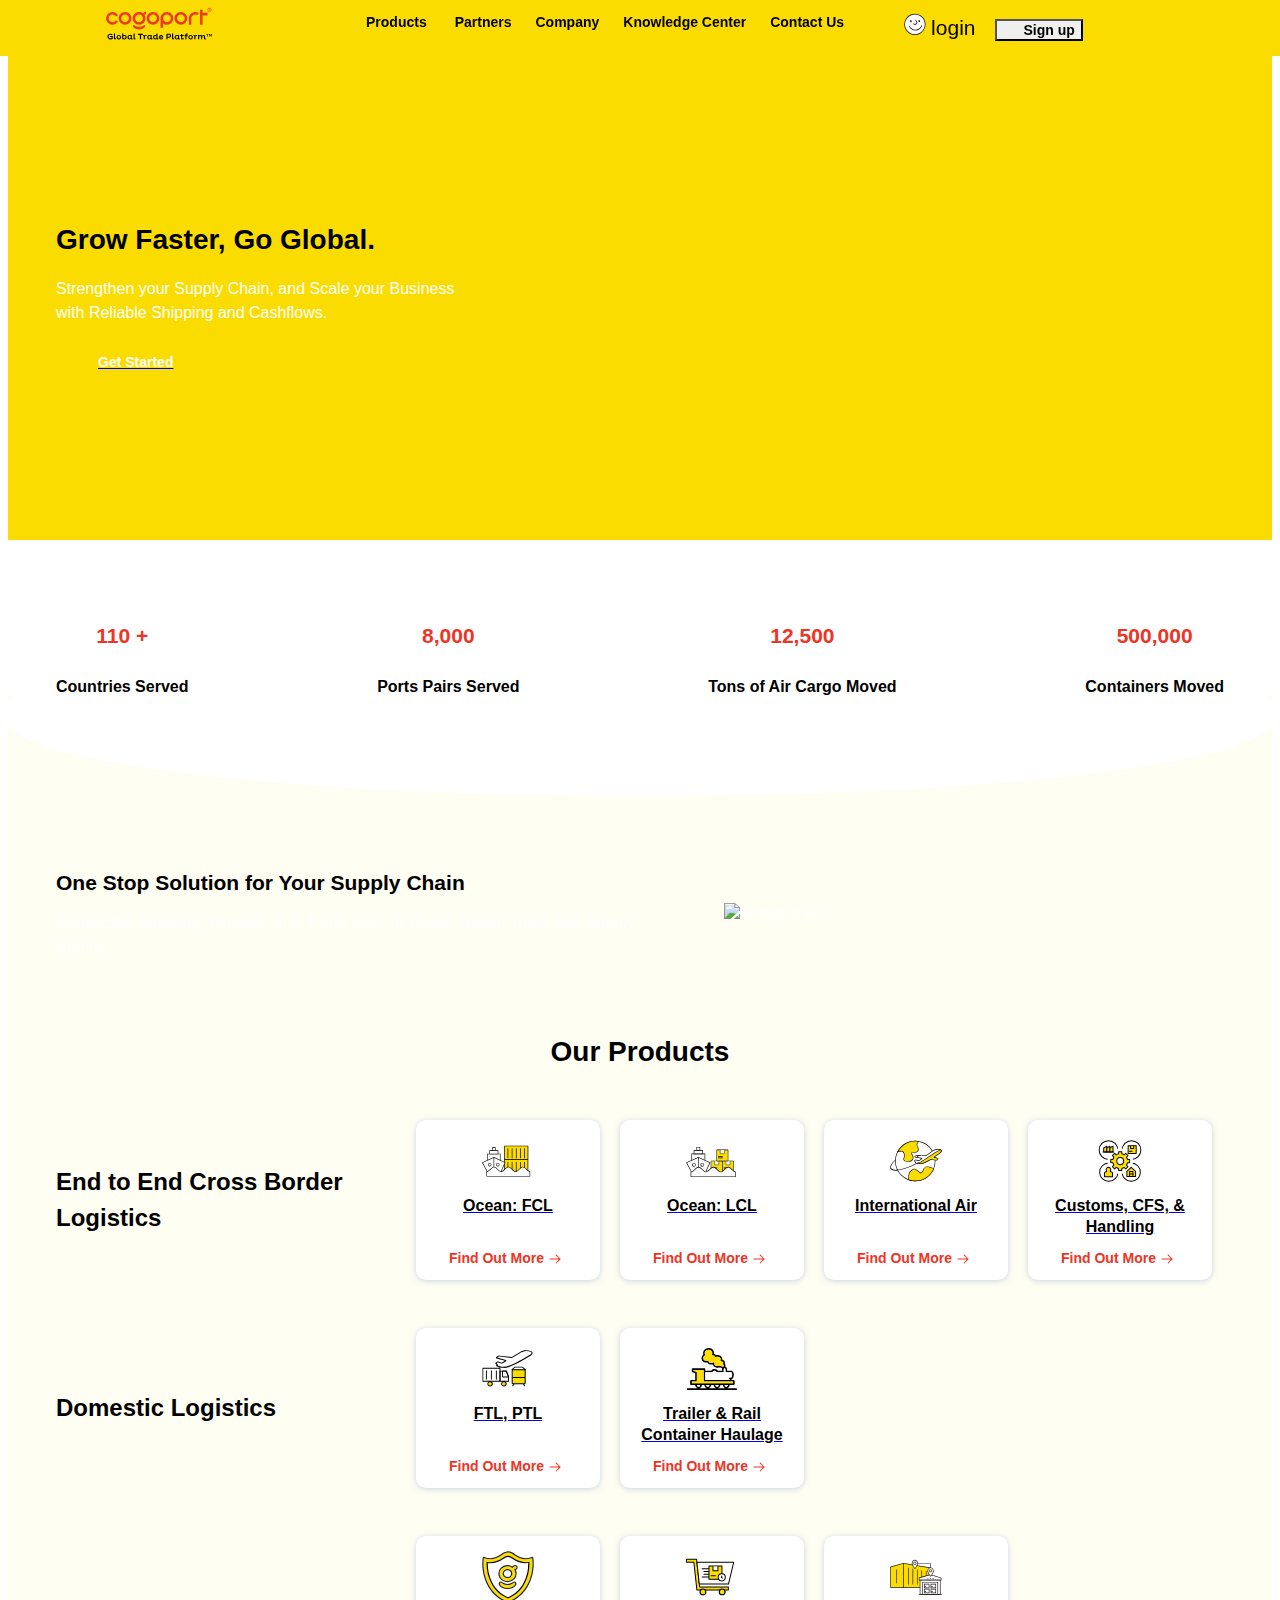
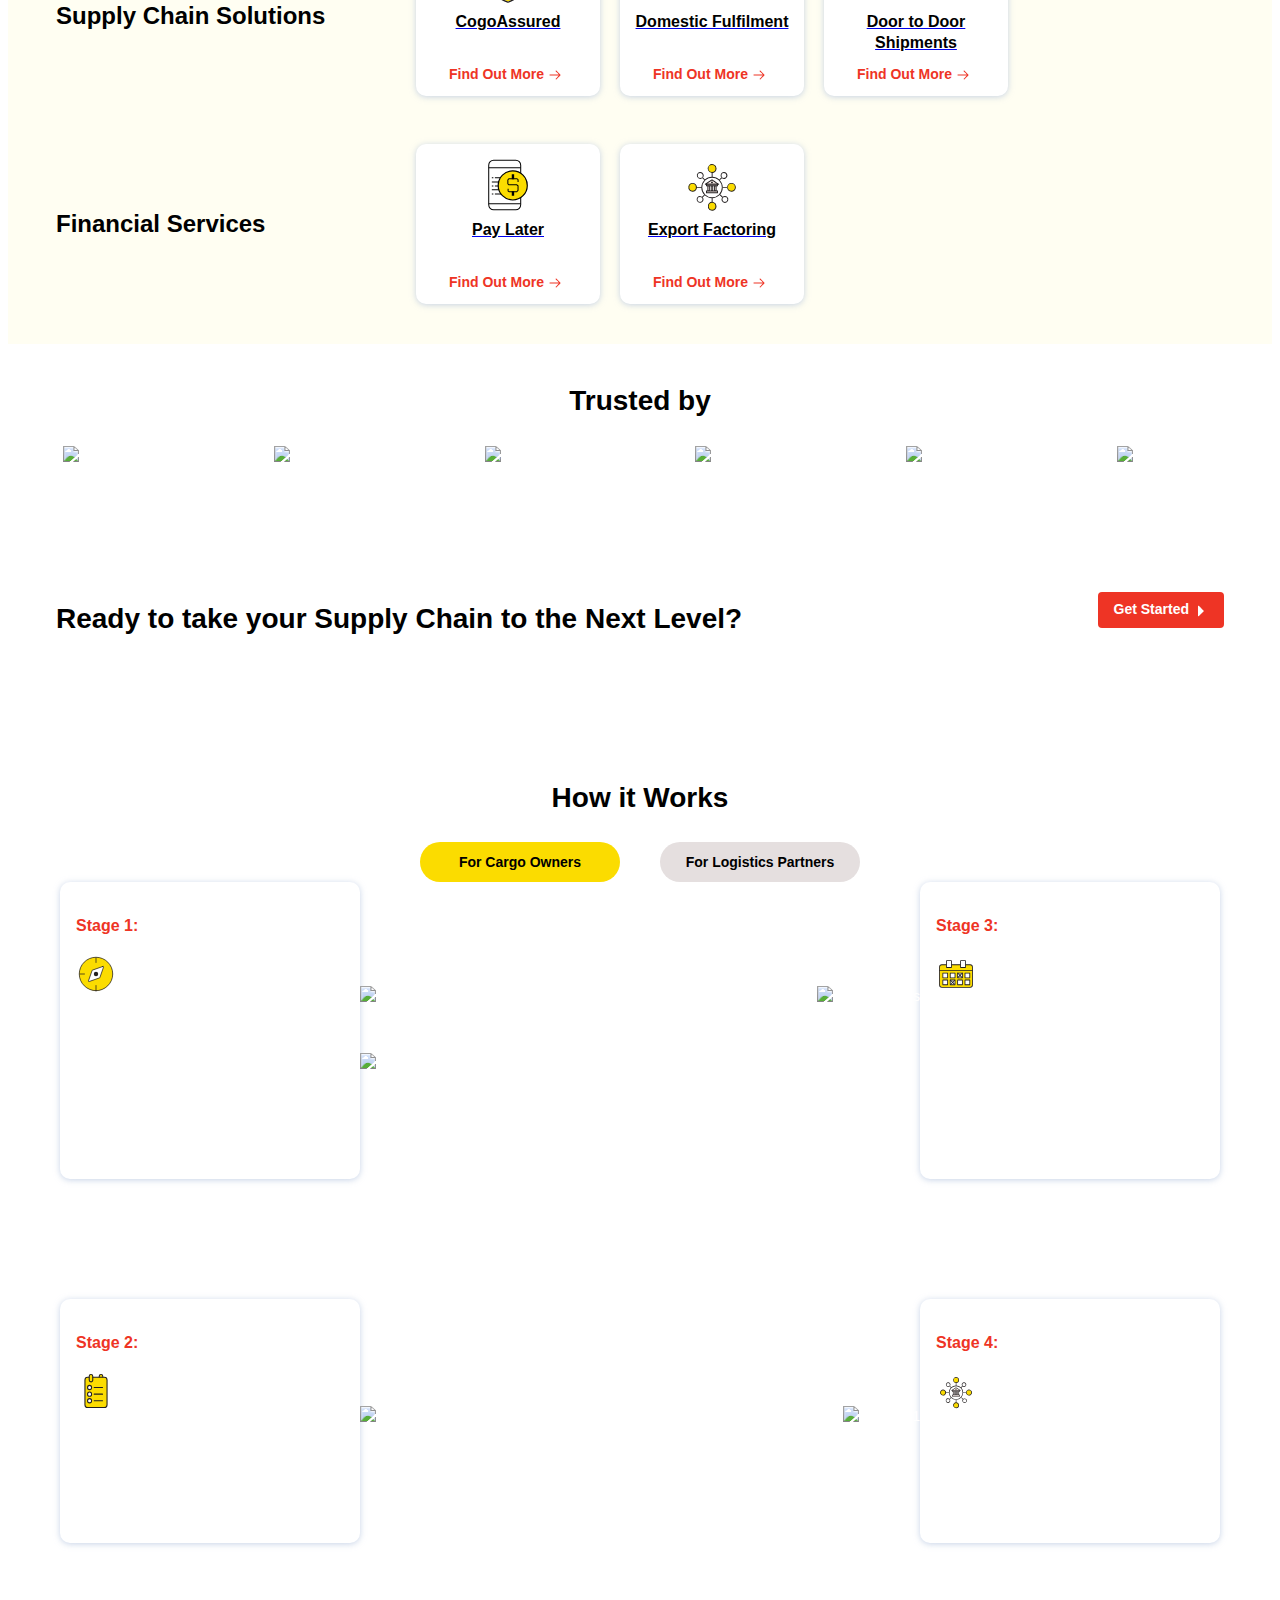
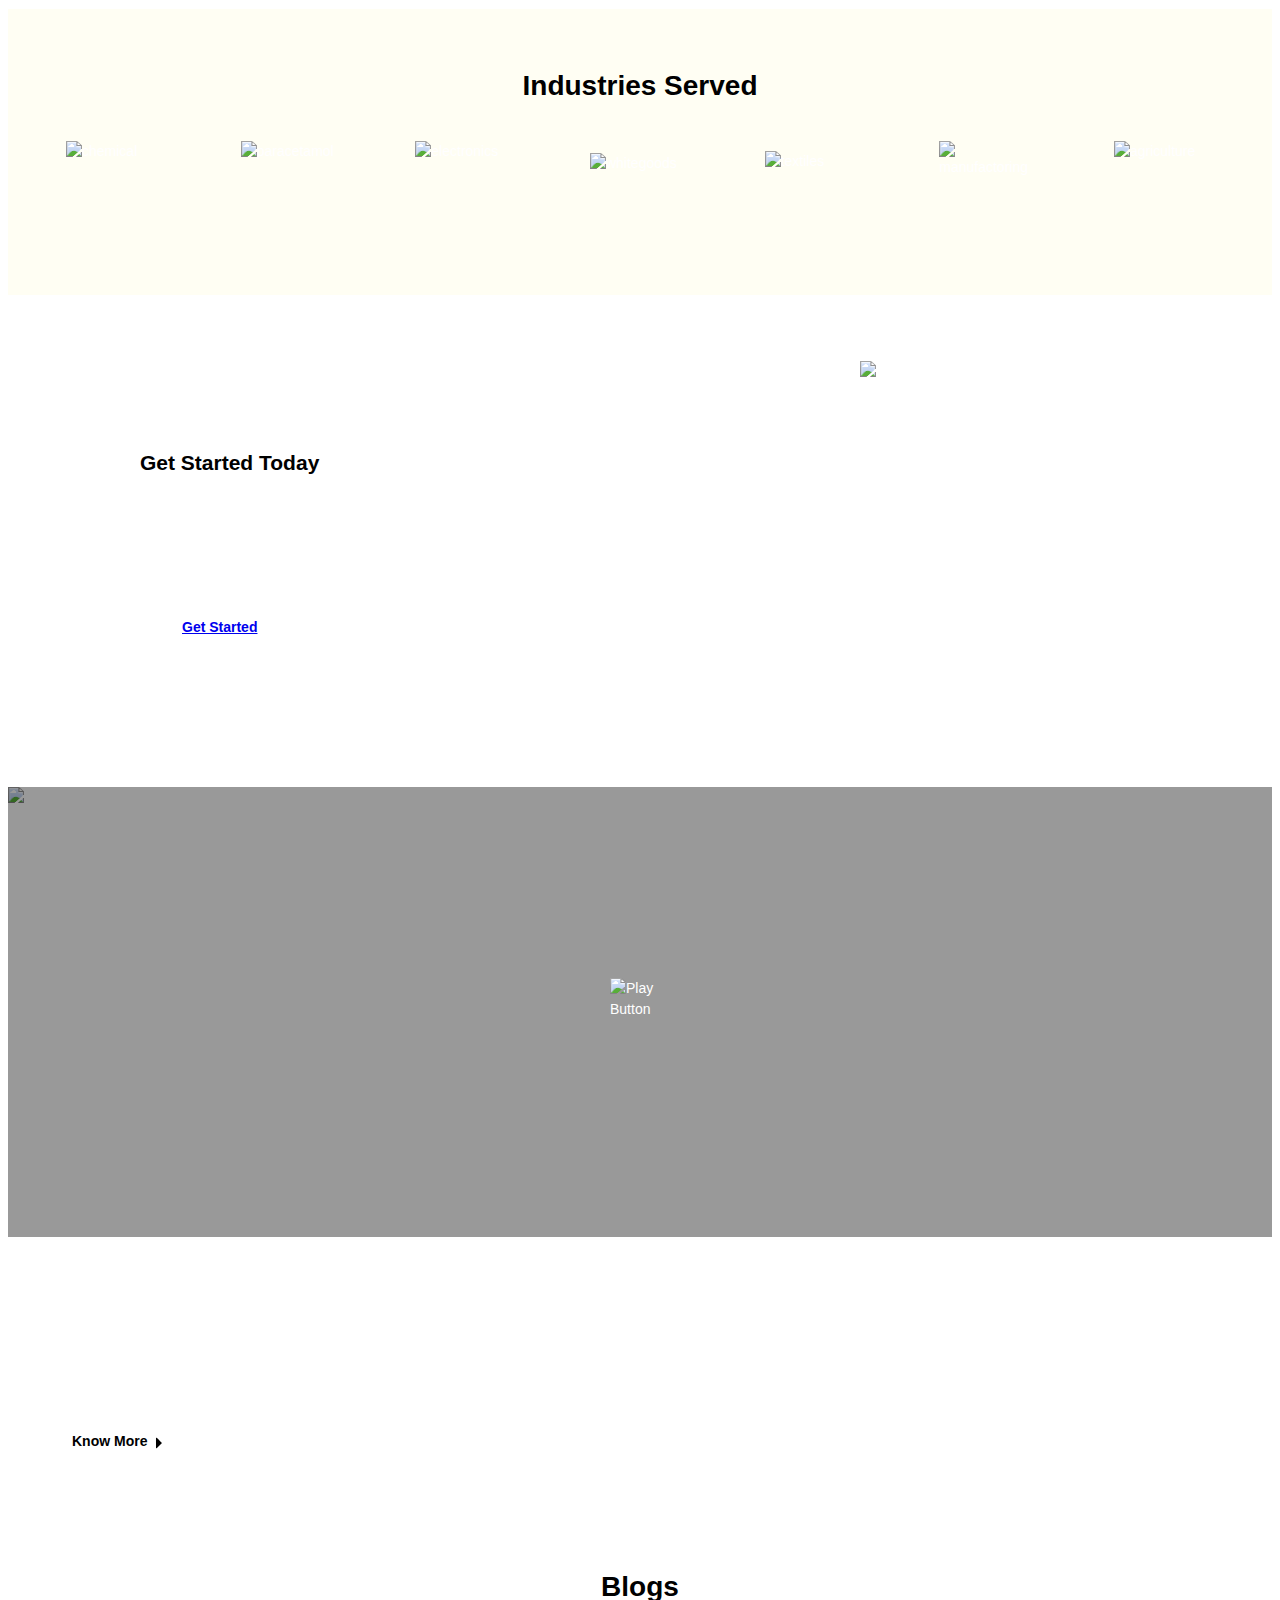
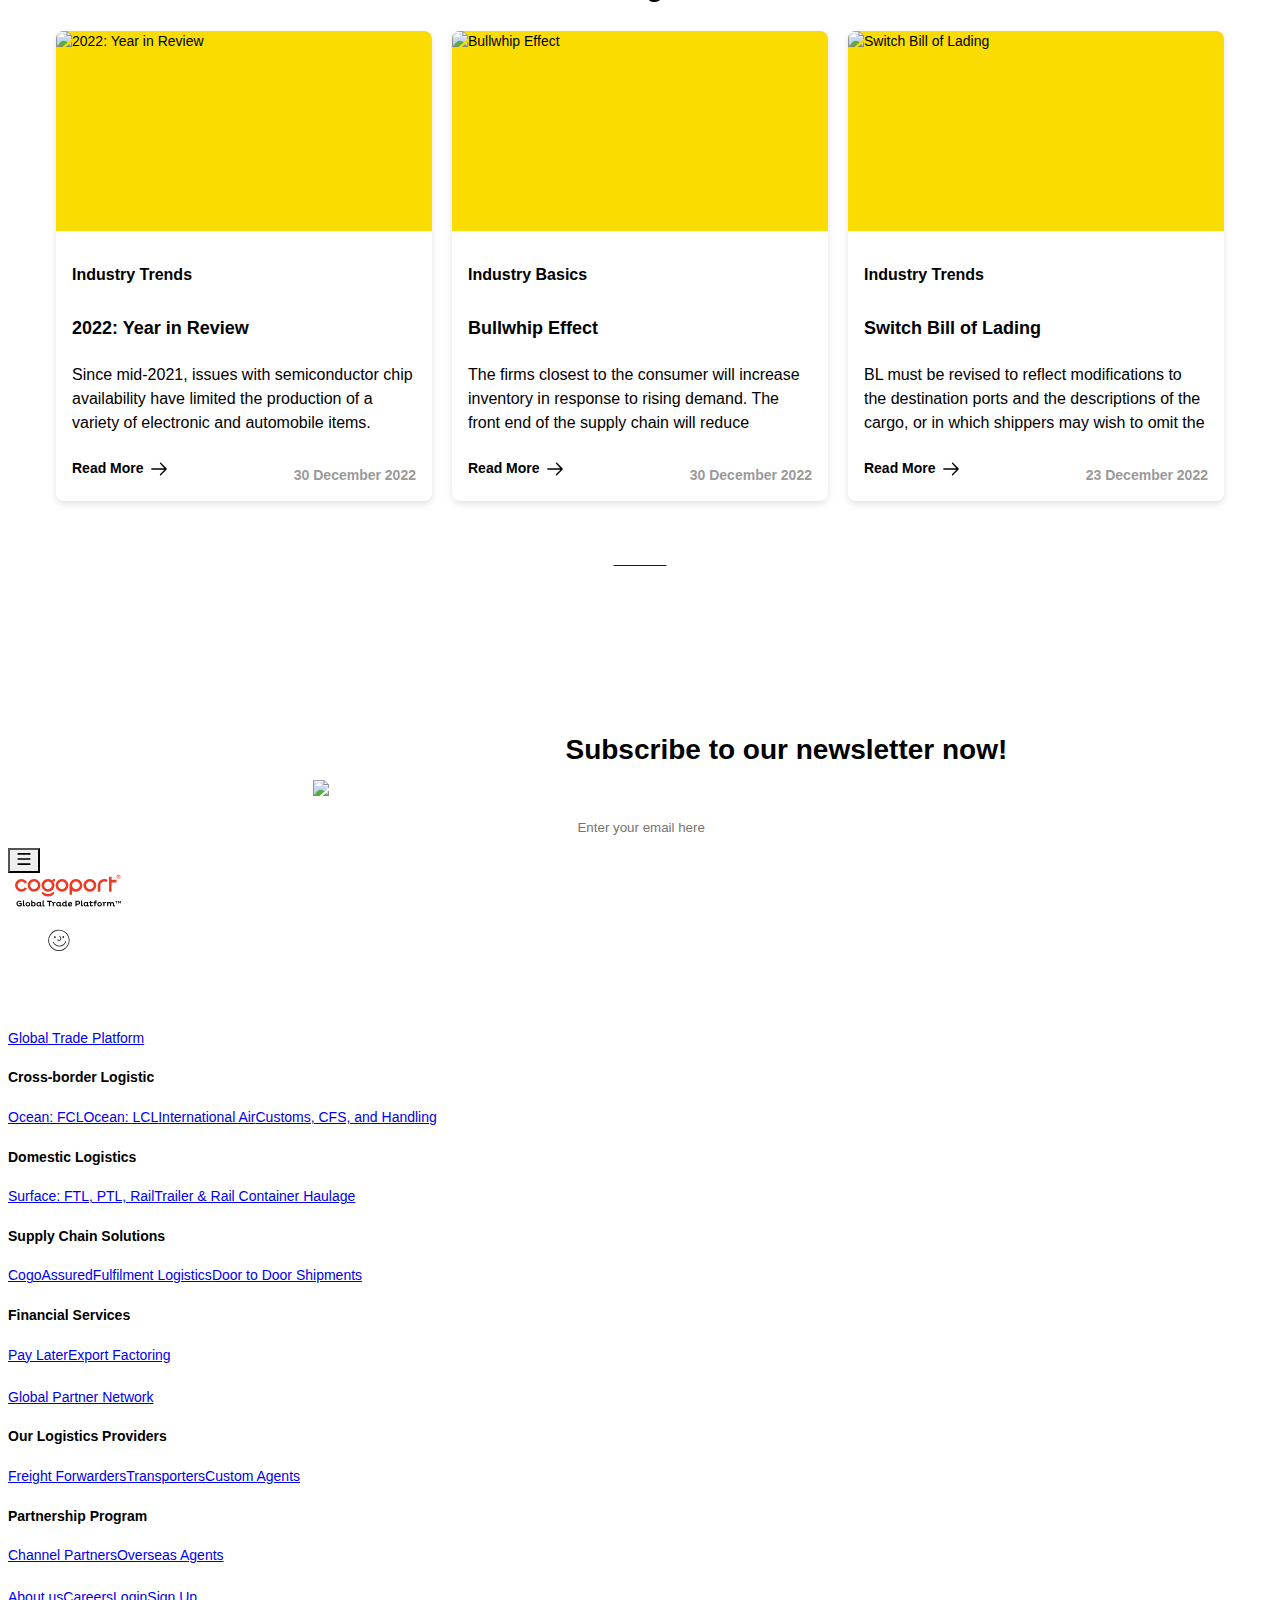
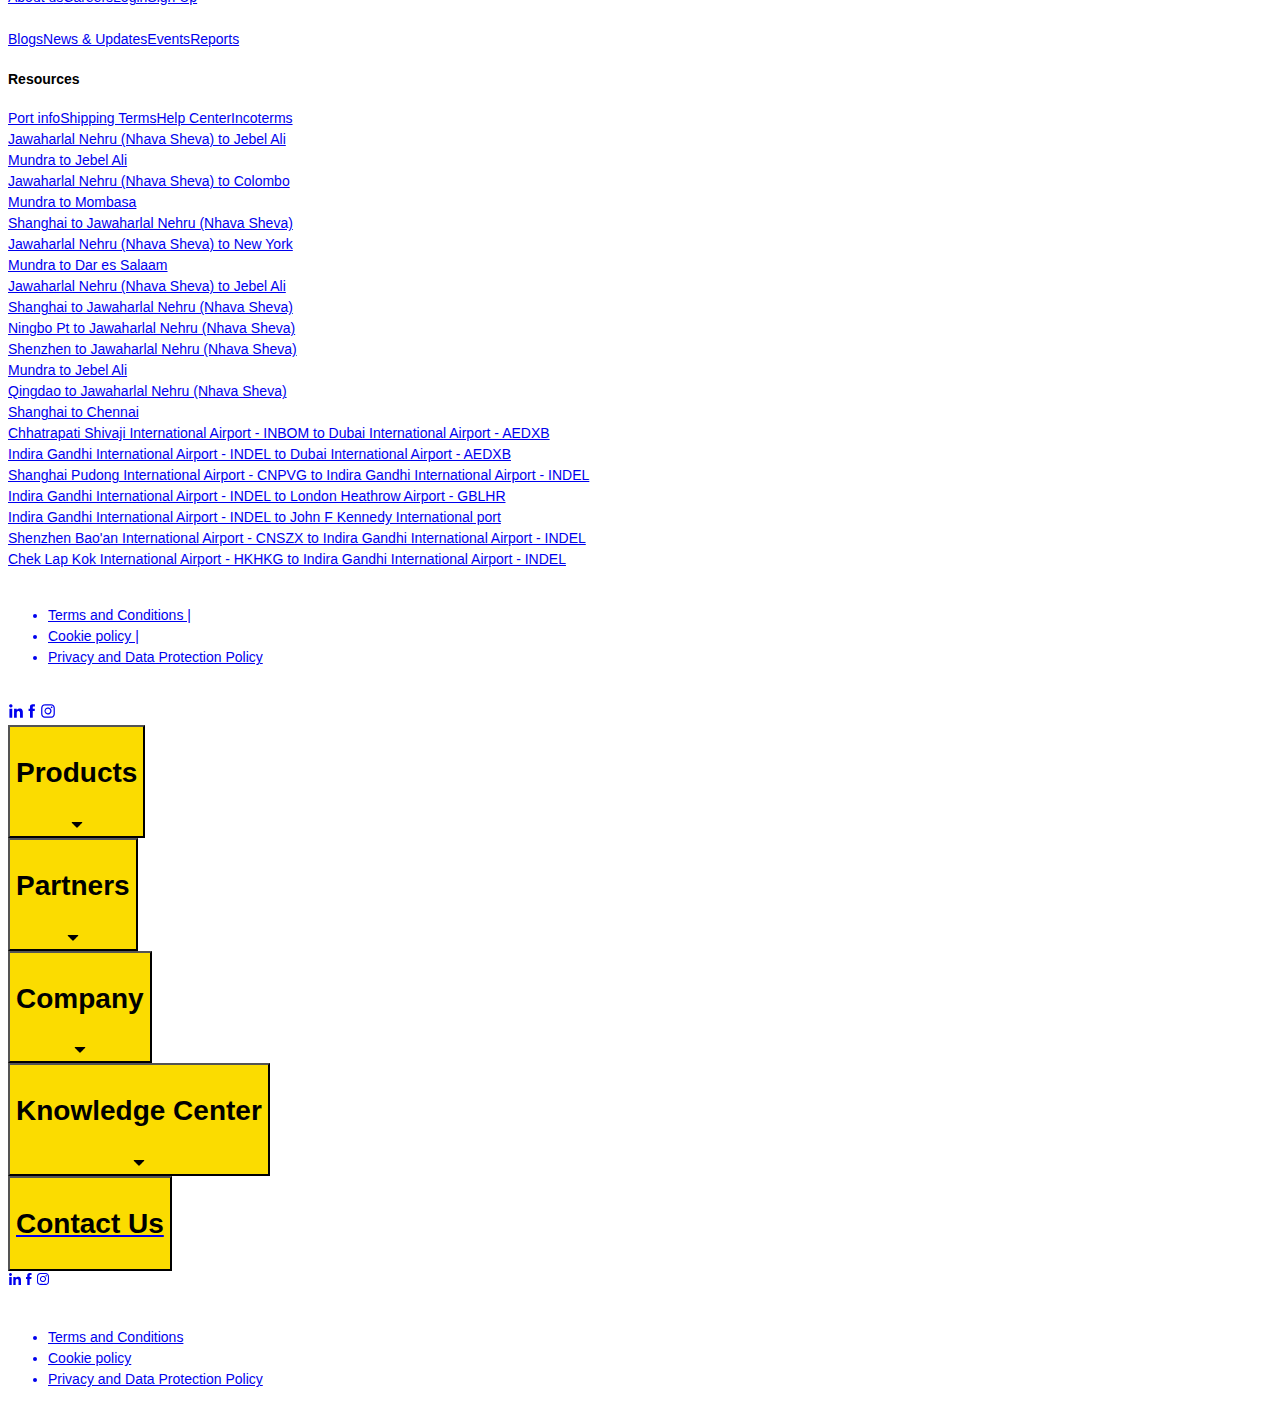
==== index.html @ db17647c "Add files via upload" ====
<!DOCTYPE html>
<html>
<head>
	<link rel="stylesheet" type="text/css" href="newstyle.css">
	<title>My Responsive Website</title>
</head>
<body>
    <header style="box-sizing: border-box;">
		<div tabindex="0" role="button" class="cogoportlogo"><a href="/en-IN"><svg width="120" height="36" viewBox="0 0 862 282" fill="none" xmlns="http://www.w3.org/2000/svg"><path d="M684.628 147.038h-19.812V96.475c0-27.65 22.482-50.133 50.133-50.133 10.078 0 19.726 2.93 27.995 8.528l-11.112 16.453a30.292 30.292 0 0 0-16.969-5.169c-16.711 0-30.321 13.61-30.321 30.321v50.563h.086ZM66.671 146.521c-27.65 0-50.132-22.482-50.132-50.132S39.02 46.256 66.67 46.256c18.261 0 35.059 9.906 43.845 25.928l-17.314 9.561c-5.34-9.647-15.505-15.677-26.53-15.677-16.712 0-30.322 13.61-30.322 30.32 0 16.712 13.61 30.322 30.321 30.322 10.767 0 20.501-5.513 26.014-14.816l17.055 10.164c-9.044 15.074-25.497 24.463-43.069 24.463ZM165.214 146.521c-27.651 0-50.133-22.482-50.133-50.132s22.482-50.133 50.133-50.133c27.65 0 50.132 22.483 50.132 50.133 0 27.65-22.482 50.132-50.132 50.132Zm0-80.453c-16.711 0-30.321 13.61-30.321 30.32 0 16.712 13.61 30.322 30.321 30.322 16.71 0 30.32-13.61 30.32-30.321 0-16.711-13.61-30.32-30.32-30.32ZM384.177 146.521c-27.65 0-50.132-22.482-50.132-50.132s22.482-50.133 50.132-50.133c27.651 0 50.133 22.483 50.133 50.133 0 27.65-22.482 50.132-50.133 50.132Zm0-80.453c-16.71 0-30.32 13.61-30.32 30.32 0 16.712 13.61 30.322 30.32 30.322 16.711 0 30.321-13.61 30.321-30.321 0-16.711-13.61-30.32-30.321-30.32ZM602.452 146.521c-27.65 0-50.132-22.482-50.132-50.132s22.482-50.133 50.132-50.133c27.651 0 50.133 22.483 50.133 50.133-.086 27.65-22.569 50.132-50.133 50.132Zm0-80.453c-16.711 0-30.321 13.61-30.321 30.32 0 16.712 13.61 30.322 30.321 30.322 16.711 0 30.321-13.61 30.321-30.321 0-16.711-13.61-30.32-30.321-30.32ZM493.142 46.256c-27.65 0-50.132 22.483-50.132 50.133v73.821h19.812v-33.939c8.441 6.46 18.95 10.25 30.32 10.25 27.651 0 50.133-22.482 50.133-50.132s-22.482-50.133-50.133-50.133Zm0 80.454c-16.71 0-30.32-13.61-30.32-30.321 0-16.711 13.61-30.32 30.32-30.32 16.711 0 30.321 13.609 30.321 30.32s-13.61 30.321-30.321 30.321ZM811.079 53.75h-38.676V29.287h-19.812v117.751h19.812V73.562h38.676V53.75ZM328.704 47.807c-4.22-4.221-10.853-2.326-14.557 1.378-1.981 1.981-3.962 5.944-5.685 9.992-9.562-8.614-22.31-13.61-36.178-13.007-27.651 1.292-49.099 24.894-47.807 52.63 1.292 27.651 24.894 49.1 52.63 47.808 27.651-1.293 49.099-24.894 47.807-52.631a49.988 49.988 0 0 0-8.441-25.583c4.393-1.809 8.7-3.876 10.853-6.03 3.618-3.704 5.599-10.336 1.378-14.557ZM276.16 126.71c-16.711.775-31.01-12.146-31.785-28.943-.775-16.71 12.145-31.01 28.942-31.785 16.711-.775 31.01 12.145 31.785 28.942.776 16.711-12.231 31.01-28.942 31.786ZM320.607 149.192c-1.981-2.412-5.082-1.12-7.149.517-2.757 2.153-5.513 4.22-8.442 6.029-5.857 3.618-12.318 6.461-19.209 7.667-6.546 1.119-15.677 1.119-22.223 0-6.891-1.206-13.352-3.963-19.209-7.667-2.929-1.809-5.685-3.876-8.442-6.029-2.067-1.637-5.168-2.843-7.149-.517-3.79 4.565-1.378 11.715 1.378 16.108 3.618 5.685 9.906 9.475 15.763 12.49.086.086.259.086.345.172 8.7 4.393 17.572 6.03 28.426 6.03 10.853 0 19.725-1.637 28.425-6.03.086-.086.259-.086.345-.172 5.857-3.015 12.145-6.805 15.763-12.49 2.843-4.393 5.168-11.543 1.378-16.108ZM821.158 20.07s4.823-.086 7.235 0c2.929.086 5.341 2.67 5.168 5.6-.086 2.239-1.292 3.962-3.531 4.91 1.033 2.411 3.187 7.32 3.187 7.32h-3.446l-2.842-6.89h-2.584v6.977h-3.101V20.07h-.086Zm3.101 7.839h4.134c1.206-.086 2.068-1.12 2.154-2.24 0-1.378-1.034-2.412-2.412-2.498h-3.79l-.086 4.738Z" fill="#EC3926"></path><path d="M842.089 29.2c0 8.529-6.891 15.42-15.419 15.42-8.527 0-15.418-6.891-15.418-15.42 0-8.527 6.891-15.418 15.418-15.418 8.528 0 15.419 6.805 15.419 15.419ZM826.67 16.97c-6.718 0-12.231 5.426-12.231 12.23 0 6.806 5.427 12.146 12.231 12.146 6.719 0 12.232-5.426 12.232-12.231s-5.513-12.146-12.232-12.146Z" fill="#EC3926"></path><path d="M69.083 235.244v20.587c-4.049 3.187-11.973 6.03-18.692 6.03-12.92 0-23.343-8.356-23.343-22.482 0-14.213 10.336-22.655 23.343-22.655 7.063 0 12.662 2.412 17.055 5.944l-4.22 6.891c-3.446-2.843-7.494-4.479-12.663-4.479-8.01 0-14.213 5.168-14.213 14.212 0 8.959 6.202 14.127 14.558 14.127 3.445 0 6.719-.861 9.13-2.326v-8.097H48.496v-7.838h20.587v.086ZM86.914 215.346v35.145c0 2.325.861 3.703 2.756 3.703 1.292 0 2.412-.43 3.618-1.033l.43 7.149c-1.55.603-4.479 1.465-7.58 1.465-4.996 0-8.269-2.412-8.269-9.131v-37.298h9.045ZM116.201 226.544c10.595 0 18.175 7.58 18.175 17.831 0 10.164-7.58 17.658-18.175 17.658-10.423 0-18.09-7.58-18.09-17.658 0-10.251 7.581-17.831 18.09-17.831Zm0 27.22c5.685 0 9.475-4.135 9.475-9.389 0-5.427-3.79-9.648-9.475-9.648-5.513 0-9.389 4.221-9.389 9.648 0 5.34 3.79 9.389 9.389 9.389ZM161.768 261.775c-4.565 0-7.839-1.379-10.164-3.704v3.015h-9.045v-45.74h9.045v14.902c2.325-2.067 5.771-3.446 10.164-3.446 9.475 0 15.849 7.236 15.849 17.4 0 10.251-6.374 17.573-15.849 17.573Zm-2.584-27.048c-3.015 0-5.858 1.378-7.58 3.187v12.921c1.55 1.551 4.479 3.101 7.58 3.101 5.513 0 9.13-3.876 9.13-9.647.087-5.772-3.531-9.562-9.13-9.562ZM218.705 250.749c0 1.895.517 3.445 2.326 3.445 1.292 0 2.326-.43 3.446-1.033l.344 7.149c-1.636.776-4.479 1.465-7.322 1.465-3.79 0-6.201-1.551-7.149-4.91a14.088 14.088 0 0 1-10.681 4.824c-9.389 0-15.763-7.236-15.763-17.314 0-10.251 6.374-17.573 15.763-17.573 4.393 0 7.838 1.206 10.078 3.446v-2.843h9.045v23.344h-.087Zm-8.958-13.007c-1.55-1.637-4.479-3.015-7.58-3.015-5.599 0-9.131 3.876-9.131 9.648 0 5.685 3.618 9.561 9.131 9.561 2.929 0 5.771-1.378 7.58-3.015v-13.179ZM240.671 215.346v35.145c0 2.325.861 3.703 2.756 3.703 1.292 0 2.412-.43 3.618-1.033l.431 7.149c-1.551.603-4.48 1.465-7.58 1.465-4.997 0-8.27-2.412-8.27-9.131v-37.298h9.045ZM290.373 226.372v34.8h-9.045v-34.8h-14.471v-9.045h37.384v9.045h-13.868ZM311.477 237.914c0-1.981-.431-3.445-2.326-3.445-1.378 0-2.929.603-3.446.947l-.344-7.063c.43-.431 3.79-1.464 7.321-1.464 3.877 0 6.375 1.55 7.322 5.082 1.637-3.187 4.049-5.082 8.442-5.082 3.187 0 5.599 1.119 6.029 1.895l-1.292 8.097c-.516-.689-3.101-1.723-6.202-1.723-4.306 0-6.029 3.704-6.546 7.666v18.348h-9.045v-23.258h.087ZM373.496 250.749c0 1.895.517 3.445 2.326 3.445 1.292 0 2.326-.43 3.445-1.033l.345 7.149c-1.637.776-4.479 1.465-7.322 1.465-3.79 0-6.202-1.551-7.149-4.91a14.088 14.088 0 0 1-10.681 4.824c-9.389 0-15.764-7.236-15.764-17.314 0-10.251 6.375-17.573 15.764-17.573 4.393 0 7.838 1.206 10.078 3.446v-2.843h9.044v23.344h-.086Zm-9.044-13.007c-1.551-1.637-4.48-3.015-7.58-3.015-5.599 0-9.131 3.876-9.131 9.648 0 5.685 3.618 9.561 9.131 9.561 2.928 0 5.771-1.378 7.58-3.015v-13.179ZM419.408 215.346v35.403c0 1.981.431 3.445 2.326 3.445 1.033 0 2.153-.43 3.359-1.033l.431 7.149c-1.637.776-4.566 1.465-7.408 1.465-3.532 0-6.03-1.292-7.063-4.307-2.154 2.67-5.772 4.307-10.768 4.307-9.389 0-15.763-7.322-15.763-17.573 0-10.164 6.46-17.4 15.763-17.4 4.307 0 7.753 1.379 10.165 3.446v-14.902h8.958Zm-16.539 38.59c3.015 0 6.03-1.464 7.581-3.015v-13.093c-1.723-1.723-4.566-3.101-7.581-3.101-5.512 0-9.216 3.79-9.216 9.562 0 5.771 3.617 9.647 9.216 9.647ZM462.908 257.468c-3.446 2.842-8.442 4.565-14.213 4.565-12.662 0-18.347-7.752-18.347-17.658 0-10.078 6.977-17.831 17.83-17.831 10.251 0 15.074 6.288 15.074 14.041 0 2.067-.344 5.254-.689 6.546H439.65c.862 4.738 3.877 7.322 9.39 7.322 4.22 0 8.183-1.723 10.508-3.446l3.36 6.461Zm-8.269-18.434c0-2.67-2.068-4.996-6.633-4.996-4.824 0-7.408 2.929-8.097 6.202h14.643c.087-.345.087-.861.087-1.206ZM489.008 217.327h20.931c8.614 0 15.936 4.996 15.936 16.022 0 9.906-7.322 15.763-15.936 15.763h-11.887v12.146h-9.044v-43.931Zm9.044 7.839v16.022h10.509c4.479 0 8.011-3.015 8.011-7.925 0-5.255-3.532-8.097-8.011-8.097h-10.509ZM541.983 215.346v35.145c0 2.325.861 3.703 2.756 3.703 1.293 0 2.412-.43 3.618-1.033l.431 7.149c-1.551.603-4.479 1.465-7.58 1.465-4.996 0-8.27-2.412-8.27-9.131v-37.298h9.045ZM588.239 250.749c0 1.895.517 3.445 2.326 3.445 1.292 0 2.326-.43 3.446-1.033l.344 7.149c-1.637.776-4.479 1.465-7.322 1.465-3.79 0-6.202-1.551-7.149-4.91a14.088 14.088 0 0 1-10.681 4.824c-9.389 0-15.764-7.236-15.764-17.314 0-10.251 6.375-17.573 15.764-17.573 4.393 0 7.838 1.206 10.078 3.446v-2.843h9.044v23.344h-.086Zm-8.958-13.007c-1.551-1.637-4.479-3.015-7.58-3.015-5.599 0-9.131 3.876-9.131 9.648 0 5.685 3.618 9.561 9.131 9.561 2.928 0 5.771-1.378 7.58-3.015v-13.179ZM612.617 218.878v8.614h12.317v7.063h-12.317v13.696c0 4.048 1.636 5.771 4.565 5.771 2.412 0 5.168-1.206 6.805-2.412l2.842 6.978c-3.187 1.981-7.494 3.359-12.49 3.359-6.632 0-10.767-4.049-10.767-11.801v-15.505h-6.03v-7.236h6.03l1.12-8.613h7.925v.086ZM630.792 229.042h6.202v-2.326c0-6.546 3.445-11.973 11.628-11.973 3.532 0 6.891 1.034 8.7 1.895l-1.981 7.839c-1.378-.862-3.532-1.809-5.685-1.809-2.584 0-3.618 1.55-3.618 4.134v2.24h10.164v7.063h-10.164v25.067h-9.044v-25.067h-6.202v-7.063ZM678.685 226.544c10.595 0 18.175 7.58 18.175 17.831 0 10.164-7.58 17.658-18.175 17.658-10.423 0-18.089-7.58-18.089-17.658 0-10.251 7.666-17.831 18.089-17.831Zm0 27.22c5.685 0 9.475-4.135 9.475-9.389 0-5.427-3.79-9.648-9.475-9.648-5.513 0-9.39 4.221-9.39 9.648 0 5.34 3.791 9.389 9.39 9.389ZM707.713 237.914c0-1.981-.43-3.445-2.325-3.445-1.379 0-2.929.603-3.446.947l-.345-7.063c.431-.431 3.791-1.464 7.322-1.464 3.876 0 6.374 1.55 7.322 5.082 1.637-3.187 4.048-5.082 8.441-5.082 3.188 0 5.599 1.119 6.03 1.895l-1.292 8.097c-.517-.689-3.101-1.723-6.202-1.723-4.307 0-6.03 3.704-6.546 7.666v18.348h-9.045v-23.258h.086ZM746.217 227.405v3.704c2.412-2.67 5.944-4.393 10.595-4.393 5.685 0 9.131 1.809 10.854 6.03 2.239-3.446 6.288-5.944 11.887-5.944 8.7 0 12.317 6.547 12.317 14.902v9.045c0 1.895.431 3.445 2.24 3.445 1.034 0 2.24-.43 3.446-1.033l.43 7.149c-1.636.776-4.651 1.465-7.408 1.465-4.996 0-7.752-2.584-7.752-8.873v-9.647c0-4.996-2.24-8.097-6.719-8.097-3.704 0-6.03 2.498-7.063 5.168v20.846h-9.045v-18.003c0-4.91-2.153-8.011-6.632-8.011-3.79 0-6.202 2.584-7.236 5.254v20.674h-9.045v-33.681h9.131ZM812.371 223.271v14.816h-4.909v-14.816h-6.03v-4.91h16.883v4.91h-5.944Zm28.34 2.842-5.944 7.236h-.861l-5.943-7.236v12.06h-4.91v-19.726h4.134l7.15 8.442 7.149-8.442h4.135v19.726h-4.91v-12.06Z" fill="#000"></path></svg></a></div>
		<nav class="toppagenav">
			<ul>
				<li aria-expanded="false">
						<div role="button" tabindex="0" class="navrefs"><a><b>Products<a></b></div>
				</li>
				<li aria-expanded="false">
					<div role="button" tabindex="0" class="navrefs"><a><b>Partners</b></a></div>
				</li>
				<li aria-expanded="false">
					<div role="button" tabindex="0" class="navrefs"><a><b>Company</b></a></div>
				</li>
				<li aria-expanded="false">
					<div role="button" tabindex="0" class="navrefs"><a><b>Knowledge Center</b></a></div>
				</li>
				<li aria-expanded="false">
					<div role="button" tabindex="0" class="navrefs"><a><b>Contact Us</b></a></div>
				</li>
			</ul>
		<ul class="loginsignup">
			<li class="styles_register_login__F_Jck"><svg width="22" height="22" viewBox="0 0 27 27" fill="none" xmlns="http://www.w3.org/2000/svg" style="margin-right: 5px;"><path d="M13.368 26.485c6.946 0 12.577-5.63 12.577-12.576 0-6.946-5.631-12.576-12.577-12.576C6.423 1.333.792 6.963.792 13.909c0 6.946 5.631 12.576 12.576 12.576Z" fill="#fff"></path><path d="M13.368.843a13.007 13.007 0 0 1 7.306 2.232 13.1 13.1 0 0 1 4.73 5.748 13.048 13.048 0 0 1-1.2 12.391 13.1 13.1 0 0 1-5.75 4.729 13.048 13.048 0 0 1-12.39-1.2 13.1 13.1 0 0 1-4.734-5.748A13.049 13.049 0 0 1 2.535 6.603 13.1 13.1 0 0 1 8.283 1.87 12.984 12.984 0 0 1 13.368.843Zm0 25.152a12.027 12.027 0 0 0 6.757-2.064 12.122 12.122 0 0 0 4.378-5.318 12.069 12.069 0 0 0-1.112-11.462 12.122 12.122 0 0 0-5.318-4.38A12.07 12.07 0 0 0 6.611 3.886a12.123 12.123 0 0 0-4.38 5.318 12.07 12.07 0 0 0 1.115 11.462 12.122 12.122 0 0 0 5.318 4.377 12.01 12.01 0 0 0 4.704.952Z" fill="#231F20"></path><path d="M21.738 15.464c-2.374 7.394-12.709 6.916-15.1.964l15.1-.964Z" fill="#fff"></path><path d="M14.02 21.442a9.571 9.571 0 0 1-2.182-.25 9 9 0 0 1-2.34-.901 7.364 7.364 0 0 1-3.315-3.681.49.49 0 1 1 .908-.365 6.4 6.4 0 0 0 2.883 3.192 8.005 8.005 0 0 0 2.086.8 8.6 8.6 0 0 0 2.267.22 7.826 7.826 0 0 0 4.172-1.333 6.963 6.963 0 0 0 1.638-1.577 7.627 7.627 0 0 0 1.134-2.233.488.488 0 1 1 .932.3 8.608 8.608 0 0 1-1.28 2.519 7.918 7.918 0 0 1-1.869 1.8 8.8 8.8 0 0 1-4.69 1.5c-.116.006-.23.009-.345.009ZM18.71 11.148c-.5 0-.889-.57-.889-1.3 0-.73.391-1.3.89-1.3.497 0 .888.57.888 1.3 0 .73-.39 1.3-.889 1.3Z" fill="#231F20"></path><path d="M18.71 10.87c.338 0 .612-.457.612-1.02s-.274-1.02-.612-1.02c-.338 0-.612.457-.612 1.02s.274 1.02.612 1.02ZM8.416 11.35c.491 0 .89-.58.89-1.297 0-.716-.399-1.297-.89-1.297-.49 0-.889.58-.889 1.297 0 .716.398 1.297.89 1.297Z" fill="#231F20"></path><path d="M7.805 10.053c0 .563.274 1.02.612 1.02.338 0 .612-.457.612-1.02s-.274-1.02-.612-1.02c-.338 0-.612.456-.612 1.02Z" fill="#231F20"></path><path d="M14.375 8.83c1.32 1.793 1.888 3.245.9 4.476-.988 1.231-3.655.036-3.655.036" fill="#fff"></path><path d="M13.851 14.354a4.813 4.813 0 0 1-.867-.085 7.61 7.61 0 0 1-1.568-.478.489.489 0 1 1 .4-.893c.438.185.894.322 1.36.411 1.058.19 1.516-.063 1.714-.308a1.719 1.719 0 0 0 .324-1.6 6.89 6.89 0 0 0-1.234-2.276.489.489 0 0 1 .788-.58 7.766 7.766 0 0 1 1.4 2.622c.11.415.127.849.051 1.27-.088.434-.281.84-.563 1.181-.326.39-.789.64-1.294.7-.169.025-.34.037-.51.036Z" fill="#231F20"></path></svg>login</li>
			<li class="su">
				<button class="Signup" type="button"><li class="si">Sign up</li></button>
			</li>
		</ul>
		</nav>
		</div>
	</header>
    <div id="__next">
        <div class="styles_container__TOMue">
            <div class="styles_inner_container__KPZSx">
                <main class="styles_children_container__vTOwd">
                    <div class="styles_header__raNgO">
                        <div class="styles_container__sICWi styles_container__YcS5m ui_fixed_container styles-module_container__EvXjS">
                            <div class="styles_content_container__Lq4ZE">
                                <h1>
                                    Grow Faster, Go Global.
                                </h1>
                                <p class="styles_paragraph__26egz">
                                    Strengthen your Supply Chain, and Scale your Business<br> with Reliable Shipping and Cashflows.
                                </p>
                                <a href="https://app.cogoport.com/signup">
                                    <button class="styles_button__qcu28 styles-module_container__nBRuU ui_button_container ui_ps_size_md ui_ps_themeType_primary" type="button">
                                        <span>Get Started</span>
                                    </button>
                                </a>
                            </div>
                            <img class="styles_image_container__0YN9V" src="https://cdn.cogoport.io/cms-prod/vault/original/home-banner-image1.webp" alt="" height="500">
                        </div>
                    </div>
                    <div class="styles_container__YcS5m ui_fixed_container styles-module_container__EvXjS">
                        <div class="styles_industries_container__Urxj1">
                            <div class="styles_item__Oiynq">
                                <h2 class="styles_count___mlOz">
                                <span>
                                    110
                                </span>
                                +
                                </h2>
                                <h4>
                                    Countries Served
                                </h4>
                            </div>
                            <div class="styles_item__Oiynq">
                                <h2 class="styles_count___mlOz">
                                    <span>
                                        8,000
                                    </span>
                                </h2>
                                <h4>
                                    Ports Pairs Served
                                </h4>
                            </div>
                            <div class="styles_item__Oiynq">
                                <h2 class="styles_count___mlOz">
                                    <span>
                                        12,500
                                    </span>
                                </h2>
                                <h4>
                                    Tons of Air Cargo Moved
                                </h4>
                            </div>
                            <div class="styles_item__Oiynq">
                                <h2 class="styles_count___mlOz">
                                    <span>
                                        500,000
                                    </span>
                                </h2>
                                <h4>
                                    Containers Moved
                                </h4>
                            </div>
                        </div>
                    </div>
                    <div class="styles_curveout__92do9">
                        <div class="styles_curve__Mp5Ha">

                        </div>
                    </div>
                    <div class="styles_main_container__ZSwzL">
                        <div style="margin-top: 40px;">
                            <div class="styles_product_container__SIrq4 styles_container__YcS5m ui_fixed_container styles-module_container__EvXjS">
                                <div class="styles_about_container__PGBzG">
                                    <h2>One Stop Solution for Your Supply Chain</h2>
                                    <p>
                                        Connected Shipping, Finance, and Trade-tech, to Power Global Trade and Supply Chains.

                                    </p>
                                </div>
                                <div class="styles_image_container___PdMF">
                                    <img src="https://cdn.cogoport.io/cms-prod/vault/original/map-supply-chain.png" alt="product check" class="styles_product_image__H5xch">
                                </div>
                            </div>
                        </div>
                        <div class="styles_container__YcS5m ui_fixed_container styles-module_container__EvXjS">
                            <h3 class="styles_heading_container__dfpW6">
                                Our Products
                            </h3>
                            <div class="styles_container_items__st9tE">
                                <div class="styles_card_container__1gBLK">
                                    <div class="styles_card_element__itU40">
                                        <h4 class="styles_card_heading__uay5G">
                                            End to End Cross Border Logistics
                                        </h4>
                                        <div class="styles_card_icon__Jt_3H">
                                            <a href="/en-IN/product/logistics/cross-border/ocean-fcl">
                                                <div class="styles_card__hpklv">
                                                    <svg xmlns="http://www.w3.org/2000/svg" fill="none" viewBox="0 0 15 14" width="60" height="60" role="img">
                                                        <path fill="#FBDC00" d="M12.485 6.675H6.618v3.394h5.867V6.675Z">

                                                        </path>
                                                        <path fill="#000" d="M12.485 10.153H6.618a.085.085 0 0 1-.084-.084V6.675a.085.085 0 0 1 .084-.085h5.867a.085.085 0 0 1 .084.085v3.394a.084.084 0 0 1-.084.084Zm-5.782-.169H12.4V6.76H6.703v3.225Z">

                                                        </path>
                                                        <path fill="#000" d="M11.62 9.735a.084.084 0 0 1-.085-.085V7.283a.084.084 0 1 1 .169 0V9.65a.085.085 0 0 1-.085.085Zm-1.035 0a.084.084 0 0 1-.084-.085V7.283a.084.084 0 1 1 .169 0V9.65a.085.085 0 0 1-.085.085Zm-1.034 0a.084.084 0 0 1-.084-.085V7.283a.085.085 0 0 1 .169 0V9.65a.084.084 0 0 1-.085.085Zm-1.034 0a.085.085 0 0 1-.084-.085V7.283a.085.085 0 0 1 .169 0V9.65a.085.085 0 0 1-.085.085Zm-1.034 0a.085.085 0 0 1-.085-.085V7.283a.085.085 0 1 1 .17 0V9.65a.085.085 0 0 1-.085.085Z">


                                                        </path>
                                                        <path fill="#FBDC00" d="M12.495 3.252H6.618v3.4h5.877v-3.4Z">

                                                        </path>
                                                        <path fill="#000" d="M12.495 6.737H6.618a.085.085 0 0 1-.084-.085v-3.4a.085.085 0 0 1 .084-.084h5.877a.085.085 0 0 1 .084.085v3.4a.085.085 0 0 1-.084.084Zm-5.792-.17h5.707v-3.23H6.703v3.23Z">

                                                        </path>
                                                        <path fill="#000" d="M11.628 6.317a.084.084 0 0 1-.084-.084V3.862a.085.085 0 1 1 .169 0v2.37a.085.085 0 0 1-.085.085Zm-1.036 0a.085.085 0 0 1-.084-.084V3.862a.085.085 0 1 1 .17 0v2.37a.085.085 0 0 1-.086.085Zm-1.035 0a.085.085 0 0 1-.085-.084V3.862a.085.085 0 1 1 .17 0v2.37a.085.085 0 0 1-.085.085Zm-1.037 0a.085.085 0 0 1-.084-.084V3.862a.085.085 0 0 1 .17 0v2.37a.085.085 0 0 1-.085.085Zm-1.035 0a.085.085 0 0 1-.085-.084V3.862a.085.085 0 1 1 .17 0v2.37a.085.085 0 0 1-.085.085Z">

                                                        </path>
                                                        <path fill="#fff" d="M5.555 6.83V5.263H2.358V6.83">

                                                        </path>
                                                        <path fill="#000" d="M5.63 6.83h-.15V5.338H2.432v1.494h-.15V5.186H5.63v1.645Z">

                                                        </path>
                                                        <path fill="#fff" d="m1.108 7.402 2.89-1.296 2.755 1.296L5.42 10.44H2.73L1.108 7.402Z">

                                                        </path>
                                                        <path fill="#000" d="M5.47 10.516H2.684l-1.682-3.15 2.995-1.343 2.854 1.342-1.383 3.15Zm-2.694-.151H5.37l1.284-2.926-2.658-1.25-2.785 1.249 1.564 2.927Z">

                                                        </path>
                                                        <path fill="#fff" d="M4.997 4.417H2.92v.845h2.078v-.845Z"></path><path fill="#000" d="M5.073 5.337H2.845v-.995h2.229v.995Zm-2.078-.15h1.927v-.694H2.995v.693Z">

                                                        </path>
                                                        <path fill="#fff" d="M4.334 3.662h-.756v.755h.756v-.755Z">

                                                        </path>
                                                        <path fill="#000" d="M4.41 4.493h-.906v-.907h.906v.907Zm-.756-.15h.605v-.606h-.605v.605Zm.396 1.801H3.9v4.24h.15v-4.24Z">

                                                        </path>
                                                        <path fill="#fff" d="M4.942 8.294a.37.37 0 1 0 0-.74.37.37 0 0 0 0 .74Z">

                                                        </path>
                                                        <path fill="#000" d="M4.942 8.369a.445.445 0 1 1 0-.89.445.445 0 0 1 0 .89Zm0-.74a.294.294 0 1 0 0 .589.294.294 0 0 0 0-.589Z">

                                                        </path>
                                                        <path fill="#fff" d="M2.919 8.294a.37.37 0 1 0 0-.74.37.37 0 0 0 0 .74Z">

                                                        </path>
                                                        <path fill="#000" d="M2.919 8.369a.445.445 0 1 1 0-.89.445.445 0 0 1 0 .89Zm0-.74a.294.294 0 1 0 0 .589.294.294 0 0 0 0-.589Z">

                                                        </path>
                                                        <path fill="#fff" d="M12.968 9.652v1.153H2.165V9.658c.637 0 1.239-1.169 1.814-1.169.63 0 1.23 1.169 1.813 1.169.617 0 1.215-1.169 1.814-1.169S8.804 9.658 9.42 9.658c.584 0 1.184-1.169 1.813-1.169.553 0 1.127 1.074 1.735 1.163Z"></path>
                                                        <path fill="#000" d="M13.044 10.88H2.09V9.582h.075c.297 0 .604-.297.901-.585.31-.3.603-.583.913-.583.351 0 .678.316.994.622.277.27.564.547.82.547.28 0 .578-.29.867-.57.304-.294.619-.6.947-.6.327 0 .642.305.946.6.289.28.588.57.867.57.256 0 .543-.278.82-.547.316-.306.643-.622.994-.622.311 0 .604.283.913.583.274.265.557.54.832.58l.064.01.001 1.293Zm-10.803-.151h10.652V9.714c-.299-.074-.579-.346-.85-.609-.275-.266-.559-.54-.808-.54-.291 0-.595.294-.89.58-.312.302-.608.588-.924.588-.341 0-.662-.31-.973-.612-.282-.274-.574-.556-.841-.556s-.559.283-.841.556c-.311.301-.632.612-.973.612-.317 0-.612-.286-.924-.589-.295-.285-.599-.58-.89-.58-.249 0-.533.275-.808.541-.296.287-.601.583-.93.623v1Z">

                                                        </path>
                                                    </svg>
                                                    <h4 class="styles_name__OTyeY">
                                                        Ocean: FCL
                                                    </h4>
                                                    <span role="presentation" class="styles_add_more__5vDZp">
                                                        <span class="styles_find__zT3eI">
                                                            Find Out More 
                                                        </span>
                                                        <svg xmlns="http://www.w3.org/2000/svg" fill="currentColor" viewBox="0 0 14 14" width="1em" height="1em" role="img" style="margin-right: 5px;">
                                                            <path d="M7.945 2.518c-.184.085-.362.325-.361.485.001.161.077.246 1.648 1.861.858.882 1.563 1.613 1.567 1.625.005.012-1.855.023-4.503.027l-4.511.006-.086.053c-.124.077-.186.22-.186.425s.062.348.186.425l.086.053 4.511.006c2.648.004 4.508.015 4.503.027-.004.012-.709.743-1.567 1.625-1.076 1.106-1.574 1.634-1.604 1.7a.495.495 0 0 0-.044.166c0 .226.305.525.536.525.115 0 .247-.083.427-.268l1.935-1.988c.972-1 1.798-1.835 1.836-1.858.093-.055.199-.275.199-.413 0-.138-.106-.358-.198-.413-.038-.022-.864-.858-1.836-1.857L8.547 2.741c-.256-.263-.402-.316-.602-.223" fill-rule="evenodd">

                                                            </path>
                                                        </svg>
                                                    </span>
                                                </div>
                                            </a>
                                            <a href="/en-IN/product/logistics/cross-border/ocean-lcl">
                                                <div class="styles_card__hpklv">
                                                    <svg xmlns="http://www.w3.org/2000/svg" fill="none" viewBox="0 0 15 14" width="60" height="60" role="img">
                                                        <path fill="#FBDC00" d="M10.012 7.091H7.31v2.677h2.7V7.091Z">

                                                        </path>
                                                        <path fill="#000" d="M10.012 9.899h-2.7a.13.13 0 0 1-.131-.13V7.09a.13.13 0 0 1 .08-.12.13.13 0 0 1 .05-.01h2.701a.13.13 0 0 1 .13.13v2.677a.13.13 0 0 1-.13.13Zm-2.7-.13h2.7V7.09h-2.7v2.677Z"></path>
                                                        <path fill="#fff" d="M9.174 7.092v.866H8.15v-.866">

                                                        </path>
                                                        <path fill="#000" d="M8.669 8.79H7.72a.154.154 0 0 1-.087-.03.083.083 0 0 1-.035-.065c0-.024.012-.048.035-.065a.154.154 0 0 1 .087-.03h.949a.154.154 0 0 1 .086.03c.023.017.036.04.036.065a.083.083 0 0 1-.036.065.154.154 0 0 1-.086.03Zm-.001.308H7.72a.154.154 0 0 1-.087-.03.083.083 0 0 1-.035-.065c0-.024.012-.048.035-.065a.154.154 0 0 1 .087-.03h.949a.154.154 0 0 1 .086.03c.023.017.036.04.036.065a.083.083 0 0 1-.036.065.154.154 0 0 1-.087.03Z"></path><path stroke="#000" stroke-width="0.103" d="M8.137 7.052v.905h1.04v-.905"></path><path fill="#FBDC00" d="M12.843 7.091h-2.701v2.677h2.701V7.091Z"></path><path fill="#000" d="M12.844 9.899h-2.701a.13.13 0 0 1-.13-.13V7.09a.13.13 0 0 1 .13-.13h2.7a.13.13 0 0 1 .131.13v2.677a.13.13 0 0 1-.13.13Zm-2.701-.13h2.7V7.09h-2.7v2.677Z"></path><path fill="#fff" d="M12.005 7.092v.866H10.98v-.866"></path><path fill="#000" d="M11.5 8.79h-.949a.154.154 0 0 1-.087-.03.083.083 0 0 1-.035-.065c0-.024.013-.048.035-.065a.154.154 0 0 1 .087-.03h.949a.154.154 0 0 1 .087.03.08.08 0 0 1 .035.065.083.083 0 0 1-.035.065.154.154 0 0 1-.087.03Zm0 .308h-.949a.154.154 0 0 1-.087-.03.083.083 0 0 1-.035-.065c0-.024.013-.048.035-.065a.154.154 0 0 1 .087-.03h.949a.154.154 0 0 1 .087.03.08.08 0 0 1 .035.065.084.084 0 0 1-.035.065.154.154 0 0 1-.087.03Z"></path><path stroke="#000" stroke-width="0.103" d="M10.968 7.052v.905h1.04v-.905"></path><path fill="#fff" d="M5.729 6.828V5.21H2.432v1.618"></path><path fill="#000" d="M5.806 6.828h-.155v-1.54H2.509v1.54h-.155V5.132h3.452v1.696Z"></path><path fill="#fff" d="m1.142 7.417 2.98-1.336 2.842 1.336L5.59 10.55H2.815L1.142 7.417Z"></path><path fill="#000" d="M5.64 10.628H2.77L1.034 7.38l3.088-1.385 2.943 1.384-1.426 3.249Zm-2.778-.156h2.676l1.325-3.017-2.742-1.29-2.87 1.288 1.611 3.02Z"></path><path fill="#fff" d="M5.153 4.339H3.01v.87h2.143v-.87Z"></path><path fill="#000" d="M5.231 5.288H2.933V4.26h2.299v1.027Zm-2.143-.156h1.988v-.715H3.088v.715Z"></path><path fill="#fff" d="M4.469 3.56h-.78v.779h.78v-.78Z"></path><path fill="#000" d="M4.547 4.417h-.934v-.935h.935v.935Zm-.78-.156h.625v-.624h-.624v.624Zm.409 1.859h-.155v4.372h.155V6.12Z"></path><path fill="#fff" d="M5.096 8.336a.382.382 0 1 0 0-.763.382.382 0 0 0 0 .763Z"></path><path fill="#000" d="M5.096 8.414a.46.46 0 1 1 0-.918.46.46 0 0 1 0 .918Zm0-.763a.304.304 0 1 0 0 .608.304.304 0 0 0 0-.608Z"></path><path fill="#fff" d="M3.01 8.336a.382.382 0 1 0 0-.763.382.382 0 0 0 0 .763Z"></path><path fill="#000" d="M3.01 8.414a.46.46 0 1 1 0-.918.46.46 0 0 1 0 .918Zm0-.763a.304.304 0 1 0 0 .607.304.304 0 0 0 0-.607Z"></path><path fill="#fff" d="M13.373 9.738v1.188H2.233V9.744c.657 0 1.277-1.205 1.87-1.205.65 0 1.268 1.205 1.87 1.205.636 0 1.253-1.205 1.87-1.205.618 0 1.236 1.205 1.871 1.205.602 0 1.221-1.205 1.87-1.205.57 0 1.163 1.106 1.79 1.199Z"></path><path fill="#000" d="M13.452 11.004H2.155V9.666h.078c.306 0 .623-.307.93-.604.319-.309.62-.601.94-.601.362 0 .7.325 1.025.641.286.278.582.564.846.564.288 0 .596-.299.894-.587.314-.304.638-.618.976-.618.338 0 .662.313.976.618.298.288.606.587.895.587.264 0 .56-.287.845-.564.326-.315.663-.641 1.025-.641.32 0 .622.292.941.601.283.274.575.556.858.598l.067.01v1.334ZM2.31 10.848h10.985V9.8c-.308-.076-.597-.356-.877-.627-.283-.275-.576-.558-.833-.558-.3 0-.614.304-.918.598-.322.312-.627.607-.953.607-.351 0-.682-.32-1.003-.63-.291-.283-.592-.575-.867-.575s-.577.292-.868.574c-.32.31-.652.631-1.003.631-.327 0-.631-.295-.953-.607-.304-.294-.617-.598-.917-.598-.257 0-.55.283-.833.558-.306.296-.621.6-.96.642v1.032Z"></path><path fill="#FBDC00" d="M11.443 4.284H8.742v2.677h2.701V4.284Z"></path><path fill="#000" d="M11.444 7.092H8.742a.13.13 0 0 1-.13-.13V4.283a.13.13 0 0 1 .08-.12.13.13 0 0 1 .05-.01h2.702a.13.13 0 0 1 .13.13V6.96a.132.132 0 0 1-.08.12.13.13 0 0 1-.05.01Zm-2.702-.13h2.702V4.283H8.742V6.96Z"></path><path fill="#fff" d="M10.605 4.285v.866H9.58v-.866"></path><path fill="#000" d="M10.1 5.983h-.95a.154.154 0 0 1-.087-.03.083.083 0 0 1-.035-.065c0-.024.013-.048.035-.065a.154.154 0 0 1 .087-.03h.949a.154.154 0 0 1 .087.03.08.08 0 0 1 .035.065.083.083 0 0 1-.035.065.154.154 0 0 1-.087.03Zm0 .307h-.95a.154.154 0 0 1-.087-.029.083.083 0 0 1-.035-.065c0-.024.013-.048.035-.065a.154.154 0 0 1 .087-.03h.949a.154.154 0 0 1 .087.03.08.08 0 0 1 .035.065.084.084 0 0 1-.035.065.154.154 0 0 1-.087.03Z"></path><path stroke="#000" stroke-width="0.103" d="M9.568 4.245v.905h1.04v-.905"></path>
                                                    </svg>
                                                    <h4 class="styles_name__OTyeY">
                                                        Ocean: LCL
                                                    </h4>
                                                    <span role="presentation" class="styles_add_more__5vDZp">
                                                        <span class="styles_find__zT3eI">
                                                            Find Out More 
                                                        </span>
                                                        <svg xmlns="http://www.w3.org/2000/svg" fill="currentColor" viewBox="0 0 14 14" width="1em" height="1em" role="img" style="margin-right: 5px;">
                                                            <path d="M7.945 2.518c-.184.085-.362.325-.361.485.001.161.077.246 1.648 1.861.858.882 1.563 1.613 1.567 1.625.005.012-1.855.023-4.503.027l-4.511.006-.086.053c-.124.077-.186.22-.186.425s.062.348.186.425l.086.053 4.511.006c2.648.004 4.508.015 4.503.027-.004.012-.709.743-1.567 1.625-1.076 1.106-1.574 1.634-1.604 1.7a.495.495 0 0 0-.044.166c0 .226.305.525.536.525.115 0 .247-.083.427-.268l1.935-1.988c.972-1 1.798-1.835 1.836-1.858.093-.055.199-.275.199-.413 0-.138-.106-.358-.198-.413-.038-.022-.864-.858-1.836-1.857L8.547 2.741c-.256-.263-.402-.316-.602-.223" fill-rule="evenodd">

                                                            </path>
                                                        </svg>
                                                    </span>
                                                </div>
                                            </a>
                                            <a href="/en-IN/product/logistics/cross-border/international-air">
                                                <div class="styles_card__hpklv">
                                                    <svg xmlns="http://www.w3.org/2000/svg" fill="none" viewBox="0 0 14 14" width="60" height="60" role="img"><path fill="#fff" d="M3.078 6.074C1.648 7.109.839 8.144 1.129 8.72c.418.832 2.96.398 5.678-.97"></path><path fill="#000" d="M2.239 9.212c-.613 0-1.02-.156-1.172-.46-.302-.6.434-1.622 1.97-2.735a.07.07 0 0 1 .082.113C1.688 7.167.93 8.171 1.192 8.69c.184.367.877.477 1.902.302 1.065-.182 2.373-.645 3.682-1.303a.07.07 0 0 1 .062.125c-1.32.664-2.642 1.132-3.72 1.316-.29.052-.584.08-.879.083Z"></path><path fill="#fff" d="M6.824 11.64a4.638 4.638 0 1 0 0-9.277 4.638 4.638 0 0 0 0 9.277Z"></path><path fill="#000" d="M6.824 11.71a4.708 4.708 0 1 1 0-9.416 4.708 4.708 0 0 1 0 9.416Zm0-9.277a4.568 4.568 0 1 0 0 9.136 4.568 4.568 0 0 0 0-9.136Z"></path><path fill="#FBDC00" d="M7.694 2.475c-.177.091-.8.483-.315 1.25.095.148.154.316.171.491.027.286-.06.597-.52.731-.224.066-1.48-.213-.966.53.646.938.078 1.629-.88 1.634-1.186.006-1.12-.546-.993-.852.083-.195.12-.408.105-.62-.096-1.212-1.138-.971-1.552-.787-.049.022-.004-.027.027-.07l.182-.3a3.86 3.86 0 0 1 .605-.766c.374-.375.805-.69 1.276-.932A4.509 4.509 0 0 1 7.69 2.44a.018.018 0 0 1 .004.034Z"></path><path fill="#000" d="M5.164 7.18c-.53 0-.875-.113-1.025-.336-.108-.16-.112-.372-.013-.612.08-.185.115-.387.1-.588-.03-.378-.158-.638-.38-.77-.31-.184-.772-.092-1.074.042a.08.08 0 0 1-.104-.017c-.038-.048-.002-.095.03-.137l.015-.02.179-.295c.172-.286.379-.548.617-.78a5.081 5.081 0 0 1 1.294-.947 4.602 4.602 0 0 1 2.902-.347.088.088 0 0 1 .02.164.853.853 0 0 0-.438.49c-.053.198-.002.42.15.66.101.158.164.337.182.523.037.406-.16.684-.57.805a1.29 1.29 0 0 1-.327.009c-.235-.009-.627-.023-.699.108-.034.06 0 .166.097.307.3.433.369.855.195 1.188-.18.344-.603.551-1.132.554h-.02ZM3.422 4.63a.96.96 0 0 1 .496.124c.263.157.414.453.448.879a1.42 1.42 0 0 1-.11.653c-.057.136-.103.329-.001.48.12.18.435.275.909.275h.019c.476-.003.854-.182 1.009-.48.148-.284.082-.655-.186-1.043-.133-.192-.167-.34-.105-.454.113-.207.51-.192.827-.18.094.008.189.007.283-.004.347-.102.5-.317.47-.658a1.045 1.045 0 0 0-.16-.46c-.175-.275-.231-.535-.168-.772a.926.926 0 0 1 .393-.509 4.52 4.52 0 0 0-2.683.366c-.464.239-.888.55-1.256.92a3.756 3.756 0 0 0-.594.752l-.123.203c.171-.058.35-.09.532-.092Z"></path><path fill="#FBDC00" d="M5.287 11.38s-.343-2.007 1.105-2.473c.492-.159 1.065.433 1.461.764 0 0 .52.489.845-.585.143-.472.586-.82 1.098-.739.025.004.938.304 1.324.406.139.037-.533 1.327-1.46 1.969a4.857 4.857 0 0 1-1.379.709c-1.83.522-2.994-.052-2.994-.052Z"></path><path fill="#000" d="M6.769 11.723c-.929 0-1.48-.264-1.513-.28l-.032-.016-.006-.035c-.003-.02-.335-2.072 1.153-2.551.462-.148.957.283 1.356.63.06.052.117.102.171.147l.004.003a.352.352 0 0 0 .298.083c.17-.047.319-.267.431-.637.163-.54.658-.871 1.176-.788.011.001.027.006.243.075.308.098.822.262 1.088.332a.095.095 0 0 1 .068.079c.042.236-.654 1.426-1.505 2.016a4.968 4.968 0 0 1-1.4.718 5.57 5.57 0 0 1-1.532.224ZM5.35 11.33c.2.085 1.298.493 2.911.033.487-.16.946-.396 1.359-.699.822-.57 1.419-1.631 1.446-1.854-.276-.075-.763-.23-1.06-.324-.11-.035-.207-.066-.225-.07a.93.93 0 0 0-1.017.69c-.13.426-.308.672-.53.732a.486.486 0 0 1-.428-.115 7.972 7.972 0 0 1-.172-.148c-.372-.324-.835-.727-1.222-.602-1.267.408-1.098 2.087-1.062 2.357ZM2.24 9.212c-.614 0-1.02-.156-1.173-.46a.07.07 0 0 1 .125-.063c.184.367.877.477 1.902.302 1.065-.182 2.373-.645 3.682-1.303.473-.237.93-.493 1.359-.76a.07.07 0 0 1 .074.12c-.433.268-.894.526-1.37.765-1.32.664-2.643 1.132-3.722 1.316-.29.052-.583.08-.878.083Z"></path><path fill="#fff" d="M11.598 4.339a1.74 1.74 0 0 0-.647.28c-.193.135-.384.274-.576.41l-.949.677a.169.169 0 0 1-.106.04c-.35-.012-1.909-.05-2.054-.062a.51.51 0 0 0-.387.123c-.054.049-.218.166-.215.198.003.034.033.041.061.048.118.028.782.156.976.192l.648.122c.017.011.04.021.047.036-.167.128-.523.403-.646.49a.097.097 0 0 1-.088.017c-.224-.054-.448-.106-.673-.159a.077.077 0 0 0-.066.004c-.09.063-.181.127-.27.192-.036.026-.037.055 0 .086.077.066.152.136.228.203a.06.06 0 0 1 .025.068l-.095.065c-.016.012-.031.023-.027.047.005.025.024.034.045.037.036.008.072.014.109.02.106.021.536.182.77.161.132-.01.263.003.395-.013.31-.042.611-.126.897-.252a9.88 9.88 0 0 0 1.153-.626c.083-.053.99-.61.975-.62.018-.012 1.498-1.084 1.558-1.13.682-.522-.197-.843-1.088-.654Z"></path><path fill="#000" d="M7.665 7.707a2.438 2.438 0 0 1-.608-.127 1.398 1.398 0 0 0-.132-.037 3.28 3.28 0 0 0-.109-.02.115.115 0 0 1-.1-.093.113.113 0 0 1 .054-.117l.052-.036a7.242 7.242 0 0 1-.083-.074 4.76 4.76 0 0 0-.132-.116.127.127 0 0 1-.051-.102.12.12 0 0 1 .056-.094c.075-.055.152-.11.227-.162l.044-.03a.141.141 0 0 1 .122-.016l.173.041a72.068 72.068 0 0 1 .517.12.029.029 0 0 0 .015-.007c.102-.073.365-.275.548-.415l-.128-.024-.442-.083c-.18-.034-.858-.164-.98-.194a.129.129 0 0 1-.114-.11c-.004-.054.039-.094.172-.201.027-.021.051-.041.065-.054a.582.582 0 0 1 .44-.141c.093.008.783.026 1.338.041l.713.02a.107.107 0 0 0 .063-.027c.269-.19.537-.382.806-.574l.144-.102.184-.132c.128-.092.26-.187.392-.279.202-.142.43-.241.673-.292.638-.135 1.262-.017 1.39.261.052.111.05.291-.245.518-.068.052-1.55 1.126-1.56 1.133l-.001-.001c-.063.055-.254.173-.833.532l-.144.09a10.61 10.61 0 0 1-.665.386 6.052 6.052 0 0 1-.498.245c-.291.128-.6.215-.916.257-.074.008-.148.01-.222.01-.06 0-.118 0-.175.004a.805.805 0 0 1-.05.002Zm-.768-.312.004.001.05.01c.031.005.08.02.146.04.195.07.4.11.606.119.063-.005.126-.005.187-.005a1.68 1.68 0 0 0 .205-.008 3.24 3.24 0 0 0 .878-.247c.178-.075.346-.163.487-.239.245-.132.46-.257.656-.382l.145-.09c.17-.106.569-.352.74-.464L11 6.129l.088-.062c.011-.008 1.492-1.08 1.556-1.13.1-.076.26-.224.203-.347-.088-.19-.634-.31-1.235-.183a1.668 1.668 0 0 0-.621.27c-.13.091-.262.186-.39.277l-.185.133-.144.102-.805.574a.24.24 0 0 1-.15.053l-.712-.02c-.585-.016-1.249-.034-1.344-.042a.436.436 0 0 0-.336.107l-.07.058-.088.072a58.282 58.282 0 0 0 1.39.269l.219.041.012.008a.117.117 0 0 0 .01.006.134.134 0 0 1 .063.062l.021.05-.12.092c-.184.141-.463.355-.57.432a.167.167 0 0 1-.146.028l-.5-.119-.172-.04a.404.404 0 0 0-.015-.004l-.039.027c-.069.048-.14.098-.208.149.04.035.081.07.121.107l.096.085a.128.128 0 0 1 .045.142l-.007.023-.05.034-.02.012Z"></path><path fill="#FFEF00" d="M7.135 6.13c.098-.082.2-.159.307-.23l.31-.205"></path><path fill="#000" d="m7.18 6.184-.09-.107c.1-.084.204-.163.313-.235l.31-.205.077.116-.31.206a3.45 3.45 0 0 0-.3.225Z"></path><path fill="#FBDC00" d="M12.9 4.537c-.024-.042-.088-.118-.142-.108a7.733 7.733 0 0 0-.923.424c-.219.121-.434.247-.643.383-.281.182-.558.372-.834.562-.33.225-2.26 1.516-2.446 1.592-.232.094-.297.006-.368-.004-.11-.016-.235.139-.35.162.166.046.334.08.504.104.135.01.27.004.402-.014a3.37 3.37 0 0 0 .914-.256c.171-.073.337-.158.501-.246.229-.123.454-.252.673-.392a.367.367 0 0 1 .272-.068c.126.021.253.03.38.042l.96.09a.094.094 0 0 0 .08-.032l.233-.271a.093.093 0 0 0-.006-.13.094.094 0 0 0-.04-.022 54.178 54.178 0 0 1-.886-.24c.018-.012 1.35-.954 1.412-1 .059-.05.12-.096.174-.15.05-.05.23-.26.134-.426Z"></path><path fill="#000" d="M7.823 7.727c-.045 0-.088-.002-.13-.005a2.652 2.652 0 0 1-.32-.058c-.235-.053-.245-.055-.248-.112a.07.07 0 0 1 .056-.073.439.439 0 0 0 .127-.07.366.366 0 0 1 .246-.092.28.28 0 0 1 .07.022.288.288 0 0 0 .26-.014c.176-.071 2.065-1.332 2.434-1.584l.088-.061c.244-.167.495-.34.748-.503.19-.123.396-.246.647-.384.304-.166.62-.31.943-.432.12-.024.213.135.217.142.128.222-.116.48-.144.509-.04.04-.082.077-.126.112l-.053.044-.004.003-1.294.916.744.2a.164.164 0 0 1 .082.265l-.234.27a.163.163 0 0 1-.139.057l-.96-.091a3.866 3.866 0 0 1-.384-.042.297.297 0 0 0-.224.058 9.976 9.976 0 0 1-1.184.644 3.43 3.43 0 0 1-.932.26c-.095.013-.19.019-.286.019Zm-.434-.203c.104.026.209.045.315.058.13.009.26.005.388-.013a3.3 3.3 0 0 0 .895-.252 6.09 6.09 0 0 0 .495-.243c.25-.134.469-.262.669-.389a.442.442 0 0 1 .322-.078c.091.016.188.025.28.033l.094.008.96.091c.004 0 .007 0 .011-.002a.024.024 0 0 0 .01-.006l.233-.271a.024.024 0 0 0 .005-.022.023.023 0 0 0-.017-.017c-.882-.233-.892-.239-.904-.246a.07.07 0 0 1-.027-.091.07.07 0 0 1 .023-.026l1.41-.998.052-.044c.04-.032.078-.066.115-.102.008-.008.2-.206.123-.34a.193.193 0 0 0-.071-.075c-.308.12-.609.26-.9.417a9.856 9.856 0 0 0-.639.38c-.25.162-.502.334-.744.5l-.089.06c-.24.165-2.255 1.516-2.459 1.6a.419.419 0 0 1-.368.013.187.187 0 0 0-.036-.013c-.036-.006-.094.033-.146.068Z"></path></svg><h4 class="styles_name__OTyeY">International Air</h4><span role="presentation" class="styles_add_more__5vDZp"><span class="styles_find__zT3eI">Find Out More </span><svg xmlns="http://www.w3.org/2000/svg" fill="currentColor" viewBox="0 0 14 14" width="1em" height="1em" role="img" style="margin-right: 5px;"><path d="M7.945 2.518c-.184.085-.362.325-.361.485.001.161.077.246 1.648 1.861.858.882 1.563 1.613 1.567 1.625.005.012-1.855.023-4.503.027l-4.511.006-.086.053c-.124.077-.186.22-.186.425s.062.348.186.425l.086.053 4.511.006c2.648.004 4.508.015 4.503.027-.004.012-.709.743-1.567 1.625-1.076 1.106-1.574 1.634-1.604 1.7a.495.495 0 0 0-.044.166c0 .226.305.525.536.525.115 0 .247-.083.427-.268l1.935-1.988c.972-1 1.798-1.835 1.836-1.858.093-.055.199-.275.199-.413 0-.138-.106-.358-.198-.413-.038-.022-.864-.858-1.836-1.857L8.547 2.741c-.256-.263-.402-.316-.602-.223" fill-rule="evenodd"></path></svg></span></div></a><a href="/en-IN/product/logistics/cross-border/managed-supply-chain"><div class="styles_card__hpklv"><svg xmlns="http://www.w3.org/2000/svg" fill="none" viewBox="0 0 14 14" width="60" height="60" role="img"><path fill="#fff" d="M9.619 11.736a2.129 2.129 0 1 0 0-4.259 2.129 2.129 0 0 0 0 4.258Z"></path><path fill="#000" d="M9.619 11.849a2.245 2.245 0 0 1-2.243-2.242A2.245 2.245 0 0 1 9.62 7.364a2.245 2.245 0 0 1 2.242 2.243 2.245 2.245 0 0 1-2.242 2.242Zm0-4.259a2.019 2.019 0 0 0-2.016 2.017 2.018 2.018 0 0 0 2.016 2.016 2.018 2.018 0 0 0 2.016-2.016A2.018 2.018 0 0 0 9.619 7.59Z"></path><path fill="#fff" d="M9.687 6.635a2.185 2.185 0 1 0 0-4.37 2.185 2.185 0 0 0 0 4.37Z"></path><path fill="#000" d="M9.688 6.748a2.3 2.3 0 1 1 0-4.6 2.3 2.3 0 0 1 0 4.6Zm0-4.37A2.074 2.074 0 0 0 7.614 4.45a2.074 2.074 0 0 0 2.072 2.072A2.074 2.074 0 0 0 11.76 4.45a2.074 2.074 0 0 0-2.072-2.073v.001Z"></path><path fill="#fff" d="M4.381 11.736a2.129 2.129 0 1 0 0-4.259 2.129 2.129 0 0 0 0 4.258Z"></path><path fill="#000" d="M4.381 11.849a2.245 2.245 0 0 1-2.243-2.242 2.245 2.245 0 0 1 2.243-2.243 2.245 2.245 0 0 1 2.242 2.243 2.245 2.245 0 0 1-2.242 2.242Zm0-4.259a2.018 2.018 0 0 0-2.016 2.017 2.018 2.018 0 0 0 2.016 2.016 2.018 2.018 0 0 0 2.016-2.016A2.018 2.018 0 0 0 4.381 7.59Z"></path><path fill="#fff" d="M4.312 6.635a2.185 2.185 0 1 0 0-4.37 2.185 2.185 0 0 0 0 4.37Z"></path><path fill="#000" d="M4.314 6.748a2.3 2.3 0 1 1 0-4.6 2.3 2.3 0 0 1 0 4.6Zm0-4.37A2.074 2.074 0 0 0 2.242 4.45a2.074 2.074 0 0 0 2.072 2.072A2.074 2.074 0 0 0 6.386 4.45a2.074 2.074 0 0 0-2.072-2.073v.001Z"></path><path fill="#fff" d="M7.05 10.026a2.97 2.97 0 1 0 0-5.941 2.97 2.97 0 0 0 0 5.941Z"></path><path fill="#FBDC00" d="M9.246 7.391v-.727l-.511-.037a1.726 1.726 0 0 0-.213-.513l.345-.386-.513-.514-.391.338a1.728 1.728 0 0 0-.516-.216l-.028-.512h-.727l-.037.506a1.73 1.73 0 0 0-.534.22l-.38-.339-.514.514.334.387a1.726 1.726 0 0 0-.215.515l-.502.028v.725l.5.037c.043.19.119.371.223.536l-.343.383.514.514.392-.339c.162.1.339.172.524.214l.028.507h.727l.037-.511a1.73 1.73 0 0 0 .514-.214l.391.35.514-.514-.343-.4c.1-.163.174-.34.217-.527l.507-.025Zm-2.197.48a.843.843 0 1 1-.001-1.685.843.843 0 0 1 .001 1.684Z"></path><path fill="#000" d="M7.407 9.345H6.68a.113.113 0 0 1-.112-.106l-.024-.424a1.847 1.847 0 0 1-.4-.165l-.331.286a.113.113 0 0 1-.154-.005l-.514-.514a.113.113 0 0 1-.004-.156l.287-.32a1.84 1.84 0 0 1-.173-.416l-.418-.03a.114.114 0 0 1-.105-.114v-.726a.114.114 0 0 1 .107-.114l.42-.022c.04-.138.094-.27.164-.395l-.28-.325a.113.113 0 0 1 .005-.154l.514-.514a.114.114 0 0 1 .156-.004l.318.285c.13-.074.27-.131.413-.171l.032-.425a.114.114 0 0 1 .113-.105h.726a.113.113 0 0 1 .114.107l.024.43c.137.04.27.095.394.165l.329-.284a.113.113 0 0 1 .154.006l.514.514a.114.114 0 0 1 .004.155l-.29.325c.07.124.124.255.163.392l.43.031a.113.113 0 0 1 .105.113v.727a.114.114 0 0 1-.107.113l-.425.024c-.04.14-.096.277-.168.405l.291.337a.114.114 0 0 1-.006.153l-.514.514a.113.113 0 0 1-.156.005l-.329-.295c-.124.07-.256.125-.393.164l-.032.43a.113.113 0 0 1-.115.103Zm-.619-.226h.514l.03-.406a.113.113 0 0 1 .087-.1c.17-.04.332-.108.48-.2a.113.113 0 0 1 .136.012l.311.278.364-.364-.275-.318a.113.113 0 0 1-.01-.134c.094-.151.162-.317.202-.491a.113.113 0 0 1 .105-.088l.4-.022V6.77l-.407-.03a.113.113 0 0 1-.1-.087 1.615 1.615 0 0 0-.2-.48.113.113 0 0 1 .012-.135l.274-.305-.364-.364-.31.268a.113.113 0 0 1-.135.01 1.619 1.619 0 0 0-.482-.2.113.113 0 0 1-.086-.104l-.023-.404h-.514l-.03.4a.113.113 0 0 1-.088.1c-.177.04-.346.11-.5.206a.114.114 0 0 1-.135-.011l-.3-.269-.364.364.265.307a.113.113 0 0 1 .01.134 1.63 1.63 0 0 0-.2.482.114.114 0 0 1-.104.087l-.395.022v.515l.395.029a.113.113 0 0 1 .1.087c.04.177.111.346.208.5a.113.113 0 0 1-.012.136l-.27.303.363.364.312-.27a.114.114 0 0 1 .134-.011c.15.093.316.16.489.2a.113.113 0 0 1 .088.104l.025.4Zm.261-1.135a.957.957 0 0 1 0-1.912.957.957 0 0 1 0 1.912Zm0-1.686a.73.73 0 0 0 0 1.458.73.73 0 0 0 0-1.458Z"></path><path fill="#FBDC00" d="m3.197 3.974.724-.453v1.386h-.724v-.933Z"></path><path fill="#000" d="M3.921 5.02h-.724a.113.113 0 0 1-.114-.113v-.934a.113.113 0 0 1 .053-.096l.724-.452a.114.114 0 0 1 .174.097v1.385a.114.114 0 0 1-.113.113Zm-.61-.226h.497V3.725l-.498.31v.758Z"></path><path fill="#FBDC00" d="m3.92 3.974.724-.453v1.386H3.92v-.933Z"></path><path fill="#000" d="M4.645 5.02h-.724a.113.113 0 0 1-.114-.113v-.934a.114.114 0 0 1 .054-.096l.724-.452a.113.113 0 0 1 .174.097v1.385a.114.114 0 0 1-.114.113Zm-.611-.226h.497V3.725l-.497.31v.758Z"></path><path fill="#FBDC00" d="m4.645 3.974.724-.453v1.386h-.724v-.933Z"></path><path fill="#000" d="M5.369 5.02h-.724a.113.113 0 0 1-.114-.113v-.934a.113.113 0 0 1 .054-.096l.724-.452a.114.114 0 0 1 .173.097v1.385a.114.114 0 0 1-.113.113Zm-.61-.226h.497V3.725l-.498.31v.758Z"></path><path fill="#000" d="M5.57 5.02H3.008a.114.114 0 0 1 0-.227h2.56a.114.114 0 0 1 0 .227Z"></path><path fill="#FBDC00" d="M10.774 3.447h-1.88v1.826h1.88V3.448Z"></path><path fill="#000" d="M10.774 5.386h-1.88a.114.114 0 0 1-.114-.114V3.447a.114.114 0 0 1 .114-.113h1.88a.113.113 0 0 1 .114.113v1.825a.114.114 0 0 1-.114.114ZM9.008 5.16h1.655v-1.6H9.007v1.6Z"></path><path fill="#FBDC00" d="M10.191 3.517v.59h-.713v-.59"></path><path fill="#000" d="M10.191 4.22h-.714a.114.114 0 0 1-.114-.113v-.59a.113.113 0 0 1 .228 0v.477h.487v-.478a.113.113 0 1 1 .227 0v.593a.113.113 0 0 1-.114.112Zm-.353.609h-.66a.113.113 0 0 1 0-.227h.66a.113.113 0 1 1 0 .227Z"></path><path fill="#FBDC00" d="m9.605 8.485-1.003.927v1.206h2.034V9.411l-1.03-.926Z"></path><path fill="#000" d="M10.635 10.732H8.601a.114.114 0 0 1-.113-.114V9.411a.113.113 0 0 1 .036-.082l1.004-.927a.113.113 0 0 1 .152 0l1.03.927a.113.113 0 0 1 .038.084v1.207a.113.113 0 0 1-.113.112Zm-1.92-.227h1.808V9.462l-.917-.824-.891.823v1.044Z"></path><path fill="#FBDC00" d="M10.017 9.473H9.22v1.145h.796V9.473Z"></path><path fill="#000" d="M10.017 10.732H9.22a.114.114 0 0 1-.114-.114V9.472a.113.113 0 0 1 .114-.114h.796a.114.114 0 0 1 .113.114v1.146a.113.113 0 0 1-.113.114Zm-.683-.227h.57v-.92h-.57v.92Z"></path><path fill="#000" d="M10.017 10.159H9.22a.114.114 0 1 1 0-.228h.796a.114.114 0 0 1 .113.114.114.114 0 0 1-.113.114Z"></path><path fill="#FBDC00" d="M4.857 9.495a.114.114 0 0 1-.094-.178.54.54 0 0 0 .09-.28.55.55 0 0 0-.532-.559.541.541 0 0 0-.46.841.113.113 0 0 1-.094.176c-.174 0-.395.142-.395.315v.856h1.88V9.81c0-.175-.222-.315-.395-.315Z"></path><path fill="#000" d="M5.251 10.778h-1.88a.114.114 0 0 1-.113-.114V9.81a.5.5 0 0 1 .508-.428.65.65 0 0 1 .086-.83.63.63 0 0 1 .47-.188.65.65 0 0 1 .461.206.657.657 0 0 1 .183.471.65.65 0 0 1-.108.339.5.5 0 0 1 .508.428v.855a.114.114 0 0 1-.115.116Zm-1.766-.226h1.652v-.743c0-.1-.164-.2-.281-.2a.225.225 0 0 1-.227-.238.229.229 0 0 1 .038-.116.426.426 0 0 0 .042-.386.43.43 0 0 0-.091-.142.422.422 0 0 0-.608-.012.424.424 0 0 0-.056.542.226.226 0 0 1-.189.353c-.118 0-.282.1-.282.2l.002.742Z"></path></svg><h4 class="styles_name__OTyeY">Customs, CFS, &amp; Handling</h4><span role="presentation" class="styles_add_more__5vDZp"><span class="styles_find__zT3eI">Find Out More </span><svg xmlns="http://www.w3.org/2000/svg" fill="currentColor" viewBox="0 0 14 14" width="1em" height="1em" role="img" style="margin-right: 5px;"><path d="M7.945 2.518c-.184.085-.362.325-.361.485.001.161.077.246 1.648 1.861.858.882 1.563 1.613 1.567 1.625.005.012-1.855.023-4.503.027l-4.511.006-.086.053c-.124.077-.186.22-.186.425s.062.348.186.425l.086.053 4.511.006c2.648.004 4.508.015 4.503.027-.004.012-.709.743-1.567 1.625-1.076 1.106-1.574 1.634-1.604 1.7a.495.495 0 0 0-.044.166c0 .226.305.525.536.525.115 0 .247-.083.427-.268l1.935-1.988c.972-1 1.798-1.835 1.836-1.858.093-.055.199-.275.199-.413 0-.138-.106-.358-.198-.413-.038-.022-.864-.858-1.836-1.857L8.547 2.741c-.256-.263-.402-.316-.602-.223" fill-rule="evenodd"></path></svg></span></div></a></div></div><div class="styles_card_element__itU40"><h4 class="styles_card_heading__uay5G">Domestic Logistics</h4><div class="styles_card_icon__Jt_3H"><a href="/en-IN/product/logistics/domestic/surface"><div class="styles_card__hpklv"><svg xmlns="http://www.w3.org/2000/svg" fill="none" viewBox="0 0 14 14" width="60" height="60" role="img"><g clip-path="url(#ic-a-surface_ftt_rail_svg__a)"><path d="M2.82 10.99a.523.523 0 1 0 0-1.046.523.523 0 0 0 0 1.045Zm3.223 0a.523.523 0 1 0 0-1.046.523.523 0 0 0 0 1.045Z" fill="#FBDC00"></path><path fill="#fff" d="M7.12 8.855H5.865s-.087-.022-.12-.044a.164.164 0 0 1-.043-.12V7.469h.862s.021 0 .032.011c0 0 .022.022.022.033l.502 1.32v.022Z"></path><path fill="#000" d="M7.12 8.975H5.876a.314.314 0 0 1-.196-.077.263.263 0 0 1-.076-.196V7.48s.01-.055.032-.076a.118.118 0 0 1 .077-.033h.862s.065.01.098.033a.147.147 0 0 1 .065.076L7.24 8.8v.065c0 .022 0 .044-.022.055-.01.022-.033.033-.043.044-.022 0-.044.01-.066.01h.011ZM5.822 7.6v1.124c.01.01.022.01.033.01h1.101L6.52 7.59h-.71l.012.011Z"></path><path fill="#FBDC00" d="M10.786 10.47H8.189a.215.215 0 0 1-.153-.066.215.215 0 0 1-.065-.153V7.207s0-.032.01-.043c0 0 .023-.011.044-.011h2.913s.033 0 .044.01c0 0 .01.022.01.044v3.044a.214.214 0 0 1-.065.153.215.215 0 0 1-.152.065h.01Z"></path><path fill="#000" d="M10.786 10.578H8.189s-.087 0-.12-.022a.393.393 0 0 1-.185-.185c-.022-.044-.022-.087-.022-.12V7.207s.022-.087.054-.12a.175.175 0 0 1 .12-.054h2.913a.338.338 0 0 0 .12.054.175.175 0 0 1 .055.12v3.044s0 .087-.022.13a.391.391 0 0 1-.077.11.227.227 0 0 1-.109.065.536.536 0 0 1-.13.022ZM8.09 7.262v2.989s0 .055.033.065c.021.022.043.033.065.033h2.597s.054 0 .065-.033c.022-.022.033-.043.033-.065V7.26H8.09Z"></path><path fill="#fff" d="M8.615 6.564h1.712l.666.545s0 .076-.066.076H7.982c-.011 0-.022-.021-.022-.032v-.044c0-.01.01-.022.022-.033l.622-.501.01-.011Z"></path><g fill="#000"><path d="M10.938 7.295H8.036s-.076-.011-.109-.033a.17.17 0 0 1-.065-.087.185.185 0 0 1 0-.11.17.17 0 0 1 .065-.087l.655-.523h1.8l.698.567s.044.043.054.076v.098a.194.194 0 0 1-.076.088c-.033.021-.076.032-.109.021l-.01-.01Zm-2.76-.23h2.596l-.48-.392H8.659l-.48.392Zm2.771 1.811H7.971v.23h2.978v-.23Zm-.316 1.528v.163h-.175l.404.502.174-.142-.403-.523Zm-2.291.043-.393.47.175.141.447-.502h-.23v-.109Zm-2.367-3.72c-.088 0-.164 0-.251-.01-.077 0-.153-.012-.23-.012a2.613 2.613 0 0 1-.85-.24L4.48 6.4l-.142-.044s-.065-.021-.087-.054a.162.162 0 0 1-.044-.098c0-.033 0-.066.022-.099a.147.147 0 0 1 .076-.065l.044-.022-.087-.087-.153-.164c-.022-.022-.044-.043-.054-.076 0-.033-.011-.055-.011-.087 0-.033.01-.055.032-.077a.112.112 0 0 1 .066-.054l.316-.186.055-.032s.054-.022.087-.022c.033 0 .065 0 .087.022l.218.076.633.207.742-.458-.676-.185-1.255-.36c-.044 0-.076-.033-.109-.066a.164.164 0 0 1-.044-.12c0-.087.077-.142.262-.262a.604.604 0 0 0 .087-.065.742.742 0 0 1 .6-.131c.12.022 1.015.12 1.735.207l.938.11c.022 0 .033 0 .066-.023l1.069-.632.502-.295.545-.316c.28-.166.593-.27.916-.306.862-.109 1.67.12 1.811.513.055.164.033.404-.382.676l-2.16 1.299c-.098.076-.37.207-1.134.6l-.207.109-.917.425-.676.262a4.25 4.25 0 0 1-1.233.23h-.043v-.023Zm-1.44-.556h.01l.186.076c.242.11.5.184.764.218l.25.011.262.011a4.789 4.789 0 0 0 1.168-.218c.24-.076.469-.174.654-.25l.895-.426.207-.11.97-.501.154-.087 2.149-1.299c.13-.087.349-.25.294-.403-.087-.251-.774-.458-1.56-.36a2.03 2.03 0 0 0-.829.283l-.534.317-.502.294-1.07.633a.314.314 0 0 1-.218.055l-.927-.11-1.745-.207a.807.807 0 0 0-.23 0 .518.518 0 0 0-.207.098c-.021.011-.054.044-.098.066-.022.01-.054.033-.087.054l1.167.339.851.24.033.021s.065.055.087.099l.033.087-.197.12-.774.49a.176.176 0 0 1-.098.033c-.033 0-.077 0-.11-.01l-.632-.208-.218-.076-.044.022-.262.152.12.131c.044.044.077.088.12.12a.13.13 0 0 1 .055.099v.152l-.066.033-.021.01Zm.6 3.796H1.109s-.054-.01-.076-.032A.118.118 0 0 1 1 9.858V6.825s.01-.054.033-.076a.118.118 0 0 1 .076-.033h4.026s.054.011.076.033a.118.118 0 0 1 .033.076v3.033s-.011.055-.033.077a.118.118 0 0 1-.076.032Zm-3.906-.229h3.786V6.935H1.229v2.803Zm3.044-.24h-.044c-.01 0-.022-.01-.033-.022 0 0-.021-.021-.021-.032v-2.04c0-.011.01-.033.021-.044 0-.01.022-.022.044-.022h.087c.011 0 .033.011.044.022 0 .01.022.022.022.044V9.4s-.011.055-.033.076a.118.118 0 0 1-.076.033l-.011-.01Zm-1.151 0s-.055-.01-.077-.033a.118.118 0 0 1-.032-.076V7.393c0-.011.01-.033.022-.044 0-.01.021-.022.043-.022h.087c.011 0 .033.011.044.022 0 .011.022.022.022.044v2.04c0 .01-.011.022-.022.032 0 0-.022.022-.033.022h-.043l-.011.011Zm-1.162 0s-.055-.01-.076-.033a.118.118 0 0 1-.033-.076V7.436s.01-.054.033-.076a.118.118 0 0 1 .076-.033c.022 0 .055.011.076.033a.118.118 0 0 1 .033.076v1.997c0 .01-.01.022-.022.032 0 0-.022.022-.032.022H1.97l-.011.011Z"></path><path d="M7.142 9.967H5.135s-.055-.01-.077-.032a.118.118 0 0 1-.033-.077V7.436c0-.01.011-.021.022-.032 0 0 .022-.022.033-.022h1.527s.044 0 .066.022c.022.01.032.032.043.054l.524 1.375v1.091c0 .01-.01.021-.022.032 0 0-.022.022-.033.022h-.043v-.01Zm-1.898-.229h1.778v-.862L6.53 7.59H5.244v2.15Z"></path><path d="M6.03 11.09a.578.578 0 0 1-.35-.108.534.534 0 0 1-.23-.284.614.614 0 0 1-.032-.37.64.64 0 0 1 .502-.503.71.71 0 0 1 .37.033c.12.044.22.131.285.23a.66.66 0 0 1 .109.348.636.636 0 0 1-.633.633l-.022.022Zm0-1.035a.458.458 0 0 0-.23.065.426.426 0 0 0-.153.186.335.335 0 0 0-.022.229.385.385 0 0 0 .11.207c.054.054.13.098.207.109.076.01.163 0 .229-.022a.404.404 0 0 0 .25-.382c0-.054 0-.109-.032-.152a.393.393 0 0 0-.218-.219.385.385 0 0 0-.153-.032l.011.01ZM2.81 11.09a.578.578 0 0 1-.348-.11.534.534 0 0 1-.23-.283.614.614 0 0 1-.032-.37.64.64 0 0 1 .502-.503.72.72 0 0 1 .37.033.59.59 0 0 1 .284.23.68.68 0 0 1 .11.348.636.636 0 0 1-.633.633l-.022.022Zm0-1.036a.458.458 0 0 0-.228.065.426.426 0 0 0-.153.186.335.335 0 0 0-.022.229.385.385 0 0 0 .11.207c.054.054.13.098.207.109.076.01.163 0 .229-.022a.404.404 0 0 0 .25-.382c0-.054 0-.109-.032-.152a.393.393 0 0 0-.218-.219.385.385 0 0 0-.153-.032l.01.01Z"></path></g></g><defs><clipPath id="ic-a-surface_ftt_rail_svg__a"><path fill="#fff" d="M0 0h12v9.818H0z" transform="translate(1 2.09)"></path></clipPath></defs></svg><h4 class="styles_name__OTyeY">FTL, PTL</h4><span role="presentation" class="styles_add_more__5vDZp"><span class="styles_find__zT3eI">Find Out More </span><svg xmlns="http://www.w3.org/2000/svg" fill="currentColor" viewBox="0 0 14 14" width="1em" height="1em" role="img" style="margin-right: 5px;"><path d="M7.945 2.518c-.184.085-.362.325-.361.485.001.161.077.246 1.648 1.861.858.882 1.563 1.613 1.567 1.625.005.012-1.855.023-4.503.027l-4.511.006-.086.053c-.124.077-.186.22-.186.425s.062.348.186.425l.086.053 4.511.006c2.648.004 4.508.015 4.503.027-.004.012-.709.743-1.567 1.625-1.076 1.106-1.574 1.634-1.604 1.7a.495.495 0 0 0-.044.166c0 .226.305.525.536.525.115 0 .247-.083.427-.268l1.935-1.988c.972-1 1.798-1.835 1.836-1.858.093-.055.199-.275.199-.413 0-.138-.106-.358-.198-.413-.038-.022-.864-.858-1.836-1.857L8.547 2.741c-.256-.263-.402-.316-.602-.223" fill-rule="evenodd"></path></svg></span></div></a><a href="/en-IN/product/logistics/domestic/multi-haulage"><div class="styles_card__hpklv"><svg xmlns="http://www.w3.org/2000/svg" fill="none" viewBox="0 0 15 15" width="60" height="60" role="img"><path fill="#000" d="M1.2 12.476c.073-.117.182-.145.314-.145.76.004 1.518.002 2.277.002h.108c-.13-.1-.301-.19-.41-.328-.108-.138-.154-.325-.237-.512h-.91c-.236 0-.303-.065-.303-.297v-.664c0-.227.068-.296.291-.297h.837c.04 0 .08-.003.124-.005.003-.04.007-.072.007-.104 0-.504-.001-1.009.002-1.513 0-.08-.022-.115-.104-.132-.168-.034-.334-.08-.5-.123-.19-.048-.237-.108-.238-.3V7.59c0-.225.07-.296.293-.297h2.768c.234 0 .303.069.303.299v.324c.047.003.082.007.118.007.43 0 .862.001 1.292-.002.043 0 .105-.012.126-.042.236-.333.57-.406.945-.358.25.032.46.14.6.362.014.02.046.038.069.038.344.003.687.002 1.052.002v-.59c-.148-.069-.301-.143-.458-.209-.037-.016-.087-.008-.13 0-.315.052-.63.055-.94-.024-.39-.1-.704-.293-.8-.705-.22 0-.434.026-.639-.006a.987.987 0 0 1-.694-.444c-.042-.065-.085-.08-.16-.073-.47.043-.871-.094-1.142-.499-.29-.43-.216-1.01.167-1.384.085-.083.114-.151.084-.273-.12-.478.092-.935.548-1.223.585-.369 1.333-.314 1.783.138.25.25.368.557.355.912l-.004.11c0 .013.003.025.005.05a.584.584 0 0 1 .492.352c.393-.112.762-.074 1.1.15.344.23.508.557.494.974.066.02.13.033.19.056.341.132.513.461.442.836-.009.046-.015.103.005.14.182.347.184.346.147.703.463.187.425.595.412 1.004.047.002.086.005.125.005.262 0 .525.012.787-.003.321-.018.528.131.641.413.186.46.183.92-.043 1.368-.093.183-.24.308-.459.324.061.188.09.21.275.21.11 0 .222-.003.332 0 .146.005.227.077.23.218.005.274.005.55 0 .824-.003.145-.087.214-.243.215-.291.002-.582 0-.874 0h-.135c-.035.423-.248.694-.638.84h.127l2.08.001a.61.61 0 0 1 .181.021c.092.03.138.106.133.2-.007.1-.062.17-.163.19-.047.01-.098.008-.147.008-3.99 0-7.982 0-11.972.002-.136 0-.255-.014-.316-.156v-.123H1.2Zm4.63-2.252h6.1c-.064-.098-.122-.183-.175-.27-.11-.177-.025-.341.184-.35a3.57 3.57 0 0 1 .32 0c.074.003.124-.022.157-.09.172-.36.172-.718.001-1.077-.034-.072-.087-.097-.167-.096-.357.004-.713.002-1.07.002-.262 0-.317-.056-.318-.317 0-.156.002-.312 0-.468-.003-.168-.08-.26-.213-.26-.131.002-.203.094-.207.265v.123c0 .144.003.288-.003.431-.005.142-.077.222-.21.223-.488.004-.976.003-1.464 0-.106 0-.184-.055-.202-.161-.019-.115-.09-.17-.187-.206a.628.628 0 0 0-.512.013.316.316 0 0 0-.147.15c-.071.179-.098.206-.296.207H5.83v1.881Zm2.002-6.092-.049.003c-.235.013-.322-.1-.252-.328.152-.495-.067-.949-.54-1.085a1.221 1.221 0 0 0-.425-.038c-.508.04-1.11.52-.773 1.15.058.107.019.204-.075.282-.082.068-.167.135-.235.215-.36.423-.152 1.017.395 1.11.152.026.316-.002.473-.023.176-.023.245.02.313.176a.65.65 0 0 0 .2.266c.29.202.598.194.902.02.086-.05.174-.08.266-.02.092.06.1.148.088.249-.036.297.073.458.375.556.317.102.64.1.959.024a.364.364 0 0 1 .351.08.633.633 0 0 0 .473.132c.146-.012.222-.11.186-.252a.434.434 0 0 0-.119-.206c-.105-.096-.132-.192-.081-.327.126-.338-.008-.532-.362-.503-.243.02-.35-.142-.272-.353.086-.233.011-.443-.165-.616-.25-.244-.626-.292-.981-.126-.191.09-.315.032-.355-.165-.046-.222-.06-.232-.298-.22h.001ZM2.885 7.971l.583.147c.217.054.25.096.25.324v1.809c0 .38-.022.404-.402.404h-.85v.41h10.277v-.41H5.712c-.25 0-.31-.06-.31-.312V7.725H2.886v.246Zm3.355 4.356c-.39-.142-.6-.42-.634-.828h-.622c-.03.412-.246.684-.628.828H6.24Zm4.624 0c-.392-.14-.603-.418-.638-.825h-.623c-.033.419-.251.685-.637.825h1.898Zm-2.312.001c-.18-.073-.348-.16-.446-.321-.093-.153-.152-.327-.232-.505h-.533c-.086.186-.134.37-.243.508-.108.136-.276.223-.4.319h1.854Zm.614-.829H8.35c.007.25.193.423.437.412a.393.393 0 0 0 .379-.412Zm1.494 0a.408.408 0 0 0 .426.413c.23-.001.427-.23.392-.413h-.818Zm-4.619 0c.01.253.19.421.43.412a.394.394 0 0 0 .385-.411h-.815Zm-2.307.002a.4.4 0 0 0 .415.411.394.394 0 0 0 .396-.411h-.81Z"></path><path fill="#fff" d="M5.83 10.224V8.343h1.59c.197 0 .224-.028.295-.207a.316.316 0 0 1 .147-.15.628.628 0 0 1 .513-.013c.096.036.168.092.186.206.018.107.097.162.203.162.488.002.976.003 1.463 0 .133-.001.205-.082.21-.224.007-.143.003-.287.003-.43v-.123c.004-.171.076-.263.208-.265.132-.001.21.09.212.26.003.155 0 .311 0 .467.001.261.057.317.318.317.357 0 .714.002 1.07-.002.08 0 .134.024.168.096.17.36.17.718-.002 1.077-.033.069-.082.093-.157.09a3.457 3.457 0 0 0-.32 0c-.209.01-.294.173-.184.35.054.087.111.172.176.27h-6.1Z"></path><path fill="#FEDE00" d="M7.832 4.132c.238-.012.252-.002.297.22.04.197.165.254.355.165.356-.166.732-.118.982.126.176.173.25.383.165.616-.078.21.028.372.272.353.353-.029.487.165.361.503-.05.135-.024.231.082.328.056.051.1.13.119.205.036.142-.04.24-.187.252a.626.626 0 0 1-.472-.133.364.364 0 0 0-.352-.079c-.32.076-.641.079-.958-.024-.302-.098-.412-.258-.375-.556.013-.101.003-.19-.089-.249-.091-.059-.179-.029-.265.02-.305.174-.612.182-.902-.02a.644.644 0 0 1-.2-.266c-.069-.156-.138-.2-.314-.176-.156.021-.32.05-.473.024-.546-.093-.753-.687-.394-1.11.068-.08.153-.148.235-.216.094-.078.133-.175.075-.283-.338-.628.265-1.109.773-1.149.14-.01.29 0 .424.038.473.136.693.59.54 1.085-.07.228.017.341.253.328l.049-.003v.001ZM2.885 7.97v-.245h2.517v2.618c0 .253.06.312.31.312h7.03v.41H2.468v-.41h.849c.38 0 .403-.023.403-.404V8.44c0-.227-.034-.269-.25-.323-.195-.048-.39-.098-.584-.147Z"></path><path fill="#fff" d="M9.166 11.5a.393.393 0 0 1-.379.411.406.406 0 0 1-.437-.411h.816Zm1.494 0h.818c.035.182-.162.41-.392.412a.408.408 0 0 1-.426-.413Zm-4.619 0h.815a.394.394 0 0 1-.385.412c-.24.008-.42-.16-.43-.412Zm-2.307 0h.811a.394.394 0 0 1-.396.412.399.399 0 0 1-.415-.411Z"></path></svg><h4 class="styles_name__OTyeY">Trailer &amp; Rail Container Haulage</h4><span role="presentation" class="styles_add_more__5vDZp"><span class="styles_find__zT3eI">Find Out More </span><svg xmlns="http://www.w3.org/2000/svg" fill="currentColor" viewBox="0 0 14 14" width="1em" height="1em" role="img" style="margin-right: 5px;"><path d="M7.945 2.518c-.184.085-.362.325-.361.485.001.161.077.246 1.648 1.861.858.882 1.563 1.613 1.567 1.625.005.012-1.855.023-4.503.027l-4.511.006-.086.053c-.124.077-.186.22-.186.425s.062.348.186.425l.086.053 4.511.006c2.648.004 4.508.015 4.503.027-.004.012-.709.743-1.567 1.625-1.076 1.106-1.574 1.634-1.604 1.7a.495.495 0 0 0-.044.166c0 .226.305.525.536.525.115 0 .247-.083.427-.268l1.935-1.988c.972-1 1.798-1.835 1.836-1.858.093-.055.199-.275.199-.413 0-.138-.106-.358-.198-.413-.038-.022-.864-.858-1.836-1.857L8.547 2.741c-.256-.263-.402-.316-.602-.223" fill-rule="evenodd"></path></svg></span></div></a></div></div><div class="styles_card_element__itU40"><h4 class="styles_card_heading__uay5G">Supply Chain Solutions</h4><div class="styles_card_icon__Jt_3H"><a href="/en-IN/product/supply-chain/cogo-assured"><div class="styles_card__hpklv"><svg xmlns="http://www.w3.org/2000/svg" fill="none" viewBox="0 0 14 14" width="60" height="60" role="img"><path fill="#FBDC00" d="M12.631 2.542c-2.866 1.19-4.335-1.35-5.628-1.28h-.006c-1.293-.07-2.762 2.471-5.628 1.28C.817 6.663 2.756 11.279 7 12.739c4.244-1.462 6.183-6.076 5.631-10.197Z"></path><path fill="#231F20" d="M7.056 1.26c1.033 0 2.188 1.6 4.082 1.6a3.862 3.862 0 0 0 1.493-.318c.552 4.121-1.387 8.737-5.631 10.197C2.756 11.28.817 6.663 1.369 2.543c.468.203.976.312 1.493.318 1.893 0 3.05-1.6 4.082-1.6h.111m0-.26h-.111a3.204 3.204 0 0 0-1.586.665 4.673 4.673 0 0 1-2.496.934 3.552 3.552 0 0 1-1.38-.295.295.295 0 0 0-.345.093.25.25 0 0 0-.045.113c-.54 4.025 1.284 8.916 5.811 10.474a.297.297 0 0 0 .194 0c4.527-1.559 6.35-6.45 5.811-10.474a.25.25 0 0 0-.045-.113.273.273 0 0 0-.095-.082.294.294 0 0 0-.25-.01 3.555 3.555 0 0 1-1.38.294 4.674 4.674 0 0 1-2.496-.934c-.45-.359-1-.59-1.586-.665Z"></path><path fill="#fff" d="M7 11.868c-1.704-.714-3.066-1.988-3.83-3.579a9.629 9.629 0 0 1-1.02-4.677c.234.04.472.061.71.062 1.54 0 2.662-.835 3.431-1.3a1.498 1.498 0 0 1 1.414 0c.77.464 1.891 1.3 3.432 1.3a4.38 4.38 0 0 0 .71-.062 9.63 9.63 0 0 1-1.02 4.677C10.067 9.88 8.704 11.154 7 11.868Z"></path><path fill="#000" d="m7 12.009-.055-.022c-1.734-.727-3.122-2.023-3.9-3.642a9.714 9.714 0 0 1-1.034-4.737l.006-.15.159.026c.227.037.456.056.687.057A5.683 5.683 0 0 0 5.92 2.447l.298-.186a1.634 1.634 0 0 1 1.565 0c.093.056.193.119.297.186a5.683 5.683 0 0 0 3.058 1.094c.23 0 .46-.02.687-.057l.16-.026.005.15a9.71 9.71 0 0 1-1.034 4.737c-.778 1.62-2.166 2.915-3.9 3.642L7 12.01ZM2.286 3.764a9.45 9.45 0 0 0 1.011 4.47c.741 1.542 2.057 2.782 3.703 3.49 1.646-.708 2.962-1.948 3.703-3.492a9.45 9.45 0 0 0 1.011-4.47c-.19.026-.383.038-.576.038a5.926 5.926 0 0 1-3.213-1.138c-.103-.062-.199-.124-.293-.181a1.359 1.359 0 0 0-1.26 0 16.67 16.67 0 0 0-.294.182 5.928 5.928 0 0 1-3.213 1.138c-.194 0-.387-.013-.579-.037v-.001Z"></path><path fill="#FBDC00" d="M8.884 4.532a.407.407 0 0 0-.537.046c-.091.103-.163.22-.211.346a1.887 1.887 0 0 0-.621-.348 1.98 1.98 0 0 0-.717-.1 1.92 1.92 0 0 0-1.288.567 1.67 1.67 0 0 0-.482 1.25c.025.46.243.891.608 1.2.366.31.847.472 1.34.45a1.92 1.92 0 0 0 1.287-.567c.332-.34.505-.79.482-1.25a1.65 1.65 0 0 0-.313-.883c.146-.047.282-.118.403-.21a.346.346 0 0 0 .05-.502ZM6.941 7.258a1.177 1.177 0 0 1-.81-.272 1.025 1.025 0 0 1-.368-.726 1.01 1.01 0 0 1 .292-.756c.2-.206.48-.329.778-.343.298-.013.589.085.81.272.22.187.353.448.367.726a1.01 1.01 0 0 1-.292.753c-.2.205-.48.328-.776.342l-.001.004Z"></path><path fill="#231F20" d="M8.665 4.448a.32.32 0 0 1 .219.083.346.346 0 0 1-.05.501c-.12.091-.257.162-.403.21.19.262.298.568.314.883.023.46-.15.91-.482 1.25a1.92 1.92 0 0 1-1.288.567h-.09c-.477 0-.936-.173-1.282-.48a1.69 1.69 0 0 1-.575-1.172c-.023-.46.15-.91.482-1.25a1.92 1.92 0 0 1 1.288-.568h.09c.461 0 .906.161 1.248.45.049-.125.12-.242.21-.345a.487.487 0 0 1 .319-.13Zm-1.78 2.81h.056c.298-.015.577-.138.778-.344.2-.206.305-.478.291-.755a1.023 1.023 0 0 0-.348-.71 1.172 1.172 0 0 0-.775-.29h-.054a1.162 1.162 0 0 0-.779.343 1.01 1.01 0 0 0-.292.756c.015.27.14.523.349.709.209.186.486.29.775.29Zm1.78-3.071a.777.777 0 0 0-.516.205.786.786 0 0 0-.111.133 2.243 2.243 0 0 0-1.15-.314h-.104a2.207 2.207 0 0 0-1.48.652A1.92 1.92 0 0 0 4.75 6.3c.025.513.262.996.66 1.35a2.22 2.22 0 0 0 1.476.551h.103a2.207 2.207 0 0 0 1.48-.652 1.92 1.92 0 0 0 .555-1.438 1.882 1.882 0 0 0-.2-.754.953.953 0 0 0 .21-.141.698.698 0 0 0 .212-.388.512.512 0 0 0-.017-.26.542.542 0 0 0-.145-.222.622.622 0 0 0-.416-.159h-.003Zm-1.78 2.81a.878.878 0 0 1-.583-.218.766.766 0 0 1-.26-.534.736.736 0 0 1 .048-.304.776.776 0 0 1 .17-.264.839.839 0 0 1 .266-.184.89.89 0 0 1 .32-.074h.041c.217 0 .426.078.583.218.158.14.251.33.261.533a.76.76 0 0 1-.219.568.873.873 0 0 1-.585.258h-.041Z"></path><path fill="#FBDC00" d="M8.588 8.35c-.073-.083-.188-.039-.265.017-.1.074-.205.144-.313.208-.217.13-.458.22-.711.265a2.963 2.963 0 0 1-.824 0 2.073 2.073 0 0 1-.71-.265 3.66 3.66 0 0 1-.314-.208c-.076-.055-.192-.1-.265-.018a.475.475 0 0 0 .052.557c.151.19.352.338.583.433l.013.007c.328.147.689.219 1.052.207.364.011.725-.06 1.052-.207l.013-.007a1.45 1.45 0 0 0 .583-.433.475.475 0 0 0 .054-.557Z"></path><path fill="#231F20" d="M8.485 8.304a.127.127 0 0 1 .103.046.475.475 0 0 1-.053.556 1.451 1.451 0 0 1-.584.433l-.012.007a2.379 2.379 0 0 1-1.053.207 2.378 2.378 0 0 1-1.052-.207l-.013-.007a1.451 1.451 0 0 1-.583-.433.475.475 0 0 1-.052-.557.127.127 0 0 1 .045-.034.135.135 0 0 1 .057-.011c.06.004.116.026.162.062.1.074.205.144.314.208a2.063 2.063 0 0 0 1.122.294c.138 0 .275-.01.412-.03a2.07 2.07 0 0 0 .71-.264 3.86 3.86 0 0 0 .313-.208.297.297 0 0 1 .162-.062m0-.26a.579.579 0 0 0-.331.117 3.56 3.56 0 0 1-.29.193 1.763 1.763 0 0 1-.975.253 2.349 2.349 0 0 1-.365-.025 1.785 1.785 0 0 1-.61-.228c-.1-.06-.196-.124-.289-.193a.579.579 0 0 0-.331-.118.43.43 0 0 0-.176.037.403.403 0 0 0-.141.103.71.71 0 0 0 .03.866c.178.229.416.409.692.523l.01.005c.368.168.774.25 1.183.238.407.012.81-.07 1.177-.235l.016-.008a1.69 1.69 0 0 0 .691-.523.71.71 0 0 0 .032-.866.431.431 0 0 0-.318-.14h-.005Z"></path></svg><h4 class="styles_name__OTyeY">CogoAssured</h4><span role="presentation" class="styles_add_more__5vDZp"><span class="styles_find__zT3eI">Find Out More </span><svg xmlns="http://www.w3.org/2000/svg" fill="currentColor" viewBox="0 0 14 14" width="1em" height="1em" role="img" style="margin-right: 5px;"><path d="M7.945 2.518c-.184.085-.362.325-.361.485.001.161.077.246 1.648 1.861.858.882 1.563 1.613 1.567 1.625.005.012-1.855.023-4.503.027l-4.511.006-.086.053c-.124.077-.186.22-.186.425s.062.348.186.425l.086.053 4.511.006c2.648.004 4.508.015 4.503.027-.004.012-.709.743-1.567 1.625-1.076 1.106-1.574 1.634-1.604 1.7a.495.495 0 0 0-.044.166c0 .226.305.525.536.525.115 0 .247-.083.427-.268l1.935-1.988c.972-1 1.798-1.835 1.836-1.858.093-.055.199-.275.199-.413 0-.138-.106-.358-.198-.413-.038-.022-.864-.858-1.836-1.857L8.547 2.741c-.256-.263-.402-.316-.602-.223" fill-rule="evenodd"></path></svg></span></div></a><a href="/en-IN/product/supply-chain/fulfilment-logistics"><div class="styles_card__hpklv"><svg xmlns="http://www.w3.org/2000/svg" fill="none" viewBox="0 0 15 14" width="60" height="60" role="img"><path fill="#FBDC00" d="M11.587 10.24h-7.86l-.762-6.936H1.123V2.54H3.64l.761 6.937h7.185v.765Z"></path><path fill="#000" d="M11.587 10.363h-7.86a.123.123 0 0 1-.123-.11l-.749-6.827H1.122A.122.122 0 0 1 1 3.304v-.765a.122.122 0 0 1 .122-.122h2.519a.122.122 0 0 1 .121.109l.75 6.828h7.075a.122.122 0 0 1 .122.122v.765a.122.122 0 0 1-.122.122Zm-7.75-.245h7.628v-.52H4.402a.123.123 0 0 1-.121-.109l-.75-6.828H1.245v.521h1.72a.122.122 0 0 1 .122.11l.75 6.826Z"></path><path fill="#FBDC00" d="M5.235 11.461a.738.738 0 1 0 0-1.475.738.738 0 0 0 0 1.475Z"></path><path fill="#000" d="M5.235 11.583a.861.861 0 1 1 0-1.722.861.861 0 0 1 0 1.722Zm0-1.475a.616.616 0 0 0 0 1.23.616.616 0 0 0 0-1.23Z"></path><path fill="#FBDC00" d="M10.04 11.461a.738.738 0 1 0 0-1.475.738.738 0 0 0 0 1.475Z"></path><path fill="#000" d="M10.04 11.583a.861.861 0 1 1 0-1.722.861.861 0 0 1 0 1.722Zm0-1.475a.616.616 0 0 0 0 1.23.616.616 0 0 0 0-1.23Z"></path><path fill="#fff" d="M3.725 3.304h9.206l-1.309 5.453H4.323l-.598-5.453Z"></path><path fill="#000" d="M11.623 8.881H4.324a.123.123 0 0 1-.121-.109l-.599-5.453a.123.123 0 0 1 .122-.136h9.206a.122.122 0 0 1 .12.096.121.121 0 0 1 0 .055l-1.31 5.454a.122.122 0 0 1-.12.093Zm-7.19-.244h7.094l1.25-5.21H3.862l.572 5.21Z"></path><path fill="#FBDC00" d="M9.99 4.248H6.736v3.314H9.99V4.248Z"></path><path fill="#000" d="M9.99 7.684H6.736a.122.122 0 0 1-.123-.122V4.248a.122.122 0 0 1 .123-.122H9.99a.123.123 0 0 1 .122.122v3.314a.122.122 0 0 1-.122.122Zm-3.133-.245h3.011V4.371h-3.01v3.068Z"></path><path fill="#fff" d="M8.98 4.374v1.072H7.746V4.374"></path><path fill="#000" d="M8.98 5.569H7.746a.122.122 0 0 1-.122-.123V4.374a.122.122 0 1 1 .244 0v.95h.991v-.95a.122.122 0 1 1 .245 0v1.072a.122.122 0 0 1-.122.123Zm-.609 1.229H7.228a.122.122 0 1 1 0-.245h1.143a.123.123 0 0 1 0 .245ZM6.686 5.039H5.022a.122.122 0 1 1 0-.245h1.664a.122.122 0 0 1 0 .245Zm.001.688h-1.22a.122.122 0 1 1 0-.244h1.22a.123.123 0 0 1 .086.208.123.123 0 0 1-.086.036Zm0 .688h-1.22a.122.122 0 1 1 0-.244h1.22a.122.122 0 0 1 0 .244Zm-.001.689H5.022a.122.122 0 1 1 0-.244h1.664a.122.122 0 1 1 0 .244Z"></path><path fill="#fff" d="M9.933 8.008c.492 0 .89-.41.89-.915a.903.903 0 0 0-.89-.914.903.903 0 0 0-.891.914c0 .505.399.915.89.915Z"></path><path fill="#000" d="M9.933 8.13A1.027 1.027 0 0 1 8.92 7.093a1.027 1.027 0 0 1 1.013-1.037 1.027 1.027 0 0 1 1.013 1.037A1.027 1.027 0 0 1 9.933 8.13Zm0-1.83a.782.782 0 0 0-.769.793.782.782 0 0 0 .769.793.781.781 0 0 0 .768-.793.781.781 0 0 0-.768-.792Z"></path><path fill="#fff" d="M9.904 6.741v.44l.242.093"></path><path fill="#000" d="M10.146 7.395a.12.12 0 0 1-.044-.008l-.24-.092a.123.123 0 0 1-.08-.115v-.44a.122.122 0 0 1 .245 0v.356l.163.062a.122.122 0 0 1-.044.237Z"></path></svg><h4 class="styles_name__OTyeY">Domestic Fulfilment</h4><span role="presentation" class="styles_add_more__5vDZp"><span class="styles_find__zT3eI">Find Out More </span><svg xmlns="http://www.w3.org/2000/svg" fill="currentColor" viewBox="0 0 14 14" width="1em" height="1em" role="img" style="margin-right: 5px;"><path d="M7.945 2.518c-.184.085-.362.325-.361.485.001.161.077.246 1.648 1.861.858.882 1.563 1.613 1.567 1.625.005.012-1.855.023-4.503.027l-4.511.006-.086.053c-.124.077-.186.22-.186.425s.062.348.186.425l.086.053 4.511.006c2.648.004 4.508.015 4.503.027-.004.012-.709.743-1.567 1.625-1.076 1.106-1.574 1.634-1.604 1.7a.495.495 0 0 0-.044.166c0 .226.305.525.536.525.115 0 .247-.083.427-.268l1.935-1.988c.972-1 1.798-1.835 1.836-1.858.093-.055.199-.275.199-.413 0-.138-.106-.358-.198-.413-.038-.022-.864-.858-1.836-1.857L8.547 2.741c-.256-.263-.402-.316-.602-.223" fill-rule="evenodd"></path></svg></span></div></a><a href="/en-IN/product/supply-chain/door-to-door"><div class="styles_card__hpklv"><svg xmlns="http://www.w3.org/2000/svg" fill="none" viewBox="0 0 14 14" width="60" height="60" role="img"><path fill="#231F20" d="M10.4 5.025a.077.077 0 0 1-.077-.077v-.882a.194.194 0 0 0-.193-.193H7.096a.077.077 0 1 1 0-.154h3.034a.347.347 0 0 1 .347.347v.882a.077.077 0 0 1-.077.077Z"></path><path fill="#FBDC00" d="m4.091 3.797 6.345 1.08v4.589H4.09v-5.67Z"></path><path fill="#231F20" d="M10.436 9.543H4.09a.077.077 0 0 1-.076-.077v-5.67a.077.077 0 0 1 .09-.075l6.344 1.08a.077.077 0 0 1 .064.075v4.59a.077.077 0 0 1-.077.077Zm-6.268-.154h6.19V4.94l-6.19-1.053v5.5Z"></path><path fill="#FBDC00" d="m1.077 4.651 3.015-.855v5.67H1.077V4.65Z"></path><path fill="#231F20" d="M4.091 9.542H1.077A.077.077 0 0 1 1 9.466V4.65a.077.077 0 0 1 .056-.074l3.014-.855a.077.077 0 0 1 .098.074v5.67a.077.077 0 0 1-.077.076ZM1.154 9.39h2.861V3.9l-2.861.81v4.68Zm8.216-.644a.077.077 0 0 1-.077-.077V5.643a.077.077 0 0 1 .153 0V8.67a.077.077 0 0 1-.076.077Zm-1.034 0a.077.077 0 0 1-.077-.077V5.491a.077.077 0 1 1 .154 0V8.67a.077.077 0 0 1-.077.077Zm-1.034 0a.077.077 0 0 1-.077-.077v-3.38a.077.077 0 1 1 .154 0v3.38a.077.077 0 0 1-.077.077Zm-1.033 0a.077.077 0 0 1-.077-.077V5.112a.077.077 0 1 1 .154 0V8.67a.077.077 0 0 1-.077.077Zm-1.034 0a.077.077 0 0 1-.077-.077V4.91a.077.077 0 0 1 .154 0v3.76a.077.077 0 0 1-.077.076Z"></path><path fill="#231F20" d="M2.499 8.494a.077.077 0 0 1-.077-.077V5.282a.077.077 0 1 1 .153 0v3.135a.077.077 0 0 1-.076.077Z"></path><path fill="#fff" d="M7.742 7.73v-.515l2.641-.761 2.485.805v.47H7.741Z"></path><path fill="#231F20" d="M12.867 7.806H7.742a.077.077 0 0 1-.077-.077v-.514a.077.077 0 0 1 .056-.074l2.64-.761a.077.077 0 0 1 .046 0l2.484.806a.076.076 0 0 1 .053.073v.47a.077.077 0 0 1-.077.077ZM7.82 7.653h4.972v-.338l-2.41-.781-2.562.738v.38Z"></path><path fill="#fff" d="M12.662 7.73H7.947v3.372h4.715V7.729Z"></path><path fill="#231F20" d="M12.662 11.178H7.947a.077.077 0 0 1-.077-.076V7.729a.077.077 0 0 1 .077-.076h4.715a.077.077 0 0 1 .077.076v3.373a.077.077 0 0 1-.077.076Zm-4.638-.153h4.561V7.806H8.024v3.219Z"></path><path fill="#fff" d="M12.078 8.223H8.531v2.879h3.547v-2.88Z"></path><path fill="#231F20" d="M12.156 11.18H8.454V8.144h3.704v3.036Zm-3.547-.156h3.39V8.3H8.61v2.723Z"></path><path fill="#231F20" d="M12.923 11.178H7.686a.077.077 0 0 1 0-.153h5.237a.077.077 0 1 1 0 .153ZM9.924 7.205h-.37v.153h.37v-.153Zm.623 0h-.369v.153h.37v-.153Zm.623 0h-.368v.153h.369v-.153Z"></path><path fill="#fff" d="M6.091 3.817c0 .478.65 1.246.65 1.246s.65-.717.65-1.246c0-.384-.266-.74-.65-.74s-.65.356-.65.74Z"></path><path fill="#231F20" d="M6.742 5.14H6.74a.077.077 0 0 1-.058-.027c-.027-.032-.668-.796-.668-1.296 0-.45.326-.817.728-.817.401 0 .727.366.727.817 0 .553-.643 1.268-.67 1.298a.077.077 0 0 1-.058.025Zm0-1.986c-.354 0-.574.344-.574.663 0 .364.42.93.576 1.126.156-.188.571-.724.571-1.126 0-.32-.22-.663-.573-.663Z"></path><path fill="#fff" d="M6.742 4.058a.287.287 0 1 0 0-.573.287.287 0 0 0 0 .573Z"></path><path fill="#231F20" d="M6.742 4.135a.363.363 0 1 1 0-.727.363.363 0 0 1 0 .727Zm0-.573a.21.21 0 1 0 0 .42.21.21 0 0 0 0-.42Z"></path><path fill="#fff" d="M9.75 5.584c0 .478.65 1.247.65 1.247s.65-.718.65-1.247c0-.384-.266-.74-.65-.74-.383 0-.65.356-.65.74Z"></path><path fill="#231F20" d="M10.4 6.907a.077.077 0 0 1-.058-.027c-.028-.032-.668-.795-.668-1.296 0-.45.326-.817.727-.817.4 0 .727.367.727.817 0 .553-.643 1.268-.67 1.298a.076.076 0 0 1-.058.025Zm0-1.986c-.354 0-.573.344-.573.663 0 .365.42.93.575 1.127.157-.188.572-.724.572-1.127 0-.319-.22-.663-.574-.663Z"></path><path fill="#fff" d="M10.4 5.826a.287.287 0 1 0 0-.573.287.287 0 0 0 0 .573Z"></path><path fill="#231F20" d="M10.4 5.903a.364.364 0 1 1 0-.728.364.364 0 0 1 0 .728Zm0-.574a.21.21 0 1 0 0 .42.21.21 0 0 0 0-.42Z"></path><path fill="#fff" d="M10.058 9.83H8.936v.857h1.122V9.83Z"></path><path fill="#231F20" d="M10.135 10.764H8.86v-1.01h1.276v1.01Zm-1.122-.154h.968v-.703h-.968v.703Z"></path><path fill="#fff" d="M11.605 9.83h-1.122v.857h1.122V9.83Z"></path><path fill="#231F20" d="M11.682 10.764h-1.276v-1.01h1.276v1.01Zm-1.121-.154h.968v-.703h-.968v.703Z"></path><path fill="#fff" d="M10.058 8.666H8.936v.856h1.122v-.856Z"></path><path fill="#231F20" d="M10.135 9.599H8.859v-1.01h1.276v1.01Zm-1.122-.154h.968v-.702h-.968v.702Z"></path><path fill="#fff" d="M11.605 8.666h-1.122v.856h1.122v-.856Z"></path><path fill="#231F20" d="M11.682 9.599h-1.276v-1.01h1.276v1.01Zm-1.121-.154h.968v-.702h-.968v.702Z"></path><path fill="#231F20" d="M10.942 9.185h-.395v.153h.395v-.153Zm-1.572 0h-.395v.153h.395v-.153Zm1.572 1.153h-.395v.154h.395v-.154Zm-1.572 0h-.395v.154h.395v-.154Z"></path></svg><h4 class="styles_name__OTyeY">Door to Door Shipments</h4><span role="presentation" class="styles_add_more__5vDZp"><span class="styles_find__zT3eI">Find Out More </span><svg xmlns="http://www.w3.org/2000/svg" fill="currentColor" viewBox="0 0 14 14" width="1em" height="1em" role="img" style="margin-right: 5px;"><path d="M7.945 2.518c-.184.085-.362.325-.361.485.001.161.077.246 1.648 1.861.858.882 1.563 1.613 1.567 1.625.005.012-1.855.023-4.503.027l-4.511.006-.086.053c-.124.077-.186.22-.186.425s.062.348.186.425l.086.053 4.511.006c2.648.004 4.508.015 4.503.027-.004.012-.709.743-1.567 1.625-1.076 1.106-1.574 1.634-1.604 1.7a.495.495 0 0 0-.044.166c0 .226.305.525.536.525.115 0 .247-.083.427-.268l1.935-1.988c.972-1 1.798-1.835 1.836-1.858.093-.055.199-.275.199-.413 0-.138-.106-.358-.198-.413-.038-.022-.864-.858-1.836-1.857L8.547 2.741c-.256-.263-.402-.316-.602-.223" fill-rule="evenodd"></path></svg></span></div></a></div></div><div class="styles_card_element__itU40"><h4 class="styles_card_heading__uay5G">Financial Services</h4><div class="styles_card_icon__Jt_3H"><a href="/en-IN/product/finance/pay-later"><div class="styles_card__hpklv"><svg xmlns="http://www.w3.org/2000/svg" fill="none" viewBox="0 0 14 14" width="60" height="60" role="img" src="/iccpaylater.svg"><path fill="#fff" stroke="#060606" stroke-miterlimit="10" stroke-width="0.24" d="M8.812 1.214h-5.16c-.636 0-1.152.516-1.152 1.152v9.268c0 .636.516 1.152 1.152 1.152h5.16c.636 0 1.152-.516 1.152-1.152V2.366c0-.636-.516-1.152-1.152-1.152Z"></path><path stroke="#060606" stroke-miterlimit="10" stroke-width="0.24" d="M2.5 2.954h7.464M2.5 11.383h7.464"></path><path fill="#FBDC00" stroke="#000" stroke-miterlimit="10" stroke-width="0.269" d="M8.103 10.492a3.397 3.397 0 1 0 0-6.795 3.397 3.397 0 0 0 0 6.795Z"></path><path stroke="#060606" stroke-miterlimit="10" stroke-width="0.24" d="M5.215 5.31H3.941m-.358 0h-.354m.354 1.925h-.354m.354 1.847h-.354m1.647-2.798H3.23m1.588.951h-.877m1.437 1.847H3.94m.833-.948H3.229"></path><path fill="#000" d="M8.434 4.49H7.88v1.175h.554V4.49Zm0 3.942H7.88V9.51h.554V8.432Z"></path><path stroke="#000" stroke-miterlimit="10" stroke-width="0.24" d="M9.348 6.297V5.75l-.262-.226H7.204l-.238.285v.934l.214.217h1.863l.298.222v1.08l-.286.324h-1.78l-.25-.166v-.546"></path></svg><h4 class="styles_name__OTyeY">Pay Later</h4><span role="presentation" class="styles_add_more__5vDZp"><span class="styles_find__zT3eI">Find Out More </span><svg xmlns="http://www.w3.org/2000/svg" fill="currentColor" viewBox="0 0 14 14" width="1em" height="1em" role="img" style="margin-right: 5px;"><path d="M7.945 2.518c-.184.085-.362.325-.361.485.001.161.077.246 1.648 1.861.858.882 1.563 1.613 1.567 1.625.005.012-1.855.023-4.503.027l-4.511.006-.086.053c-.124.077-.186.22-.186.425s.062.348.186.425l.086.053 4.511.006c2.648.004 4.508.015 4.503.027-.004.012-.709.743-1.567 1.625-1.076 1.106-1.574 1.634-1.604 1.7a.495.495 0 0 0-.044.166c0 .226.305.525.536.525.115 0 .247-.083.427-.268l1.935-1.988c.972-1 1.798-1.835 1.836-1.858.093-.055.199-.275.199-.413 0-.138-.106-.358-.198-.413-.038-.022-.864-.858-1.836-1.857L8.547 2.741c-.256-.263-.402-.316-.602-.223" fill-rule="evenodd"></path></svg></span></div></a><a href="/en-IN/product/finance/export-factoring"><div class="styles_card__hpklv"><svg xmlns="http://www.w3.org/2000/svg" fill="none" viewBox="0 0 14 14" width="60" height="60" role="img" src="/icctrade.svg"><path d="M9.545 10.056a.107.107 0 0 1-.076-.031l-.636-.636a.107.107 0 0 1 0-.15.107.107 0 0 1 .15 0l.636.636a.107.107 0 0 1 0 .15.107.107 0 0 1-.074.031Zm.932-2.403h-.92a.108.108 0 1 1 0-.215h.92a.108.108 0 0 1 0 .215ZM8.738 5.947a.107.107 0 0 1-.075-.032.107.107 0 0 1 0-.15l.488-.487a.107.107 0 0 1 .15 0 .108.108 0 0 1 0 .15l-.489.487a.108.108 0 0 1-.074.032ZM7.032 5.28a.108.108 0 0 1-.107-.107v-1.36a.107.107 0 1 1 .215 0v1.359a.107.107 0 0 1-.107.108Zm-1.647.725a.107.107 0 0 1-.076-.031l-.546-.546a.108.108 0 0 1 0-.15.108.108 0 0 1 .15 0l.546.546a.107.107 0 0 1 0 .15.107.107 0 0 1-.074.031Zm-.767 1.648h-1.45a.108.108 0 1 1 0-.215h1.45a.107.107 0 0 1 0 .215Zm.076 2.337a.108.108 0 0 1-.075-.031.108.108 0 0 1 0-.15l.556-.557a.107.107 0 0 1 .15 0 .107.107 0 0 1 0 .15l-.557.557a.108.108 0 0 1-.074.032Zm2.338 1.108a.108.108 0 0 1-.107-.108v-.918a.107.107 0 0 1 .107-.108.108.108 0 0 1 .108.107v.921a.107.107 0 0 1-.107.105Z" fill="#231F20"></path><path fill="#FBDC00" d="M7.032 4.074a.92.92 0 1 0 0-1.84.92.92 0 0 0 0 1.84Z"></path><path fill="#231F20" d="M7.033 4.183a1.03 1.03 0 0 1-.727-1.755 1.029 1.029 0 0 1 1.755.727 1.03 1.03 0 0 1-1.028 1.028Zm0-1.841a.814.814 0 1 0 0 1.627.814.814 0 0 0 0-1.627Z"></path><path fill="#FBDC00" d="M7.025 12.892a.92.92 0 1 0 0-1.841.92.92 0 0 0 0 1.841Z"></path><path fill="#231F20" d="M7.025 13a1.03 1.03 0 0 1-.727-1.755 1.03 1.03 0 0 1 1.755.727A1.03 1.03 0 0 1 7.025 13Zm0-1.841a.814.814 0 0 0 0 1.626.814.814 0 0 0 0-1.626Z"></path><path fill="#FBDC00" d="M11.535 8.466a.92.92 0 1 0 0-1.841.92.92 0 0 0 0 1.84Z"></path><path fill="#231F20" d="M11.535 8.573a1.03 1.03 0 0 1-.726-1.754 1.03 1.03 0 0 1 1.453 0 1.03 1.03 0 0 1 0 1.453 1.03 1.03 0 0 1-.727.301Zm0-1.84a.813.813 0 1 0 .001 1.626.813.813 0 0 0-.001-1.627Z"></path><path fill="#FBDC00" d="M2.465 8.466a.92.92 0 1 0 0-1.842.92.92 0 0 0 0 1.842Z"></path><path fill="#231F20" d="M2.465 8.573a1.03 1.03 0 0 1-.726-1.754 1.03 1.03 0 0 1 1.452 0 1.03 1.03 0 0 1 0 1.453 1.03 1.03 0 0 1-.726.301Zm0-1.84a.814.814 0 0 0 0 1.625.814.814 0 0 0 0-1.626Z"></path><path fill="#fff" d="M4.264 5.466a.69.69 0 1 0 0-1.38.69.69 0 0 0 0 1.38Z"></path><path fill="#231F20" d="M4.263 5.574A.796.796 0 0 1 3.7 4.212a.793.793 0 0 1 .87-.174.792.792 0 0 1 .432.433.792.792 0 0 1 0 .61.793.793 0 0 1-.738.493Zm0-1.38a.58.58 0 0 0-.582.582.584.584 0 1 0 .582-.582Z"></path><path fill="#fff" d="M10.017 11.082a.69.69 0 1 0 0-1.381.69.69 0 0 0 0 1.381Z"></path><path fill="#231F20" d="M10.017 11.187a.792.792 0 0 1-.738-.493.792.792 0 0 1 0-.61.793.793 0 0 1 .738-.492.8.8 0 0 1 .564.232.8.8 0 0 1-.564 1.363Zm0-1.38a.581.581 0 1 0 0 1.165.58.58 0 1 0 0-1.163v-.002Z"></path><path fill="#fff" d="M9.802 5.466a.69.69 0 1 0 0-1.38.69.69 0 0 0 0 1.38Z"></path><path fill="#231F20" d="M9.802 5.574a.796.796 0 0 1-.738-1.103.793.793 0 0 1 .432-.433.792.792 0 0 1 .611 0 .791.791 0 0 1 .432.433.792.792 0 0 1 0 .61.793.793 0 0 1-.432.433c-.097.04-.2.06-.305.06Zm0-1.38a.58.58 0 0 0-.583.582.58.58 0 0 0 .583.583.583.583 0 0 0 0-1.165Z"></path><path fill="#fff" d="M4.217 11.052a.69.69 0 1 0 0-1.382.69.69 0 0 0 0 1.382Z"></path><path fill="#231F20" d="M4.217 11.159a.79.79 0 0 1-.564-.234.793.793 0 0 1-.174-.87.8.8 0 0 1 1.476.611.793.793 0 0 1-.432.433.802.802 0 0 1-.306.06Zm0-1.38a.582.582 0 1 0-.001 1.163.582.582 0 0 0 .001-1.164Z"></path><path fill="#fff" d="M7.01 9.978a2.393 2.393 0 1 0 0-4.786 2.393 2.393 0 0 0 0 4.786Z"></path><path fill="#231F20" d="M7.01 10.084a2.503 2.503 0 0 1-2.5-2.5 2.503 2.503 0 0 1 2.5-2.5 2.504 2.504 0 0 1 2.5 2.5 2.503 2.503 0 0 1-2.5 2.5Zm0-4.786a2.288 2.288 0 0 0-2.285 2.285A2.288 2.288 0 0 0 7.011 9.87a2.288 2.288 0 0 0 2.285-2.285A2.288 2.288 0 0 0 7.011 5.3v-.002Z"></path><path fill="#FFF2EE" d="M7.96 7.155h-.357v1.256h.357V7.156Z"></path><path fill="#231F20" d="M8.068 8.519h-.573V7.048h.573v1.471Zm-.357-.216h.141v-1.04h-.141v1.04Z"></path><path fill="#FFF2EE" d="M7.172 7.155h-.357v1.256h.357V7.156Z"></path><path fill="#231F20" d="M7.28 8.519h-.57V7.048h.572L7.28 8.519Zm-.357-.216h.141v-1.04h-.141v1.04Z"></path><path fill="#FFF2EE" d="M6.385 7.155h-.357v1.256h.357V7.156Z"></path><path fill="#231F20" d="M6.492 8.519H5.92V7.048h.572v1.471Zm-.357-.216h.142v-1.04h-.142v1.04Z"></path><path fill="#FFF2EE" d="M6.968 5.829a.05.05 0 0 1 .05 0c.205.131 1.564 1.005 1.527.994-.036-.012-2.837 0-3.087 0-.001 0-.002 0-.003-.002a.006.006 0 0 1-.002-.006l.002-.003 1.513-.983Z"></path><path fill="#231F20" d="m8.605 6.953-.08-.025c-.144-.006-1.63-.004-3.066 0h-.08l-.05-.157.069-.05 1.514-.984a.155.155 0 0 1 .168 0c.1.066.484.311.842.542.37.24.562.365.657.439h.002c.1.078.088.1.066.147l-.042.088ZM6.995 5.94l-1.188.773a337.38 337.38 0 0 1 2.379-.003c-.257-.168-.67-.434-1.191-.77Z"></path><path fill="#020202" d="M6.994 6.588a.203.203 0 1 0 0-.407.203.203 0 0 0 0 .407Z"></path><path fill="#FFF2EE" d="M8.283 6.822H5.706v.333h2.577v-.333Z"></path><path fill="#231F20" d="M8.39 7.263H5.599v-.55h2.793v.55Zm-2.576-.215h2.361v-.119H5.814v.119Z"></path><path fill="#FFF2EE" d="M8.283 8.411H5.706v.407h2.577V8.41Z"></path><path fill="#231F20" d="M8.39 8.925H5.599v-.622h2.793v.622Zm-2.576-.216h2.361v-.19H5.814v.19Z"></path></svg><h4 class="styles_name__OTyeY">Export Factoring</h4><span role="presentation" class="styles_add_more__5vDZp"><span class="styles_find__zT3eI">Find Out More </span><svg xmlns="http://www.w3.org/2000/svg" fill="currentColor" viewBox="0 0 14 14" width="1em" height="1em" role="img" style="margin-right: 5px;"><path d="M7.945 2.518c-.184.085-.362.325-.361.485.001.161.077.246 1.648 1.861.858.882 1.563 1.613 1.567 1.625.005.012-1.855.023-4.503.027l-4.511.006-.086.053c-.124.077-.186.22-.186.425s.062.348.186.425l.086.053 4.511.006c2.648.004 4.508.015 4.503.027-.004.012-.709.743-1.567 1.625-1.076 1.106-1.574 1.634-1.604 1.7a.495.495 0 0 0-.044.166c0 .226.305.525.536.525.115 0 .247-.083.427-.268l1.935-1.988c.972-1 1.798-1.835 1.836-1.858.093-.055.199-.275.199-.413 0-.138-.106-.358-.198-.413-.038-.022-.864-.858-1.836-1.857L8.547 2.741c-.256-.263-.402-.316-.602-.223" fill-rule="evenodd"></path>
                                                        </svg>
                                                    </span></div></a></div></div></div></div></div></div><div class="styles_container__dzpK7"><h3 class="styles_heading__aCfhQ">Trusted by</h3><div class="styles_marquee__9MLPj"><div class="styles_marquee_group__zk6g6"><img src="https://cdn.cogoport.io/cms-prod/vault/original/ais-logo-1.webp" alt="chemical">
                                                            <img src="https://cdn.cogoport.io/cms-prod/vault/original/jsw-logo-new.webp" alt="paracetamol">
                                                            <img src="https://cdn.cogoport.io/cms-prod/vault/original/bombay-dyeing-logo-1.webp" alt="electronics">
                                                            <img src="https://cdn.cogoport.io/cms-prod/vault/original/air-asia-logo-1.webp" alt="whitegoods">
                                                            <img src="https://cdn.cogoport.io/cms-prod/vault/original/tvs-logo-1.webp" alt="textiles">
                                                            <img src="https://cdn.cogoport.io/cms-prod/vault/original/voltas-logo-1.webp" alt="manufactoring">
                                                        </div>
                                                        <div aria-hidden="true" class="styles_marquee_group__zk6g6">
                                                            <img src="https://cdn.cogoport.io/cms-prod/vault/original/ais-logo-1.webp" alt="chemical">
                                                                <img src="https://cdn.cogoport.io/cms-prod/vault/original/jsw-logo-new.webp" alt="paracetamol">
                                                                <img src="https://cdn.cogoport.io/cms-prod/vault/original/bombay-dyeing-logo-1.webp" alt="electronics">
                                                                <img src="https://cdn.cogoport.io/cms-prod/vault/original/air-asia-logo-1.webp" alt="whitegoods">
                                                                <img src="https://cdn.cogoport.io/cms-prod/vault/original/tvs-logo-1.webp" alt="textiles">
                                                                <img src="https://cdn.cogoport.io/cms-prod/vault/original/voltas-logo-1.webp" alt="manufactoring">
                                                        </div>
                                                    </div>
                                                </div>
                                                <div class="styles_video_container__1SZHe"><div class="styles_container__S98lD styles_container__YcS5m ui_fixed_container styles-module_container__EvXjS"><div class="styles_header__sJd0q"><h3>Ready to take your Supply Chain to the Next Level?</h3></div><a target="_blank" href="https://app.cogoport.com/signup" style="text-decoration: none;"><button class="styles_know_more__CRhau styles-module_container__nBRuU ui_button_container ui_ps_size_md ui_ps_themeType_primary" type="button"><div class="styles_button_container__Q861a">Get Started<svg xmlns="http://www.w3.org/2000/svg" fill="currentColor" viewBox="0 0 14 14" width="1em" height="1em" role="img" style="margin-left: 5px; margin-top: 2px;"><path d="M4.375 1.724a.64.64 0 0 0-.12.045.639.639 0 0 0-.239.319c-.019.073-.026 1.483-.026 4.918 0 4.214.004 4.83.035 4.933a.532.532 0 0 0 .476.358c.199 0 .109.084 2.716-2.518 1.492-1.488 2.489-2.501 2.519-2.557a.533.533 0 0 0 .008-.432c-.054-.106-4.9-4.96-5.008-5.016a.612.612 0 0 0-.361-.05" fill-rule="evenodd"></path></svg></div></button></a></div></div><div class="styles_container__YcS5m ui_fixed_container styles-module_container__EvXjS"><div class="styles_main_container__ieOx_"><h3 class="styles_heading__j_j_U">How it Works</h3><div class="styles_gtp_container_button__dy2Cq"><button class="styles_active__FEswy styles-module_container__nBRuU ui_button_container ui_ps_size_md ui_ps_themeType_primary" type="button"><span>For Cargo Owners</span></button><button class="styles_inactive__Rq_Bh styles-module_container__nBRuU ui_button_container ui_ps_size_md ui_ps_themeType_primary" type="button"><span>For Logistics Partners</span></button></div><div><div></div><div class="styles_container__7cFsf"><div class="styles_imagecontainermobile__57eRt"><img src="https://cdn.cogoport.io/cms-prod/vault/original/homepagem1.png" alt="cargo.alt1" class="styles_image__cFHAa"></div><div><div class="styles_main__9QKz8 styles_stage1__RwgVC"><p class="styles_redtext__qNc_O">Stage 1:</p><div class="styles_heading__GyQVu"><svg xmlns="http://www.w3.org/2000/svg" fill="none" viewBox="0 0 14 14" width="40" height="40" role="img"><path stroke="#221F1F" stroke-linecap="round" stroke-linejoin="round" stroke-width="0.264" d="M12.613 7h-1.576"></path><path fill="#FBDC00" stroke="#221F1F" stroke-linecap="round" stroke-linejoin="round" stroke-width="0.264" d="M7 12.85a5.85 5.85 0 1 0 0-11.7 5.85 5.85 0 0 0 0 11.7Z"></path><path fill="#fff" stroke="#221F1F" stroke-linecap="round" stroke-linejoin="round" stroke-width="0.264" d="M9.383 4.371 5.72 5.652a.11.11 0 0 0-.068.068L4.37 9.383a.21.21 0 0 0 .246.246L8.28 8.348a.109.109 0 0 0 .068-.068l1.28-3.663a.21.21 0 0 0-.245-.246Z"></path><path fill="#221F1F" d="M7 7.762a.762.762 0 1 0 0-1.524.762.762 0 0 0 0 1.524Z"></path><path stroke="#221F1F" stroke-linecap="round" stroke-linejoin="round" stroke-width="0.264" d="M7 1.387v1.576m0 9.65v-1.576M1.387 7h1.576"></path></svg><div>Discover</div></div><span><div>•</div><p class="styles_para__7I1R1">Spot and Contract Rates for Logistics</p></span><span><div>•</div><p class="styles_para__7I1R1">Service details, Trade Compliance/ Regulatory Requirements</p></span><span><div>•</div><p class="styles_para__7I1R1">Knowledge and Insights on Trade, Logistics, Finance, Supply Chains</p></span></div><div class="styles_arrow1__hJg7v"><img src="https://cdn.cogoport.io/cms-prod/vault/original/linearrow1.png" alt="line for stages" class="styles_arrowimage__50gz2"></div><div class="styles_main__9QKz8 styles_stage2__0Bmta"><p class="styles_redtext__qNc_O">Stage 2:</p><div class="styles_heading__GyQVu"><svg xmlns="http://www.w3.org/2000/svg" fill="none" viewBox="0 0 14 14" width="40" height="40" role="img"><path fill="#FBDC00" stroke="#221F1F" stroke-linecap="round" stroke-linejoin="round" stroke-width="0.374" d="M9.37 1.851c0-.36-.276-.651-.617-.651-.34 0-.617.291-.617.651v1.307c0 .36.276.65.617.65.341.001.618-.29.618-.65V1.851Z"></path><g stroke="#221F1F" stroke-linecap="round" stroke-linejoin="round" stroke-width="0.374"><path fill="#FBDC00" d="M9.935 2.2h-5.87c-.515 0-.932.44-.932.981v8.638c0 .542.417.981.932.981h5.87c.515 0 .932-.44.932-.981V3.18c0-.542-.417-.981-.932-.981Z"></path><path fill="#FBDC00" d="M5.864 1.851c0-.36-.276-.651-.617-.651-.341 0-.618.291-.618.651v1.307c0 .36.277.65.618.65.34.001.617-.29.617-.65V1.851Z"></path><path d="M6.366 5.78h2.908M6.366 8.095h2.908M6.366 10.41h2.908"></path><path fill="#fff" d="M4.749 6.525c.39 0 .707-.334.707-.745s-.317-.745-.707-.745c-.39 0-.707.334-.707.745s.317.745.707.745Zm0 2.315c.39 0 .707-.334.707-.745s-.317-.745-.707-.745c-.39 0-.707.334-.707.745s.317.745.707.745Zm0 2.314c.39 0 .707-.333.707-.745 0-.411-.317-.744-.707-.744-.39 0-.707.333-.707.744 0 .412.317.745.707.745Z"></path></g></svg><div>Plan &amp; Book</div></div><span><div>•</div><p class="styles_para__7I1R1">Route, Service Schedules, Inventory, and Cashflow planning</p></span><span><div>•</div><p class="styles_para__7I1R1">Book with upfront visibility of service terms and inclusions</p></span></div><div class="styles_arrow2__JOZhk"><img src="https://cdn.cogoport.io/cms-prod/vault/original/linearrow2.png" alt="line for stages" class="styles_arrowimage__50gz2"></div></div><div class="styles_imagecontainer__7Ps6C"><img src="https://cdn.cogoport.io/cms-prod/vault/original/homepagem1.png" alt="cogoport platform with rate search" class="styles_image__cFHAa"></div><div><div class="styles_arrow3__XQhnr"><img src="https://cdn.cogoport.io/cms-prod/vault/original/linearrow.png" alt="line for stages" class="styles_arrowimage__50gz2"></div><div class="styles_main__9QKz8 styles_stage3__anVPg"><p class="styles_redtext__qNc_O">Stage 3:</p><div class="styles_heading__GyQVu"><svg xmlns="http://www.w3.org/2000/svg" fill="none" viewBox="0 0 14 14" width="40" height="40" role="img"><path fill="#FBDC00" d="M12.749 10.698V4.715a.967.967 0 0 0-.967-.967H2.219a.967.967 0 0 0-.968.967v5.983c0 .534.433.968.968.968h9.563a.967.967 0 0 0 .967-.968Z"></path><path fill="#231F20" d="M12.895 4.529v6.355a.927.927 0 0 1-.927.927H2.032a.927.927 0 0 1-.927-.927V4.53a.927.927 0 0 1 .927-.927h9.936a.927.927 0 0 1 .927.927ZM1.397 10.884a.636.636 0 0 0 .635.635h9.936a.635.635 0 0 0 .635-.634V4.529a.636.636 0 0 0-.635-.635H2.032a.636.636 0 0 0-.635.635v6.355Z"></path><path fill="#231F20" d="M12.749 5.85h-11.5a.145.145 0 0 1-.144-.147.144.144 0 0 1 .145-.145h11.498a.145.145 0 0 1 .144.145.144.144 0 0 1-.143.147Z"></path><path fill="#fff" d="M5.396 2.335H3.682v2.388h1.714V2.335Z"></path><path fill="#231F20" d="M3.68 2.189h1.715a.144.144 0 0 1 .145.144v2.39a.144.144 0 0 1-.145.144H3.68a.144.144 0 0 1-.144-.145V2.333a.144.144 0 0 1 .144-.144Zm1.57.291H3.827v2.097H5.25V2.48Z"></path><path fill="#fff" d="M10.318 2.335H8.604v2.388h1.714V2.335Z"></path><path fill="#231F20" d="M8.603 2.189h1.715a.145.145 0 0 1 .145.144v2.39a.144.144 0 0 1-.145.144H8.603a.144.144 0 0 1-.144-.145V2.333a.144.144 0 0 1 .144-.144Zm1.57.291H8.75v2.097h1.423V2.48Z"></path><path fill="#fff" d="M4.07 6.675H2.397v1.673h1.674V6.675Z"></path><path fill="#231F20" d="M2.396 6.53H4.07a.144.144 0 0 1 .145.144v1.674a.144.144 0 0 1-.145.145H2.396a.144.144 0 0 1-.145-.145V6.674a.144.144 0 0 1 .145-.145Zm1.527.29h-1.38v1.383h1.382L3.923 6.82Z"></path><path fill="#fff" d="M6.655 6.675H4.982v1.673h1.673V6.675Z"></path><path fill="#231F20" d="M4.981 6.53h1.675a.144.144 0 0 1 .144.144v1.674a.144.144 0 0 1-.144.145H4.98a.144.144 0 0 1-.144-.145V6.674a.144.144 0 0 1 .144-.145Zm1.528.29h-1.38v1.383h1.38V6.82Z"></path><path fill="#fff" d="M9.24 6.675H7.568v1.673h1.674V6.675Z"></path><path fill="#231F20" d="M7.566 6.53h1.675a.144.144 0 0 1 .144.144v1.674a.144.144 0 0 1-.144.145H7.566a.144.144 0 0 1-.144-.145V6.674a.144.144 0 0 1 .144-.145Zm1.528.29h-1.38v1.383h1.38V6.82Z"></path><path fill="#fff" d="M11.825 6.675h-1.673v1.673h1.673V6.675Z"></path><path fill="#231F20" d="M10.151 6.53h1.675a.144.144 0 0 1 .144.144v1.674a.146.146 0 0 1-.089.134.144.144 0 0 1-.055.01H10.15a.144.144 0 0 1-.144-.144V6.674a.144.144 0 0 1 .144-.145Zm1.528.29h-1.38v1.383h1.381l-.001-1.382Z"></path><path fill="#fff" d="M4.07 9.098H2.397v1.673h1.674V9.098Z"></path><path fill="#231F20" d="M2.396 8.953H4.07a.144.144 0 0 1 .145.144v1.675a.144.144 0 0 1-.145.144H2.396a.144.144 0 0 1-.145-.145V9.098a.144.144 0 0 1 .145-.144Zm1.527.291h-1.38v1.382h1.382l-.002-1.382Z"></path><path fill="#fff" d="M6.655 9.098H4.982v1.673h1.673V9.098Z"></path><path fill="#231F20" d="M4.981 8.953h1.675a.144.144 0 0 1 .144.144v1.675a.144.144 0 0 1-.144.144H4.98a.144.144 0 0 1-.144-.145V9.098a.144.144 0 0 1 .144-.144Zm1.528.291h-1.38v1.382h1.38V9.244Z"></path><path fill="#fff" d="M9.24 9.098H7.568v1.673h1.674V9.098Z"></path><path fill="#231F20" d="M7.566 8.953h1.675a.144.144 0 0 1 .144.144v1.675a.144.144 0 0 1-.144.144H7.566a.144.144 0 0 1-.144-.145V9.098a.144.144 0 0 1 .144-.144Zm1.528.291h-1.38v1.382h1.38V9.244Z"></path><path fill="#fff" d="M11.825 9.098h-1.673v1.673h1.673V9.098Z"></path><path fill="#231F20" d="M10.151 8.953h1.675a.144.144 0 0 1 .144.144v1.675a.145.145 0 0 1-.144.144H10.15a.144.144 0 0 1-.133-.09.145.145 0 0 1-.011-.055V9.098a.144.144 0 0 1 .144-.144Zm1.528.291h-1.38v1.382h1.381l-.001-1.382Zm-3.948-.915a.145.145 0 0 1-.135-.09.144.144 0 0 1 .032-.159l1.51-1.508a.145.145 0 0 1 .205 0 .144.144 0 0 1 0 .206L7.835 8.286a.144.144 0 0 1-.104.043Z"></path><path fill="#231F20" d="M9.155 8.407a.144.144 0 0 1-.103-.042L7.464 6.778a.144.144 0 0 1 0-.206.144.144 0 0 1 .206 0L9.257 8.16a.144.144 0 0 1-.102.248ZM5.16 10.739a.144.144 0 0 1-.103-.043.144.144 0 0 1 0-.206l1.496-1.495a.144.144 0 0 1 .206 0 .144.144 0 0 1 0 .206l-1.495 1.495a.145.145 0 0 1-.104.043Z"></path><path fill="#231F20" d="M6.348 10.61a.142.142 0 0 1-.103-.043L4.879 9.201a.144.144 0 0 1 0-.206.144.144 0 0 1 .207 0l1.365 1.366a.144.144 0 0 1-.103.249Z"></path></svg><div>Execute</div></div><span><div>•</div><p class="styles_para__7I1R1">Ocean and Air Cargo Tracking</p></span><span><div>•</div><p class="styles_para__7I1R1">Documentation and Filings, Handled</p></span><span><div>•</div><p class="styles_para__7I1R1">Multi-modal: Smooth coordination and handovers between various service providers and stakeholders</p></span></div><div class="styles_arrow4__W5PwF"><img src="https://cdn.cogoport.io/cms-prod/vault/original/linearrow4.png" alt="cargo.alt1" class="styles_arrowimage__50gz2"></div><div class="styles_main__9QKz8"><p class="styles_redtext__qNc_O">Stage 4:</p><div class="styles_heading__GyQVu"><svg xmlns="http://www.w3.org/2000/svg" fill="none" viewBox="0 0 14 14" width="40" height="40" role="img"><path d="M9.545 10.056a.107.107 0 0 1-.076-.031l-.636-.636a.107.107 0 0 1 0-.15.107.107 0 0 1 .15 0l.636.636a.107.107 0 0 1 0 .15.107.107 0 0 1-.074.031Zm.932-2.403h-.92a.108.108 0 1 1 0-.215h.92a.108.108 0 0 1 0 .215ZM8.738 5.947a.107.107 0 0 1-.075-.032.107.107 0 0 1 0-.15l.488-.487a.107.107 0 0 1 .15 0 .108.108 0 0 1 0 .15l-.489.487a.108.108 0 0 1-.074.032ZM7.032 5.28a.108.108 0 0 1-.107-.107v-1.36a.107.107 0 1 1 .215 0v1.359a.107.107 0 0 1-.107.108Zm-1.647.725a.107.107 0 0 1-.076-.031l-.546-.546a.108.108 0 0 1 0-.15.108.108 0 0 1 .15 0l.546.546a.107.107 0 0 1 0 .15.107.107 0 0 1-.074.031Zm-.767 1.648h-1.45a.108.108 0 1 1 0-.215h1.45a.107.107 0 0 1 0 .215Zm.076 2.337a.108.108 0 0 1-.075-.031.108.108 0 0 1 0-.15l.556-.557a.107.107 0 0 1 .15 0 .107.107 0 0 1 0 .15l-.557.557a.108.108 0 0 1-.074.032Zm2.338 1.108a.108.108 0 0 1-.107-.108v-.918a.107.107 0 0 1 .107-.108.108.108 0 0 1 .108.107v.921a.107.107 0 0 1-.107.105Z" fill="#231F20"></path><path fill="#FBDC00" d="M7.032 4.074a.92.92 0 1 0 0-1.84.92.92 0 0 0 0 1.84Z"></path><path fill="#231F20" d="M7.033 4.183a1.03 1.03 0 0 1-.727-1.755 1.029 1.029 0 0 1 1.755.727 1.03 1.03 0 0 1-1.028 1.028Zm0-1.841a.814.814 0 1 0 0 1.627.814.814 0 0 0 0-1.627Z"></path><path fill="#FBDC00" d="M7.025 12.892a.92.92 0 1 0 0-1.841.92.92 0 0 0 0 1.841Z"></path><path fill="#231F20" d="M7.025 13a1.03 1.03 0 0 1-.727-1.755 1.03 1.03 0 0 1 1.755.727A1.03 1.03 0 0 1 7.025 13Zm0-1.841a.814.814 0 0 0 0 1.626.814.814 0 0 0 0-1.626Z"></path><path fill="#FBDC00" d="M11.535 8.466a.92.92 0 1 0 0-1.841.92.92 0 0 0 0 1.84Z"></path><path fill="#231F20" d="M11.535 8.573a1.03 1.03 0 0 1-.726-1.754 1.03 1.03 0 0 1 1.453 0 1.03 1.03 0 0 1 0 1.453 1.03 1.03 0 0 1-.727.301Zm0-1.84a.813.813 0 1 0 .001 1.626.813.813 0 0 0-.001-1.627Z"></path><path fill="#FBDC00" d="M2.465 8.466a.92.92 0 1 0 0-1.842.92.92 0 0 0 0 1.842Z"></path><path fill="#231F20" d="M2.465 8.573a1.03 1.03 0 0 1-.726-1.754 1.03 1.03 0 0 1 1.452 0 1.03 1.03 0 0 1 0 1.453 1.03 1.03 0 0 1-.726.301Zm0-1.84a.814.814 0 0 0 0 1.625.814.814 0 0 0 0-1.626Z"></path><path fill="#fff" d="M4.264 5.466a.69.69 0 1 0 0-1.38.69.69 0 0 0 0 1.38Z"></path><path fill="#231F20" d="M4.263 5.574A.796.796 0 0 1 3.7 4.212a.793.793 0 0 1 .87-.174.792.792 0 0 1 .432.433.792.792 0 0 1 0 .61.793.793 0 0 1-.738.493Zm0-1.38a.58.58 0 0 0-.582.582.584.584 0 1 0 .582-.582Z"></path><path fill="#fff" d="M10.017 11.082a.69.69 0 1 0 0-1.381.69.69 0 0 0 0 1.381Z"></path><path fill="#231F20" d="M10.017 11.187a.792.792 0 0 1-.738-.493.792.792 0 0 1 0-.61.793.793 0 0 1 .738-.492.8.8 0 0 1 .564.232.8.8 0 0 1-.564 1.363Zm0-1.38a.581.581 0 1 0 0 1.165.58.58 0 1 0 0-1.163v-.002Z"></path><path fill="#fff" d="M9.802 5.466a.69.69 0 1 0 0-1.38.69.69 0 0 0 0 1.38Z"></path><path fill="#231F20" d="M9.802 5.574a.796.796 0 0 1-.738-1.103.793.793 0 0 1 .432-.433.792.792 0 0 1 .611 0 .791.791 0 0 1 .432.433.792.792 0 0 1 0 .61.793.793 0 0 1-.432.433c-.097.04-.2.06-.305.06Zm0-1.38a.58.58 0 0 0-.583.582.58.58 0 0 0 .583.583.583.583 0 0 0 0-1.165Z"></path><path fill="#fff" d="M4.217 11.052a.69.69 0 1 0 0-1.382.69.69 0 0 0 0 1.382Z"></path><path fill="#231F20" d="M4.217 11.159a.79.79 0 0 1-.564-.234.793.793 0 0 1-.174-.87.8.8 0 0 1 1.476.611.793.793 0 0 1-.432.433.802.802 0 0 1-.306.06Zm0-1.38a.582.582 0 1 0-.001 1.163.582.582 0 0 0 .001-1.164Z"></path><path fill="#fff" d="M7.01 9.978a2.393 2.393 0 1 0 0-4.786 2.393 2.393 0 0 0 0 4.786Z"></path><path fill="#231F20" d="M7.01 10.084a2.503 2.503 0 0 1-2.5-2.5 2.503 2.503 0 0 1 2.5-2.5 2.504 2.504 0 0 1 2.5 2.5 2.503 2.503 0 0 1-2.5 2.5Zm0-4.786a2.288 2.288 0 0 0-2.285 2.285A2.288 2.288 0 0 0 7.011 9.87a2.288 2.288 0 0 0 2.285-2.285A2.288 2.288 0 0 0 7.011 5.3v-.002Z"></path><path fill="#FFF2EE" d="M7.96 7.155h-.357v1.256h.357V7.156Z"></path><path fill="#231F20" d="M8.068 8.519h-.573V7.048h.573v1.471Zm-.357-.216h.141v-1.04h-.141v1.04Z"></path><path fill="#FFF2EE" d="M7.172 7.155h-.357v1.256h.357V7.156Z"></path><path fill="#231F20" d="M7.28 8.519h-.57V7.048h.572L7.28 8.519Zm-.357-.216h.141v-1.04h-.141v1.04Z"></path><path fill="#FFF2EE" d="M6.385 7.155h-.357v1.256h.357V7.156Z"></path><path fill="#231F20" d="M6.492 8.519H5.92V7.048h.572v1.471Zm-.357-.216h.142v-1.04h-.142v1.04Z"></path><path fill="#FFF2EE" d="M6.968 5.829a.05.05 0 0 1 .05 0c.205.131 1.564 1.005 1.527.994-.036-.012-2.837 0-3.087 0-.001 0-.002 0-.003-.002a.006.006 0 0 1-.002-.006l.002-.003 1.513-.983Z"></path><path fill="#231F20" d="m8.605 6.953-.08-.025c-.144-.006-1.63-.004-3.066 0h-.08l-.05-.157.069-.05 1.514-.984a.155.155 0 0 1 .168 0c.1.066.484.311.842.542.37.24.562.365.657.439h.002c.1.078.088.1.066.147l-.042.088ZM6.995 5.94l-1.188.773a337.38 337.38 0 0 1 2.379-.003c-.257-.168-.67-.434-1.191-.77Z"></path><path fill="#020202" d="M6.994 6.588a.203.203 0 1 0 0-.407.203.203 0 0 0 0 .407Z"></path><path fill="#FFF2EE" d="M8.283 6.822H5.706v.333h2.577v-.333Z"></path><path fill="#231F20" d="M8.39 7.263H5.599v-.55h2.793v.55Zm-2.576-.215h2.361v-.119H5.814v.119Z"></path><path fill="#FFF2EE" d="M8.283 8.411H5.706v.407h2.577V8.41Z"></path><path fill="#231F20" d="M8.39 8.925H5.599v-.622h2.793v.622Zm-2.576-.216h2.361v-.19H5.814v.19Z"></path></svg><div>Finance</div></div><span><div>•</div><p class="styles_para__7I1R1">Deferred payment on Logistics with PayLater</p></span><span><div>•</div><p class="styles_para__7I1R1">Trade Finance for your Cargo with Export Factoring</p></span></div></div></div></div></div></div><div class="styles_section_industries_served__N4mr6"><div class="styles_container__YcS5m ui_fixed_container styles-module_container__EvXjS"><h3 class="styles_heading__cmDRT">Industries Served</h3><div class="styles_industries_container__uEfE4"><div class="styles_item__pnuJm"><img src="/images/chemical.svg" alt="chemical"></div><div class="styles_item__pnuJm"><img src="/images/paracetamol.svg" alt="paracetamol"></div><div class="styles_item__pnuJm"><img src="/images/electronics.svg" alt="electronics"></div><div class="styles_item__pnuJm" style="margin-top: 22px;"><img src="/images/whitegoods.svg" alt="whitegoods"></div><div class="styles_item__pnuJm" style="margin-top: 20px;"><img src="/images/textiles.svg" alt="textiles"></div><div class="styles_item__pnuJm"><img src="/images/manufactoring.svg" alt="manufactoring"></div><div class="styles_item__pnuJm"><img src="/images/agriculture.svg" alt="agriculture"></div></div></div></div><div class="styles_section_container_trade__6YPj0"><div class="styles_main_container__TX3Ac styles_container__YcS5m ui_fixed_container styles-module_container__EvXjS"><div class="styles_about_container__PGBzG"><h2>Get Started Today</h2><p><p>Plan, Book and Finance your shipment in one place.</p>Experience how Cogoport’s Global Trade Platform can Turbocharge your Business.</p><a target="_blank" class="styles_cta__aMGlp" href="https://app.cogoport.com/signup">Get Started</a></div><div class="styles_image_container___PdMF"><img src="https://cdn.cogoport.io/cms-prod/vault/original/trade-tech-home-1.webp" alt="product check" class="styles_about_image__p8EBE"></div></div></div><div class="styles_container_div__IIFJX"><div class="styles_video_thumbnail_container__xBHGN"><img class="styles_video_thumbnail__pOb6D" src="https://cdn.cogoport.io/cms-prod/vault/original/homepage_thumbnail.png" alt="About Us - Cogoport"><div class="styles_video_overlay__U9zLv" role="presentation"><img class="styles_play_button__EeLAz" src="https://cdn.cogoport.io/cms-prod/vault/original/play-button-white.png" alt="Play Button"></div></div><div class="styles_video_container__pHUFS"><div class="styles_container__RyMJG styles_container__YcS5m ui_fixed_container styles-module_container__EvXjS"><div class="styles_header__knvrv"><h3>Grow Faster with Cogoport</h3><p>Know more about Cogoport’s Global Trade Platform<sup>TM</sup></p></div><a href="/en-IN/product/logistics/global-trade-platform" style="text-decoration: none;"><button class="styles_know_more__jTOOf styles-module_container__nBRuU ui_button_container ui_ps_size_md ui_ps_themeType_primary" type="button"><div class="styles_button_container__JiLtH">Know More<svg xmlns="http://www.w3.org/2000/svg" fill="currentColor" viewBox="0 0 14 14" width="1em" height="1em" role="img" style="margin-left: 5px; margin-top: 2px;"><path d="M4.375 1.724a.64.64 0 0 0-.12.045.639.639 0 0 0-.239.319c-.019.073-.026 1.483-.026 4.918 0 4.214.004 4.83.035 4.933a.532.532 0 0 0 .476.358c.199 0 .109.084 2.716-2.518 1.492-1.488 2.489-2.501 2.519-2.557a.533.533 0 0 0 .008-.432c-.054-.106-4.9-4.96-5.008-5.016a.612.612 0 0 0-.361-.05" fill-rule="evenodd"></path></svg></div></button></a></div></div></div><div class="styles_container__YcS5m ui_fixed_container styles-module_container__EvXjS"><div class="styles_blog_container__3X_0M"><h3 class="styles_heading__n9MVL">Blogs</h3><div class="styles_cards_container__1tjAy"><div role="presentation" class="styles_card__qp3LP"><a href="/en-IN/blogs/2022-year-in-review"><img class="styles_card_thumbnail__zF8QZ" src="https://uploads-ssl.webflow.com/5e57ba59552cf400c593fd16/63aeb89bb337a60f4bf5d90b_2022-23.jpg" alt="2022: Year in Review"><div class="styles_blog_card_content__eDCmr"><h4 class="styles_card_title__D5epU">Industry Trends</h4><h4 class="styles_card_name__aq9WH">2022: Year in Review</h4><p class="styles_overview__Cb6CL">Since mid-2021, issues with semiconductor chip availability have limited the production of a variety of electronic and automobile items.</p><div class="styles_read_container__C9N_V"><span role="presentation" class="styles_read_more__6_oMk">Read More<svg xmlns="http://www.w3.org/2000/svg" fill="currentColor" viewBox="0 0 14 14" width="20" height="20" role="img" style="margin-left: 5px;"><path d="M7.945 2.518c-.184.085-.362.325-.361.485.001.161.077.246 1.648 1.861.858.882 1.563 1.613 1.567 1.625.005.012-1.855.023-4.503.027l-4.511.006-.086.053c-.124.077-.186.22-.186.425s.062.348.186.425l.086.053 4.511.006c2.648.004 4.508.015 4.503.027-.004.012-.709.743-1.567 1.625-1.076 1.106-1.574 1.634-1.604 1.7a.495.495 0 0 0-.044.166c0 .226.305.525.536.525.115 0 .247-.083.427-.268l1.935-1.988c.972-1 1.798-1.835 1.836-1.858.093-.055.199-.275.199-.413 0-.138-.106-.358-.198-.413-.038-.022-.864-.858-1.836-1.857L8.547 2.741c-.256-.263-.402-.316-.602-.223" fill-rule="evenodd"></path></svg></span><h4 class="styles_card_title1__MR1j6">30 December 2022</h4></div></div></a></div><div role="presentation" class="styles_card__qp3LP"><a href="/en-IN/blogs/bullwhip-effect"><img class="styles_card_thumbnail__zF8QZ" src="https://uploads-ssl.webflow.com/5e57ba59552cf400c593fd16/63ac3bf741b0cab64ff2c6c7_Bullwhip%20Blog.jpg" alt="Bullwhip Effect"><div class="styles_blog_card_content__eDCmr"><h4 class="styles_card_title__D5epU">Industry Basics</h4><h4 class="styles_card_name__aq9WH">Bullwhip Effect</h4><p class="styles_overview__Cb6CL">The firms closest to the consumer will increase inventory in response to rising demand. The front end of the supply chain will reduce inventory when demand declines, compounding the extra inventory on each company further up the supply chain.</p><div class="styles_read_container__C9N_V"><span role="presentation" class="styles_read_more__6_oMk">Read More<svg xmlns="http://www.w3.org/2000/svg" fill="currentColor" viewBox="0 0 14 14" width="20" height="20" role="img" style="margin-left: 5px;"><path d="M7.945 2.518c-.184.085-.362.325-.361.485.001.161.077.246 1.648 1.861.858.882 1.563 1.613 1.567 1.625.005.012-1.855.023-4.503.027l-4.511.006-.086.053c-.124.077-.186.22-.186.425s.062.348.186.425l.086.053 4.511.006c2.648.004 4.508.015 4.503.027-.004.012-.709.743-1.567 1.625-1.076 1.106-1.574 1.634-1.604 1.7a.495.495 0 0 0-.044.166c0 .226.305.525.536.525.115 0 .247-.083.427-.268l1.935-1.988c.972-1 1.798-1.835 1.836-1.858.093-.055.199-.275.199-.413 0-.138-.106-.358-.198-.413-.038-.022-.864-.858-1.836-1.857L8.547 2.741c-.256-.263-.402-.316-.602-.223" fill-rule="evenodd"></path></svg></span><h4 class="styles_card_title1__MR1j6">30 December 2022</h4></div></div></a></div><div role="presentation" class="styles_card__qp3LP"><a href="/en-IN/blogs/switch-bl"><img class="styles_card_thumbnail__zF8QZ" src="https://uploads-ssl.webflow.com/5e57ba59552cf400c593fd16/63a548a7853f9043ed4eee4d_v5switch-bill-of-Lading.jpg" alt="Switch Bill of Lading"><div class="styles_blog_card_content__eDCmr"><h4 class="styles_card_title__D5epU">Industry Trends</h4><h4 class="styles_card_name__aq9WH">Switch Bill of Lading</h4><p class="styles_overview__Cb6CL">BL must be revised to reflect modifications to the destination ports and the descriptions of the cargo, or in which shippers may wish to omit the supplier's name from the bill.</p><div class="styles_read_container__C9N_V"><span role="presentation" class="styles_read_more__6_oMk">Read More<svg xmlns="http://www.w3.org/2000/svg" fill="currentColor" viewBox="0 0 14 14" width="20" height="20" role="img" style="margin-left: 5px;"><path d="M7.945 2.518c-.184.085-.362.325-.361.485.001.161.077.246 1.648 1.861.858.882 1.563 1.613 1.567 1.625.005.012-1.855.023-4.503.027l-4.511.006-.086.053c-.124.077-.186.22-.186.425s.062.348.186.425l.086.053 4.511.006c2.648.004 4.508.015 4.503.027-.004.012-.709.743-1.567 1.625-1.076 1.106-1.574 1.634-1.604 1.7a.495.495 0 0 0-.044.166c0 .226.305.525.536.525.115 0 .247-.083.427-.268l1.935-1.988c.972-1 1.798-1.835 1.836-1.858.093-.055.199-.275.199-.413 0-.138-.106-.358-.198-.413-.038-.022-.864-.858-1.836-1.857L8.547 2.741c-.256-.263-.402-.316-.602-.223" fill-rule="evenodd"></path></svg></span><h4 class="styles_card_title1__MR1j6">23 December 2022</h4></div></div></a></div></div><div class="styles_button_container__NubT0"><a href="/en-IN/blogs"><button class="styles_buttons__20Vvz styles-module_container__nBRuU ui_button_container ui_ps_size_md ui_ps_themeType_primary" type="button"><span>View All</span></button></a></div></div></div><div class="styles_main_container__pPP4G"><div class="styles_about_container__yaghD"><img src="https://cdn.cogoport.io/cms-prod/vault/original/cogoport-subscribe.png" alt="subscribe-letter"></div><div class="styles_subscribe_container__yNwAU"><h3 class="styles_heading__IlKbp">Subscribe to our newsletter now!</h3><span class="styles_subheading__je0ZQ">Don’t miss out on the latest happenings at Cogoport.</span><div class="styles_input_container__LNJZN"><form class="styles_border__7yY6A"><div><input type="email" placeholder="Enter your email here" required="" value=""></div><div><button class="styles_button__wYa0P styles-module_container__nBRuU ui_button_container ui_ps_size_md ui_ps_themeType_primary" type="submit">Subscribe<svg xmlns="http://www.w3.org/2000/svg" fill="currentColor" viewBox="0 0 14 14" width="30" height="18" role="img"><path d="M7.945 2.518c-.184.085-.362.325-.361.485.001.161.077.246 1.648 1.861.858.882 1.563 1.613 1.567 1.625.005.012-1.855.023-4.503.027l-4.511.006-.086.053c-.124.077-.186.22-.186.425s.062.348.186.425l.086.053 4.511.006c2.648.004 4.508.015 4.503.027-.004.012-.709.743-1.567 1.625-1.076 1.106-1.574 1.634-1.604 1.7a.495.495 0 0 0-.044.166c0 .226.305.525.536.525.115 0 .247-.083.427-.268l1.935-1.988c.972-1 1.798-1.835 1.836-1.858.093-.055.199-.275.199-.413 0-.138-.106-.358-.198-.413-.038-.022-.864-.858-1.836-1.857L8.547 2.741c-.256-.263-.402-.316-.602-.223" fill-rule="evenodd"></path></svg></button></div></form></div></div></div></main></div><div class="styles_container__T_Plg"><div role="presentation"><button type="button" class="styles_nav_button__KLyTe"><svg xmlns="http://www.w3.org/2000/svg" fill="currentColor" viewBox="0 0 14 14" width="16" height="16" role="img"><path d="M1.781 1.793c-.355.123-.539.395-.516.761a.731.731 0 0 0 .477.642c.126.047.155.047 5.258.047s5.132 0 5.258-.047a.752.752 0 0 0 .306-1.184.807.807 0 0 0-.239-.174l-.156-.076-5.134-.006c-4.887-.004-5.139-.003-5.254.037m-.023 4.503c-.62.215-.672 1.084-.083 1.374l.133.065h10.384l.133-.065c.55-.27.55-1.07 0-1.34l-.133-.065-5.157-.005c-4.903-.005-5.163-.003-5.277.036m-.023 4.509a.724.724 0 0 0-.469.652.691.691 0 0 0 .409.705l.156.076h10.338l.156-.076a.694.694 0 0 0 .41-.706.602.602 0 0 0-.078-.3.786.786 0 0 0-.399-.352c-.126-.047-.154-.047-5.265-.046-5.061.001-5.14.002-5.258.047" fill-rule="evenodd"></path></svg></button></div><div tabindex="0" role="button" class="styles_logo_container__qF5z7"><a href="/en-IN"><svg width="120" height="36" viewBox="0 0 862 282" fill="none" xmlns="http://www.w3.org/2000/svg"><path d="M684.628 147.038h-19.812V96.475c0-27.65 22.482-50.133 50.133-50.133 10.078 0 19.726 2.93 27.995 8.528l-11.112 16.453a30.292 30.292 0 0 0-16.969-5.169c-16.711 0-30.321 13.61-30.321 30.321v50.563h.086ZM66.671 146.521c-27.65 0-50.132-22.482-50.132-50.132S39.02 46.256 66.67 46.256c18.261 0 35.059 9.906 43.845 25.928l-17.314 9.561c-5.34-9.647-15.505-15.677-26.53-15.677-16.712 0-30.322 13.61-30.322 30.32 0 16.712 13.61 30.322 30.321 30.322 10.767 0 20.501-5.513 26.014-14.816l17.055 10.164c-9.044 15.074-25.497 24.463-43.069 24.463ZM165.214 146.521c-27.651 0-50.133-22.482-50.133-50.132s22.482-50.133 50.133-50.133c27.65 0 50.132 22.483 50.132 50.133 0 27.65-22.482 50.132-50.132 50.132Zm0-80.453c-16.711 0-30.321 13.61-30.321 30.32 0 16.712 13.61 30.322 30.321 30.322 16.71 0 30.32-13.61 30.32-30.321 0-16.711-13.61-30.32-30.32-30.32ZM384.177 146.521c-27.65 0-50.132-22.482-50.132-50.132s22.482-50.133 50.132-50.133c27.651 0 50.133 22.483 50.133 50.133 0 27.65-22.482 50.132-50.133 50.132Zm0-80.453c-16.71 0-30.32 13.61-30.32 30.32 0 16.712 13.61 30.322 30.32 30.322 16.711 0 30.321-13.61 30.321-30.321 0-16.711-13.61-30.32-30.321-30.32ZM602.452 146.521c-27.65 0-50.132-22.482-50.132-50.132s22.482-50.133 50.132-50.133c27.651 0 50.133 22.483 50.133 50.133-.086 27.65-22.569 50.132-50.133 50.132Zm0-80.453c-16.711 0-30.321 13.61-30.321 30.32 0 16.712 13.61 30.322 30.321 30.322 16.711 0 30.321-13.61 30.321-30.321 0-16.711-13.61-30.32-30.321-30.32ZM493.142 46.256c-27.65 0-50.132 22.483-50.132 50.133v73.821h19.812v-33.939c8.441 6.46 18.95 10.25 30.32 10.25 27.651 0 50.133-22.482 50.133-50.132s-22.482-50.133-50.133-50.133Zm0 80.454c-16.71 0-30.32-13.61-30.32-30.321 0-16.711 13.61-30.32 30.32-30.32 16.711 0 30.321 13.609 30.321 30.32s-13.61 30.321-30.321 30.321ZM811.079 53.75h-38.676V29.287h-19.812v117.751h19.812V73.562h38.676V53.75ZM328.704 47.807c-4.22-4.221-10.853-2.326-14.557 1.378-1.981 1.981-3.962 5.944-5.685 9.992-9.562-8.614-22.31-13.61-36.178-13.007-27.651 1.292-49.099 24.894-47.807 52.63 1.292 27.651 24.894 49.1 52.63 47.808 27.651-1.293 49.099-24.894 47.807-52.631a49.988 49.988 0 0 0-8.441-25.583c4.393-1.809 8.7-3.876 10.853-6.03 3.618-3.704 5.599-10.336 1.378-14.557ZM276.16 126.71c-16.711.775-31.01-12.146-31.785-28.943-.775-16.71 12.145-31.01 28.942-31.785 16.711-.775 31.01 12.145 31.785 28.942.776 16.711-12.231 31.01-28.942 31.786ZM320.607 149.192c-1.981-2.412-5.082-1.12-7.149.517-2.757 2.153-5.513 4.22-8.442 6.029-5.857 3.618-12.318 6.461-19.209 7.667-6.546 1.119-15.677 1.119-22.223 0-6.891-1.206-13.352-3.963-19.209-7.667-2.929-1.809-5.685-3.876-8.442-6.029-2.067-1.637-5.168-2.843-7.149-.517-3.79 4.565-1.378 11.715 1.378 16.108 3.618 5.685 9.906 9.475 15.763 12.49.086.086.259.086.345.172 8.7 4.393 17.572 6.03 28.426 6.03 10.853 0 19.725-1.637 28.425-6.03.086-.086.259-.086.345-.172 5.857-3.015 12.145-6.805 15.763-12.49 2.843-4.393 5.168-11.543 1.378-16.108ZM821.158 20.07s4.823-.086 7.235 0c2.929.086 5.341 2.67 5.168 5.6-.086 2.239-1.292 3.962-3.531 4.91 1.033 2.411 3.187 7.32 3.187 7.32h-3.446l-2.842-6.89h-2.584v6.977h-3.101V20.07h-.086Zm3.101 7.839h4.134c1.206-.086 2.068-1.12 2.154-2.24 0-1.378-1.034-2.412-2.412-2.498h-3.79l-.086 4.738Z" fill="#EC3926"></path><path d="M842.089 29.2c0 8.529-6.891 15.42-15.419 15.42-8.527 0-15.418-6.891-15.418-15.42 0-8.527 6.891-15.418 15.418-15.418 8.528 0 15.419 6.805 15.419 15.419ZM826.67 16.97c-6.718 0-12.231 5.426-12.231 12.23 0 6.806 5.427 12.146 12.231 12.146 6.719 0 12.232-5.426 12.232-12.231s-5.513-12.146-12.232-12.146Z" fill="#EC3926"></path><path d="M69.083 235.244v20.587c-4.049 3.187-11.973 6.03-18.692 6.03-12.92 0-23.343-8.356-23.343-22.482 0-14.213 10.336-22.655 23.343-22.655 7.063 0 12.662 2.412 17.055 5.944l-4.22 6.891c-3.446-2.843-7.494-4.479-12.663-4.479-8.01 0-14.213 5.168-14.213 14.212 0 8.959 6.202 14.127 14.558 14.127 3.445 0 6.719-.861 9.13-2.326v-8.097H48.496v-7.838h20.587v.086ZM86.914 215.346v35.145c0 2.325.861 3.703 2.756 3.703 1.292 0 2.412-.43 3.618-1.033l.43 7.149c-1.55.603-4.479 1.465-7.58 1.465-4.996 0-8.269-2.412-8.269-9.131v-37.298h9.045ZM116.201 226.544c10.595 0 18.175 7.58 18.175 17.831 0 10.164-7.58 17.658-18.175 17.658-10.423 0-18.09-7.58-18.09-17.658 0-10.251 7.581-17.831 18.09-17.831Zm0 27.22c5.685 0 9.475-4.135 9.475-9.389 0-5.427-3.79-9.648-9.475-9.648-5.513 0-9.389 4.221-9.389 9.648 0 5.34 3.79 9.389 9.389 9.389ZM161.768 261.775c-4.565 0-7.839-1.379-10.164-3.704v3.015h-9.045v-45.74h9.045v14.902c2.325-2.067 5.771-3.446 10.164-3.446 9.475 0 15.849 7.236 15.849 17.4 0 10.251-6.374 17.573-15.849 17.573Zm-2.584-27.048c-3.015 0-5.858 1.378-7.58 3.187v12.921c1.55 1.551 4.479 3.101 7.58 3.101 5.513 0 9.13-3.876 9.13-9.647.087-5.772-3.531-9.562-9.13-9.562ZM218.705 250.749c0 1.895.517 3.445 2.326 3.445 1.292 0 2.326-.43 3.446-1.033l.344 7.149c-1.636.776-4.479 1.465-7.322 1.465-3.79 0-6.201-1.551-7.149-4.91a14.088 14.088 0 0 1-10.681 4.824c-9.389 0-15.763-7.236-15.763-17.314 0-10.251 6.374-17.573 15.763-17.573 4.393 0 7.838 1.206 10.078 3.446v-2.843h9.045v23.344h-.087Zm-8.958-13.007c-1.55-1.637-4.479-3.015-7.58-3.015-5.599 0-9.131 3.876-9.131 9.648 0 5.685 3.618 9.561 9.131 9.561 2.929 0 5.771-1.378 7.58-3.015v-13.179ZM240.671 215.346v35.145c0 2.325.861 3.703 2.756 3.703 1.292 0 2.412-.43 3.618-1.033l.431 7.149c-1.551.603-4.48 1.465-7.58 1.465-4.997 0-8.27-2.412-8.27-9.131v-37.298h9.045ZM290.373 226.372v34.8h-9.045v-34.8h-14.471v-9.045h37.384v9.045h-13.868ZM311.477 237.914c0-1.981-.431-3.445-2.326-3.445-1.378 0-2.929.603-3.446.947l-.344-7.063c.43-.431 3.79-1.464 7.321-1.464 3.877 0 6.375 1.55 7.322 5.082 1.637-3.187 4.049-5.082 8.442-5.082 3.187 0 5.599 1.119 6.029 1.895l-1.292 8.097c-.516-.689-3.101-1.723-6.202-1.723-4.306 0-6.029 3.704-6.546 7.666v18.348h-9.045v-23.258h.087ZM373.496 250.749c0 1.895.517 3.445 2.326 3.445 1.292 0 2.326-.43 3.445-1.033l.345 7.149c-1.637.776-4.479 1.465-7.322 1.465-3.79 0-6.202-1.551-7.149-4.91a14.088 14.088 0 0 1-10.681 4.824c-9.389 0-15.764-7.236-15.764-17.314 0-10.251 6.375-17.573 15.764-17.573 4.393 0 7.838 1.206 10.078 3.446v-2.843h9.044v23.344h-.086Zm-9.044-13.007c-1.551-1.637-4.48-3.015-7.58-3.015-5.599 0-9.131 3.876-9.131 9.648 0 5.685 3.618 9.561 9.131 9.561 2.928 0 5.771-1.378 7.58-3.015v-13.179ZM419.408 215.346v35.403c0 1.981.431 3.445 2.326 3.445 1.033 0 2.153-.43 3.359-1.033l.431 7.149c-1.637.776-4.566 1.465-7.408 1.465-3.532 0-6.03-1.292-7.063-4.307-2.154 2.67-5.772 4.307-10.768 4.307-9.389 0-15.763-7.322-15.763-17.573 0-10.164 6.46-17.4 15.763-17.4 4.307 0 7.753 1.379 10.165 3.446v-14.902h8.958Zm-16.539 38.59c3.015 0 6.03-1.464 7.581-3.015v-13.093c-1.723-1.723-4.566-3.101-7.581-3.101-5.512 0-9.216 3.79-9.216 9.562 0 5.771 3.617 9.647 9.216 9.647ZM462.908 257.468c-3.446 2.842-8.442 4.565-14.213 4.565-12.662 0-18.347-7.752-18.347-17.658 0-10.078 6.977-17.831 17.83-17.831 10.251 0 15.074 6.288 15.074 14.041 0 2.067-.344 5.254-.689 6.546H439.65c.862 4.738 3.877 7.322 9.39 7.322 4.22 0 8.183-1.723 10.508-3.446l3.36 6.461Zm-8.269-18.434c0-2.67-2.068-4.996-6.633-4.996-4.824 0-7.408 2.929-8.097 6.202h14.643c.087-.345.087-.861.087-1.206ZM489.008 217.327h20.931c8.614 0 15.936 4.996 15.936 16.022 0 9.906-7.322 15.763-15.936 15.763h-11.887v12.146h-9.044v-43.931Zm9.044 7.839v16.022h10.509c4.479 0 8.011-3.015 8.011-7.925 0-5.255-3.532-8.097-8.011-8.097h-10.509ZM541.983 215.346v35.145c0 2.325.861 3.703 2.756 3.703 1.293 0 2.412-.43 3.618-1.033l.431 7.149c-1.551.603-4.479 1.465-7.58 1.465-4.996 0-8.27-2.412-8.27-9.131v-37.298h9.045ZM588.239 250.749c0 1.895.517 3.445 2.326 3.445 1.292 0 2.326-.43 3.446-1.033l.344 7.149c-1.637.776-4.479 1.465-7.322 1.465-3.79 0-6.202-1.551-7.149-4.91a14.088 14.088 0 0 1-10.681 4.824c-9.389 0-15.764-7.236-15.764-17.314 0-10.251 6.375-17.573 15.764-17.573 4.393 0 7.838 1.206 10.078 3.446v-2.843h9.044v23.344h-.086Zm-8.958-13.007c-1.551-1.637-4.479-3.015-7.58-3.015-5.599 0-9.131 3.876-9.131 9.648 0 5.685 3.618 9.561 9.131 9.561 2.928 0 5.771-1.378 7.58-3.015v-13.179ZM612.617 218.878v8.614h12.317v7.063h-12.317v13.696c0 4.048 1.636 5.771 4.565 5.771 2.412 0 5.168-1.206 6.805-2.412l2.842 6.978c-3.187 1.981-7.494 3.359-12.49 3.359-6.632 0-10.767-4.049-10.767-11.801v-15.505h-6.03v-7.236h6.03l1.12-8.613h7.925v.086ZM630.792 229.042h6.202v-2.326c0-6.546 3.445-11.973 11.628-11.973 3.532 0 6.891 1.034 8.7 1.895l-1.981 7.839c-1.378-.862-3.532-1.809-5.685-1.809-2.584 0-3.618 1.55-3.618 4.134v2.24h10.164v7.063h-10.164v25.067h-9.044v-25.067h-6.202v-7.063ZM678.685 226.544c10.595 0 18.175 7.58 18.175 17.831 0 10.164-7.58 17.658-18.175 17.658-10.423 0-18.089-7.58-18.089-17.658 0-10.251 7.666-17.831 18.089-17.831Zm0 27.22c5.685 0 9.475-4.135 9.475-9.389 0-5.427-3.79-9.648-9.475-9.648-5.513 0-9.39 4.221-9.39 9.648 0 5.34 3.791 9.389 9.39 9.389ZM707.713 237.914c0-1.981-.43-3.445-2.325-3.445-1.379 0-2.929.603-3.446.947l-.345-7.063c.431-.431 3.791-1.464 7.322-1.464 3.876 0 6.374 1.55 7.322 5.082 1.637-3.187 4.048-5.082 8.441-5.082 3.188 0 5.599 1.119 6.03 1.895l-1.292 8.097c-.517-.689-3.101-1.723-6.202-1.723-4.307 0-6.03 3.704-6.546 7.666v18.348h-9.045v-23.258h.086ZM746.217 227.405v3.704c2.412-2.67 5.944-4.393 10.595-4.393 5.685 0 9.131 1.809 10.854 6.03 2.239-3.446 6.288-5.944 11.887-5.944 8.7 0 12.317 6.547 12.317 14.902v9.045c0 1.895.431 3.445 2.24 3.445 1.034 0 2.24-.43 3.446-1.033l.43 7.149c-1.636.776-4.651 1.465-7.408 1.465-4.996 0-7.752-2.584-7.752-8.873v-9.647c0-4.996-2.24-8.097-6.719-8.097-3.704 0-6.03 2.498-7.063 5.168v20.846h-9.045v-18.003c0-4.91-2.153-8.011-6.632-8.011-3.79 0-6.202 2.584-7.236 5.254v20.674h-9.045v-33.681h9.131ZM812.371 223.271v14.816h-4.909v-14.816h-6.03v-4.91h16.883v4.91h-5.944Zm28.34 2.842-5.944 7.236h-.861l-5.943-7.236v12.06h-4.91v-19.726h4.134l7.15 8.442 7.149-8.442h4.135v19.726h-4.91v-12.06Z" fill="#000"></path></svg></a></div><nav class="styles_navbar__tnb5E"><ul class="styles_nav_list__6mx0D"><li class="styles_nav_item__8fo_y" aria-expanded="false"><div role="button" tabindex="0" class="styles_nav_item_inner__ZJ2Kl"><span>Products</span><svg xmlns="http://www.w3.org/2000/svg" fill="currentColor" viewBox="0 0 14 14" width="1em" height="1em" role="img" style="margin-left: 4px; font-size: 10px;"><path d="M1.989 4.052a.55.55 0 0 0-.286.449c0 .199-.084.109 2.518 2.716 1.488 1.492 2.501 2.489 2.557 2.519a.516.516 0 0 0 .444 0c.056-.03 1.069-1.027 2.557-2.519 2.606-2.612 2.518-2.516 2.518-2.719a.536.536 0 0 0-.285-.44c-.085-.044-.211-.045-5.017-.044-4.47 0-4.937.004-5.006.038" fill-rule="evenodd"></path></svg></div></li><li class="styles_nav_item__8fo_y" aria-expanded="false"><div role="button" tabindex="0" class="styles_nav_item_inner__ZJ2Kl"><span>Partners</span><svg xmlns="http://www.w3.org/2000/svg" fill="currentColor" viewBox="0 0 14 14" width="1em" height="1em" role="img" style="margin-left: 4px; font-size: 10px;"><path d="M1.989 4.052a.55.55 0 0 0-.286.449c0 .199-.084.109 2.518 2.716 1.488 1.492 2.501 2.489 2.557 2.519a.516.516 0 0 0 .444 0c.056-.03 1.069-1.027 2.557-2.519 2.606-2.612 2.518-2.516 2.518-2.719a.536.536 0 0 0-.285-.44c-.085-.044-.211-.045-5.017-.044-4.47 0-4.937.004-5.006.038" fill-rule="evenodd"></path></svg></div></li><li class="styles_nav_item__8fo_y" aria-expanded="false"><div role="button" tabindex="0" class="styles_nav_item_inner__ZJ2Kl"><span>Company</span><svg xmlns="http://www.w3.org/2000/svg" fill="currentColor" viewBox="0 0 14 14" width="1em" height="1em" role="img" style="margin-left: 4px; font-size: 10px;"><path d="M1.989 4.052a.55.55 0 0 0-.286.449c0 .199-.084.109 2.518 2.716 1.488 1.492 2.501 2.489 2.557 2.519a.516.516 0 0 0 .444 0c.056-.03 1.069-1.027 2.557-2.519 2.606-2.612 2.518-2.516 2.518-2.719a.536.536 0 0 0-.285-.44c-.085-.044-.211-.045-5.017-.044-4.47 0-4.937.004-5.006.038" fill-rule="evenodd"></path></svg></div></li><li class="styles_nav_item__8fo_y" aria-expanded="false"><div role="button" tabindex="0" class="styles_nav_item_inner__ZJ2Kl"><span>Knowledge Center</span><svg xmlns="http://www.w3.org/2000/svg" fill="currentColor" viewBox="0 0 14 14" width="1em" height="1em" role="img" style="margin-left: 4px; font-size: 10px;"><path d="M1.989 4.052a.55.55 0 0 0-.286.449c0 .199-.084.109 2.518 2.716 1.488 1.492 2.501 2.489 2.557 2.519a.516.516 0 0 0 .444 0c.056-.03 1.069-1.027 2.557-2.519 2.606-2.612 2.518-2.516 2.518-2.719a.536.536 0 0 0-.285-.44c-.085-.044-.211-.045-5.017-.044-4.47 0-4.937.004-5.006.038" fill-rule="evenodd"></path></svg></div></li><a href="/en-IN/contact-us"><li class="styles_contact__jMVkT">Contact Us</li></a></ul></nav><ul class="styles_register_container__Bu59g"><li class="styles_register_login__F_Jck" role="presentation"><svg width="22" height="22" viewBox="0 0 27 27" fill="none" xmlns="http://www.w3.org/2000/svg" style="margin-right: 5px;"><path d="M13.368 26.485c6.946 0 12.577-5.63 12.577-12.576 0-6.946-5.631-12.576-12.577-12.576C6.423 1.333.792 6.963.792 13.909c0 6.946 5.631 12.576 12.576 12.576Z" fill="#fff"></path><path d="M13.368.843a13.007 13.007 0 0 1 7.306 2.232 13.1 13.1 0 0 1 4.73 5.748 13.048 13.048 0 0 1-1.2 12.391 13.1 13.1 0 0 1-5.75 4.729 13.048 13.048 0 0 1-12.39-1.2 13.1 13.1 0 0 1-4.734-5.748A13.049 13.049 0 0 1 2.535 6.603 13.1 13.1 0 0 1 8.283 1.87 12.984 12.984 0 0 1 13.368.843Zm0 25.152a12.027 12.027 0 0 0 6.757-2.064 12.122 12.122 0 0 0 4.378-5.318 12.069 12.069 0 0 0-1.112-11.462 12.122 12.122 0 0 0-5.318-4.38A12.07 12.07 0 0 0 6.611 3.886a12.123 12.123 0 0 0-4.38 5.318 12.07 12.07 0 0 0 1.115 11.462 12.122 12.122 0 0 0 5.318 4.377 12.01 12.01 0 0 0 4.704.952Z" fill="#231F20"></path><path d="M21.738 15.464c-2.374 7.394-12.709 6.916-15.1.964l15.1-.964Z" fill="#fff"></path><path d="M14.02 21.442a9.571 9.571 0 0 1-2.182-.25 9 9 0 0 1-2.34-.901 7.364 7.364 0 0 1-3.315-3.681.49.49 0 1 1 .908-.365 6.4 6.4 0 0 0 2.883 3.192 8.005 8.005 0 0 0 2.086.8 8.6 8.6 0 0 0 2.267.22 7.826 7.826 0 0 0 4.172-1.333 6.963 6.963 0 0 0 1.638-1.577 7.627 7.627 0 0 0 1.134-2.233.488.488 0 1 1 .932.3 8.608 8.608 0 0 1-1.28 2.519 7.918 7.918 0 0 1-1.869 1.8 8.8 8.8 0 0 1-4.69 1.5c-.116.006-.23.009-.345.009ZM18.71 11.148c-.5 0-.889-.57-.889-1.3 0-.73.391-1.3.89-1.3.497 0 .888.57.888 1.3 0 .73-.39 1.3-.889 1.3Z" fill="#231F20"></path><path d="M18.71 10.87c.338 0 .612-.457.612-1.02s-.274-1.02-.612-1.02c-.338 0-.612.457-.612 1.02s.274 1.02.612 1.02ZM8.416 11.35c.491 0 .89-.58.89-1.297 0-.716-.399-1.297-.89-1.297-.49 0-.889.58-.889 1.297 0 .716.398 1.297.89 1.297Z" fill="#231F20"></path><path d="M7.805 10.053c0 .563.274 1.02.612 1.02.338 0 .612-.457.612-1.02s-.274-1.02-.612-1.02c-.338 0-.612.456-.612 1.02Z" fill="#231F20"></path><path d="M14.375 8.83c1.32 1.793 1.888 3.245.9 4.476-.988 1.231-3.655.036-3.655.036" fill="#fff"></path><path d="M13.851 14.354a4.813 4.813 0 0 1-.867-.085 7.61 7.61 0 0 1-1.568-.478.489.489 0 1 1 .4-.893c.438.185.894.322 1.36.411 1.058.19 1.516-.063 1.714-.308a1.719 1.719 0 0 0 .324-1.6 6.89 6.89 0 0 0-1.234-2.276.489.489 0 0 1 .788-.58 7.766 7.766 0 0 1 1.4 2.622c.11.415.127.849.051 1.27-.088.434-.281.84-.563 1.181-.326.39-.789.64-1.294.7-.169.025-.34.037-.51.036Z" fill="#231F20"></path></svg>login</li><li class="styles_register_sign__YiHIk" role="presentation"><button class="styles_register_signup__eTPFU styles-module_container__nBRuU ui_button_container ui_ps_size_md ui_ps_themeType_primary" type="button"><li>Sign Up</li></button></li></ul></div><div class="styles_container__mp6KS"><div class="styles_nav_list__fPY18"><span class="styles_main_container__eLYmh">Products</span><div class="styles_nav_item_footer__6HwUL"><div class="styles_footer_item__o877f"><span class="styles_footer_list_item__VYTDf"><a class="styles_hyperlink__Amf1l" href="/en-IN/product/logistics/global-trade-platform">Global Trade Platform</a></span></div><div class="styles_footer_item__o877f"><h4>Cross-border Logistic</h4><span class="styles_footer_list_item__VYTDf"><a class="styles_hyperlink__Amf1l" href="/en-IN/product/logistics/cross-border/ocean-fcl">Ocean: FCL</a></span><span class="styles_footer_list_item__VYTDf"><a class="styles_hyperlink__Amf1l" href="/en-IN/product/logistics/cross-border/ocean-lcl">Ocean: LCL</a></span><span class="styles_footer_list_item__VYTDf"><a class="styles_hyperlink__Amf1l" href="/en-IN/product/logistics/cross-border/international-air">International Air</a></span><span class="styles_footer_list_item__VYTDf"><a class="styles_hyperlink__Amf1l" href="/en-IN/product/logistics/cross-border/managed-supply-chain">Customs, CFS, and Handling</a></span></div><div class="styles_footer_item__o877f"><h4>Domestic Logistics</h4><span class="styles_footer_list_item__VYTDf"><a class="styles_hyperlink__Amf1l" href="/en-IN/product/logistics/domestic/surface">Surface: FTL, PTL, Rail</a></span><span class="styles_footer_list_item__VYTDf"><a class="styles_hyperlink__Amf1l" href="/en-IN/product/logistics/domestic/multi-haulage">Trailer &amp; Rail Container Haulage</a></span></div></div></div><div class="styles_nav_list__fPY18"><span class="styles_main_container__eLYmh" style="height: 38px;"></span><div class="styles_nav_item_footer__6HwUL"><div class="styles_footer_item__o877f"><h4>Supply Chain Solutions</h4><span class="styles_footer_list_item__VYTDf"><a class="styles_hyperlink__Amf1l" href="/en-IN/product/supply-chain/cogo-assured">CogoAssured</a></span><span class="styles_footer_list_item__VYTDf"><a class="styles_hyperlink__Amf1l" href="/en-IN/product/supply-chain/fulfilment-logistics">Fulfilment Logistics</a></span><span class="styles_footer_list_item__VYTDf"><a class="styles_hyperlink__Amf1l" href="/en-IN/product/supply-chain/door-to-door">Door to Door Shipments</a></span></div><div class="styles_footer_item__o877f"><h4>Financial Services</h4><span class="styles_footer_list_item__VYTDf"><a class="styles_hyperlink__Amf1l" href="/en-IN/product/finance/pay-later">Pay Later</a></span><span class="styles_footer_list_item__VYTDf"><a class="styles_hyperlink__Amf1l" href="/en-IN/product/finance/export-factoring">Export Factoring</a></span></div></div></div><div class="styles_nav_list__fPY18"><span class="styles_main_container__eLYmh">Partners</span><div class="styles_nav_item_footer__6HwUL"><div class="styles_footer_item__o877f"><span class="styles_footer_list_item__VYTDf"><a class="styles_hyperlink__Amf1l" href="/en-IN/partners/global-partner-network">Global Partner Network</a></span></div><div class="styles_footer_item__o877f"><h4>Our Logistics Providers</h4><span class="styles_footer_list_item__VYTDf"><a class="styles_hyperlink__Amf1l" href="/en-IN/partners/freight-forwarders">Freight Forwarders</a></span><span class="styles_footer_list_item__VYTDf"><a class="styles_hyperlink__Amf1l" href="/en-IN/partners/transporters">Transporters</a></span><span class="styles_footer_list_item__VYTDf"><a class="styles_hyperlink__Amf1l" href="/en-IN/partners/customs-agents">Custom Agents</a></span></div><div class="styles_footer_item__o877f"><h4>Partnership Program</h4><span class="styles_footer_list_item__VYTDf"><a class="styles_hyperlink__Amf1l" href="/en-IN/partners/channel-partners">Channel Partners</a></span><span class="styles_footer_list_item__VYTDf"><a class="styles_hyperlink__Amf1l" href="/en-IN/partners/overseas-agents">Overseas Agents</a></span></div></div></div><div class="styles_nav_list__fPY18"><span class="styles_main_container__eLYmh">Company</span><div class="styles_nav_item_footer__6HwUL"><div class="styles_footer_item__o877f"><span class="styles_footer_list_item__VYTDf"><a class="styles_hyperlink__Amf1l" href="/en-IN/company/about-us">About us</a></span><span class="styles_footer_list_item__VYTDf"><a class="styles_hyperlink__Amf1l" href="/en-IN/company/careers">Careers</a></span><span class="styles_footer_list_item__VYTDf"><a class="styles_hyperlink__Amf1l" href="https://app.cogoport.com/login">Login</a></span><span class="styles_footer_list_item__VYTDf"><a class="styles_hyperlink__Amf1l" href="https://app.cogoport.com/signup">Sign Up</a></span></div></div></div><div class="styles_nav_list__fPY18"><span class="styles_main_container__eLYmh">Knowledge Center</span><div class="styles_nav_item_footer__6HwUL"><div class="styles_footer_item__o877f"><span class="styles_footer_list_item__VYTDf"><a class="styles_hyperlink__Amf1l" href="/en-IN/blogs">Blogs</a></span><span class="styles_footer_list_item__VYTDf"><a class="styles_hyperlink__Amf1l" href="/en-IN/knowledge-center/news-updates">News &amp; Updates</a></span><span class="styles_footer_list_item__VYTDf"><a class="styles_hyperlink__Amf1l" href="/en-IN/knowledge-center/events">Events</a></span><span class="styles_footer_list_item__VYTDf"><a class="styles_hyperlink__Amf1l" href="/en-IN/knowledge-center/whitepapers">Reports</a></span></div><div class="styles_footer_item__o877f"><h4>Resources</h4><span class="styles_footer_list_item__VYTDf"><a class="styles_hyperlink__Amf1l" href="/en-IN/knowledge-center/resources/port-info">Port info</a></span><span class="styles_footer_list_item__VYTDf"><a class="styles_hyperlink__Amf1l" href="/en-IN/knowledge-center/resources/shipping-terms">Shipping Terms</a></span><span class="styles_footer_list_item__VYTDf"><a class="styles_hyperlink__Amf1l" href="/en-IN/knowledge-center/resources/help-center">Help Center</a></span><span class="styles_footer_list_item__VYTDf"><a class="styles_hyperlink__Amf1l" href="/en-IN/knowledge-center/resources/incoterms">Incoterms</a></span></div></div></div></div><div class="styles_footer_ports__gJS02"><div class="styles_ports_container__PAuZ2"><div class="styles_fcl_ports__2VFhx"><div class="styles_port__z0ujg"><a href="/en-IN/rate-discovery?origin=Jawaharlal%20Nehru%20(Nhava%20Sheva)&amp;destination=Jebel%20Ali">Jawaharlal Nehru (Nhava Sheva) to Jebel Ali</a></div><div class="styles_port__z0ujg"><a href="/en-IN/rate-discovery?origin=Mundra&amp;destination=Jebel%20Ali">Mundra to Jebel Ali</a></div><div class="styles_port__z0ujg"><a href="/en-IN/rate-discovery?origin=Jawaharlal%20Nehru%20(Nhava%20Sheva)&amp;destination=Colombo">Jawaharlal Nehru (Nhava Sheva) to Colombo</a></div><div class="styles_port__z0ujg"><a href="/en-IN/rate-discovery?origin=Mundra&amp;destination=Mombasa">Mundra to Mombasa</a></div><div class="styles_port__z0ujg"><a href="/en-IN/rate-discovery?origin=Shanghai&amp;destination=Jawaharlal%20Nehru%20(Nhava%20Sheva)">Shanghai to Jawaharlal Nehru (Nhava Sheva)</a></div><div class="styles_port__z0ujg"><a href="/en-IN/rate-discovery?origin=Jawaharlal%20Nehru%20(Nhava%20Sheva)&amp;destination=New%20York">Jawaharlal Nehru (Nhava Sheva) to New York</a></div><div class="styles_port__z0ujg"><a href="/en-IN/rate-discovery?origin=Mundra&amp;destination=Dar%20es%20Salaam">Mundra to Dar es Salaam</a></div></div><div class="styles_lcl_ports__pgneX"><div class="styles_port__z0ujg"><a href="/en-IN/rate-discovery?origin=Jawaharlal%20Nehru%20(Nhava%20Sheva)&amp;destination=Jebel%20Ali">Jawaharlal Nehru (Nhava Sheva) to Jebel Ali</a></div><div class="styles_port__z0ujg"><a href="/en-IN/rate-discovery?origin=Shanghai&amp;destination=Jawaharlal%20Nehru%20(Nhava%20Sheva)">Shanghai to Jawaharlal Nehru (Nhava Sheva)</a></div><div class="styles_port__z0ujg"><a href="/en-IN/rate-discovery?origin=Ningbo%20Pt&amp;destination=Jawaharlal%20Nehru%20(Nhava%20Sheva)">Ningbo Pt to Jawaharlal Nehru (Nhava Sheva)</a></div><div class="styles_port__z0ujg"><a href="/en-IN/rate-discovery?origin=Shenzhen&amp;destination=Jawaharlal%20Nehru%20(Nhava%20Sheva)">Shenzhen to Jawaharlal Nehru (Nhava Sheva)</a></div><div class="styles_port__z0ujg"><a href="/en-IN/rate-discovery?origin=Mundra&amp;destination=Jebel%20Ali">Mundra to Jebel Ali</a></div><div class="styles_port__z0ujg"><a href="/en-IN/rate-discovery?origin=Qingdao&amp;destination=Jawaharlal%20Nehru%20(Nhava%20Sheva)">Qingdao to Jawaharlal Nehru (Nhava Sheva)</a></div><div class="styles_port__z0ujg"><a href="/en-IN/rate-discovery?origin=Shanghai&amp;destination=Chennai">Shanghai to Chennai</a></div></div><div class="styles_air_ports__Xt8cj"><div class="styles_port__z0ujg"><a href="/en-IN/rate-discovery?origin=Chhatrapati%20Shivaji%20International%20Airport%20-%20INBOM&amp;destination=Dubai%20International%20Airport%20-%20AEDXB">Chhatrapati Shivaji International Airport - INBOM to Dubai International Airport - AEDXB</a></div><div class="styles_port__z0ujg"><a href="/en-IN/rate-discovery?origin=Indira%20Gandhi%20International%20Airport%20-%20INDEL&amp;destination=Dubai%20International%20Airport%20-%20AEDXB">Indira Gandhi International Airport - INDEL to Dubai International Airport - AEDXB</a></div><div class="styles_port__z0ujg"><a href="/en-IN/rate-discovery?origin=Shanghai%20Pudong%20International%20Airport%20-%20CNPVG&amp;destination=Indira%20Gandhi%20International%20Airport%20-%20INDEL">Shanghai Pudong International Airport - CNPVG to Indira Gandhi International Airport - INDEL</a></div><div class="styles_port__z0ujg"><a href="/en-IN/rate-discovery?origin=Indira%20Gandhi%20International%20Airport%20-%20INDEL&amp;destination=London%20Heathrow%20Airport%20-%20GBLHR">Indira Gandhi International Airport - INDEL to London Heathrow Airport - GBLHR</a></div><div class="styles_port__z0ujg"><a href="/en-IN/rate-discovery?origin=Indira%20Gandhi%20International%20Airport%20-%20INDEL&amp;destination=John%20F%20Kennedy%20International%20port">Indira Gandhi International Airport - INDEL to John F Kennedy International port</a></div><div class="styles_port__z0ujg"><a href="/en-IN/rate-discovery?origin=Shenzhen%20Bao%27an%20International%20Airport%20-%20CNSZX&amp;destination=Indira%20Gandhi%20International%20Airport%20-%20INDEL">Shenzhen Bao'an International Airport - CNSZX to Indira Gandhi International Airport - INDEL</a></div><div class="styles_port__z0ujg"><a href="/en-IN/rate-discovery?origin=Chek%20Lap%20Kok%20International%20Airport%20-%20HKHKG&amp;destination=Indira%20Gandhi%20International%20Airport%20-%20INDEL">Chek Lap Kok International Airport - HKHKG to Indira Gandhi International Airport - INDEL</a></div></div></div></div><div class="styles_bottom_footer__pr0sd"><div class="styles_bottom_footer_left__7DOKA"><span class="styles_copyright_list_cogo__y5Yaa">© 2023 Cogo Universe PTE. All rights reserved.</span><ul class="styles_copyright_list__zrvQ7"><a href="/en-IN/terms-and-conditions"><li role="presentation" class="styles_list__jGq8v">Terms and Conditions |</li></a><a href="/en-IN/cookie-policy"><li role="presentation" class="styles_list__jGq8v">Cookie policy |</li></a><a href="/en-IN/privacy-policy"><li role="presentation" class="styles_list__jGq8v">Privacy and Data Protection Policy</li></a></ul><span class="styles_copyright_list_mobile___c7rQ">© 2023 Cogo Universe PTE. All rights reserved.</span></div><div class="styles_social_media__kHOsn"><a target="_blank" href="https://in.linkedin.com/company/cogoport"><svg xmlns="http://www.w3.org/2000/svg" fill="currentColor" viewBox="0 0 14 14" width="16" height="16" role="img"><path d="M2.182 1.036a1.426 1.426 0 0 0-.776.443c-.168.18-.243.305-.321.537a1.462 1.462 0 0 0 1.033 1.882c.192.049.487.059.659.021.289-.063.61-.251.804-.471.126-.143.3-.488.337-.667a1.654 1.654 0 0 0-.021-.667 1.448 1.448 0 0 0-1.353-1.101 1.493 1.493 0 0 0-.362.023m7.431 3.758a2.902 2.902 0 0 0-1.109.434c-.21.137-.614.53-.742.722l-.085.128V4.993l-1.184.006-1.185.006-.006 3.996-.005 3.996h2.38v-2.249c0-2.436.001-2.457.128-2.81a1.27 1.27 0 0 1 .337-.543c.395-.397 1.114-.514 1.65-.268.297.136.549.486.665.924l.053.197.007 2.375.008 2.374h2.474l-.009-2.794c-.009-2.757-.009-2.798-.06-3.063-.245-1.29-.954-2.063-2.119-2.31-.302-.064-.915-.083-1.198-.036M1.237 8.995v4.002H3.71V4.993H1.237v4.002" fill-rule="evenodd"></path></svg></a><a target="_blank" href="https://www.facebook.com/Cogoport1/"><svg xmlns="http://www.w3.org/2000/svg" fill="currentColor" viewBox="0 0 14 14" width="16" height="16" role="img"><path d="M7.303 1.03c-.914.095-1.571.513-1.851 1.177-.166.396-.202.72-.202 1.84v.876H3.99v2.054h1.26v6.02h2.427V6.953h1.678l.012-.075c.007-.042.044-.454.083-.916.039-.462.078-.885.085-.94l.014-.099H7.674l.007-.74c.007-.724.009-.744.062-.853a.337.337 0 0 1 .152-.163c.093-.05.123-.052.873-.06l.775-.007V1.003l-1.02.003c-.562.002-1.111.013-1.22.024" fill-rule="evenodd"></path></svg></a><a target="_blank" href="https://www.instagram.com/cogoport/"><svg xmlns="http://www.w3.org/2000/svg" fill="currentColor" viewBox="0 0 14 14" width="16" height="16" role="img"><path d="M4.484 1.029c-1.112.067-1.88.36-2.465.941a2.69 2.69 0 0 0-.595.818c-.185.377-.296.759-.378 1.307-.046.307-.046 5.48 0 5.787.154 1.028.412 1.589.986 2.146.517.501 1.093.763 1.993.903.321.05.372.051 2.893.053 2.692.001 2.688.001 3.335-.106a3.076 3.076 0 0 0 1.729-.872c.373-.373.601-.75.783-1.294.16-.481.186-.699.209-1.799.028-1.35.027-3.982-.002-4.375a7.581 7.581 0 0 0-.166-1.143 3.046 3.046 0 0 0-.876-1.461c-.557-.53-1.306-.825-2.305-.907-.332-.027-4.683-.026-5.141.002m4.7 1.07c.456.026.913.083 1.151.144a2.061 2.061 0 0 1 1.259 1c.173.325.214.485.275 1.081.079.766.06 5.12-.025 5.604-.08.457-.17.713-.347.985-.361.556-.829.822-1.676.955-.511.081-5.327.059-5.784-.025-.612-.113-.981-.292-1.308-.634-.399-.418-.552-.834-.629-1.712-.031-.356-.03-4.639.001-4.994.033-.383.11-.798.188-1.012.233-.642.84-1.162 1.5-1.286.202-.037.633-.078 1.088-.103.478-.026 3.855-.028 4.307-.003m.756 1.022c-.146.051-.353.263-.404.412a.737.737 0 0 0 .364.906c.142.076.474.076.617 0a.71.71 0 0 0 .326-.328c.056-.114.065-.161.065-.331 0-.16-.01-.217-.053-.297a.727.727 0 0 0-.343-.337.559.559 0 0 0-.304-.064 1 1 0 0 0-.268.039m-3.465.835a3.092 3.092 0 0 0-2.402 2.067 2.948 2.948 0 0 0-.153.98c0 .849.32 1.605.932 2.198.438.425.953.698 1.553.823.291.061.899.061 1.177.001.284-.062.52-.143.76-.26.873-.427 1.471-1.201 1.682-2.183.059-.274.06-.888.001-1.165-.255-1.21-1.122-2.119-2.306-2.418-.203-.051-.305-.062-.649-.069a3.009 3.009 0 0 0-.595.026m.879 1.071a1.993 1.993 0 0 1 1.587 1.501 2.22 2.22 0 0 1-.002.95 2.043 2.043 0 0 1-1.202 1.378 1.69 1.69 0 0 1-.749.135 1.755 1.755 0 0 1-.845-.182 2.008 2.008 0 0 1-.866-2.845c.127-.213.407-.503.625-.646.42-.276.968-.386 1.452-.291" fill-rule="evenodd"></path></svg></a></div></div><div class="styles_container__a_m4U"><div class="styles_accordion__roj9a"><button type="button" class="styles_accordion_header__qV0OK" style="background: rgb(251, 220, 0);"><h3 class="styles_accordion_title__guzWX">Products</h3><div class="styles_accordion_icon__EBm_j"><svg xmlns="http://www.w3.org/2000/svg" fill="currentColor" viewBox="0 0 14 14" width="1em" height="1em" role="img"><path d="M1.989 4.052a.55.55 0 0 0-.286.449c0 .199-.084.109 2.518 2.716 1.488 1.492 2.501 2.489 2.557 2.519a.516.516 0 0 0 .444 0c.056-.03 1.069-1.027 2.557-2.519 2.606-2.612 2.518-2.516 2.518-2.719a.536.536 0 0 0-.285-.44c-.085-.044-.211-.045-5.017-.044-4.47 0-4.937.004-5.006.038" fill-rule="evenodd"></path></svg></div></button><div class="styles_accordion_line__738H7"></div></div><div class="styles_accordion__roj9a"><button type="button" class="styles_accordion_header__qV0OK" style="background: rgb(251, 220, 0);"><h3 class="styles_accordion_title__guzWX">Partners</h3><div class="styles_accordion_icon__EBm_j"><svg xmlns="http://www.w3.org/2000/svg" fill="currentColor" viewBox="0 0 14 14" width="1em" height="1em" role="img"><path d="M1.989 4.052a.55.55 0 0 0-.286.449c0 .199-.084.109 2.518 2.716 1.488 1.492 2.501 2.489 2.557 2.519a.516.516 0 0 0 .444 0c.056-.03 1.069-1.027 2.557-2.519 2.606-2.612 2.518-2.516 2.518-2.719a.536.536 0 0 0-.285-.44c-.085-.044-.211-.045-5.017-.044-4.47 0-4.937.004-5.006.038" fill-rule="evenodd"></path></svg></div></button><div class="styles_accordion_line__738H7"></div></div><div class="styles_accordion__roj9a"><button type="button" class="styles_accordion_header__qV0OK" style="background: rgb(251, 220, 0);"><h3 class="styles_accordion_title__guzWX">Company</h3><div class="styles_accordion_icon__EBm_j"><svg xmlns="http://www.w3.org/2000/svg" fill="currentColor" viewBox="0 0 14 14" width="1em" height="1em" role="img"><path d="M1.989 4.052a.55.55 0 0 0-.286.449c0 .199-.084.109 2.518 2.716 1.488 1.492 2.501 2.489 2.557 2.519a.516.516 0 0 0 .444 0c.056-.03 1.069-1.027 2.557-2.519 2.606-2.612 2.518-2.516 2.518-2.719a.536.536 0 0 0-.285-.44c-.085-.044-.211-.045-5.017-.044-4.47 0-4.937.004-5.006.038" fill-rule="evenodd"></path></svg></div></button><div class="styles_accordion_line__738H7"></div></div><div class="styles_accordion__roj9a"><button type="button" class="styles_accordion_header__qV0OK" style="background: rgb(251, 220, 0);"><h3 class="styles_accordion_title__guzWX">Knowledge Center</h3><div class="styles_accordion_icon__EBm_j"><svg xmlns="http://www.w3.org/2000/svg" fill="currentColor" viewBox="0 0 14 14" width="1em" height="1em" role="img"><path d="M1.989 4.052a.55.55 0 0 0-.286.449c0 .199-.084.109 2.518 2.716 1.488 1.492 2.501 2.489 2.557 2.519a.516.516 0 0 0 .444 0c.056-.03 1.069-1.027 2.557-2.519 2.606-2.612 2.518-2.516 2.518-2.719a.536.536 0 0 0-.285-.44c-.085-.044-.211-.045-5.017-.044-4.47 0-4.937.004-5.006.038" fill-rule="evenodd"></path></svg></div></button><div class="styles_accordion_line__738H7"></div></div><div class="styles_accordion__roj9a"><button class="styles_accordion_header__qV0OK" style="background: rgb(251, 220, 0);"><a class="styles_hyperlink__Q1U6g" href="/en-IN/contact-us"><h3 class="styles_accordion_title__guzWX">Contact Us</h3></a></button><div class="styles_accordion_line__738H7"></div></div><div class="styles_footer__lHTAf"><div class="styles_social_media__dwEa9"><a target="_blank" href="https://in.linkedin.com/company/cogoport"><svg xmlns="http://www.w3.org/2000/svg" fill="currentColor" viewBox="0 0 14 14" width="1em" height="1em" role="img"><path d="M2.182 1.036a1.426 1.426 0 0 0-.776.443c-.168.18-.243.305-.321.537a1.462 1.462 0 0 0 1.033 1.882c.192.049.487.059.659.021.289-.063.61-.251.804-.471.126-.143.3-.488.337-.667a1.654 1.654 0 0 0-.021-.667 1.448 1.448 0 0 0-1.353-1.101 1.493 1.493 0 0 0-.362.023m7.431 3.758a2.902 2.902 0 0 0-1.109.434c-.21.137-.614.53-.742.722l-.085.128V4.993l-1.184.006-1.185.006-.006 3.996-.005 3.996h2.38v-2.249c0-2.436.001-2.457.128-2.81a1.27 1.27 0 0 1 .337-.543c.395-.397 1.114-.514 1.65-.268.297.136.549.486.665.924l.053.197.007 2.375.008 2.374h2.474l-.009-2.794c-.009-2.757-.009-2.798-.06-3.063-.245-1.29-.954-2.063-2.119-2.31-.302-.064-.915-.083-1.198-.036M1.237 8.995v4.002H3.71V4.993H1.237v4.002" fill-rule="evenodd"></path></svg></a><a target="_blank" href="https://www.facebook.com/Cogoport1/"><svg xmlns="http://www.w3.org/2000/svg" fill="currentColor" viewBox="0 0 14 14" width="1em" height="1em" role="img"><path d="M7.303 1.03c-.914.095-1.571.513-1.851 1.177-.166.396-.202.72-.202 1.84v.876H3.99v2.054h1.26v6.02h2.427V6.953h1.678l.012-.075c.007-.042.044-.454.083-.916.039-.462.078-.885.085-.94l.014-.099H7.674l.007-.74c.007-.724.009-.744.062-.853a.337.337 0 0 1 .152-.163c.093-.05.123-.052.873-.06l.775-.007V1.003l-1.02.003c-.562.002-1.111.013-1.22.024" fill-rule="evenodd"></path></svg></a><a target="_blank" href="https://www.instagram.com/cogoport/"><svg xmlns="http://www.w3.org/2000/svg" fill="currentColor" viewBox="0 0 14 14" width="1em" height="1em" role="img"><path d="M4.484 1.029c-1.112.067-1.88.36-2.465.941a2.69 2.69 0 0 0-.595.818c-.185.377-.296.759-.378 1.307-.046.307-.046 5.48 0 5.787.154 1.028.412 1.589.986 2.146.517.501 1.093.763 1.993.903.321.05.372.051 2.893.053 2.692.001 2.688.001 3.335-.106a3.076 3.076 0 0 0 1.729-.872c.373-.373.601-.75.783-1.294.16-.481.186-.699.209-1.799.028-1.35.027-3.982-.002-4.375a7.581 7.581 0 0 0-.166-1.143 3.046 3.046 0 0 0-.876-1.461c-.557-.53-1.306-.825-2.305-.907-.332-.027-4.683-.026-5.141.002m4.7 1.07c.456.026.913.083 1.151.144a2.061 2.061 0 0 1 1.259 1c.173.325.214.485.275 1.081.079.766.06 5.12-.025 5.604-.08.457-.17.713-.347.985-.361.556-.829.822-1.676.955-.511.081-5.327.059-5.784-.025-.612-.113-.981-.292-1.308-.634-.399-.418-.552-.834-.629-1.712-.031-.356-.03-4.639.001-4.994.033-.383.11-.798.188-1.012.233-.642.84-1.162 1.5-1.286.202-.037.633-.078 1.088-.103.478-.026 3.855-.028 4.307-.003m.756 1.022c-.146.051-.353.263-.404.412a.737.737 0 0 0 .364.906c.142.076.474.076.617 0a.71.71 0 0 0 .326-.328c.056-.114.065-.161.065-.331 0-.16-.01-.217-.053-.297a.727.727 0 0 0-.343-.337.559.559 0 0 0-.304-.064 1 1 0 0 0-.268.039m-3.465.835a3.092 3.092 0 0 0-2.402 2.067 2.948 2.948 0 0 0-.153.98c0 .849.32 1.605.932 2.198.438.425.953.698 1.553.823.291.061.899.061 1.177.001.284-.062.52-.143.76-.26.873-.427 1.471-1.201 1.682-2.183.059-.274.06-.888.001-1.165-.255-1.21-1.122-2.119-2.306-2.418-.203-.051-.305-.062-.649-.069a3.009 3.009 0 0 0-.595.026m.879 1.071a1.993 1.993 0 0 1 1.587 1.501 2.22 2.22 0 0 1-.002.95 2.043 2.043 0 0 1-1.202 1.378 1.69 1.69 0 0 1-.749.135 1.755 1.755 0 0 1-.845-.182 2.008 2.008 0 0 1-.866-2.845c.127-.213.407-.503.625-.646.42-.276.968-.386 1.452-.291" fill-rule="evenodd"></path>
                                                    </svg>
                                                        </a>
                                                    </div>
                                                    <span>
                                                        © 2023 Cogo Universe PTE. All rights reserved.
                                                    </span>
                                                    <ul class="styles_copyright_list__JSVMz">
                                                        <a href="/en-IN/terms-and-conditions">
                                                            <li role="presentation">
                                                                Terms and Conditions
                                                            </li>
                                                        </a>
                                                        <a href="/en-IN/cookie-policy">
                                                            <li role="presentation">
                                                                Cookie policy
                                                            </li>
                                                        </a>
                                                        <a href="/en-IN/privacy-policy">
                                                            <li role="presentation">
                                                                Privacy and Data Protection Policy
                                                                
                                                            </li>
                                                        </a>
                                                    </ul>
                                                </div>
                                            </div>
                                        </div>
                                    </div>
---- newstyle.css ----
@media only screen and (max-width: 1366px) {
	header {
		font-size: 1.5em;
	}
	nav ul {
		display: none;
	}
	main {
		margin: 0 auto;
		width: 90%;
	}
}


/* Add a basic style for all screen sizes */
body {
	font-family: sans-serif;
    font-size: 14px;
    line-height: 1.5;
    color: #434343;;
    -webkit-font-smoothing: antialiased;
    
}


*{
    box-sizing: border-box;
}

div {
    display: block;
}
.styles_container__TOMue {
    --layout-topbar: 56px;
    --layout-startbar: 200px;
    min-width: -moz-fit-content;
    min-width: fit-content;
    min-height: 100vh;
    padding-top: var(--layout-topbar);
}
.styles_inner_container__KPZSx {
    display: flex;
}
.styles_children_container__vTOwd {
    flex: 1 1;
    background-color: #fff;
}
.styles_header__raNgO {
    position: relative;
    width: 100%;
    padding-top: 57px;
    margin-top: -57px;
    background: url(https://cdn.cogoport.io/cms-prod/vault/original/home-banner-background-1.webp);
    background-color: #fbdc00;
    background-repeat: no-repeat;
    background-position: 50%;
    background-size: 100%;
}
.styles_container__YcS5m.ui_fixed_container {
    width: 1200px;
}
.styles-module_container__EvXjS {
    width: 960px;
    padding: 16px;
    margin-right: auto;
    margin-left: auto;
}

.styles_container__sICWi {
    display: flex;
    align-items: center;
}
.styles_content_container__Lq4ZE {
    flex: 1 1;
}
.styles_content_container__Lq4ZE h1 {
    margin-bottom: 20px;
}
h1 {
    font-size: 40px;
    line-height: 1.2;
}
h1, h2, h3, h4, h5, h6, p {
    margin-top: 0;
    margin-bottom: 1em;
}

h1, h2, h3, h4, h5, h6 {
    font-family: sans-serif;
    color: #000;
}
* {
    box-sizing: border-box;
}
h1 {
    display: block;
    font-size: 2em;
    margin-block-start: 0.67em;
    margin-block-end: 0.67em;
    margin-inline-start: 0px;
    margin-inline-end: 0px;
    font-weight: bold;
}
p {
    display: block;
    margin-block-start: 1em;
    margin-block-end: 1em;
    margin-inline-start: 0px;
    margin-inline-end: 0px;
}
.styles_paragraph__26egz {
    margin-bottom: 20px;
}
p {
    font-size: 16px;
}
a {
    color: #ee3425;
    text-decoration: none;
}
.ui_button_container.ui_ps_themeType_primary {
    color: #fff;
    background-color:#ee3425;
    border: 1px solid #ee3425;
}
.ui_button_container.ui_ps_size_md {
    min-width: 72px;
    height: 36px;
    padding: 4px 16px;
    font-size: 13px;
}
.styles-module_container__nBRuU {
    display: flex;
    align-items: center;
    justify-content: center;
    height: 28px;
    padding: 2px 4px;
    line-height: 1.2;
    cursor: pointer;
    background-color: white;
    border: 1px solid #dedede;
}

.styles_button__qcu28 {
    padding: 8px 42px!important;
    border-radius: 8px!important;
}
.ui_button_container {
    font-size: 1em;
    border: none;
    border-radius: 4px;
    outline: none;
    transition: color .1s linear,background-color .1s linear,border-color .1s linear;
    will-change: color,background-color,border-color;
}
button {
    font-family:sans-serif;
    font-size: 14px!important;
    font-weight: 700!important;
}
.styles_image_container__0YN9V {
    flex: 1 1;
    margin-bottom: -56px;
}
.styles_container__YcS5m.ui_fixed_container {
    width: 1200px;
}
.styles-module_container__EvXjS {
    width: 960px;
    padding: 16px;
    margin-right: auto;
    margin-left: auto;
}
.styles_industries_container__Urxj1 {
    display: flex;
    flex-flow: row wrap;
    align-content: space-between;
    justify-content: space-between;
    padding-top: 50px;
    margin-bottom: -40px;
}
.styles_item__Oiynq {
    display: flex;
    flex-direction: column;
    align-items: center;
    justify-content: center;
}
.styles_item__Oiynq h2 {
    color: #ee3425;
}
.styles_count___mlOz {
    margin-bottom: 5px;
}
h2 {
    font-size: 40px;
    line-height: 1.2;
}
h1, h2, h3, h4, h5, h6, p {
    margin-top: 0;
    margin-bottom: 1em;
}


* {
    box-sizing: border-box;
}
h2 {
    display: block;
    font-size: 1.5em;
    margin-block-start: 0.83em;
    margin-block-end: 0.83em;
    margin-inline-start: 0px;
    margin-inline-end: 0px;
    font-weight: bold;
}
.styles_item__Oiynq h4 {
    font-size: 16px;
}
h4 {
    display: block;
    margin-block-start: 1.33em;
    margin-block-end: 1.33em;
    margin-inline-start: 0px;
    margin-inline-end: 0px;
    font-weight: bold;
}
.styles_curveout__92do9 {
    background: #fffef2;
}
.styles_curve__Mp5Ha {
    width: 100%;
    height: 100px;
    background-color: #fff;
    border-radius: 18px;
    border-bottom-right-radius: 100% 150%;
    border-bottom-left-radius: 100% 150%;
}
.styles_main_container__ZSwzL {
    display: flex;
    flex-direction: column;
    justify-content: center;
    margin-bottom: 40px;
    background: #fffef2;
}

.styles_container__YcS5m.ui_fixed_container {
    width: 1200px;
}

.styles-module_container__EvXjS {
    width: 960px;
    padding: 16px;
    margin-right: auto;
    margin-left: auto;
}
.styles_product_container__SIrq4 {
    display: flex;
    align-items: center;
}
.styles_about_container__PGBzG {
    flex: 1 1;
}
.styles_about_container__PGBzG h2 {
    margin-bottom: 10px;
}
p {
    font-size: 16px;
}

p {
    display: block;
    margin-block-start: 1em;
    margin-block-end: 1em;
    margin-inline-start: 0px;
    margin-inline-end: 0px;
}
.styles_image_container___PdMF {
    display: flex;
    flex: 1 1;
    justify-content: flex-end;
}
.styles_product_image__H5xch {
    display: block;
    width: 500px;
    -o-object-fit: contain;
    object-fit: contain;
    height: 100%;
}
.styles_container__YcS5m.ui_fixed_container {
    width: 1200px;
}
.styles-module_container__EvXjS {
    width: 960px;
    padding: 16px;
    margin-right: auto;
    margin-left: auto;
}
.styles_heading_container__dfpW6 {
    text-align: center;
}
h3 {
    font-size: 28px;
    line-height: 1.2;
}
h3 {
    display: block;
    font-size: 1.17em;
    margin-block-start: 1em;
    margin-block-end: 1em;
    margin-inline-start: 0px;
    margin-inline-end: 0px;
    font-weight: bold;
}
.styles_container_items__st9tE {
    display: flex;
    justify-content: space-between;
    background: #fffef2;
}
.styles_card_container__1gBLK {
    display: flex;
    flex-direction: column;
}
.styles_card_element__itU40 {
    display: flex;
    align-items: center;
    margin: 14px 0;
}
.styles_card_heading__uay5G {
    width: 300px;
    margin-right: 50px;
    font-size: 24px;
    color: #000;
}
.styles_card_icon__Jt_3H {
    display: flex;
    flex-wrap: wrap;
    justify-content: center;
}
.styles_card_icon__Jt_3H a {
    text-decoration: none;
}
.styles_card_icon__Jt_3H a :hover{
    color: #ee3425;
}
.styles_card__hpklv {
    position: relative;
    display: flex;
    flex-direction: column;
    align-items: center;
    width: 184px;
    height: 160px;
    padding: 10px 7px;
    margin: 10px;
    background: #fff;
    border: 1.5px solid transparent;
    border-radius: 10px;
    box-shadow: 0 1px 6px rgb(169 188 218 / 65%);
}


.styles_name__OTyeY {
    margin-top: 5px;
    font-size: 16px;
    line-height: 1.3em;
    text-align: center;
}
.styles_add_more__5vDZp {
    position: absolute;
    bottom: 0;
    display: flex;
    align-items: center;
    margin: 10px;
    font-weight: 700;
    color: #ee3425;
    cursor: pointer;
}
.styles_find__zT3eI {
    margin-right: 4px;
}
.styles_container__dzpK7 {
    margin-bottom: 50px;
}
.styles_heading__aCfhQ {
    text-align: center;
}
.styles_marquee__9MLPj {
    display: flex;
    gap: 0.1rem;
    overflow: hidden;
    -webkit-user-select: none;
    -moz-user-select: none;
    user-select: none;
}
.styles_marquee_group__zk6g6 {
    display: flex;
    flex-shrink: 0;
    gap: 0.1rem;
    align-items: center;
    justify-content: space-around;
    min-width: 100%;
    animation: styles_scroll__Yny6C 60s linear infinite;
    animation-duration: 60s;
    animation-timing-function: linear;
    animation-delay: 0s;
    animation-iteration-count: infinite;
    animation-direction: normal;
    animation-fill-mode: none;
    animation-play-state: running;
    animation-name: styles_scroll__Yny6C;
}

.styles_marquee_group__zk6g6 img {
    width: 100px;
    height: 100%;
}

.styles_video_container__1SZHe {
    margin-bottom: 50px;
    background: var(--color-secondary);
}
.styles_container__YcS5m.ui_fixed_container {
    width: 1200px;
}
.styles-module_container__EvXjS {
    width: 960px;
    padding: 16px;
    margin-right: auto;
    margin-left: auto;
}
.styles_container__S98lD {
    position: relative;
    display: flex;
    align-items: center;
    justify-content: space-between;
}
.styles_header__sJd0q {
    padding: 25px 0;
}

.styles_video_container__1SZHe h3 {
    margin-bottom: 10px;
}
.styles_container__YcS5m.ui_fixed_container {
    width: 1200px;
}
.styles-module_container__EvXjS {
    width: 960px;
    padding: 16px;
    margin-right: auto;
    margin-left: auto;
}
.styles_container__S98lD {
    position: relative;
    display: flex;
    align-items: center;
    justify-content: space-between;
}
.styles_header__sJd0q {
    padding: 25px 0;
}
a {
    color: #ee3425;
    text-decoration: none;
}
* {
    box-sizing: border-box;
}
a:-webkit-any-link {
    color: -webkit-link;
    cursor: pointer;
    text-decoration: underline;
}
.ui_button_container.ui_ps_themeType_primary {
    color: #fff;
    background-color: #ee3425;
    border: 1px solid #ee3425;
}
.ui_button_container.ui_ps_size_md {
    min-width: 72px;
    height: 36px;
    padding: 4px 16px;
    font-size: 13px;
}
.styles-module_container__nBRuU {
    display: flex;
    align-items: center;
    justify-content: center;
    height: 28px;
    padding: 2px 4px;
    line-height: 1.2;
    cursor: pointer;
    background-color: white;
    border: 1px solid #dedede;
}

.styles_know_more__CRhau {
    color: #fff!important;
    background: #ee3425!important;
}
.ui_button_container {
    font-size: 1em;
    border: none;
    border-radius: 4px;
    outline: none;
    transition: color .1s linear,background-color .1s linear,border-color .1s linear;
    will-change: color,background-color,border-color;
}
button {
    font-family: var(--font-family);
    font-size: 14px!important;
    font-weight: 700!important;
}
* {
    box-sizing: border-box;
}
button {
    appearance: auto;
    writing-mode: horizontal-tb !important;
    text-rendering: auto;
    color: buttontext;
    letter-spacing: normal;
    word-spacing: normal;
    line-height: normal;
    text-transform: none;
    text-indent: 0px;
    text-shadow: none;
    display: inline-block;
    text-align: center;
    align-items: flex-start;
    cursor: default;
    box-sizing: border-box;
    background-color: buttonface;
    margin: 0em;
    padding: 1px 6px;
    border-width: 2px;
    border-style: outset;
    border-color: buttonborder;
    border-image: initial;
}
.styles_button_container__Q861a {
    display: flex;
    align-items: center;
    justify-content: center;
}
.styles_container__YcS5m.ui_fixed_container {
    width: 1200px;
}
.styles-module_container__EvXjS {
    width: 960px;
    padding: 16px;
    margin-right: auto;
    margin-left: auto;
}
.styles_main_container__ieOx_ {
    display: flex;
    flex-direction: column;
    align-items: center;
    justify-content: center;
    margin-bottom: 50px;
}
h3 {
    font-size: 28px;
    line-height: 1.2;
}
.styles_main_container__ieOx_ .styles_gtp_container_button__dy2Cq {
    display: flex;
    justify-content: space-between;
}
.styles_main_container__ieOx_ .styles_gtp_container_button__dy2Cq button {
    width: 200px;
    padding: 20px;
    margin: 0 20px;
    font-weight: 700;
    color: #000!important;
    border-radius: 20px;
}

.styles_main_container__ieOx_ .styles_active__FEswy {
    background-color: #fbdc00!important;
    border:#fbdc00!important;
}
.ui_button_container.ui_ps_themeType_primary {
    color: #fff;
    background-color: #ee3425;
    border: 1px solid #ee3425;
}
.ui_button_container.ui_ps_size_md {
    min-width: 72px;
    height: 36px;
    padding: 4px 16px;
    font-size: 13px;
}
.styles-module_container__nBRuU {
    display: flex;
    align-items: center;
    justify-content: center;
    height: 28px;
    padding: 2px 4px;
    line-height: 1.2;
    cursor: pointer;
    background-color: white;
    border: 1px solid #dedede;
}
.ui_button_container {
    font-size: 1em;
    border: none;
    border-radius: 4px;
    outline: none;
    transition: color .1s linear,background-color .1s linear,border-color .1s linear;
    will-change: color,background-color,border-color;
}
button {
    font-family: sans-serif;
    font-size: 14px!important;
    font-weight: 700!important;
}

button {
    appearance: auto;
    writing-mode: horizontal-tb !important;
    text-rendering: auto;
    color: buttontext;
    letter-spacing: normal;
    word-spacing: normal;
    line-height: normal;
    text-transform: none;
    text-indent: 0px;
    text-shadow: none;
    display: inline-block;
    text-align: center;
    align-items: flex-start;
    cursor: default;
    box-sizing: border-box;
    background-color: buttonface;
    margin: 0em;
    padding: 1px 6px;
    border-width: 2px;
    border-style: outset;
    border-color: buttonborder;
    border-image: initial;
}
.styles_main_container__ieOx_ .styles_gtp_container_button__dy2Cq button {
    width: 200px;
    padding: 20px;
    margin: 0 20px;
    font-weight: 700;
    color: #000!important;
    border-radius: 20px;
}
.styles_main_container__ieOx_ .styles_inactive__Rq_Bh {
    background: #e5dfdf!important;
    border: grey!important;
}
.ui_button_container.ui_ps_themeType_primary {
    color: #fff;
    background-color: #ee3425;
    border: 1px solid #ee3425;
}
.ui_button_container.ui_ps_size_md {
    min-width: 72px;
    height: 36px;
    padding: 4px 16px;
    font-size: 13px;
}
.styles-module_container__nBRuU {
    display: flex;
    align-items: center;
    justify-content: center;
    height: 28px;
    padding: 2px 4px;
    line-height: 1.2;
    cursor: pointer;
    background-color: white;
    border: 1px solid #dedede;
}
.ui_button_container {
    font-size: 1em;
    border: none;
    border-radius: 4px;
    outline: none;
    transition: color .1s linear,background-color .1s linear,border-color .1s linear;
    will-change: color,background-color,border-color;
}
button {
    font-family: var(--font-family);
    font-size: 14px!important;
    font-weight: 700!important;
}

* {
    box-sizing: border-box;
}
.styles_container__7cFsf {
    position: relative;
    display: flex;
}
.styles_imagecontainermobile__57eRt {
    display: none;
}
.styles_image__cFHAa {
    width: 560px;
    height: 320px;
}
.styles_stage1__RwgVC {
    margin-bottom: 120px;
}
.styles_main__9QKz8 {
    width: 300px;
    padding: 16px;
    border-radius: 10px;
    box-shadow: 0 1px 6px rgb(169 188 218 / 65%);
}
.styles_redtext__qNc_O {
    font-weight: 600;
    color: #ee3425;
}

p {
    font-size: 16px;
}
.styles_heading__GyQVu {
    display: flex;
    align-items: center;
    padding: 0 0 10px;
    margin: 0;
    list-style-position: outside;
}
.styles_para__7I1R1 {
    padding-bottom: 5px;
    padding-left: 8px;
    margin: 0;
}
.styles_arrow1__hJg7v {
    position: absolute;
    top: 104px;
    left: 300px;
}
.styles_arrowimage__50gz2 {
    width: 150px;
    height: 60px;
}
.styles_main__9QKz8 {
    width: 300px;
    padding: 16px;
    border-radius: 10px;
    box-shadow: 0 1px 6px rgb(169 188 218 / 65%);
}
.styles_redtext__qNc_O {
    font-weight: 600;
    color: #ee3425;
}
.styles_heading__GyQVu {
    display: flex;
    align-items: center;
    padding: 0 0 10px;
    margin: 0;
    list-style-position: outside;
}
.styles_heading__GyQVu div {
    padding-left: 8px;
    font-size: 20px;
    font-weight: 600;
}
.styles_main__9QKz8 span {
    display: flex;
}
.styles_para__7I1R1 {
    padding-bottom: 5px;
    padding-left: 8px;
    margin: 0;
}
.styles_arrow2__JOZhk {
    position: absolute;
    bottom: 116px;
    left: 300px;
}
img {
    overflow-clip-margin: content-box;
    overflow: clip;
}
.styles_arrowimage__50gz2 {
    width: 150px;
    height: 60px;
}
.styles_imagecontainer__7Ps6C {
    display: flex;
    align-items: center;
    justify-content: center;
}
.styles_image__cFHAa {
    width: 560px;
    height: 320px;
}
.styles_arrow3__XQhnr {
    position: absolute;
    top: 104px;
    right: 300px;
}
.styles_arrowimage__50gz2 {
    width: 150px;
    height: 60px;
}
* {
    box-sizing: border-box;
}
img {
    overflow-clip-margin: content-box;
    overflow: clip;
}
.styles_stage3__anVPg {
    margin-bottom: 120px;
}
.styles_main__9QKz8 {
    width: 300px;
    padding: 16px;
    border-radius: 10px;
    box-shadow: 0 1px 6px rgb(169 188 218 / 65%);
}
.styles_redtext__qNc_O {
    font-weight: 600;
    color: #ee3425;
}
.styles_heading__GyQVu {
    display: flex;
    align-items: center;
    padding: 0 0 10px;
    margin: 0;
    list-style-position: outside;
}
.styles_heading__GyQVu div {
    padding-left: 8px;
    font-size: 20px;
    font-weight: 600;
}
.styles_main__9QKz8 span {
    display: flex;
}
.styles_para__7I1R1 {
    padding-bottom: 5px;
    padding-left: 8px;
    margin: 0;
}
.styles_main__9QKz8 span {
    display: flex;
}
.styles_arrow4__W5PwF {
    position: absolute;
    right: 300px;
    bottom: 116px;
}
.styles_arrowimage__50gz2 {
    width: 150px;
    height: 60px;
}
.styles_main__9QKz8 {
    width: 300px;
    padding: 16px;
    border-radius: 10px;
    box-shadow: 0 1px 6px rgb(169 188 218 / 65%);
}
.styles_redtext__qNc_O {
    font-weight: 600;
    color: #ee3425;
}
.styles_heading__GyQVu {
    display: flex;
    align-items: center;
    padding: 0 0 10px;
    margin: 0;
    list-style-position: outside;
}
.styles_heading__GyQVu div {
    padding-left: 8px;
    font-size: 20px;
    font-weight: 600;
}
.styles_section_industries_served__N4mr6 {
    padding: 16px!important;
    margin-bottom: 50px;
    background: #fffef3;
}
.styles_container__YcS5m.ui_fixed_container {
    width: 1200px;
}
.styles-module_container__EvXjS {
    width: 960px;
    padding: 16px;
    margin-right: auto;
    margin-left: auto;
}
.styles_heading__cmDRT {
    text-align: center;
}
.styles_industries_container__uEfE4 {
    display: flex;
    flex-flow: row wrap;
    align-content: space-between;
    justify-content: space-between;
}
.styles_item__pnuJm, .styles_item__pnuJm img {
    width: 100px;
    height: 100px;
}
.styles_item__pnuJm {
    margin: 10px;
}
.styles_item__pnuJm, .styles_item__pnuJm img {
    width: 100px;
    height: 100px;
}
.styles_section_container_trade__6YPj0 {
    margin-bottom: 50px;
}
.styles_container__YcS5m.ui_fixed_container {
    width: 1200px;
}
.styles-module_container__EvXjS {
    width: 960px;
    padding: 16px;
    margin-right: auto;
    margin-left: auto;
}
.styles_main_container__TX3Ac {
    display: flex;
    align-items: center;
    padding: 16px 100px!important;
}
.styles_about_container__PGBzG {
    flex: 1 1;
}
.styles_about_container__PGBzG h2 {
    margin-bottom: 10px;
}
.styles_cta__aMGlp, .styles_cta__aMGlp:hover {
    text-decoration: none;
}
.styles_cta__aMGlp {
    display: inline-block;
    height: 40px;
    padding: 8px 42px;
    margin-top: 20px;
    font-size: 14px;
    font-weight: 700;
    color: #fff;
    text-align: center;
    cursor: pointer;
    background-color: var(--color-primary);
    border-radius: 8px;
}
.styles_image_container___PdMF {
    display: flex;
    flex: 1 1;
    justify-content: flex-end;
}
.styles_about_image__p8EBE {
    display: block;
    width: 280px;
    height: 360px;
    -o-object-fit: contain;
    object-fit: contain;
}
.styles_container_div__IIFJX {
    margin-bottom: 50px;
}
.styles_video_thumbnail_container__xBHGN {
    position: relative;
    height: 450px;
    cursor: pointer;
}
.styles_video_thumbnail__pOb6D {
    width: 100%;
    height: 100%;
    -o-object-fit: cover;
    object-fit: cover;
}
.styles_video_overlay__U9zLv {
    position: absolute;
    top: 0;
    right: 0;
    bottom: 0;
    left: 0;
    display: flex;
    flex-direction: column;
    align-items: center;
    justify-content: center;
    background-color: rgba(0,0,0,.4);
}
.styles_play_button__EeLAz {
    width: 60px;
    height: 60px;
    margin-bottom: 8px;
}
.styles_video_container__pHUFS {
    background: var(--color-primary);
}
.styles_video_container__pHUFS {
    background: var(--color-primary);
}
.styles_header__knvrv {
    padding: 25px 0;
}
.styles_video_container__pHUFS h3 {
    margin-bottom: 10px;
    color: #fff;
}
.styles_video_container__pHUFS p {
    color: #fff;
}
.ui_button_container.ui_ps_themeType_primary {
    color: #fff;
    background-color: var(--color-primary);
    border: 1px solid var(--color-primary);
}
.ui_button_container.ui_ps_size_md {
    min-width: 72px;
    height: 36px;
    padding: 4px 16px;
    font-size: 13px;
}

.styles-module_container__nBRuU {
    display: flex;
    align-items: center;
    justify-content: center;
    height: 28px;
    padding: 2px 4px;
    line-height: 1.2;
    cursor: pointer;
    background-color: white;
    border: 1px solid #dedede;
}
.styles_know_more__jTOOf {
    color: #000!important;
    background: var(--color-secondary)!important;
}
.ui_button_container {
    font-size: 1em;
    border: none;
    border-radius: 4px;
    outline: none;
    transition: color .1s linear,background-color .1s linear,border-color .1s linear;
    will-change: color,background-color,border-color;
}
button {
    font-family: var(--font-family);
    font-size: 14px!important;
    font-weight: 700!important;
}
.styles_button_container__JiLtH {
    display: flex;
    align-items: center;
    justify-content: center;
}
.styles_container__YcS5m.ui_fixed_container {
    width: 1200px;
}
.styles-module_container__EvXjS {
    width: 960px;
    padding: 16px;
    margin-right: auto;
    margin-left: auto;
}
.styles_blog_container__3X_0M {
    display: flex;
    flex-direction: column;
}
.styles_heading__n9MVL {
    text-align: center;
}
.styles_cards_container__1tjAy {
    display: flex;
    flex-wrap: wrap;
    margin-right: -10px;
    margin-left: -10px;
}
.styles_card__qp3LP {
    width: calc(calc(100% / 3) - 20px);
    margin-right: 10px;
    margin-bottom: 40px;
    margin-left: 10px;
    overflow: hidden;
    text-align: start;
    cursor: pointer;
    border-radius: 8px;
    box-shadow: 0 3px 6px hsl(0deg 0% 79% / 50%);
}
.styles_card__qp3LP a {
    color: #000!important;
    text-decoration: none;
}
.styles_card_thumbnail__zF8QZ {
    display: block;
    width: 100%;
    height: 200px;
    background-color: #fbdc00;
    -o-object-fit: cover;
    object-fit: cover;
}
.styles_blog_card_content__eDCmr {
    display: flex;
    flex-direction: column;
    justify-content: space-between;
    padding: 10px 16px;
}
.styles_card_title__D5epU {
    margin-bottom: 5px;
    font-size: 16px!important;
    color: var(--color-primary);
}
.styles_card_name__aq9WH {
    margin-bottom: 5px;
    font-size: 18px;
    color: #000!important;
}
.styles_overview__Cb6CL {
    max-height: calc(1.4rem * 3);
    overflow: hidden;
}
p {
    font-size: 16px;
}
.styles_read_container__C9N_V {
    display: flex;
    align-items: center;
    justify-content: space-between;
}
.styles_read_more__6_oMk {
    display: flex;
    align-items: center;
    font-weight: 700;
    color: var(--color-primary);
    cursor: pointer;
}
.styles_read_more__6_oMk {
    display: flex;
    align-items: center;
    font-weight: 700;
    color: var(--color-primary);
    cursor: pointer;
}
.styles_card_title1__MR1j6 {
    margin-bottom: 5px;
    font-size: 14px!important;
    color: #9a9a9a;
}
.styles_card__qp3LP {
    width: calc(calc(100% / 3) - 20px);
    margin-right: 10px;
    margin-bottom: 40px;
    margin-left: 10px;
    overflow: hidden;
    text-align: start;
    cursor: pointer;
    border-radius: 8px;
    box-shadow: 0 3px 6px hsl(0deg 0% 79% / 50%);
}
.styles_card__qp3LP a {
    color: #000!important;
    text-decoration: none;
}
.styles_card_thumbnail__zF8QZ {
    display: block;
    width: 100%;
    height: 200px;
    background-color: #fbdc00;
    -o-object-fit: cover;
    object-fit: cover;
}
.styles_blog_card_content__eDCmr {
    display: flex;
    flex-direction: column;
    justify-content: space-between;
    padding: 10px 16px;
}
.styles_card_title__D5epU {
    margin-bottom: 5px;
    font-size: 16px!important;
    color: var(--color-primary);
}
.styles_card_name__aq9WH {
    margin-bottom: 5px;
    font-size: 18px;
    color: #000!important;
}
.styles_overview__Cb6CL {
    max-height: calc(1.4rem * 3);
    overflow: hidden;
}
.styles_read_container__C9N_V {
    display: flex;
    align-items: center;
    justify-content: space-between;
}
.styles_read_more__6_oMk {
    display: flex;
    align-items: center;
    font-weight: 700;
    color: var(--color-primary);
    cursor: pointer;
}
.styles_card_title1__MR1j6 {
    margin-bottom: 5px;
    font-size: 14px!important;
    color: #9a9a9a;
}
.styles_card__qp3LP {
    width: calc(calc(100% / 3) - 20px);
    margin-right: 10px;
    margin-bottom: 40px;
    margin-left: 10px;
    overflow: hidden;
    text-align: start;
    cursor: pointer;
    border-radius: 8px;
    box-shadow: 0 3px 6px hsl(0deg 0% 79% / 50%);
}.styles_card__qp3LP a {
    color: #000!important;
    text-decoration: none;
}
.styles_card_thumbnail__zF8QZ {
    display: block;
    width: 100%;
    height: 200px;
    background-color: #fbdc00;
    -o-object-fit: cover;
    object-fit: cover;
}
.styles_blog_card_content__eDCmr {
    display: flex;
    flex-direction: column;
    justify-content: space-between;
    padding: 10px 16px;
}
.styles_card_title__D5epU {
    margin-bottom: 5px;
    font-size: 16px!important;
    color: var(--color-primary);
}
.styles_overview__Cb6CL {
    max-height: calc(1.4rem * 3);
    overflow: hidden;
}
.styles_read_container__C9N_V {
    display: flex;
    align-items: center;
    justify-content: space-between;
}
.styles_read_more__6_oMk {
    display: flex;
    align-items: center;
    font-weight: 700;
    color: var(--color-primary);
    cursor: pointer;
}
.styles_card_title1__MR1j6 {
    margin-bottom: 5px;
    font-size: 14px!important;
    color: #9a9a9a;
}
.styles_button_container__NubT0 {
    display: flex;
    align-items: center;
    justify-content: center;
    text-align: center;
}
a {
    color: var(--font-color-link);
    text-decoration: none;
}
.ui_button_container.ui_ps_themeType_primary {
    color: #fff;
    background-color: var(--color-primary);
    border: 1px solid var(--color-primary);
}

.ui_button_container.ui_ps_size_md {
    min-width: 72px;
    height: 36px;
    padding: 4px 16px;
    font-size: 13px;
}

.styles-module_container__nBRuU {
    display: flex;
    align-items: center;
    justify-content: center;
    height: 28px;
    padding: 2px 4px;
    line-height: 1.2;
    cursor: pointer;
    background-color: white;
    border: 1px solid #dedede;
}
.styles_buttons__20Vvz {
    width: -moz-fit-content;
    width: fit-content;
    padding: 8px 42px!important;
    font-family: var(--font-family);
    font-size: 14px!important;
    font-weight: 700!important;
}
.ui_button_container {
    font-size: 1em;
    border: none;
    border-radius: 4px;
    outline: none;
    transition: color .1s linear,background-color .1s linear,border-color .1s linear;
    will-change: color,background-color,border-color;
}
.styles_main_container__pPP4G {
    position: relative;
    display: flex;
    align-items: center;
    justify-content: center;
    padding-top: 120px;
    margin-top: 20px;
    background-color: var(--color-secondary);
}
.styles_about_container__yaghD {
    width: 20%;
    padding: 20px;
    margin: 20px;
}
.styles_about_container__yaghD img {
    width: 100%;
    height: 100%;
}
.styles_heading__IlKbp {
    margin: 0;
}
h3 {
    font-size: 28px;
    line-height: 1.2;
}
.styles_subheading__je0ZQ {
    font-size: var(--font-size-lg);
}
.styles_input_container__LNJZN {
    align-items: center;
    margin-top: 20px;
}
.styles_border__7yY6A {
    display: flex;
}
.styles_input_container__LNJZN input[type=email] {
    box-sizing: border-box;
    display: inline-block;
    width: 250px;
    height: 40px;
    padding: 10px;
    border: 2px solid transparent;
    border-top-left-radius: 10px;
    border-bottom-left-radius: 10px;
    outline: none;
}
/* Add a responsive design for screens smaller than 1366px wide */
@media only screen and (max-width: 1366px) {
	header {
		font-size: 1.5em;
	}
	nav ul {
		display: none;
	}
	main {
		margin: 0 auto;
		width: 90%;
	}
}


/* Add a basic style for all screen sizes */
body {
	font-family: Arial, sans-serif;
	color: #fff;
	line-height: 1.5;
    
}
header {
	position: fixed;
    top: 0;
    left: 0;
    z-index: 100;
    display: flex;
    align-items: center;
    width: 100%;
    height: 56px;
    padding: 8px 16px;
    font-family: sans-serif;
    font-weight: 500;
    color: #000;
    background: #fbdc00;
	box-sizing: border-box;
}
.cogoportlogo{
	display: block;
    flex-shrink: 0;
	margin: 0 83px;
    cursor: pointer;
}

.toppagenav {
	display: flex;
	justify-content: space-between;
	list-style-type: none;
	margin: 0 px;
}
.toppagenav ul {
	display: flex;
	list-style-type: none;
	margin:14px 0;
	margin-block-start: 1em;
    margin-block-end: 1em;
    margin-inline-start: 0px;
    margin-inline-end: 0px;
    padding-inline-start: 40px;
}
.toppagenav li {
	display: list-item;
	align-items: center; 
	margin-left: 20px;
    border-radius: 4px;
}
.toppagenav div .navrefs {
	display: flex;
    align-items: center;
    margin-left: 20px;
    cursor: pointer;

}
.toppagenav a {
	display: flex;

	margin-left: 4px;
    font-size: 14px;
	font-family: sans-serif;
	color:#000

}
.toppagenav a:hover {
	color: red;
}
.loginsignup{
	display: flex;
    align-items: center;
    justify-content: center;
    margin-right: auto;
    font-family: sans-serif;
    list-style-type: none;
	margin-block-start: 1em;
    margin-block-end: 1em;
    margin-inline-start: 0px;
    margin-inline-end: 0px;
    padding-inline-start: 40px;

}
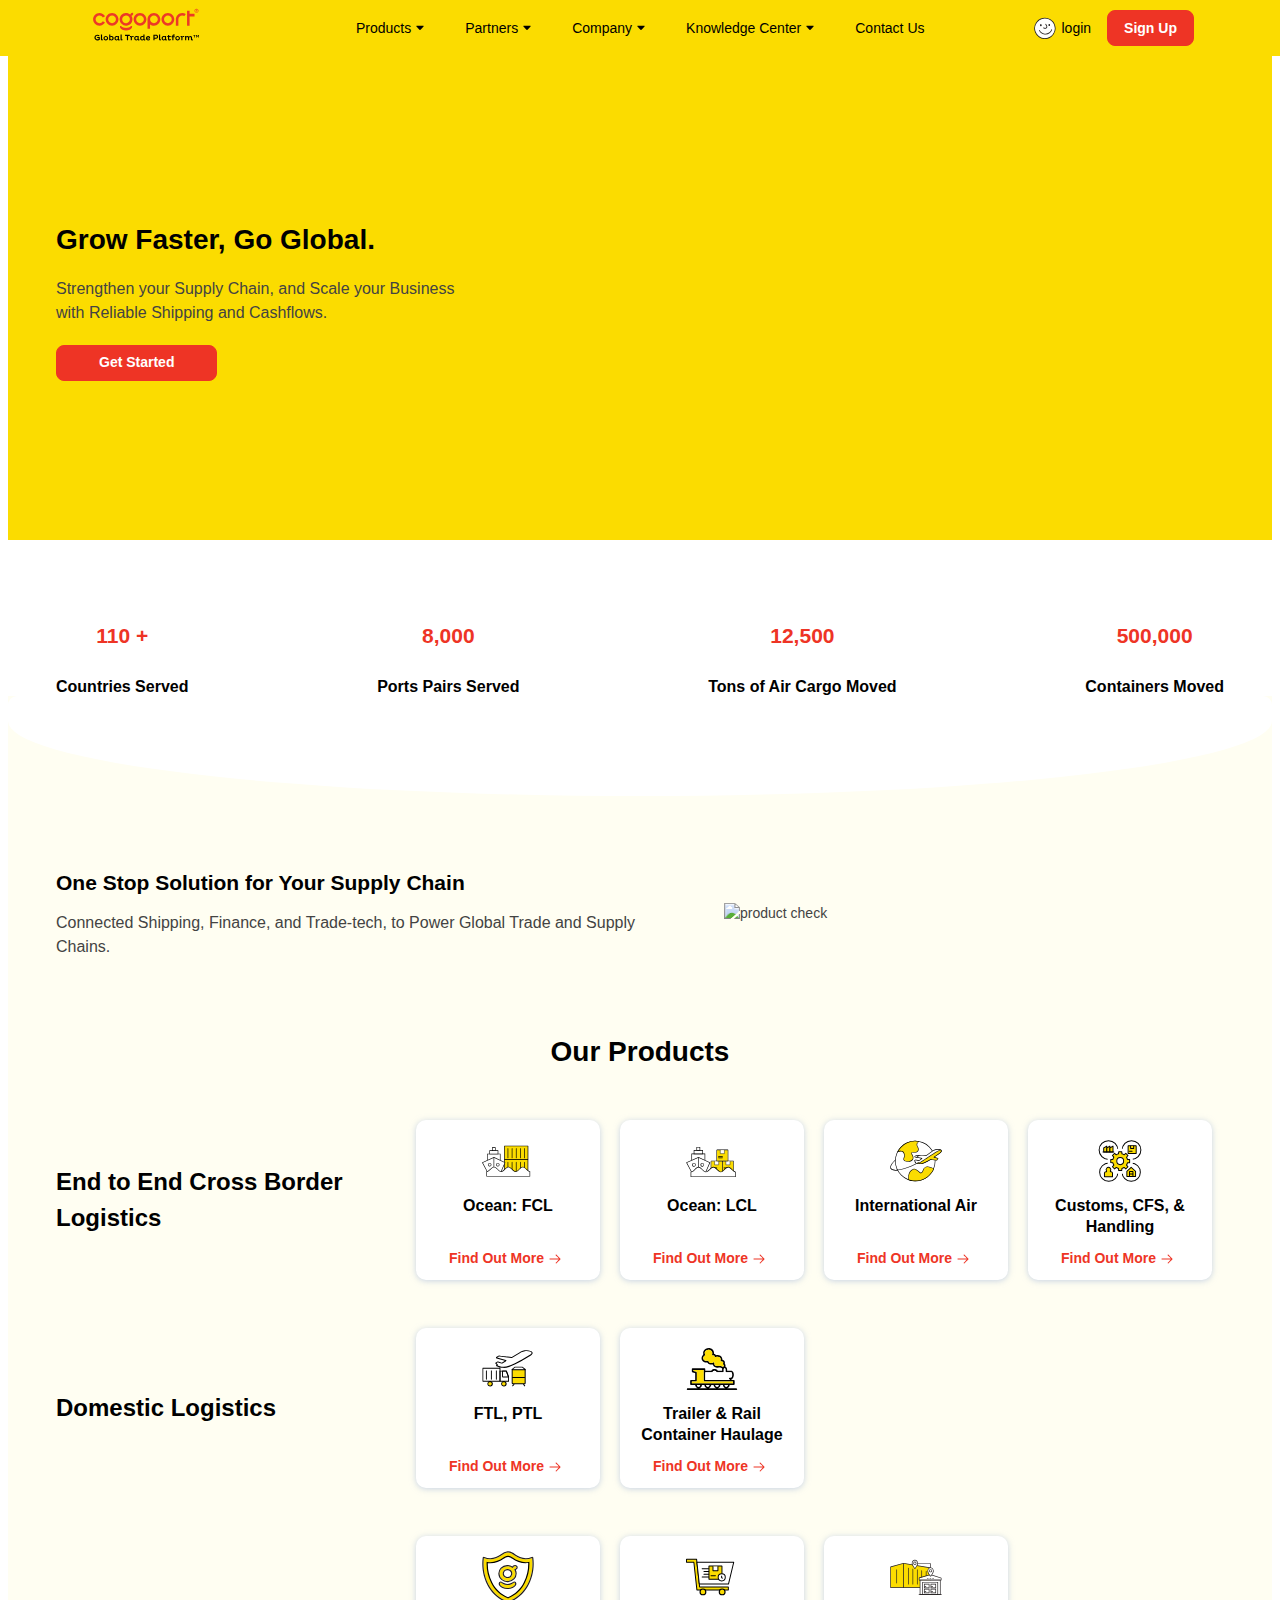
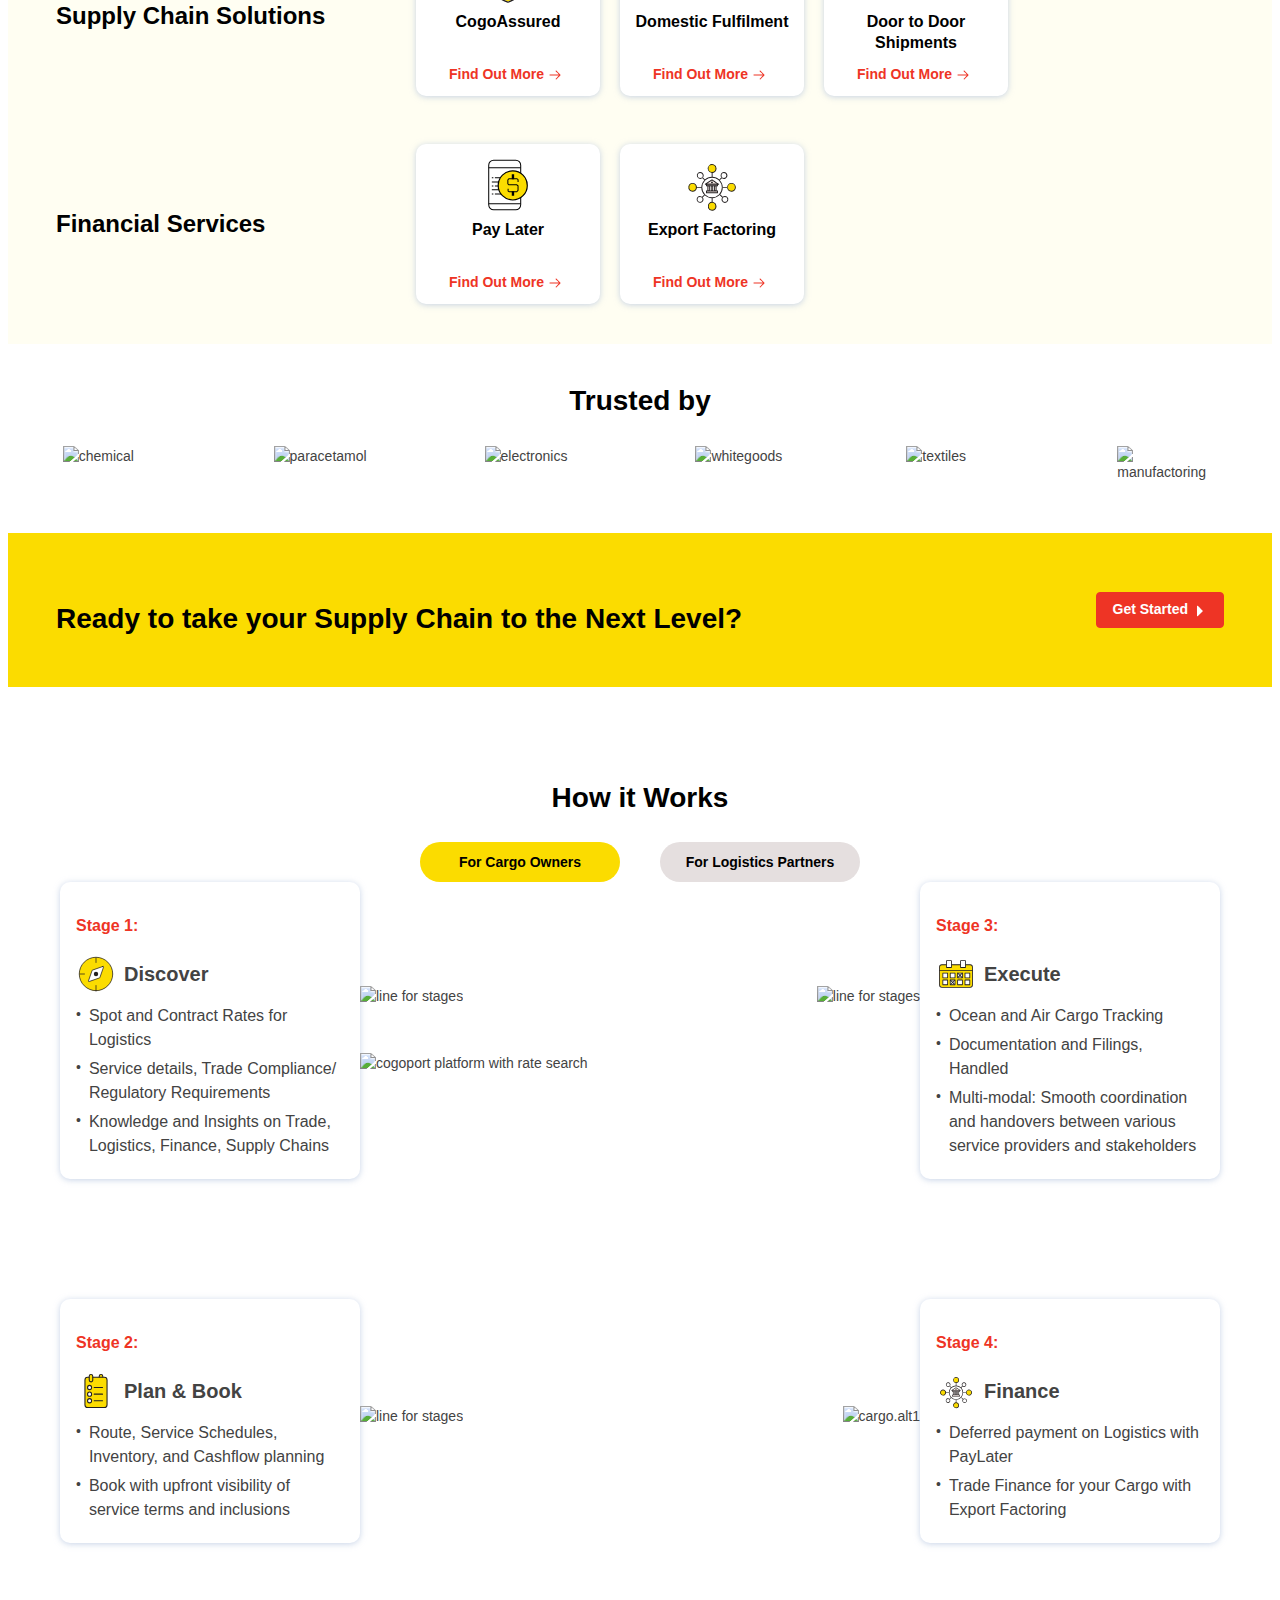
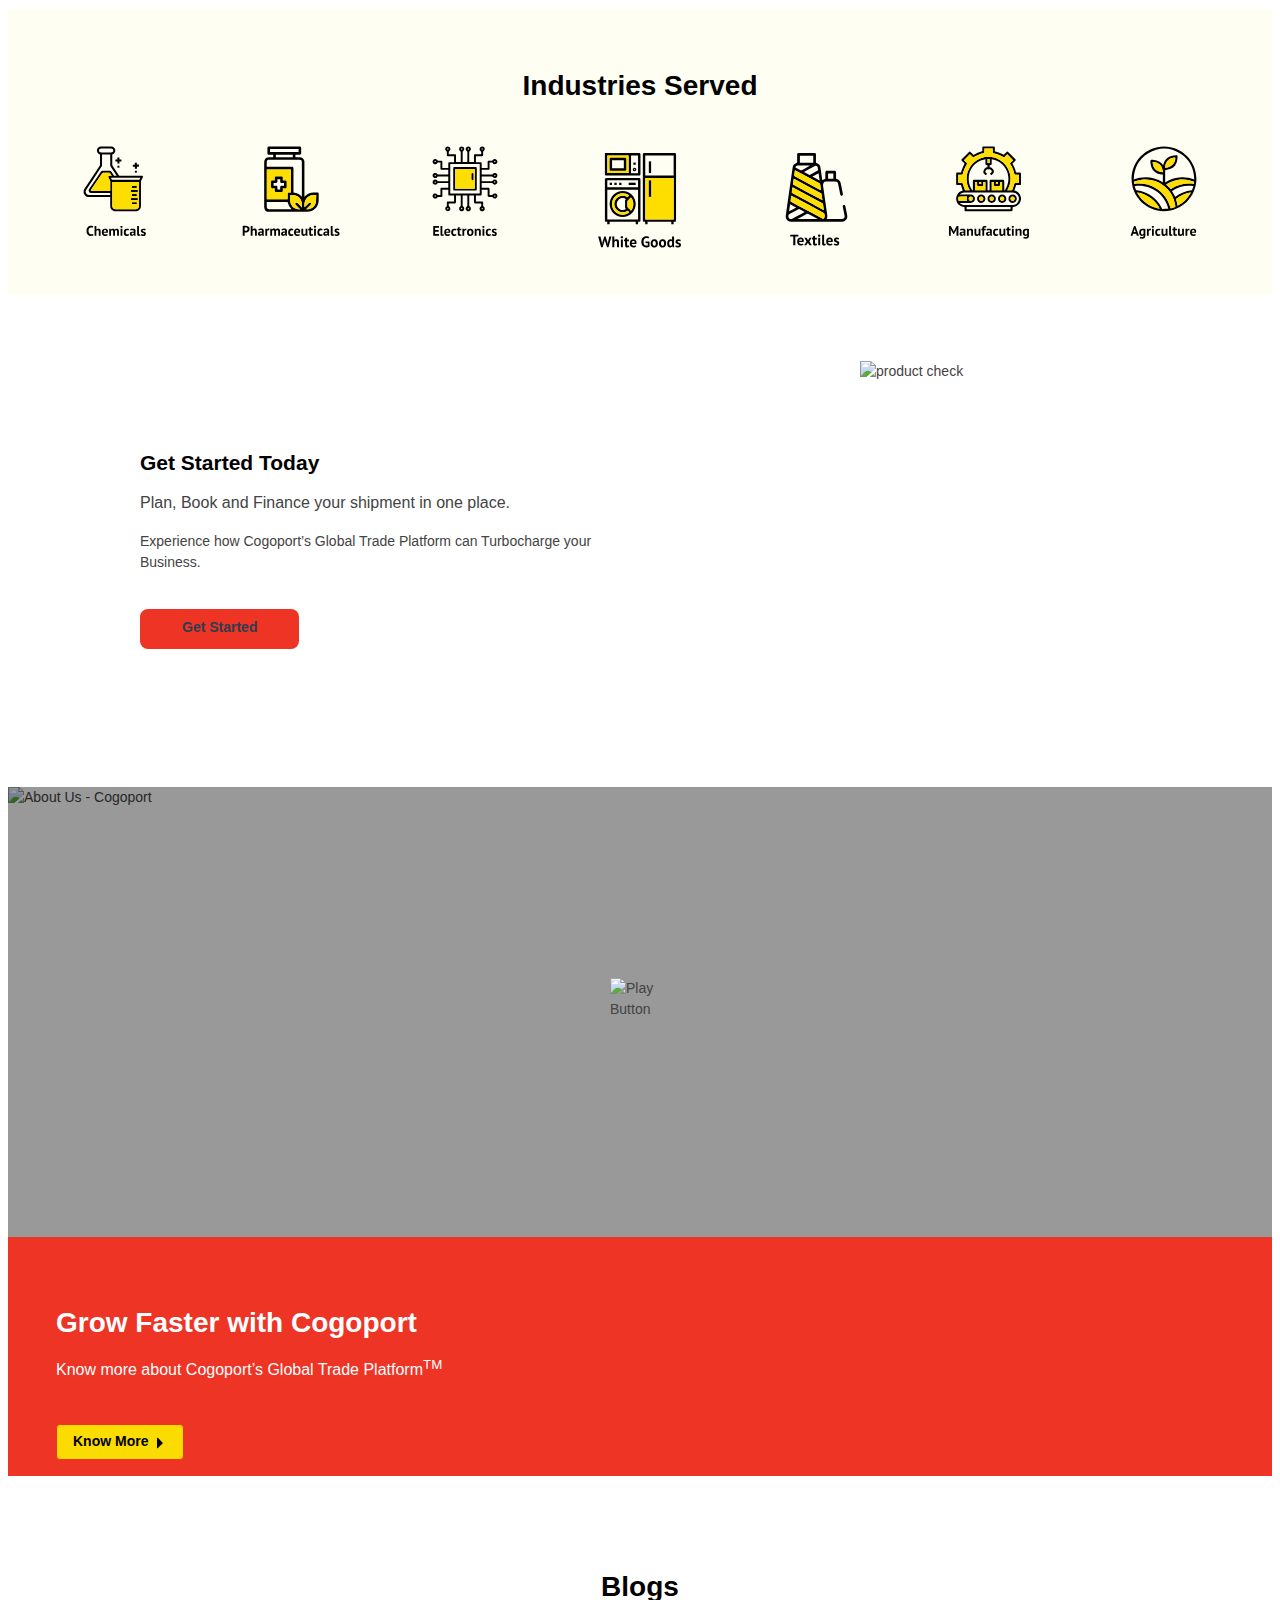
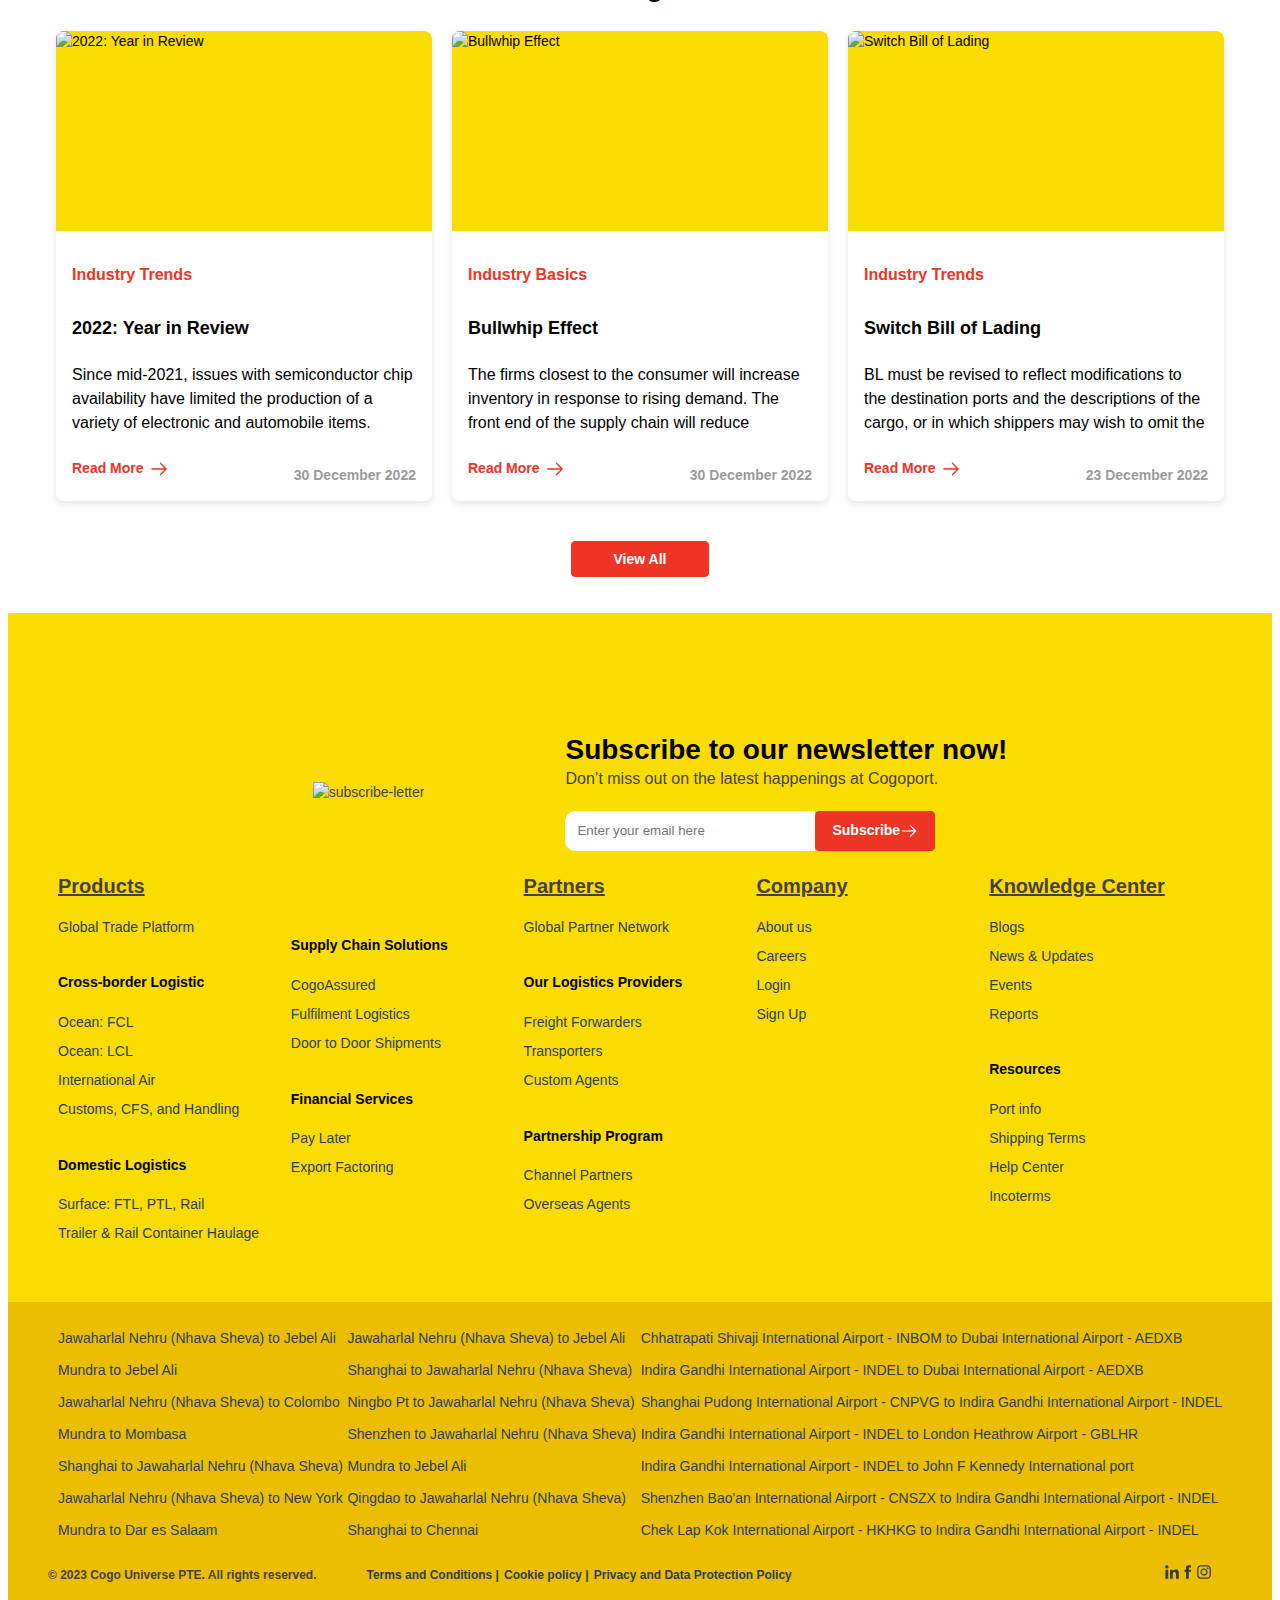
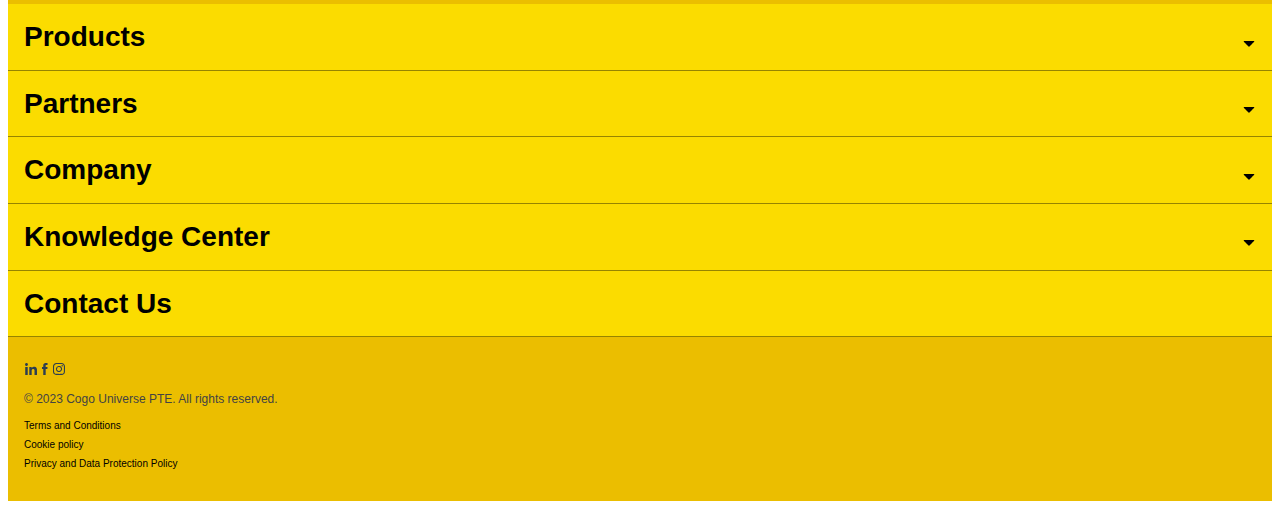
==== commit 648cdebb: "Update index.html" ====
--- a/index.html
+++ b/index.html
@@ -5,35 +5,6 @@
 	<title>My Responsive Website</title>
 </head>
 <body>
-    <header style="box-sizing: border-box;">
-		<div tabindex="0" role="button" class="cogoportlogo"><a href="/en-IN"><svg width="120" height="36" viewBox="0 0 862 282" fill="none" xmlns="http://www.w3.org/2000/svg"><path d="M684.628 147.038h-19.812V96.475c0-27.65 22.482-50.133 50.133-50.133 10.078 0 19.726 2.93 27.995 8.528l-11.112 16.453a30.292 30.292 0 0 0-16.969-5.169c-16.711 0-30.321 13.61-30.321 30.321v50.563h.086ZM66.671 146.521c-27.65 0-50.132-22.482-50.132-50.132S39.02 46.256 66.67 46.256c18.261 0 35.059 9.906 43.845 25.928l-17.314 9.561c-5.34-9.647-15.505-15.677-26.53-15.677-16.712 0-30.322 13.61-30.322 30.32 0 16.712 13.61 30.322 30.321 30.322 10.767 0 20.501-5.513 26.014-14.816l17.055 10.164c-9.044 15.074-25.497 24.463-43.069 24.463ZM165.214 146.521c-27.651 0-50.133-22.482-50.133-50.132s22.482-50.133 50.133-50.133c27.65 0 50.132 22.483 50.132 50.133 0 27.65-22.482 50.132-50.132 50.132Zm0-80.453c-16.711 0-30.321 13.61-30.321 30.32 0 16.712 13.61 30.322 30.321 30.322 16.71 0 30.32-13.61 30.32-30.321 0-16.711-13.61-30.32-30.32-30.32ZM384.177 146.521c-27.65 0-50.132-22.482-50.132-50.132s22.482-50.133 50.132-50.133c27.651 0 50.133 22.483 50.133 50.133 0 27.65-22.482 50.132-50.133 50.132Zm0-80.453c-16.71 0-30.32 13.61-30.32 30.32 0 16.712 13.61 30.322 30.32 30.322 16.711 0 30.321-13.61 30.321-30.321 0-16.711-13.61-30.32-30.321-30.32ZM602.452 146.521c-27.65 0-50.132-22.482-50.132-50.132s22.482-50.133 50.132-50.133c27.651 0 50.133 22.483 50.133 50.133-.086 27.65-22.569 50.132-50.133 50.132Zm0-80.453c-16.711 0-30.321 13.61-30.321 30.32 0 16.712 13.61 30.322 30.321 30.322 16.711 0 30.321-13.61 30.321-30.321 0-16.711-13.61-30.32-30.321-30.32ZM493.142 46.256c-27.65 0-50.132 22.483-50.132 50.133v73.821h19.812v-33.939c8.441 6.46 18.95 10.25 30.32 10.25 27.651 0 50.133-22.482 50.133-50.132s-22.482-50.133-50.133-50.133Zm0 80.454c-16.71 0-30.32-13.61-30.32-30.321 0-16.711 13.61-30.32 30.32-30.32 16.711 0 30.321 13.609 30.321 30.32s-13.61 30.321-30.321 30.321ZM811.079 53.75h-38.676V29.287h-19.812v117.751h19.812V73.562h38.676V53.75ZM328.704 47.807c-4.22-4.221-10.853-2.326-14.557 1.378-1.981 1.981-3.962 5.944-5.685 9.992-9.562-8.614-22.31-13.61-36.178-13.007-27.651 1.292-49.099 24.894-47.807 52.63 1.292 27.651 24.894 49.1 52.63 47.808 27.651-1.293 49.099-24.894 47.807-52.631a49.988 49.988 0 0 0-8.441-25.583c4.393-1.809 8.7-3.876 10.853-6.03 3.618-3.704 5.599-10.336 1.378-14.557ZM276.16 126.71c-16.711.775-31.01-12.146-31.785-28.943-.775-16.71 12.145-31.01 28.942-31.785 16.711-.775 31.01 12.145 31.785 28.942.776 16.711-12.231 31.01-28.942 31.786ZM320.607 149.192c-1.981-2.412-5.082-1.12-7.149.517-2.757 2.153-5.513 4.22-8.442 6.029-5.857 3.618-12.318 6.461-19.209 7.667-6.546 1.119-15.677 1.119-22.223 0-6.891-1.206-13.352-3.963-19.209-7.667-2.929-1.809-5.685-3.876-8.442-6.029-2.067-1.637-5.168-2.843-7.149-.517-3.79 4.565-1.378 11.715 1.378 16.108 3.618 5.685 9.906 9.475 15.763 12.49.086.086.259.086.345.172 8.7 4.393 17.572 6.03 28.426 6.03 10.853 0 19.725-1.637 28.425-6.03.086-.086.259-.086.345-.172 5.857-3.015 12.145-6.805 15.763-12.49 2.843-4.393 5.168-11.543 1.378-16.108ZM821.158 20.07s4.823-.086 7.235 0c2.929.086 5.341 2.67 5.168 5.6-.086 2.239-1.292 3.962-3.531 4.91 1.033 2.411 3.187 7.32 3.187 7.32h-3.446l-2.842-6.89h-2.584v6.977h-3.101V20.07h-.086Zm3.101 7.839h4.134c1.206-.086 2.068-1.12 2.154-2.24 0-1.378-1.034-2.412-2.412-2.498h-3.79l-.086 4.738Z" fill="#EC3926"></path><path d="M842.089 29.2c0 8.529-6.891 15.42-15.419 15.42-8.527 0-15.418-6.891-15.418-15.42 0-8.527 6.891-15.418 15.418-15.418 8.528 0 15.419 6.805 15.419 15.419ZM826.67 16.97c-6.718 0-12.231 5.426-12.231 12.23 0 6.806 5.427 12.146 12.231 12.146 6.719 0 12.232-5.426 12.232-12.231s-5.513-12.146-12.232-12.146Z" fill="#EC3926"></path><path d="M69.083 235.244v20.587c-4.049 3.187-11.973 6.03-18.692 6.03-12.92 0-23.343-8.356-23.343-22.482 0-14.213 10.336-22.655 23.343-22.655 7.063 0 12.662 2.412 17.055 5.944l-4.22 6.891c-3.446-2.843-7.494-4.479-12.663-4.479-8.01 0-14.213 5.168-14.213 14.212 0 8.959 6.202 14.127 14.558 14.127 3.445 0 6.719-.861 9.13-2.326v-8.097H48.496v-7.838h20.587v.086ZM86.914 215.346v35.145c0 2.325.861 3.703 2.756 3.703 1.292 0 2.412-.43 3.618-1.033l.43 7.149c-1.55.603-4.479 1.465-7.58 1.465-4.996 0-8.269-2.412-8.269-9.131v-37.298h9.045ZM116.201 226.544c10.595 0 18.175 7.58 18.175 17.831 0 10.164-7.58 17.658-18.175 17.658-10.423 0-18.09-7.58-18.09-17.658 0-10.251 7.581-17.831 18.09-17.831Zm0 27.22c5.685 0 9.475-4.135 9.475-9.389 0-5.427-3.79-9.648-9.475-9.648-5.513 0-9.389 4.221-9.389 9.648 0 5.34 3.79 9.389 9.389 9.389ZM161.768 261.775c-4.565 0-7.839-1.379-10.164-3.704v3.015h-9.045v-45.74h9.045v14.902c2.325-2.067 5.771-3.446 10.164-3.446 9.475 0 15.849 7.236 15.849 17.4 0 10.251-6.374 17.573-15.849 17.573Zm-2.584-27.048c-3.015 0-5.858 1.378-7.58 3.187v12.921c1.55 1.551 4.479 3.101 7.58 3.101 5.513 0 9.13-3.876 9.13-9.647.087-5.772-3.531-9.562-9.13-9.562ZM218.705 250.749c0 1.895.517 3.445 2.326 3.445 1.292 0 2.326-.43 3.446-1.033l.344 7.149c-1.636.776-4.479 1.465-7.322 1.465-3.79 0-6.201-1.551-7.149-4.91a14.088 14.088 0 0 1-10.681 4.824c-9.389 0-15.763-7.236-15.763-17.314 0-10.251 6.374-17.573 15.763-17.573 4.393 0 7.838 1.206 10.078 3.446v-2.843h9.045v23.344h-.087Zm-8.958-13.007c-1.55-1.637-4.479-3.015-7.58-3.015-5.599 0-9.131 3.876-9.131 9.648 0 5.685 3.618 9.561 9.131 9.561 2.929 0 5.771-1.378 7.58-3.015v-13.179ZM240.671 215.346v35.145c0 2.325.861 3.703 2.756 3.703 1.292 0 2.412-.43 3.618-1.033l.431 7.149c-1.551.603-4.48 1.465-7.58 1.465-4.997 0-8.27-2.412-8.27-9.131v-37.298h9.045ZM290.373 226.372v34.8h-9.045v-34.8h-14.471v-9.045h37.384v9.045h-13.868ZM311.477 237.914c0-1.981-.431-3.445-2.326-3.445-1.378 0-2.929.603-3.446.947l-.344-7.063c.43-.431 3.79-1.464 7.321-1.464 3.877 0 6.375 1.55 7.322 5.082 1.637-3.187 4.049-5.082 8.442-5.082 3.187 0 5.599 1.119 6.029 1.895l-1.292 8.097c-.516-.689-3.101-1.723-6.202-1.723-4.306 0-6.029 3.704-6.546 7.666v18.348h-9.045v-23.258h.087ZM373.496 250.749c0 1.895.517 3.445 2.326 3.445 1.292 0 2.326-.43 3.445-1.033l.345 7.149c-1.637.776-4.479 1.465-7.322 1.465-3.79 0-6.202-1.551-7.149-4.91a14.088 14.088 0 0 1-10.681 4.824c-9.389 0-15.764-7.236-15.764-17.314 0-10.251 6.375-17.573 15.764-17.573 4.393 0 7.838 1.206 10.078 3.446v-2.843h9.044v23.344h-.086Zm-9.044-13.007c-1.551-1.637-4.48-3.015-7.58-3.015-5.599 0-9.131 3.876-9.131 9.648 0 5.685 3.618 9.561 9.131 9.561 2.928 0 5.771-1.378 7.58-3.015v-13.179ZM419.408 215.346v35.403c0 1.981.431 3.445 2.326 3.445 1.033 0 2.153-.43 3.359-1.033l.431 7.149c-1.637.776-4.566 1.465-7.408 1.465-3.532 0-6.03-1.292-7.063-4.307-2.154 2.67-5.772 4.307-10.768 4.307-9.389 0-15.763-7.322-15.763-17.573 0-10.164 6.46-17.4 15.763-17.4 4.307 0 7.753 1.379 10.165 3.446v-14.902h8.958Zm-16.539 38.59c3.015 0 6.03-1.464 7.581-3.015v-13.093c-1.723-1.723-4.566-3.101-7.581-3.101-5.512 0-9.216 3.79-9.216 9.562 0 5.771 3.617 9.647 9.216 9.647ZM462.908 257.468c-3.446 2.842-8.442 4.565-14.213 4.565-12.662 0-18.347-7.752-18.347-17.658 0-10.078 6.977-17.831 17.83-17.831 10.251 0 15.074 6.288 15.074 14.041 0 2.067-.344 5.254-.689 6.546H439.65c.862 4.738 3.877 7.322 9.39 7.322 4.22 0 8.183-1.723 10.508-3.446l3.36 6.461Zm-8.269-18.434c0-2.67-2.068-4.996-6.633-4.996-4.824 0-7.408 2.929-8.097 6.202h14.643c.087-.345.087-.861.087-1.206ZM489.008 217.327h20.931c8.614 0 15.936 4.996 15.936 16.022 0 9.906-7.322 15.763-15.936 15.763h-11.887v12.146h-9.044v-43.931Zm9.044 7.839v16.022h10.509c4.479 0 8.011-3.015 8.011-7.925 0-5.255-3.532-8.097-8.011-8.097h-10.509ZM541.983 215.346v35.145c0 2.325.861 3.703 2.756 3.703 1.293 0 2.412-.43 3.618-1.033l.431 7.149c-1.551.603-4.479 1.465-7.58 1.465-4.996 0-8.27-2.412-8.27-9.131v-37.298h9.045ZM588.239 250.749c0 1.895.517 3.445 2.326 3.445 1.292 0 2.326-.43 3.446-1.033l.344 7.149c-1.637.776-4.479 1.465-7.322 1.465-3.79 0-6.202-1.551-7.149-4.91a14.088 14.088 0 0 1-10.681 4.824c-9.389 0-15.764-7.236-15.764-17.314 0-10.251 6.375-17.573 15.764-17.573 4.393 0 7.838 1.206 10.078 3.446v-2.843h9.044v23.344h-.086Zm-8.958-13.007c-1.551-1.637-4.479-3.015-7.58-3.015-5.599 0-9.131 3.876-9.131 9.648 0 5.685 3.618 9.561 9.131 9.561 2.928 0 5.771-1.378 7.58-3.015v-13.179ZM612.617 218.878v8.614h12.317v7.063h-12.317v13.696c0 4.048 1.636 5.771 4.565 5.771 2.412 0 5.168-1.206 6.805-2.412l2.842 6.978c-3.187 1.981-7.494 3.359-12.49 3.359-6.632 0-10.767-4.049-10.767-11.801v-15.505h-6.03v-7.236h6.03l1.12-8.613h7.925v.086ZM630.792 229.042h6.202v-2.326c0-6.546 3.445-11.973 11.628-11.973 3.532 0 6.891 1.034 8.7 1.895l-1.981 7.839c-1.378-.862-3.532-1.809-5.685-1.809-2.584 0-3.618 1.55-3.618 4.134v2.24h10.164v7.063h-10.164v25.067h-9.044v-25.067h-6.202v-7.063ZM678.685 226.544c10.595 0 18.175 7.58 18.175 17.831 0 10.164-7.58 17.658-18.175 17.658-10.423 0-18.089-7.58-18.089-17.658 0-10.251 7.666-17.831 18.089-17.831Zm0 27.22c5.685 0 9.475-4.135 9.475-9.389 0-5.427-3.79-9.648-9.475-9.648-5.513 0-9.39 4.221-9.39 9.648 0 5.34 3.791 9.389 9.39 9.389ZM707.713 237.914c0-1.981-.43-3.445-2.325-3.445-1.379 0-2.929.603-3.446.947l-.345-7.063c.431-.431 3.791-1.464 7.322-1.464 3.876 0 6.374 1.55 7.322 5.082 1.637-3.187 4.048-5.082 8.441-5.082 3.188 0 5.599 1.119 6.03 1.895l-1.292 8.097c-.517-.689-3.101-1.723-6.202-1.723-4.307 0-6.03 3.704-6.546 7.666v18.348h-9.045v-23.258h.086ZM746.217 227.405v3.704c2.412-2.67 5.944-4.393 10.595-4.393 5.685 0 9.131 1.809 10.854 6.03 2.239-3.446 6.288-5.944 11.887-5.944 8.7 0 12.317 6.547 12.317 14.902v9.045c0 1.895.431 3.445 2.24 3.445 1.034 0 2.24-.43 3.446-1.033l.43 7.149c-1.636.776-4.651 1.465-7.408 1.465-4.996 0-7.752-2.584-7.752-8.873v-9.647c0-4.996-2.24-8.097-6.719-8.097-3.704 0-6.03 2.498-7.063 5.168v20.846h-9.045v-18.003c0-4.91-2.153-8.011-6.632-8.011-3.79 0-6.202 2.584-7.236 5.254v20.674h-9.045v-33.681h9.131ZM812.371 223.271v14.816h-4.909v-14.816h-6.03v-4.91h16.883v4.91h-5.944Zm28.34 2.842-5.944 7.236h-.861l-5.943-7.236v12.06h-4.91v-19.726h4.134l7.15 8.442 7.149-8.442h4.135v19.726h-4.91v-12.06Z" fill="#000"></path></svg></a></div>
-		<nav class="toppagenav">
-			<ul>
-				<li aria-expanded="false">
-						<div role="button" tabindex="0" class="navrefs"><a><b>Products<a></b></div>
-				</li>
-				<li aria-expanded="false">
-					<div role="button" tabindex="0" class="navrefs"><a><b>Partners</b></a></div>
-				</li>
-				<li aria-expanded="false">
-					<div role="button" tabindex="0" class="navrefs"><a><b>Company</b></a></div>
-				</li>
-				<li aria-expanded="false">
-					<div role="button" tabindex="0" class="navrefs"><a><b>Knowledge Center</b></a></div>
-				</li>
-				<li aria-expanded="false">
-					<div role="button" tabindex="0" class="navrefs"><a><b>Contact Us</b></a></div>
-				</li>
-			</ul>
-		<ul class="loginsignup">
-			<li class="styles_register_login__F_Jck"><svg width="22" height="22" viewBox="0 0 27 27" fill="none" xmlns="http://www.w3.org/2000/svg" style="margin-right: 5px;"><path d="M13.368 26.485c6.946 0 12.577-5.63 12.577-12.576 0-6.946-5.631-12.576-12.577-12.576C6.423 1.333.792 6.963.792 13.909c0 6.946 5.631 12.576 12.576 12.576Z" fill="#fff"></path><path d="M13.368.843a13.007 13.007 0 0 1 7.306 2.232 13.1 13.1 0 0 1 4.73 5.748 13.048 13.048 0 0 1-1.2 12.391 13.1 13.1 0 0 1-5.75 4.729 13.048 13.048 0 0 1-12.39-1.2 13.1 13.1 0 0 1-4.734-5.748A13.049 13.049 0 0 1 2.535 6.603 13.1 13.1 0 0 1 8.283 1.87 12.984 12.984 0 0 1 13.368.843Zm0 25.152a12.027 12.027 0 0 0 6.757-2.064 12.122 12.122 0 0 0 4.378-5.318 12.069 12.069 0 0 0-1.112-11.462 12.122 12.122 0 0 0-5.318-4.38A12.07 12.07 0 0 0 6.611 3.886a12.123 12.123 0 0 0-4.38 5.318 12.07 12.07 0 0 0 1.115 11.462 12.122 12.122 0 0 0 5.318 4.377 12.01 12.01 0 0 0 4.704.952Z" fill="#231F20"></path><path d="M21.738 15.464c-2.374 7.394-12.709 6.916-15.1.964l15.1-.964Z" fill="#fff"></path><path d="M14.02 21.442a9.571 9.571 0 0 1-2.182-.25 9 9 0 0 1-2.34-.901 7.364 7.364 0 0 1-3.315-3.681.49.49 0 1 1 .908-.365 6.4 6.4 0 0 0 2.883 3.192 8.005 8.005 0 0 0 2.086.8 8.6 8.6 0 0 0 2.267.22 7.826 7.826 0 0 0 4.172-1.333 6.963 6.963 0 0 0 1.638-1.577 7.627 7.627 0 0 0 1.134-2.233.488.488 0 1 1 .932.3 8.608 8.608 0 0 1-1.28 2.519 7.918 7.918 0 0 1-1.869 1.8 8.8 8.8 0 0 1-4.69 1.5c-.116.006-.23.009-.345.009ZM18.71 11.148c-.5 0-.889-.57-.889-1.3 0-.73.391-1.3.89-1.3.497 0 .888.57.888 1.3 0 .73-.39 1.3-.889 1.3Z" fill="#231F20"></path><path d="M18.71 10.87c.338 0 .612-.457.612-1.02s-.274-1.02-.612-1.02c-.338 0-.612.457-.612 1.02s.274 1.02.612 1.02ZM8.416 11.35c.491 0 .89-.58.89-1.297 0-.716-.399-1.297-.89-1.297-.49 0-.889.58-.889 1.297 0 .716.398 1.297.89 1.297Z" fill="#231F20"></path><path d="M7.805 10.053c0 .563.274 1.02.612 1.02.338 0 .612-.457.612-1.02s-.274-1.02-.612-1.02c-.338 0-.612.456-.612 1.02Z" fill="#231F20"></path><path d="M14.375 8.83c1.32 1.793 1.888 3.245.9 4.476-.988 1.231-3.655.036-3.655.036" fill="#fff"></path><path d="M13.851 14.354a4.813 4.813 0 0 1-.867-.085 7.61 7.61 0 0 1-1.568-.478.489.489 0 1 1 .4-.893c.438.185.894.322 1.36.411 1.058.19 1.516-.063 1.714-.308a1.719 1.719 0 0 0 .324-1.6 6.89 6.89 0 0 0-1.234-2.276.489.489 0 0 1 .788-.58 7.766 7.766 0 0 1 1.4 2.622c.11.415.127.849.051 1.27-.088.434-.281.84-.563 1.181-.326.39-.789.64-1.294.7-.169.025-.34.037-.51.036Z" fill="#231F20"></path></svg>login</li>
-			<li class="su">
-				<button class="Signup" type="button"><li class="si">Sign up</li></button>
-			</li>
-		</ul>
-		</nav>
-		</div>
-	</header>
     <div id="__next">
         <div class="styles_container__TOMue">
             <div class="styles_inner_container__KPZSx">
@@ -255,7 +226,7 @@
                                                         </div>
                                                     </div>
                                                 </div>
-                                                <div class="styles_video_container__1SZHe"><div class="styles_container__S98lD styles_container__YcS5m ui_fixed_container styles-module_container__EvXjS"><div class="styles_header__sJd0q"><h3>Ready to take your Supply Chain to the Next Level?</h3></div><a target="_blank" href="https://app.cogoport.com/signup" style="text-decoration: none;"><button class="styles_know_more__CRhau styles-module_container__nBRuU ui_button_container ui_ps_size_md ui_ps_themeType_primary" type="button"><div class="styles_button_container__Q861a">Get Started<svg xmlns="http://www.w3.org/2000/svg" fill="currentColor" viewBox="0 0 14 14" width="1em" height="1em" role="img" style="margin-left: 5px; margin-top: 2px;"><path d="M4.375 1.724a.64.64 0 0 0-.12.045.639.639 0 0 0-.239.319c-.019.073-.026 1.483-.026 4.918 0 4.214.004 4.83.035 4.933a.532.532 0 0 0 .476.358c.199 0 .109.084 2.716-2.518 1.492-1.488 2.489-2.501 2.519-2.557a.533.533 0 0 0 .008-.432c-.054-.106-4.9-4.96-5.008-5.016a.612.612 0 0 0-.361-.05" fill-rule="evenodd"></path></svg></div></button></a></div></div><div class="styles_container__YcS5m ui_fixed_container styles-module_container__EvXjS"><div class="styles_main_container__ieOx_"><h3 class="styles_heading__j_j_U">How it Works</h3><div class="styles_gtp_container_button__dy2Cq"><button class="styles_active__FEswy styles-module_container__nBRuU ui_button_container ui_ps_size_md ui_ps_themeType_primary" type="button"><span>For Cargo Owners</span></button><button class="styles_inactive__Rq_Bh styles-module_container__nBRuU ui_button_container ui_ps_size_md ui_ps_themeType_primary" type="button"><span>For Logistics Partners</span></button></div><div><div></div><div class="styles_container__7cFsf"><div class="styles_imagecontainermobile__57eRt"><img src="https://cdn.cogoport.io/cms-prod/vault/original/homepagem1.png" alt="cargo.alt1" class="styles_image__cFHAa"></div><div><div class="styles_main__9QKz8 styles_stage1__RwgVC"><p class="styles_redtext__qNc_O">Stage 1:</p><div class="styles_heading__GyQVu"><svg xmlns="http://www.w3.org/2000/svg" fill="none" viewBox="0 0 14 14" width="40" height="40" role="img"><path stroke="#221F1F" stroke-linecap="round" stroke-linejoin="round" stroke-width="0.264" d="M12.613 7h-1.576"></path><path fill="#FBDC00" stroke="#221F1F" stroke-linecap="round" stroke-linejoin="round" stroke-width="0.264" d="M7 12.85a5.85 5.85 0 1 0 0-11.7 5.85 5.85 0 0 0 0 11.7Z"></path><path fill="#fff" stroke="#221F1F" stroke-linecap="round" stroke-linejoin="round" stroke-width="0.264" d="M9.383 4.371 5.72 5.652a.11.11 0 0 0-.068.068L4.37 9.383a.21.21 0 0 0 .246.246L8.28 8.348a.109.109 0 0 0 .068-.068l1.28-3.663a.21.21 0 0 0-.245-.246Z"></path><path fill="#221F1F" d="M7 7.762a.762.762 0 1 0 0-1.524.762.762 0 0 0 0 1.524Z"></path><path stroke="#221F1F" stroke-linecap="round" stroke-linejoin="round" stroke-width="0.264" d="M7 1.387v1.576m0 9.65v-1.576M1.387 7h1.576"></path></svg><div>Discover</div></div><span><div>•</div><p class="styles_para__7I1R1">Spot and Contract Rates for Logistics</p></span><span><div>•</div><p class="styles_para__7I1R1">Service details, Trade Compliance/ Regulatory Requirements</p></span><span><div>•</div><p class="styles_para__7I1R1">Knowledge and Insights on Trade, Logistics, Finance, Supply Chains</p></span></div><div class="styles_arrow1__hJg7v"><img src="https://cdn.cogoport.io/cms-prod/vault/original/linearrow1.png" alt="line for stages" class="styles_arrowimage__50gz2"></div><div class="styles_main__9QKz8 styles_stage2__0Bmta"><p class="styles_redtext__qNc_O">Stage 2:</p><div class="styles_heading__GyQVu"><svg xmlns="http://www.w3.org/2000/svg" fill="none" viewBox="0 0 14 14" width="40" height="40" role="img"><path fill="#FBDC00" stroke="#221F1F" stroke-linecap="round" stroke-linejoin="round" stroke-width="0.374" d="M9.37 1.851c0-.36-.276-.651-.617-.651-.34 0-.617.291-.617.651v1.307c0 .36.276.65.617.65.341.001.618-.29.618-.65V1.851Z"></path><g stroke="#221F1F" stroke-linecap="round" stroke-linejoin="round" stroke-width="0.374"><path fill="#FBDC00" d="M9.935 2.2h-5.87c-.515 0-.932.44-.932.981v8.638c0 .542.417.981.932.981h5.87c.515 0 .932-.44.932-.981V3.18c0-.542-.417-.981-.932-.981Z"></path><path fill="#FBDC00" d="M5.864 1.851c0-.36-.276-.651-.617-.651-.341 0-.618.291-.618.651v1.307c0 .36.277.65.618.65.34.001.617-.29.617-.65V1.851Z"></path><path d="M6.366 5.78h2.908M6.366 8.095h2.908M6.366 10.41h2.908"></path><path fill="#fff" d="M4.749 6.525c.39 0 .707-.334.707-.745s-.317-.745-.707-.745c-.39 0-.707.334-.707.745s.317.745.707.745Zm0 2.315c.39 0 .707-.334.707-.745s-.317-.745-.707-.745c-.39 0-.707.334-.707.745s.317.745.707.745Zm0 2.314c.39 0 .707-.333.707-.745 0-.411-.317-.744-.707-.744-.39 0-.707.333-.707.744 0 .412.317.745.707.745Z"></path></g></svg><div>Plan &amp; Book</div></div><span><div>•</div><p class="styles_para__7I1R1">Route, Service Schedules, Inventory, and Cashflow planning</p></span><span><div>•</div><p class="styles_para__7I1R1">Book with upfront visibility of service terms and inclusions</p></span></div><div class="styles_arrow2__JOZhk"><img src="https://cdn.cogoport.io/cms-prod/vault/original/linearrow2.png" alt="line for stages" class="styles_arrowimage__50gz2"></div></div><div class="styles_imagecontainer__7Ps6C"><img src="https://cdn.cogoport.io/cms-prod/vault/original/homepagem1.png" alt="cogoport platform with rate search" class="styles_image__cFHAa"></div><div><div class="styles_arrow3__XQhnr"><img src="https://cdn.cogoport.io/cms-prod/vault/original/linearrow.png" alt="line for stages" class="styles_arrowimage__50gz2"></div><div class="styles_main__9QKz8 styles_stage3__anVPg"><p class="styles_redtext__qNc_O">Stage 3:</p><div class="styles_heading__GyQVu"><svg xmlns="http://www.w3.org/2000/svg" fill="none" viewBox="0 0 14 14" width="40" height="40" role="img"><path fill="#FBDC00" d="M12.749 10.698V4.715a.967.967 0 0 0-.967-.967H2.219a.967.967 0 0 0-.968.967v5.983c0 .534.433.968.968.968h9.563a.967.967 0 0 0 .967-.968Z"></path><path fill="#231F20" d="M12.895 4.529v6.355a.927.927 0 0 1-.927.927H2.032a.927.927 0 0 1-.927-.927V4.53a.927.927 0 0 1 .927-.927h9.936a.927.927 0 0 1 .927.927ZM1.397 10.884a.636.636 0 0 0 .635.635h9.936a.635.635 0 0 0 .635-.634V4.529a.636.636 0 0 0-.635-.635H2.032a.636.636 0 0 0-.635.635v6.355Z"></path><path fill="#231F20" d="M12.749 5.85h-11.5a.145.145 0 0 1-.144-.147.144.144 0 0 1 .145-.145h11.498a.145.145 0 0 1 .144.145.144.144 0 0 1-.143.147Z"></path><path fill="#fff" d="M5.396 2.335H3.682v2.388h1.714V2.335Z"></path><path fill="#231F20" d="M3.68 2.189h1.715a.144.144 0 0 1 .145.144v2.39a.144.144 0 0 1-.145.144H3.68a.144.144 0 0 1-.144-.145V2.333a.144.144 0 0 1 .144-.144Zm1.57.291H3.827v2.097H5.25V2.48Z"></path><path fill="#fff" d="M10.318 2.335H8.604v2.388h1.714V2.335Z"></path><path fill="#231F20" d="M8.603 2.189h1.715a.145.145 0 0 1 .145.144v2.39a.144.144 0 0 1-.145.144H8.603a.144.144 0 0 1-.144-.145V2.333a.144.144 0 0 1 .144-.144Zm1.57.291H8.75v2.097h1.423V2.48Z"></path><path fill="#fff" d="M4.07 6.675H2.397v1.673h1.674V6.675Z"></path><path fill="#231F20" d="M2.396 6.53H4.07a.144.144 0 0 1 .145.144v1.674a.144.144 0 0 1-.145.145H2.396a.144.144 0 0 1-.145-.145V6.674a.144.144 0 0 1 .145-.145Zm1.527.29h-1.38v1.383h1.382L3.923 6.82Z"></path><path fill="#fff" d="M6.655 6.675H4.982v1.673h1.673V6.675Z"></path><path fill="#231F20" d="M4.981 6.53h1.675a.144.144 0 0 1 .144.144v1.674a.144.144 0 0 1-.144.145H4.98a.144.144 0 0 1-.144-.145V6.674a.144.144 0 0 1 .144-.145Zm1.528.29h-1.38v1.383h1.38V6.82Z"></path><path fill="#fff" d="M9.24 6.675H7.568v1.673h1.674V6.675Z"></path><path fill="#231F20" d="M7.566 6.53h1.675a.144.144 0 0 1 .144.144v1.674a.144.144 0 0 1-.144.145H7.566a.144.144 0 0 1-.144-.145V6.674a.144.144 0 0 1 .144-.145Zm1.528.29h-1.38v1.383h1.38V6.82Z"></path><path fill="#fff" d="M11.825 6.675h-1.673v1.673h1.673V6.675Z"></path><path fill="#231F20" d="M10.151 6.53h1.675a.144.144 0 0 1 .144.144v1.674a.146.146 0 0 1-.089.134.144.144 0 0 1-.055.01H10.15a.144.144 0 0 1-.144-.144V6.674a.144.144 0 0 1 .144-.145Zm1.528.29h-1.38v1.383h1.381l-.001-1.382Z"></path><path fill="#fff" d="M4.07 9.098H2.397v1.673h1.674V9.098Z"></path><path fill="#231F20" d="M2.396 8.953H4.07a.144.144 0 0 1 .145.144v1.675a.144.144 0 0 1-.145.144H2.396a.144.144 0 0 1-.145-.145V9.098a.144.144 0 0 1 .145-.144Zm1.527.291h-1.38v1.382h1.382l-.002-1.382Z"></path><path fill="#fff" d="M6.655 9.098H4.982v1.673h1.673V9.098Z"></path><path fill="#231F20" d="M4.981 8.953h1.675a.144.144 0 0 1 .144.144v1.675a.144.144 0 0 1-.144.144H4.98a.144.144 0 0 1-.144-.145V9.098a.144.144 0 0 1 .144-.144Zm1.528.291h-1.38v1.382h1.38V9.244Z"></path><path fill="#fff" d="M9.24 9.098H7.568v1.673h1.674V9.098Z"></path><path fill="#231F20" d="M7.566 8.953h1.675a.144.144 0 0 1 .144.144v1.675a.144.144 0 0 1-.144.144H7.566a.144.144 0 0 1-.144-.145V9.098a.144.144 0 0 1 .144-.144Zm1.528.291h-1.38v1.382h1.38V9.244Z"></path><path fill="#fff" d="M11.825 9.098h-1.673v1.673h1.673V9.098Z"></path><path fill="#231F20" d="M10.151 8.953h1.675a.144.144 0 0 1 .144.144v1.675a.145.145 0 0 1-.144.144H10.15a.144.144 0 0 1-.133-.09.145.145 0 0 1-.011-.055V9.098a.144.144 0 0 1 .144-.144Zm1.528.291h-1.38v1.382h1.381l-.001-1.382Zm-3.948-.915a.145.145 0 0 1-.135-.09.144.144 0 0 1 .032-.159l1.51-1.508a.145.145 0 0 1 .205 0 .144.144 0 0 1 0 .206L7.835 8.286a.144.144 0 0 1-.104.043Z"></path><path fill="#231F20" d="M9.155 8.407a.144.144 0 0 1-.103-.042L7.464 6.778a.144.144 0 0 1 0-.206.144.144 0 0 1 .206 0L9.257 8.16a.144.144 0 0 1-.102.248ZM5.16 10.739a.144.144 0 0 1-.103-.043.144.144 0 0 1 0-.206l1.496-1.495a.144.144 0 0 1 .206 0 .144.144 0 0 1 0 .206l-1.495 1.495a.145.145 0 0 1-.104.043Z"></path><path fill="#231F20" d="M6.348 10.61a.142.142 0 0 1-.103-.043L4.879 9.201a.144.144 0 0 1 0-.206.144.144 0 0 1 .207 0l1.365 1.366a.144.144 0 0 1-.103.249Z"></path></svg><div>Execute</div></div><span><div>•</div><p class="styles_para__7I1R1">Ocean and Air Cargo Tracking</p></span><span><div>•</div><p class="styles_para__7I1R1">Documentation and Filings, Handled</p></span><span><div>•</div><p class="styles_para__7I1R1">Multi-modal: Smooth coordination and handovers between various service providers and stakeholders</p></span></div><div class="styles_arrow4__W5PwF"><img src="https://cdn.cogoport.io/cms-prod/vault/original/linearrow4.png" alt="cargo.alt1" class="styles_arrowimage__50gz2"></div><div class="styles_main__9QKz8"><p class="styles_redtext__qNc_O">Stage 4:</p><div class="styles_heading__GyQVu"><svg xmlns="http://www.w3.org/2000/svg" fill="none" viewBox="0 0 14 14" width="40" height="40" role="img"><path d="M9.545 10.056a.107.107 0 0 1-.076-.031l-.636-.636a.107.107 0 0 1 0-.15.107.107 0 0 1 .15 0l.636.636a.107.107 0 0 1 0 .15.107.107 0 0 1-.074.031Zm.932-2.403h-.92a.108.108 0 1 1 0-.215h.92a.108.108 0 0 1 0 .215ZM8.738 5.947a.107.107 0 0 1-.075-.032.107.107 0 0 1 0-.15l.488-.487a.107.107 0 0 1 .15 0 .108.108 0 0 1 0 .15l-.489.487a.108.108 0 0 1-.074.032ZM7.032 5.28a.108.108 0 0 1-.107-.107v-1.36a.107.107 0 1 1 .215 0v1.359a.107.107 0 0 1-.107.108Zm-1.647.725a.107.107 0 0 1-.076-.031l-.546-.546a.108.108 0 0 1 0-.15.108.108 0 0 1 .15 0l.546.546a.107.107 0 0 1 0 .15.107.107 0 0 1-.074.031Zm-.767 1.648h-1.45a.108.108 0 1 1 0-.215h1.45a.107.107 0 0 1 0 .215Zm.076 2.337a.108.108 0 0 1-.075-.031.108.108 0 0 1 0-.15l.556-.557a.107.107 0 0 1 .15 0 .107.107 0 0 1 0 .15l-.557.557a.108.108 0 0 1-.074.032Zm2.338 1.108a.108.108 0 0 1-.107-.108v-.918a.107.107 0 0 1 .107-.108.108.108 0 0 1 .108.107v.921a.107.107 0 0 1-.107.105Z" fill="#231F20"></path><path fill="#FBDC00" d="M7.032 4.074a.92.92 0 1 0 0-1.84.92.92 0 0 0 0 1.84Z"></path><path fill="#231F20" d="M7.033 4.183a1.03 1.03 0 0 1-.727-1.755 1.029 1.029 0 0 1 1.755.727 1.03 1.03 0 0 1-1.028 1.028Zm0-1.841a.814.814 0 1 0 0 1.627.814.814 0 0 0 0-1.627Z"></path><path fill="#FBDC00" d="M7.025 12.892a.92.92 0 1 0 0-1.841.92.92 0 0 0 0 1.841Z"></path><path fill="#231F20" d="M7.025 13a1.03 1.03 0 0 1-.727-1.755 1.03 1.03 0 0 1 1.755.727A1.03 1.03 0 0 1 7.025 13Zm0-1.841a.814.814 0 0 0 0 1.626.814.814 0 0 0 0-1.626Z"></path><path fill="#FBDC00" d="M11.535 8.466a.92.92 0 1 0 0-1.841.92.92 0 0 0 0 1.84Z"></path><path fill="#231F20" d="M11.535 8.573a1.03 1.03 0 0 1-.726-1.754 1.03 1.03 0 0 1 1.453 0 1.03 1.03 0 0 1 0 1.453 1.03 1.03 0 0 1-.727.301Zm0-1.84a.813.813 0 1 0 .001 1.626.813.813 0 0 0-.001-1.627Z"></path><path fill="#FBDC00" d="M2.465 8.466a.92.92 0 1 0 0-1.842.92.92 0 0 0 0 1.842Z"></path><path fill="#231F20" d="M2.465 8.573a1.03 1.03 0 0 1-.726-1.754 1.03 1.03 0 0 1 1.452 0 1.03 1.03 0 0 1 0 1.453 1.03 1.03 0 0 1-.726.301Zm0-1.84a.814.814 0 0 0 0 1.625.814.814 0 0 0 0-1.626Z"></path><path fill="#fff" d="M4.264 5.466a.69.69 0 1 0 0-1.38.69.69 0 0 0 0 1.38Z"></path><path fill="#231F20" d="M4.263 5.574A.796.796 0 0 1 3.7 4.212a.793.793 0 0 1 .87-.174.792.792 0 0 1 .432.433.792.792 0 0 1 0 .61.793.793 0 0 1-.738.493Zm0-1.38a.58.58 0 0 0-.582.582.584.584 0 1 0 .582-.582Z"></path><path fill="#fff" d="M10.017 11.082a.69.69 0 1 0 0-1.381.69.69 0 0 0 0 1.381Z"></path><path fill="#231F20" d="M10.017 11.187a.792.792 0 0 1-.738-.493.792.792 0 0 1 0-.61.793.793 0 0 1 .738-.492.8.8 0 0 1 .564.232.8.8 0 0 1-.564 1.363Zm0-1.38a.581.581 0 1 0 0 1.165.58.58 0 1 0 0-1.163v-.002Z"></path><path fill="#fff" d="M9.802 5.466a.69.69 0 1 0 0-1.38.69.69 0 0 0 0 1.38Z"></path><path fill="#231F20" d="M9.802 5.574a.796.796 0 0 1-.738-1.103.793.793 0 0 1 .432-.433.792.792 0 0 1 .611 0 .791.791 0 0 1 .432.433.792.792 0 0 1 0 .61.793.793 0 0 1-.432.433c-.097.04-.2.06-.305.06Zm0-1.38a.58.58 0 0 0-.583.582.58.58 0 0 0 .583.583.583.583 0 0 0 0-1.165Z"></path><path fill="#fff" d="M4.217 11.052a.69.69 0 1 0 0-1.382.69.69 0 0 0 0 1.382Z"></path><path fill="#231F20" d="M4.217 11.159a.79.79 0 0 1-.564-.234.793.793 0 0 1-.174-.87.8.8 0 0 1 1.476.611.793.793 0 0 1-.432.433.802.802 0 0 1-.306.06Zm0-1.38a.582.582 0 1 0-.001 1.163.582.582 0 0 0 .001-1.164Z"></path><path fill="#fff" d="M7.01 9.978a2.393 2.393 0 1 0 0-4.786 2.393 2.393 0 0 0 0 4.786Z"></path><path fill="#231F20" d="M7.01 10.084a2.503 2.503 0 0 1-2.5-2.5 2.503 2.503 0 0 1 2.5-2.5 2.504 2.504 0 0 1 2.5 2.5 2.503 2.503 0 0 1-2.5 2.5Zm0-4.786a2.288 2.288 0 0 0-2.285 2.285A2.288 2.288 0 0 0 7.011 9.87a2.288 2.288 0 0 0 2.285-2.285A2.288 2.288 0 0 0 7.011 5.3v-.002Z"></path><path fill="#FFF2EE" d="M7.96 7.155h-.357v1.256h.357V7.156Z"></path><path fill="#231F20" d="M8.068 8.519h-.573V7.048h.573v1.471Zm-.357-.216h.141v-1.04h-.141v1.04Z"></path><path fill="#FFF2EE" d="M7.172 7.155h-.357v1.256h.357V7.156Z"></path><path fill="#231F20" d="M7.28 8.519h-.57V7.048h.572L7.28 8.519Zm-.357-.216h.141v-1.04h-.141v1.04Z"></path><path fill="#FFF2EE" d="M6.385 7.155h-.357v1.256h.357V7.156Z"></path><path fill="#231F20" d="M6.492 8.519H5.92V7.048h.572v1.471Zm-.357-.216h.142v-1.04h-.142v1.04Z"></path><path fill="#FFF2EE" d="M6.968 5.829a.05.05 0 0 1 .05 0c.205.131 1.564 1.005 1.527.994-.036-.012-2.837 0-3.087 0-.001 0-.002 0-.003-.002a.006.006 0 0 1-.002-.006l.002-.003 1.513-.983Z"></path><path fill="#231F20" d="m8.605 6.953-.08-.025c-.144-.006-1.63-.004-3.066 0h-.08l-.05-.157.069-.05 1.514-.984a.155.155 0 0 1 .168 0c.1.066.484.311.842.542.37.24.562.365.657.439h.002c.1.078.088.1.066.147l-.042.088ZM6.995 5.94l-1.188.773a337.38 337.38 0 0 1 2.379-.003c-.257-.168-.67-.434-1.191-.77Z"></path><path fill="#020202" d="M6.994 6.588a.203.203 0 1 0 0-.407.203.203 0 0 0 0 .407Z"></path><path fill="#FFF2EE" d="M8.283 6.822H5.706v.333h2.577v-.333Z"></path><path fill="#231F20" d="M8.39 7.263H5.599v-.55h2.793v.55Zm-2.576-.215h2.361v-.119H5.814v.119Z"></path><path fill="#FFF2EE" d="M8.283 8.411H5.706v.407h2.577V8.41Z"></path><path fill="#231F20" d="M8.39 8.925H5.599v-.622h2.793v.622Zm-2.576-.216h2.361v-.19H5.814v.19Z"></path></svg><div>Finance</div></div><span><div>•</div><p class="styles_para__7I1R1">Deferred payment on Logistics with PayLater</p></span><span><div>•</div><p class="styles_para__7I1R1">Trade Finance for your Cargo with Export Factoring</p></span></div></div></div></div></div></div><div class="styles_section_industries_served__N4mr6"><div class="styles_container__YcS5m ui_fixed_container styles-module_container__EvXjS"><h3 class="styles_heading__cmDRT">Industries Served</h3><div class="styles_industries_container__uEfE4"><div class="styles_item__pnuJm"><img src="/images/chemical.svg" alt="chemical"></div><div class="styles_item__pnuJm"><img src="/images/paracetamol.svg" alt="paracetamol"></div><div class="styles_item__pnuJm"><img src="/images/electronics.svg" alt="electronics"></div><div class="styles_item__pnuJm" style="margin-top: 22px;"><img src="/images/whitegoods.svg" alt="whitegoods"></div><div class="styles_item__pnuJm" style="margin-top: 20px;"><img src="/images/textiles.svg" alt="textiles"></div><div class="styles_item__pnuJm"><img src="/images/manufactoring.svg" alt="manufactoring"></div><div class="styles_item__pnuJm"><img src="/images/agriculture.svg" alt="agriculture"></div></div></div></div><div class="styles_section_container_trade__6YPj0"><div class="styles_main_container__TX3Ac styles_container__YcS5m ui_fixed_container styles-module_container__EvXjS"><div class="styles_about_container__PGBzG"><h2>Get Started Today</h2><p><p>Plan, Book and Finance your shipment in one place.</p>Experience how Cogoport’s Global Trade Platform can Turbocharge your Business.</p><a target="_blank" class="styles_cta__aMGlp" href="https://app.cogoport.com/signup">Get Started</a></div><div class="styles_image_container___PdMF"><img src="https://cdn.cogoport.io/cms-prod/vault/original/trade-tech-home-1.webp" alt="product check" class="styles_about_image__p8EBE"></div></div></div><div class="styles_container_div__IIFJX"><div class="styles_video_thumbnail_container__xBHGN"><img class="styles_video_thumbnail__pOb6D" src="https://cdn.cogoport.io/cms-prod/vault/original/homepage_thumbnail.png" alt="About Us - Cogoport"><div class="styles_video_overlay__U9zLv" role="presentation"><img class="styles_play_button__EeLAz" src="https://cdn.cogoport.io/cms-prod/vault/original/play-button-white.png" alt="Play Button"></div></div><div class="styles_video_container__pHUFS"><div class="styles_container__RyMJG styles_container__YcS5m ui_fixed_container styles-module_container__EvXjS"><div class="styles_header__knvrv"><h3>Grow Faster with Cogoport</h3><p>Know more about Cogoport’s Global Trade Platform<sup>TM</sup></p></div><a href="/en-IN/product/logistics/global-trade-platform" style="text-decoration: none;"><button class="styles_know_more__jTOOf styles-module_container__nBRuU ui_button_container ui_ps_size_md ui_ps_themeType_primary" type="button"><div class="styles_button_container__JiLtH">Know More<svg xmlns="http://www.w3.org/2000/svg" fill="currentColor" viewBox="0 0 14 14" width="1em" height="1em" role="img" style="margin-left: 5px; margin-top: 2px;"><path d="M4.375 1.724a.64.64 0 0 0-.12.045.639.639 0 0 0-.239.319c-.019.073-.026 1.483-.026 4.918 0 4.214.004 4.83.035 4.933a.532.532 0 0 0 .476.358c.199 0 .109.084 2.716-2.518 1.492-1.488 2.489-2.501 2.519-2.557a.533.533 0 0 0 .008-.432c-.054-.106-4.9-4.96-5.008-5.016a.612.612 0 0 0-.361-.05" fill-rule="evenodd"></path></svg></div></button></a></div></div></div><div class="styles_container__YcS5m ui_fixed_container styles-module_container__EvXjS"><div class="styles_blog_container__3X_0M"><h3 class="styles_heading__n9MVL">Blogs</h3><div class="styles_cards_container__1tjAy"><div role="presentation" class="styles_card__qp3LP"><a href="/en-IN/blogs/2022-year-in-review"><img class="styles_card_thumbnail__zF8QZ" src="https://uploads-ssl.webflow.com/5e57ba59552cf400c593fd16/63aeb89bb337a60f4bf5d90b_2022-23.jpg" alt="2022: Year in Review"><div class="styles_blog_card_content__eDCmr"><h4 class="styles_card_title__D5epU">Industry Trends</h4><h4 class="styles_card_name__aq9WH">2022: Year in Review</h4><p class="styles_overview__Cb6CL">Since mid-2021, issues with semiconductor chip availability have limited the production of a variety of electronic and automobile items.</p><div class="styles_read_container__C9N_V"><span role="presentation" class="styles_read_more__6_oMk">Read More<svg xmlns="http://www.w3.org/2000/svg" fill="currentColor" viewBox="0 0 14 14" width="20" height="20" role="img" style="margin-left: 5px;"><path d="M7.945 2.518c-.184.085-.362.325-.361.485.001.161.077.246 1.648 1.861.858.882 1.563 1.613 1.567 1.625.005.012-1.855.023-4.503.027l-4.511.006-.086.053c-.124.077-.186.22-.186.425s.062.348.186.425l.086.053 4.511.006c2.648.004 4.508.015 4.503.027-.004.012-.709.743-1.567 1.625-1.076 1.106-1.574 1.634-1.604 1.7a.495.495 0 0 0-.044.166c0 .226.305.525.536.525.115 0 .247-.083.427-.268l1.935-1.988c.972-1 1.798-1.835 1.836-1.858.093-.055.199-.275.199-.413 0-.138-.106-.358-.198-.413-.038-.022-.864-.858-1.836-1.857L8.547 2.741c-.256-.263-.402-.316-.602-.223" fill-rule="evenodd"></path></svg></span><h4 class="styles_card_title1__MR1j6">30 December 2022</h4></div></div></a></div><div role="presentation" class="styles_card__qp3LP"><a href="/en-IN/blogs/bullwhip-effect"><img class="styles_card_thumbnail__zF8QZ" src="https://uploads-ssl.webflow.com/5e57ba59552cf400c593fd16/63ac3bf741b0cab64ff2c6c7_Bullwhip%20Blog.jpg" alt="Bullwhip Effect"><div class="styles_blog_card_content__eDCmr"><h4 class="styles_card_title__D5epU">Industry Basics</h4><h4 class="styles_card_name__aq9WH">Bullwhip Effect</h4><p class="styles_overview__Cb6CL">The firms closest to the consumer will increase inventory in response to rising demand. The front end of the supply chain will reduce inventory when demand declines, compounding the extra inventory on each company further up the supply chain.</p><div class="styles_read_container__C9N_V"><span role="presentation" class="styles_read_more__6_oMk">Read More<svg xmlns="http://www.w3.org/2000/svg" fill="currentColor" viewBox="0 0 14 14" width="20" height="20" role="img" style="margin-left: 5px;"><path d="M7.945 2.518c-.184.085-.362.325-.361.485.001.161.077.246 1.648 1.861.858.882 1.563 1.613 1.567 1.625.005.012-1.855.023-4.503.027l-4.511.006-.086.053c-.124.077-.186.22-.186.425s.062.348.186.425l.086.053 4.511.006c2.648.004 4.508.015 4.503.027-.004.012-.709.743-1.567 1.625-1.076 1.106-1.574 1.634-1.604 1.7a.495.495 0 0 0-.044.166c0 .226.305.525.536.525.115 0 .247-.083.427-.268l1.935-1.988c.972-1 1.798-1.835 1.836-1.858.093-.055.199-.275.199-.413 0-.138-.106-.358-.198-.413-.038-.022-.864-.858-1.836-1.857L8.547 2.741c-.256-.263-.402-.316-.602-.223" fill-rule="evenodd"></path></svg></span><h4 class="styles_card_title1__MR1j6">30 December 2022</h4></div></div></a></div><div role="presentation" class="styles_card__qp3LP"><a href="/en-IN/blogs/switch-bl"><img class="styles_card_thumbnail__zF8QZ" src="https://uploads-ssl.webflow.com/5e57ba59552cf400c593fd16/63a548a7853f9043ed4eee4d_v5switch-bill-of-Lading.jpg" alt="Switch Bill of Lading"><div class="styles_blog_card_content__eDCmr"><h4 class="styles_card_title__D5epU">Industry Trends</h4><h4 class="styles_card_name__aq9WH">Switch Bill of Lading</h4><p class="styles_overview__Cb6CL">BL must be revised to reflect modifications to the destination ports and the descriptions of the cargo, or in which shippers may wish to omit the supplier's name from the bill.</p><div class="styles_read_container__C9N_V"><span role="presentation" class="styles_read_more__6_oMk">Read More<svg xmlns="http://www.w3.org/2000/svg" fill="currentColor" viewBox="0 0 14 14" width="20" height="20" role="img" style="margin-left: 5px;"><path d="M7.945 2.518c-.184.085-.362.325-.361.485.001.161.077.246 1.648 1.861.858.882 1.563 1.613 1.567 1.625.005.012-1.855.023-4.503.027l-4.511.006-.086.053c-.124.077-.186.22-.186.425s.062.348.186.425l.086.053 4.511.006c2.648.004 4.508.015 4.503.027-.004.012-.709.743-1.567 1.625-1.076 1.106-1.574 1.634-1.604 1.7a.495.495 0 0 0-.044.166c0 .226.305.525.536.525.115 0 .247-.083.427-.268l1.935-1.988c.972-1 1.798-1.835 1.836-1.858.093-.055.199-.275.199-.413 0-.138-.106-.358-.198-.413-.038-.022-.864-.858-1.836-1.857L8.547 2.741c-.256-.263-.402-.316-.602-.223" fill-rule="evenodd"></path></svg></span><h4 class="styles_card_title1__MR1j6">23 December 2022</h4></div></div></a></div></div><div class="styles_button_container__NubT0"><a href="/en-IN/blogs"><button class="styles_buttons__20Vvz styles-module_container__nBRuU ui_button_container ui_ps_size_md ui_ps_themeType_primary" type="button"><span>View All</span></button></a></div></div></div><div class="styles_main_container__pPP4G"><div class="styles_about_container__yaghD"><img src="https://cdn.cogoport.io/cms-prod/vault/original/cogoport-subscribe.png" alt="subscribe-letter"></div><div class="styles_subscribe_container__yNwAU"><h3 class="styles_heading__IlKbp">Subscribe to our newsletter now!</h3><span class="styles_subheading__je0ZQ">Don’t miss out on the latest happenings at Cogoport.</span><div class="styles_input_container__LNJZN"><form class="styles_border__7yY6A"><div><input type="email" placeholder="Enter your email here" required="" value=""></div><div><button class="styles_button__wYa0P styles-module_container__nBRuU ui_button_container ui_ps_size_md ui_ps_themeType_primary" type="submit">Subscribe<svg xmlns="http://www.w3.org/2000/svg" fill="currentColor" viewBox="0 0 14 14" width="30" height="18" role="img"><path d="M7.945 2.518c-.184.085-.362.325-.361.485.001.161.077.246 1.648 1.861.858.882 1.563 1.613 1.567 1.625.005.012-1.855.023-4.503.027l-4.511.006-.086.053c-.124.077-.186.22-.186.425s.062.348.186.425l.086.053 4.511.006c2.648.004 4.508.015 4.503.027-.004.012-.709.743-1.567 1.625-1.076 1.106-1.574 1.634-1.604 1.7a.495.495 0 0 0-.044.166c0 .226.305.525.536.525.115 0 .247-.083.427-.268l1.935-1.988c.972-1 1.798-1.835 1.836-1.858.093-.055.199-.275.199-.413 0-.138-.106-.358-.198-.413-.038-.022-.864-.858-1.836-1.857L8.547 2.741c-.256-.263-.402-.316-.602-.223" fill-rule="evenodd"></path></svg></button></div></form></div></div></div></main></div><div class="styles_container__T_Plg"><div role="presentation"><button type="button" class="styles_nav_button__KLyTe"><svg xmlns="http://www.w3.org/2000/svg" fill="currentColor" viewBox="0 0 14 14" width="16" height="16" role="img"><path d="M1.781 1.793c-.355.123-.539.395-.516.761a.731.731 0 0 0 .477.642c.126.047.155.047 5.258.047s5.132 0 5.258-.047a.752.752 0 0 0 .306-1.184.807.807 0 0 0-.239-.174l-.156-.076-5.134-.006c-4.887-.004-5.139-.003-5.254.037m-.023 4.503c-.62.215-.672 1.084-.083 1.374l.133.065h10.384l.133-.065c.55-.27.55-1.07 0-1.34l-.133-.065-5.157-.005c-4.903-.005-5.163-.003-5.277.036m-.023 4.509a.724.724 0 0 0-.469.652.691.691 0 0 0 .409.705l.156.076h10.338l.156-.076a.694.694 0 0 0 .41-.706.602.602 0 0 0-.078-.3.786.786 0 0 0-.399-.352c-.126-.047-.154-.047-5.265-.046-5.061.001-5.14.002-5.258.047" fill-rule="evenodd"></path></svg></button></div><div tabindex="0" role="button" class="styles_logo_container__qF5z7"><a href="/en-IN"><svg width="120" height="36" viewBox="0 0 862 282" fill="none" xmlns="http://www.w3.org/2000/svg"><path d="M684.628 147.038h-19.812V96.475c0-27.65 22.482-50.133 50.133-50.133 10.078 0 19.726 2.93 27.995 8.528l-11.112 16.453a30.292 30.292 0 0 0-16.969-5.169c-16.711 0-30.321 13.61-30.321 30.321v50.563h.086ZM66.671 146.521c-27.65 0-50.132-22.482-50.132-50.132S39.02 46.256 66.67 46.256c18.261 0 35.059 9.906 43.845 25.928l-17.314 9.561c-5.34-9.647-15.505-15.677-26.53-15.677-16.712 0-30.322 13.61-30.322 30.32 0 16.712 13.61 30.322 30.321 30.322 10.767 0 20.501-5.513 26.014-14.816l17.055 10.164c-9.044 15.074-25.497 24.463-43.069 24.463ZM165.214 146.521c-27.651 0-50.133-22.482-50.133-50.132s22.482-50.133 50.133-50.133c27.65 0 50.132 22.483 50.132 50.133 0 27.65-22.482 50.132-50.132 50.132Zm0-80.453c-16.711 0-30.321 13.61-30.321 30.32 0 16.712 13.61 30.322 30.321 30.322 16.71 0 30.32-13.61 30.32-30.321 0-16.711-13.61-30.32-30.32-30.32ZM384.177 146.521c-27.65 0-50.132-22.482-50.132-50.132s22.482-50.133 50.132-50.133c27.651 0 50.133 22.483 50.133 50.133 0 27.65-22.482 50.132-50.133 50.132Zm0-80.453c-16.71 0-30.32 13.61-30.32 30.32 0 16.712 13.61 30.322 30.32 30.322 16.711 0 30.321-13.61 30.321-30.321 0-16.711-13.61-30.32-30.321-30.32ZM602.452 146.521c-27.65 0-50.132-22.482-50.132-50.132s22.482-50.133 50.132-50.133c27.651 0 50.133 22.483 50.133 50.133-.086 27.65-22.569 50.132-50.133 50.132Zm0-80.453c-16.711 0-30.321 13.61-30.321 30.32 0 16.712 13.61 30.322 30.321 30.322 16.711 0 30.321-13.61 30.321-30.321 0-16.711-13.61-30.32-30.321-30.32ZM493.142 46.256c-27.65 0-50.132 22.483-50.132 50.133v73.821h19.812v-33.939c8.441 6.46 18.95 10.25 30.32 10.25 27.651 0 50.133-22.482 50.133-50.132s-22.482-50.133-50.133-50.133Zm0 80.454c-16.71 0-30.32-13.61-30.32-30.321 0-16.711 13.61-30.32 30.32-30.32 16.711 0 30.321 13.609 30.321 30.32s-13.61 30.321-30.321 30.321ZM811.079 53.75h-38.676V29.287h-19.812v117.751h19.812V73.562h38.676V53.75ZM328.704 47.807c-4.22-4.221-10.853-2.326-14.557 1.378-1.981 1.981-3.962 5.944-5.685 9.992-9.562-8.614-22.31-13.61-36.178-13.007-27.651 1.292-49.099 24.894-47.807 52.63 1.292 27.651 24.894 49.1 52.63 47.808 27.651-1.293 49.099-24.894 47.807-52.631a49.988 49.988 0 0 0-8.441-25.583c4.393-1.809 8.7-3.876 10.853-6.03 3.618-3.704 5.599-10.336 1.378-14.557ZM276.16 126.71c-16.711.775-31.01-12.146-31.785-28.943-.775-16.71 12.145-31.01 28.942-31.785 16.711-.775 31.01 12.145 31.785 28.942.776 16.711-12.231 31.01-28.942 31.786ZM320.607 149.192c-1.981-2.412-5.082-1.12-7.149.517-2.757 2.153-5.513 4.22-8.442 6.029-5.857 3.618-12.318 6.461-19.209 7.667-6.546 1.119-15.677 1.119-22.223 0-6.891-1.206-13.352-3.963-19.209-7.667-2.929-1.809-5.685-3.876-8.442-6.029-2.067-1.637-5.168-2.843-7.149-.517-3.79 4.565-1.378 11.715 1.378 16.108 3.618 5.685 9.906 9.475 15.763 12.49.086.086.259.086.345.172 8.7 4.393 17.572 6.03 28.426 6.03 10.853 0 19.725-1.637 28.425-6.03.086-.086.259-.086.345-.172 5.857-3.015 12.145-6.805 15.763-12.49 2.843-4.393 5.168-11.543 1.378-16.108ZM821.158 20.07s4.823-.086 7.235 0c2.929.086 5.341 2.67 5.168 5.6-.086 2.239-1.292 3.962-3.531 4.91 1.033 2.411 3.187 7.32 3.187 7.32h-3.446l-2.842-6.89h-2.584v6.977h-3.101V20.07h-.086Zm3.101 7.839h4.134c1.206-.086 2.068-1.12 2.154-2.24 0-1.378-1.034-2.412-2.412-2.498h-3.79l-.086 4.738Z" fill="#EC3926"></path><path d="M842.089 29.2c0 8.529-6.891 15.42-15.419 15.42-8.527 0-15.418-6.891-15.418-15.42 0-8.527 6.891-15.418 15.418-15.418 8.528 0 15.419 6.805 15.419 15.419ZM826.67 16.97c-6.718 0-12.231 5.426-12.231 12.23 0 6.806 5.427 12.146 12.231 12.146 6.719 0 12.232-5.426 12.232-12.231s-5.513-12.146-12.232-12.146Z" fill="#EC3926"></path><path d="M69.083 235.244v20.587c-4.049 3.187-11.973 6.03-18.692 6.03-12.92 0-23.343-8.356-23.343-22.482 0-14.213 10.336-22.655 23.343-22.655 7.063 0 12.662 2.412 17.055 5.944l-4.22 6.891c-3.446-2.843-7.494-4.479-12.663-4.479-8.01 0-14.213 5.168-14.213 14.212 0 8.959 6.202 14.127 14.558 14.127 3.445 0 6.719-.861 9.13-2.326v-8.097H48.496v-7.838h20.587v.086ZM86.914 215.346v35.145c0 2.325.861 3.703 2.756 3.703 1.292 0 2.412-.43 3.618-1.033l.43 7.149c-1.55.603-4.479 1.465-7.58 1.465-4.996 0-8.269-2.412-8.269-9.131v-37.298h9.045ZM116.201 226.544c10.595 0 18.175 7.58 18.175 17.831 0 10.164-7.58 17.658-18.175 17.658-10.423 0-18.09-7.58-18.09-17.658 0-10.251 7.581-17.831 18.09-17.831Zm0 27.22c5.685 0 9.475-4.135 9.475-9.389 0-5.427-3.79-9.648-9.475-9.648-5.513 0-9.389 4.221-9.389 9.648 0 5.34 3.79 9.389 9.389 9.389ZM161.768 261.775c-4.565 0-7.839-1.379-10.164-3.704v3.015h-9.045v-45.74h9.045v14.902c2.325-2.067 5.771-3.446 10.164-3.446 9.475 0 15.849 7.236 15.849 17.4 0 10.251-6.374 17.573-15.849 17.573Zm-2.584-27.048c-3.015 0-5.858 1.378-7.58 3.187v12.921c1.55 1.551 4.479 3.101 7.58 3.101 5.513 0 9.13-3.876 9.13-9.647.087-5.772-3.531-9.562-9.13-9.562ZM218.705 250.749c0 1.895.517 3.445 2.326 3.445 1.292 0 2.326-.43 3.446-1.033l.344 7.149c-1.636.776-4.479 1.465-7.322 1.465-3.79 0-6.201-1.551-7.149-4.91a14.088 14.088 0 0 1-10.681 4.824c-9.389 0-15.763-7.236-15.763-17.314 0-10.251 6.374-17.573 15.763-17.573 4.393 0 7.838 1.206 10.078 3.446v-2.843h9.045v23.344h-.087Zm-8.958-13.007c-1.55-1.637-4.479-3.015-7.58-3.015-5.599 0-9.131 3.876-9.131 9.648 0 5.685 3.618 9.561 9.131 9.561 2.929 0 5.771-1.378 7.58-3.015v-13.179ZM240.671 215.346v35.145c0 2.325.861 3.703 2.756 3.703 1.292 0 2.412-.43 3.618-1.033l.431 7.149c-1.551.603-4.48 1.465-7.58 1.465-4.997 0-8.27-2.412-8.27-9.131v-37.298h9.045ZM290.373 226.372v34.8h-9.045v-34.8h-14.471v-9.045h37.384v9.045h-13.868ZM311.477 237.914c0-1.981-.431-3.445-2.326-3.445-1.378 0-2.929.603-3.446.947l-.344-7.063c.43-.431 3.79-1.464 7.321-1.464 3.877 0 6.375 1.55 7.322 5.082 1.637-3.187 4.049-5.082 8.442-5.082 3.187 0 5.599 1.119 6.029 1.895l-1.292 8.097c-.516-.689-3.101-1.723-6.202-1.723-4.306 0-6.029 3.704-6.546 7.666v18.348h-9.045v-23.258h.087ZM373.496 250.749c0 1.895.517 3.445 2.326 3.445 1.292 0 2.326-.43 3.445-1.033l.345 7.149c-1.637.776-4.479 1.465-7.322 1.465-3.79 0-6.202-1.551-7.149-4.91a14.088 14.088 0 0 1-10.681 4.824c-9.389 0-15.764-7.236-15.764-17.314 0-10.251 6.375-17.573 15.764-17.573 4.393 0 7.838 1.206 10.078 3.446v-2.843h9.044v23.344h-.086Zm-9.044-13.007c-1.551-1.637-4.48-3.015-7.58-3.015-5.599 0-9.131 3.876-9.131 9.648 0 5.685 3.618 9.561 9.131 9.561 2.928 0 5.771-1.378 7.58-3.015v-13.179ZM419.408 215.346v35.403c0 1.981.431 3.445 2.326 3.445 1.033 0 2.153-.43 3.359-1.033l.431 7.149c-1.637.776-4.566 1.465-7.408 1.465-3.532 0-6.03-1.292-7.063-4.307-2.154 2.67-5.772 4.307-10.768 4.307-9.389 0-15.763-7.322-15.763-17.573 0-10.164 6.46-17.4 15.763-17.4 4.307 0 7.753 1.379 10.165 3.446v-14.902h8.958Zm-16.539 38.59c3.015 0 6.03-1.464 7.581-3.015v-13.093c-1.723-1.723-4.566-3.101-7.581-3.101-5.512 0-9.216 3.79-9.216 9.562 0 5.771 3.617 9.647 9.216 9.647ZM462.908 257.468c-3.446 2.842-8.442 4.565-14.213 4.565-12.662 0-18.347-7.752-18.347-17.658 0-10.078 6.977-17.831 17.83-17.831 10.251 0 15.074 6.288 15.074 14.041 0 2.067-.344 5.254-.689 6.546H439.65c.862 4.738 3.877 7.322 9.39 7.322 4.22 0 8.183-1.723 10.508-3.446l3.36 6.461Zm-8.269-18.434c0-2.67-2.068-4.996-6.633-4.996-4.824 0-7.408 2.929-8.097 6.202h14.643c.087-.345.087-.861.087-1.206ZM489.008 217.327h20.931c8.614 0 15.936 4.996 15.936 16.022 0 9.906-7.322 15.763-15.936 15.763h-11.887v12.146h-9.044v-43.931Zm9.044 7.839v16.022h10.509c4.479 0 8.011-3.015 8.011-7.925 0-5.255-3.532-8.097-8.011-8.097h-10.509ZM541.983 215.346v35.145c0 2.325.861 3.703 2.756 3.703 1.293 0 2.412-.43 3.618-1.033l.431 7.149c-1.551.603-4.479 1.465-7.58 1.465-4.996 0-8.27-2.412-8.27-9.131v-37.298h9.045ZM588.239 250.749c0 1.895.517 3.445 2.326 3.445 1.292 0 2.326-.43 3.446-1.033l.344 7.149c-1.637.776-4.479 1.465-7.322 1.465-3.79 0-6.202-1.551-7.149-4.91a14.088 14.088 0 0 1-10.681 4.824c-9.389 0-15.764-7.236-15.764-17.314 0-10.251 6.375-17.573 15.764-17.573 4.393 0 7.838 1.206 10.078 3.446v-2.843h9.044v23.344h-.086Zm-8.958-13.007c-1.551-1.637-4.479-3.015-7.58-3.015-5.599 0-9.131 3.876-9.131 9.648 0 5.685 3.618 9.561 9.131 9.561 2.928 0 5.771-1.378 7.58-3.015v-13.179ZM612.617 218.878v8.614h12.317v7.063h-12.317v13.696c0 4.048 1.636 5.771 4.565 5.771 2.412 0 5.168-1.206 6.805-2.412l2.842 6.978c-3.187 1.981-7.494 3.359-12.49 3.359-6.632 0-10.767-4.049-10.767-11.801v-15.505h-6.03v-7.236h6.03l1.12-8.613h7.925v.086ZM630.792 229.042h6.202v-2.326c0-6.546 3.445-11.973 11.628-11.973 3.532 0 6.891 1.034 8.7 1.895l-1.981 7.839c-1.378-.862-3.532-1.809-5.685-1.809-2.584 0-3.618 1.55-3.618 4.134v2.24h10.164v7.063h-10.164v25.067h-9.044v-25.067h-6.202v-7.063ZM678.685 226.544c10.595 0 18.175 7.58 18.175 17.831 0 10.164-7.58 17.658-18.175 17.658-10.423 0-18.089-7.58-18.089-17.658 0-10.251 7.666-17.831 18.089-17.831Zm0 27.22c5.685 0 9.475-4.135 9.475-9.389 0-5.427-3.79-9.648-9.475-9.648-5.513 0-9.39 4.221-9.39 9.648 0 5.34 3.791 9.389 9.39 9.389ZM707.713 237.914c0-1.981-.43-3.445-2.325-3.445-1.379 0-2.929.603-3.446.947l-.345-7.063c.431-.431 3.791-1.464 7.322-1.464 3.876 0 6.374 1.55 7.322 5.082 1.637-3.187 4.048-5.082 8.441-5.082 3.188 0 5.599 1.119 6.03 1.895l-1.292 8.097c-.517-.689-3.101-1.723-6.202-1.723-4.307 0-6.03 3.704-6.546 7.666v18.348h-9.045v-23.258h.086ZM746.217 227.405v3.704c2.412-2.67 5.944-4.393 10.595-4.393 5.685 0 9.131 1.809 10.854 6.03 2.239-3.446 6.288-5.944 11.887-5.944 8.7 0 12.317 6.547 12.317 14.902v9.045c0 1.895.431 3.445 2.24 3.445 1.034 0 2.24-.43 3.446-1.033l.43 7.149c-1.636.776-4.651 1.465-7.408 1.465-4.996 0-7.752-2.584-7.752-8.873v-9.647c0-4.996-2.24-8.097-6.719-8.097-3.704 0-6.03 2.498-7.063 5.168v20.846h-9.045v-18.003c0-4.91-2.153-8.011-6.632-8.011-3.79 0-6.202 2.584-7.236 5.254v20.674h-9.045v-33.681h9.131ZM812.371 223.271v14.816h-4.909v-14.816h-6.03v-4.91h16.883v4.91h-5.944Zm28.34 2.842-5.944 7.236h-.861l-5.943-7.236v12.06h-4.91v-19.726h4.134l7.15 8.442 7.149-8.442h4.135v19.726h-4.91v-12.06Z" fill="#000"></path></svg></a></div><nav class="styles_navbar__tnb5E"><ul class="styles_nav_list__6mx0D"><li class="styles_nav_item__8fo_y" aria-expanded="false"><div role="button" tabindex="0" class="styles_nav_item_inner__ZJ2Kl"><span>Products</span><svg xmlns="http://www.w3.org/2000/svg" fill="currentColor" viewBox="0 0 14 14" width="1em" height="1em" role="img" style="margin-left: 4px; font-size: 10px;"><path d="M1.989 4.052a.55.55 0 0 0-.286.449c0 .199-.084.109 2.518 2.716 1.488 1.492 2.501 2.489 2.557 2.519a.516.516 0 0 0 .444 0c.056-.03 1.069-1.027 2.557-2.519 2.606-2.612 2.518-2.516 2.518-2.719a.536.536 0 0 0-.285-.44c-.085-.044-.211-.045-5.017-.044-4.47 0-4.937.004-5.006.038" fill-rule="evenodd"></path></svg></div></li><li class="styles_nav_item__8fo_y" aria-expanded="false"><div role="button" tabindex="0" class="styles_nav_item_inner__ZJ2Kl"><span>Partners</span><svg xmlns="http://www.w3.org/2000/svg" fill="currentColor" viewBox="0 0 14 14" width="1em" height="1em" role="img" style="margin-left: 4px; font-size: 10px;"><path d="M1.989 4.052a.55.55 0 0 0-.286.449c0 .199-.084.109 2.518 2.716 1.488 1.492 2.501 2.489 2.557 2.519a.516.516 0 0 0 .444 0c.056-.03 1.069-1.027 2.557-2.519 2.606-2.612 2.518-2.516 2.518-2.719a.536.536 0 0 0-.285-.44c-.085-.044-.211-.045-5.017-.044-4.47 0-4.937.004-5.006.038" fill-rule="evenodd"></path></svg></div></li><li class="styles_nav_item__8fo_y" aria-expanded="false"><div role="button" tabindex="0" class="styles_nav_item_inner__ZJ2Kl"><span>Company</span><svg xmlns="http://www.w3.org/2000/svg" fill="currentColor" viewBox="0 0 14 14" width="1em" height="1em" role="img" style="margin-left: 4px; font-size: 10px;"><path d="M1.989 4.052a.55.55 0 0 0-.286.449c0 .199-.084.109 2.518 2.716 1.488 1.492 2.501 2.489 2.557 2.519a.516.516 0 0 0 .444 0c.056-.03 1.069-1.027 2.557-2.519 2.606-2.612 2.518-2.516 2.518-2.719a.536.536 0 0 0-.285-.44c-.085-.044-.211-.045-5.017-.044-4.47 0-4.937.004-5.006.038" fill-rule="evenodd"></path></svg></div></li><li class="styles_nav_item__8fo_y" aria-expanded="false"><div role="button" tabindex="0" class="styles_nav_item_inner__ZJ2Kl"><span>Knowledge Center</span><svg xmlns="http://www.w3.org/2000/svg" fill="currentColor" viewBox="0 0 14 14" width="1em" height="1em" role="img" style="margin-left: 4px; font-size: 10px;"><path d="M1.989 4.052a.55.55 0 0 0-.286.449c0 .199-.084.109 2.518 2.716 1.488 1.492 2.501 2.489 2.557 2.519a.516.516 0 0 0 .444 0c.056-.03 1.069-1.027 2.557-2.519 2.606-2.612 2.518-2.516 2.518-2.719a.536.536 0 0 0-.285-.44c-.085-.044-.211-.045-5.017-.044-4.47 0-4.937.004-5.006.038" fill-rule="evenodd"></path></svg></div></li><a href="/en-IN/contact-us"><li class="styles_contact__jMVkT">Contact Us</li></a></ul></nav><ul class="styles_register_container__Bu59g"><li class="styles_register_login__F_Jck" role="presentation"><svg width="22" height="22" viewBox="0 0 27 27" fill="none" xmlns="http://www.w3.org/2000/svg" style="margin-right: 5px;"><path d="M13.368 26.485c6.946 0 12.577-5.63 12.577-12.576 0-6.946-5.631-12.576-12.577-12.576C6.423 1.333.792 6.963.792 13.909c0 6.946 5.631 12.576 12.576 12.576Z" fill="#fff"></path><path d="M13.368.843a13.007 13.007 0 0 1 7.306 2.232 13.1 13.1 0 0 1 4.73 5.748 13.048 13.048 0 0 1-1.2 12.391 13.1 13.1 0 0 1-5.75 4.729 13.048 13.048 0 0 1-12.39-1.2 13.1 13.1 0 0 1-4.734-5.748A13.049 13.049 0 0 1 2.535 6.603 13.1 13.1 0 0 1 8.283 1.87 12.984 12.984 0 0 1 13.368.843Zm0 25.152a12.027 12.027 0 0 0 6.757-2.064 12.122 12.122 0 0 0 4.378-5.318 12.069 12.069 0 0 0-1.112-11.462 12.122 12.122 0 0 0-5.318-4.38A12.07 12.07 0 0 0 6.611 3.886a12.123 12.123 0 0 0-4.38 5.318 12.07 12.07 0 0 0 1.115 11.462 12.122 12.122 0 0 0 5.318 4.377 12.01 12.01 0 0 0 4.704.952Z" fill="#231F20"></path><path d="M21.738 15.464c-2.374 7.394-12.709 6.916-15.1.964l15.1-.964Z" fill="#fff"></path><path d="M14.02 21.442a9.571 9.571 0 0 1-2.182-.25 9 9 0 0 1-2.34-.901 7.364 7.364 0 0 1-3.315-3.681.49.49 0 1 1 .908-.365 6.4 6.4 0 0 0 2.883 3.192 8.005 8.005 0 0 0 2.086.8 8.6 8.6 0 0 0 2.267.22 7.826 7.826 0 0 0 4.172-1.333 6.963 6.963 0 0 0 1.638-1.577 7.627 7.627 0 0 0 1.134-2.233.488.488 0 1 1 .932.3 8.608 8.608 0 0 1-1.28 2.519 7.918 7.918 0 0 1-1.869 1.8 8.8 8.8 0 0 1-4.69 1.5c-.116.006-.23.009-.345.009ZM18.71 11.148c-.5 0-.889-.57-.889-1.3 0-.73.391-1.3.89-1.3.497 0 .888.57.888 1.3 0 .73-.39 1.3-.889 1.3Z" fill="#231F20"></path><path d="M18.71 10.87c.338 0 .612-.457.612-1.02s-.274-1.02-.612-1.02c-.338 0-.612.457-.612 1.02s.274 1.02.612 1.02ZM8.416 11.35c.491 0 .89-.58.89-1.297 0-.716-.399-1.297-.89-1.297-.49 0-.889.58-.889 1.297 0 .716.398 1.297.89 1.297Z" fill="#231F20"></path><path d="M7.805 10.053c0 .563.274 1.02.612 1.02.338 0 .612-.457.612-1.02s-.274-1.02-.612-1.02c-.338 0-.612.456-.612 1.02Z" fill="#231F20"></path><path d="M14.375 8.83c1.32 1.793 1.888 3.245.9 4.476-.988 1.231-3.655.036-3.655.036" fill="#fff"></path><path d="M13.851 14.354a4.813 4.813 0 0 1-.867-.085 7.61 7.61 0 0 1-1.568-.478.489.489 0 1 1 .4-.893c.438.185.894.322 1.36.411 1.058.19 1.516-.063 1.714-.308a1.719 1.719 0 0 0 .324-1.6 6.89 6.89 0 0 0-1.234-2.276.489.489 0 0 1 .788-.58 7.766 7.766 0 0 1 1.4 2.622c.11.415.127.849.051 1.27-.088.434-.281.84-.563 1.181-.326.39-.789.64-1.294.7-.169.025-.34.037-.51.036Z" fill="#231F20"></path></svg>login</li><li class="styles_register_sign__YiHIk" role="presentation"><button class="styles_register_signup__eTPFU styles-module_container__nBRuU ui_button_container ui_ps_size_md ui_ps_themeType_primary" type="button"><li>Sign Up</li></button></li></ul></div><div class="styles_container__mp6KS"><div class="styles_nav_list__fPY18"><span class="styles_main_container__eLYmh">Products</span><div class="styles_nav_item_footer__6HwUL"><div class="styles_footer_item__o877f"><span class="styles_footer_list_item__VYTDf"><a class="styles_hyperlink__Amf1l" href="/en-IN/product/logistics/global-trade-platform">Global Trade Platform</a></span></div><div class="styles_footer_item__o877f"><h4>Cross-border Logistic</h4><span class="styles_footer_list_item__VYTDf"><a class="styles_hyperlink__Amf1l" href="/en-IN/product/logistics/cross-border/ocean-fcl">Ocean: FCL</a></span><span class="styles_footer_list_item__VYTDf"><a class="styles_hyperlink__Amf1l" href="/en-IN/product/logistics/cross-border/ocean-lcl">Ocean: LCL</a></span><span class="styles_footer_list_item__VYTDf"><a class="styles_hyperlink__Amf1l" href="/en-IN/product/logistics/cross-border/international-air">International Air</a></span><span class="styles_footer_list_item__VYTDf"><a class="styles_hyperlink__Amf1l" href="/en-IN/product/logistics/cross-border/managed-supply-chain">Customs, CFS, and Handling</a></span></div><div class="styles_footer_item__o877f"><h4>Domestic Logistics</h4><span class="styles_footer_list_item__VYTDf"><a class="styles_hyperlink__Amf1l" href="/en-IN/product/logistics/domestic/surface">Surface: FTL, PTL, Rail</a></span><span class="styles_footer_list_item__VYTDf"><a class="styles_hyperlink__Amf1l" href="/en-IN/product/logistics/domestic/multi-haulage">Trailer &amp; Rail Container Haulage</a></span></div></div></div><div class="styles_nav_list__fPY18"><span class="styles_main_container__eLYmh" style="height: 38px;"></span><div class="styles_nav_item_footer__6HwUL"><div class="styles_footer_item__o877f"><h4>Supply Chain Solutions</h4><span class="styles_footer_list_item__VYTDf"><a class="styles_hyperlink__Amf1l" href="/en-IN/product/supply-chain/cogo-assured">CogoAssured</a></span><span class="styles_footer_list_item__VYTDf"><a class="styles_hyperlink__Amf1l" href="/en-IN/product/supply-chain/fulfilment-logistics">Fulfilment Logistics</a></span><span class="styles_footer_list_item__VYTDf"><a class="styles_hyperlink__Amf1l" href="/en-IN/product/supply-chain/door-to-door">Door to Door Shipments</a></span></div><div class="styles_footer_item__o877f"><h4>Financial Services</h4><span class="styles_footer_list_item__VYTDf"><a class="styles_hyperlink__Amf1l" href="/en-IN/product/finance/pay-later">Pay Later</a></span><span class="styles_footer_list_item__VYTDf"><a class="styles_hyperlink__Amf1l" href="/en-IN/product/finance/export-factoring">Export Factoring</a></span></div></div></div><div class="styles_nav_list__fPY18"><span class="styles_main_container__eLYmh">Partners</span><div class="styles_nav_item_footer__6HwUL"><div class="styles_footer_item__o877f"><span class="styles_footer_list_item__VYTDf"><a class="styles_hyperlink__Amf1l" href="/en-IN/partners/global-partner-network">Global Partner Network</a></span></div><div class="styles_footer_item__o877f"><h4>Our Logistics Providers</h4><span class="styles_footer_list_item__VYTDf"><a class="styles_hyperlink__Amf1l" href="/en-IN/partners/freight-forwarders">Freight Forwarders</a></span><span class="styles_footer_list_item__VYTDf"><a class="styles_hyperlink__Amf1l" href="/en-IN/partners/transporters">Transporters</a></span><span class="styles_footer_list_item__VYTDf"><a class="styles_hyperlink__Amf1l" href="/en-IN/partners/customs-agents">Custom Agents</a></span></div><div class="styles_footer_item__o877f"><h4>Partnership Program</h4><span class="styles_footer_list_item__VYTDf"><a class="styles_hyperlink__Amf1l" href="/en-IN/partners/channel-partners">Channel Partners</a></span><span class="styles_footer_list_item__VYTDf"><a class="styles_hyperlink__Amf1l" href="/en-IN/partners/overseas-agents">Overseas Agents</a></span></div></div></div><div class="styles_nav_list__fPY18"><span class="styles_main_container__eLYmh">Company</span><div class="styles_nav_item_footer__6HwUL"><div class="styles_footer_item__o877f"><span class="styles_footer_list_item__VYTDf"><a class="styles_hyperlink__Amf1l" href="/en-IN/company/about-us">About us</a></span><span class="styles_footer_list_item__VYTDf"><a class="styles_hyperlink__Amf1l" href="/en-IN/company/careers">Careers</a></span><span class="styles_footer_list_item__VYTDf"><a class="styles_hyperlink__Amf1l" href="https://app.cogoport.com/login">Login</a></span><span class="styles_footer_list_item__VYTDf"><a class="styles_hyperlink__Amf1l" href="https://app.cogoport.com/signup">Sign Up</a></span></div></div></div><div class="styles_nav_list__fPY18"><span class="styles_main_container__eLYmh">Knowledge Center</span><div class="styles_nav_item_footer__6HwUL"><div class="styles_footer_item__o877f"><span class="styles_footer_list_item__VYTDf"><a class="styles_hyperlink__Amf1l" href="/en-IN/blogs">Blogs</a></span><span class="styles_footer_list_item__VYTDf"><a class="styles_hyperlink__Amf1l" href="/en-IN/knowledge-center/news-updates">News &amp; Updates</a></span><span class="styles_footer_list_item__VYTDf"><a class="styles_hyperlink__Amf1l" href="/en-IN/knowledge-center/events">Events</a></span><span class="styles_footer_list_item__VYTDf"><a class="styles_hyperlink__Amf1l" href="/en-IN/knowledge-center/whitepapers">Reports</a></span></div><div class="styles_footer_item__o877f"><h4>Resources</h4><span class="styles_footer_list_item__VYTDf"><a class="styles_hyperlink__Amf1l" href="/en-IN/knowledge-center/resources/port-info">Port info</a></span><span class="styles_footer_list_item__VYTDf"><a class="styles_hyperlink__Amf1l" href="/en-IN/knowledge-center/resources/shipping-terms">Shipping Terms</a></span><span class="styles_footer_list_item__VYTDf"><a class="styles_hyperlink__Amf1l" href="/en-IN/knowledge-center/resources/help-center">Help Center</a></span><span class="styles_footer_list_item__VYTDf"><a class="styles_hyperlink__Amf1l" href="/en-IN/knowledge-center/resources/incoterms">Incoterms</a></span></div></div></div></div><div class="styles_footer_ports__gJS02"><div class="styles_ports_container__PAuZ2"><div class="styles_fcl_ports__2VFhx"><div class="styles_port__z0ujg"><a href="/en-IN/rate-discovery?origin=Jawaharlal%20Nehru%20(Nhava%20Sheva)&amp;destination=Jebel%20Ali">Jawaharlal Nehru (Nhava Sheva) to Jebel Ali</a></div><div class="styles_port__z0ujg"><a href="/en-IN/rate-discovery?origin=Mundra&amp;destination=Jebel%20Ali">Mundra to Jebel Ali</a></div><div class="styles_port__z0ujg"><a href="/en-IN/rate-discovery?origin=Jawaharlal%20Nehru%20(Nhava%20Sheva)&amp;destination=Colombo">Jawaharlal Nehru (Nhava Sheva) to Colombo</a></div><div class="styles_port__z0ujg"><a href="/en-IN/rate-discovery?origin=Mundra&amp;destination=Mombasa">Mundra to Mombasa</a></div><div class="styles_port__z0ujg"><a href="/en-IN/rate-discovery?origin=Shanghai&amp;destination=Jawaharlal%20Nehru%20(Nhava%20Sheva)">Shanghai to Jawaharlal Nehru (Nhava Sheva)</a></div><div class="styles_port__z0ujg"><a href="/en-IN/rate-discovery?origin=Jawaharlal%20Nehru%20(Nhava%20Sheva)&amp;destination=New%20York">Jawaharlal Nehru (Nhava Sheva) to New York</a></div><div class="styles_port__z0ujg"><a href="/en-IN/rate-discovery?origin=Mundra&amp;destination=Dar%20es%20Salaam">Mundra to Dar es Salaam</a></div></div><div class="styles_lcl_ports__pgneX"><div class="styles_port__z0ujg"><a href="/en-IN/rate-discovery?origin=Jawaharlal%20Nehru%20(Nhava%20Sheva)&amp;destination=Jebel%20Ali">Jawaharlal Nehru (Nhava Sheva) to Jebel Ali</a></div><div class="styles_port__z0ujg"><a href="/en-IN/rate-discovery?origin=Shanghai&amp;destination=Jawaharlal%20Nehru%20(Nhava%20Sheva)">Shanghai to Jawaharlal Nehru (Nhava Sheva)</a></div><div class="styles_port__z0ujg"><a href="/en-IN/rate-discovery?origin=Ningbo%20Pt&amp;destination=Jawaharlal%20Nehru%20(Nhava%20Sheva)">Ningbo Pt to Jawaharlal Nehru (Nhava Sheva)</a></div><div class="styles_port__z0ujg"><a href="/en-IN/rate-discovery?origin=Shenzhen&amp;destination=Jawaharlal%20Nehru%20(Nhava%20Sheva)">Shenzhen to Jawaharlal Nehru (Nhava Sheva)</a></div><div class="styles_port__z0ujg"><a href="/en-IN/rate-discovery?origin=Mundra&amp;destination=Jebel%20Ali">Mundra to Jebel Ali</a></div><div class="styles_port__z0ujg"><a href="/en-IN/rate-discovery?origin=Qingdao&amp;destination=Jawaharlal%20Nehru%20(Nhava%20Sheva)">Qingdao to Jawaharlal Nehru (Nhava Sheva)</a></div><div class="styles_port__z0ujg"><a href="/en-IN/rate-discovery?origin=Shanghai&amp;destination=Chennai">Shanghai to Chennai</a></div></div><div class="styles_air_ports__Xt8cj"><div class="styles_port__z0ujg"><a href="/en-IN/rate-discovery?origin=Chhatrapati%20Shivaji%20International%20Airport%20-%20INBOM&amp;destination=Dubai%20International%20Airport%20-%20AEDXB">Chhatrapati Shivaji International Airport - INBOM to Dubai International Airport - AEDXB</a></div><div class="styles_port__z0ujg"><a href="/en-IN/rate-discovery?origin=Indira%20Gandhi%20International%20Airport%20-%20INDEL&amp;destination=Dubai%20International%20Airport%20-%20AEDXB">Indira Gandhi International Airport - INDEL to Dubai International Airport - AEDXB</a></div><div class="styles_port__z0ujg"><a href="/en-IN/rate-discovery?origin=Shanghai%20Pudong%20International%20Airport%20-%20CNPVG&amp;destination=Indira%20Gandhi%20International%20Airport%20-%20INDEL">Shanghai Pudong International Airport - CNPVG to Indira Gandhi International Airport - INDEL</a></div><div class="styles_port__z0ujg"><a href="/en-IN/rate-discovery?origin=Indira%20Gandhi%20International%20Airport%20-%20INDEL&amp;destination=London%20Heathrow%20Airport%20-%20GBLHR">Indira Gandhi International Airport - INDEL to London Heathrow Airport - GBLHR</a></div><div class="styles_port__z0ujg"><a href="/en-IN/rate-discovery?origin=Indira%20Gandhi%20International%20Airport%20-%20INDEL&amp;destination=John%20F%20Kennedy%20International%20port">Indira Gandhi International Airport - INDEL to John F Kennedy International port</a></div><div class="styles_port__z0ujg"><a href="/en-IN/rate-discovery?origin=Shenzhen%20Bao%27an%20International%20Airport%20-%20CNSZX&amp;destination=Indira%20Gandhi%20International%20Airport%20-%20INDEL">Shenzhen Bao'an International Airport - CNSZX to Indira Gandhi International Airport - INDEL</a></div><div class="styles_port__z0ujg"><a href="/en-IN/rate-discovery?origin=Chek%20Lap%20Kok%20International%20Airport%20-%20HKHKG&amp;destination=Indira%20Gandhi%20International%20Airport%20-%20INDEL">Chek Lap Kok International Airport - HKHKG to Indira Gandhi International Airport - INDEL</a></div></div></div></div><div class="styles_bottom_footer__pr0sd"><div class="styles_bottom_footer_left__7DOKA"><span class="styles_copyright_list_cogo__y5Yaa">© 2023 Cogo Universe PTE. All rights reserved.</span><ul class="styles_copyright_list__zrvQ7"><a href="/en-IN/terms-and-conditions"><li role="presentation" class="styles_list__jGq8v">Terms and Conditions |</li></a><a href="/en-IN/cookie-policy"><li role="presentation" class="styles_list__jGq8v">Cookie policy |</li></a><a href="/en-IN/privacy-policy"><li role="presentation" class="styles_list__jGq8v">Privacy and Data Protection Policy</li></a></ul><span class="styles_copyright_list_mobile___c7rQ">© 2023 Cogo Universe PTE. All rights reserved.</span></div><div class="styles_social_media__kHOsn"><a target="_blank" href="https://in.linkedin.com/company/cogoport"><svg xmlns="http://www.w3.org/2000/svg" fill="currentColor" viewBox="0 0 14 14" width="16" height="16" role="img"><path d="M2.182 1.036a1.426 1.426 0 0 0-.776.443c-.168.18-.243.305-.321.537a1.462 1.462 0 0 0 1.033 1.882c.192.049.487.059.659.021.289-.063.61-.251.804-.471.126-.143.3-.488.337-.667a1.654 1.654 0 0 0-.021-.667 1.448 1.448 0 0 0-1.353-1.101 1.493 1.493 0 0 0-.362.023m7.431 3.758a2.902 2.902 0 0 0-1.109.434c-.21.137-.614.53-.742.722l-.085.128V4.993l-1.184.006-1.185.006-.006 3.996-.005 3.996h2.38v-2.249c0-2.436.001-2.457.128-2.81a1.27 1.27 0 0 1 .337-.543c.395-.397 1.114-.514 1.65-.268.297.136.549.486.665.924l.053.197.007 2.375.008 2.374h2.474l-.009-2.794c-.009-2.757-.009-2.798-.06-3.063-.245-1.29-.954-2.063-2.119-2.31-.302-.064-.915-.083-1.198-.036M1.237 8.995v4.002H3.71V4.993H1.237v4.002" fill-rule="evenodd"></path></svg></a><a target="_blank" href="https://www.facebook.com/Cogoport1/"><svg xmlns="http://www.w3.org/2000/svg" fill="currentColor" viewBox="0 0 14 14" width="16" height="16" role="img"><path d="M7.303 1.03c-.914.095-1.571.513-1.851 1.177-.166.396-.202.72-.202 1.84v.876H3.99v2.054h1.26v6.02h2.427V6.953h1.678l.012-.075c.007-.042.044-.454.083-.916.039-.462.078-.885.085-.94l.014-.099H7.674l.007-.74c.007-.724.009-.744.062-.853a.337.337 0 0 1 .152-.163c.093-.05.123-.052.873-.06l.775-.007V1.003l-1.02.003c-.562.002-1.111.013-1.22.024" fill-rule="evenodd"></path></svg></a><a target="_blank" href="https://www.instagram.com/cogoport/"><svg xmlns="http://www.w3.org/2000/svg" fill="currentColor" viewBox="0 0 14 14" width="16" height="16" role="img"><path d="M4.484 1.029c-1.112.067-1.88.36-2.465.941a2.69 2.69 0 0 0-.595.818c-.185.377-.296.759-.378 1.307-.046.307-.046 5.48 0 5.787.154 1.028.412 1.589.986 2.146.517.501 1.093.763 1.993.903.321.05.372.051 2.893.053 2.692.001 2.688.001 3.335-.106a3.076 3.076 0 0 0 1.729-.872c.373-.373.601-.75.783-1.294.16-.481.186-.699.209-1.799.028-1.35.027-3.982-.002-4.375a7.581 7.581 0 0 0-.166-1.143 3.046 3.046 0 0 0-.876-1.461c-.557-.53-1.306-.825-2.305-.907-.332-.027-4.683-.026-5.141.002m4.7 1.07c.456.026.913.083 1.151.144a2.061 2.061 0 0 1 1.259 1c.173.325.214.485.275 1.081.079.766.06 5.12-.025 5.604-.08.457-.17.713-.347.985-.361.556-.829.822-1.676.955-.511.081-5.327.059-5.784-.025-.612-.113-.981-.292-1.308-.634-.399-.418-.552-.834-.629-1.712-.031-.356-.03-4.639.001-4.994.033-.383.11-.798.188-1.012.233-.642.84-1.162 1.5-1.286.202-.037.633-.078 1.088-.103.478-.026 3.855-.028 4.307-.003m.756 1.022c-.146.051-.353.263-.404.412a.737.737 0 0 0 .364.906c.142.076.474.076.617 0a.71.71 0 0 0 .326-.328c.056-.114.065-.161.065-.331 0-.16-.01-.217-.053-.297a.727.727 0 0 0-.343-.337.559.559 0 0 0-.304-.064 1 1 0 0 0-.268.039m-3.465.835a3.092 3.092 0 0 0-2.402 2.067 2.948 2.948 0 0 0-.153.98c0 .849.32 1.605.932 2.198.438.425.953.698 1.553.823.291.061.899.061 1.177.001.284-.062.52-.143.76-.26.873-.427 1.471-1.201 1.682-2.183.059-.274.06-.888.001-1.165-.255-1.21-1.122-2.119-2.306-2.418-.203-.051-.305-.062-.649-.069a3.009 3.009 0 0 0-.595.026m.879 1.071a1.993 1.993 0 0 1 1.587 1.501 2.22 2.22 0 0 1-.002.95 2.043 2.043 0 0 1-1.202 1.378 1.69 1.69 0 0 1-.749.135 1.755 1.755 0 0 1-.845-.182 2.008 2.008 0 0 1-.866-2.845c.127-.213.407-.503.625-.646.42-.276.968-.386 1.452-.291" fill-rule="evenodd"></path></svg></a></div></div><div class="styles_container__a_m4U"><div class="styles_accordion__roj9a"><button type="button" class="styles_accordion_header__qV0OK" style="background: rgb(251, 220, 0);"><h3 class="styles_accordion_title__guzWX">Products</h3><div class="styles_accordion_icon__EBm_j"><svg xmlns="http://www.w3.org/2000/svg" fill="currentColor" viewBox="0 0 14 14" width="1em" height="1em" role="img"><path d="M1.989 4.052a.55.55 0 0 0-.286.449c0 .199-.084.109 2.518 2.716 1.488 1.492 2.501 2.489 2.557 2.519a.516.516 0 0 0 .444 0c.056-.03 1.069-1.027 2.557-2.519 2.606-2.612 2.518-2.516 2.518-2.719a.536.536 0 0 0-.285-.44c-.085-.044-.211-.045-5.017-.044-4.47 0-4.937.004-5.006.038" fill-rule="evenodd"></path></svg></div></button><div class="styles_accordion_line__738H7"></div></div><div class="styles_accordion__roj9a"><button type="button" class="styles_accordion_header__qV0OK" style="background: rgb(251, 220, 0);"><h3 class="styles_accordion_title__guzWX">Partners</h3><div class="styles_accordion_icon__EBm_j"><svg xmlns="http://www.w3.org/2000/svg" fill="currentColor" viewBox="0 0 14 14" width="1em" height="1em" role="img"><path d="M1.989 4.052a.55.55 0 0 0-.286.449c0 .199-.084.109 2.518 2.716 1.488 1.492 2.501 2.489 2.557 2.519a.516.516 0 0 0 .444 0c.056-.03 1.069-1.027 2.557-2.519 2.606-2.612 2.518-2.516 2.518-2.719a.536.536 0 0 0-.285-.44c-.085-.044-.211-.045-5.017-.044-4.47 0-4.937.004-5.006.038" fill-rule="evenodd"></path></svg></div></button><div class="styles_accordion_line__738H7"></div></div><div class="styles_accordion__roj9a"><button type="button" class="styles_accordion_header__qV0OK" style="background: rgb(251, 220, 0);"><h3 class="styles_accordion_title__guzWX">Company</h3><div class="styles_accordion_icon__EBm_j"><svg xmlns="http://www.w3.org/2000/svg" fill="currentColor" viewBox="0 0 14 14" width="1em" height="1em" role="img"><path d="M1.989 4.052a.55.55 0 0 0-.286.449c0 .199-.084.109 2.518 2.716 1.488 1.492 2.501 2.489 2.557 2.519a.516.516 0 0 0 .444 0c.056-.03 1.069-1.027 2.557-2.519 2.606-2.612 2.518-2.516 2.518-2.719a.536.536 0 0 0-.285-.44c-.085-.044-.211-.045-5.017-.044-4.47 0-4.937.004-5.006.038" fill-rule="evenodd"></path></svg></div></button><div class="styles_accordion_line__738H7"></div></div><div class="styles_accordion__roj9a"><button type="button" class="styles_accordion_header__qV0OK" style="background: rgb(251, 220, 0);"><h3 class="styles_accordion_title__guzWX">Knowledge Center</h3><div class="styles_accordion_icon__EBm_j"><svg xmlns="http://www.w3.org/2000/svg" fill="currentColor" viewBox="0 0 14 14" width="1em" height="1em" role="img"><path d="M1.989 4.052a.55.55 0 0 0-.286.449c0 .199-.084.109 2.518 2.716 1.488 1.492 2.501 2.489 2.557 2.519a.516.516 0 0 0 .444 0c.056-.03 1.069-1.027 2.557-2.519 2.606-2.612 2.518-2.516 2.518-2.719a.536.536 0 0 0-.285-.44c-.085-.044-.211-.045-5.017-.044-4.47 0-4.937.004-5.006.038" fill-rule="evenodd"></path></svg></div></button><div class="styles_accordion_line__738H7"></div></div><div class="styles_accordion__roj9a"><button class="styles_accordion_header__qV0OK" style="background: rgb(251, 220, 0);"><a class="styles_hyperlink__Q1U6g" href="/en-IN/contact-us"><h3 class="styles_accordion_title__guzWX">Contact Us</h3></a></button><div class="styles_accordion_line__738H7"></div></div><div class="styles_footer__lHTAf"><div class="styles_social_media__dwEa9"><a target="_blank" href="https://in.linkedin.com/company/cogoport"><svg xmlns="http://www.w3.org/2000/svg" fill="currentColor" viewBox="0 0 14 14" width="1em" height="1em" role="img"><path d="M2.182 1.036a1.426 1.426 0 0 0-.776.443c-.168.18-.243.305-.321.537a1.462 1.462 0 0 0 1.033 1.882c.192.049.487.059.659.021.289-.063.61-.251.804-.471.126-.143.3-.488.337-.667a1.654 1.654 0 0 0-.021-.667 1.448 1.448 0 0 0-1.353-1.101 1.493 1.493 0 0 0-.362.023m7.431 3.758a2.902 2.902 0 0 0-1.109.434c-.21.137-.614.53-.742.722l-.085.128V4.993l-1.184.006-1.185.006-.006 3.996-.005 3.996h2.38v-2.249c0-2.436.001-2.457.128-2.81a1.27 1.27 0 0 1 .337-.543c.395-.397 1.114-.514 1.65-.268.297.136.549.486.665.924l.053.197.007 2.375.008 2.374h2.474l-.009-2.794c-.009-2.757-.009-2.798-.06-3.063-.245-1.29-.954-2.063-2.119-2.31-.302-.064-.915-.083-1.198-.036M1.237 8.995v4.002H3.71V4.993H1.237v4.002" fill-rule="evenodd"></path></svg></a><a target="_blank" href="https://www.facebook.com/Cogoport1/"><svg xmlns="http://www.w3.org/2000/svg" fill="currentColor" viewBox="0 0 14 14" width="1em" height="1em" role="img"><path d="M7.303 1.03c-.914.095-1.571.513-1.851 1.177-.166.396-.202.72-.202 1.84v.876H3.99v2.054h1.26v6.02h2.427V6.953h1.678l.012-.075c.007-.042.044-.454.083-.916.039-.462.078-.885.085-.94l.014-.099H7.674l.007-.74c.007-.724.009-.744.062-.853a.337.337 0 0 1 .152-.163c.093-.05.123-.052.873-.06l.775-.007V1.003l-1.02.003c-.562.002-1.111.013-1.22.024" fill-rule="evenodd"></path></svg></a><a target="_blank" href="https://www.instagram.com/cogoport/"><svg xmlns="http://www.w3.org/2000/svg" fill="currentColor" viewBox="0 0 14 14" width="1em" height="1em" role="img"><path d="M4.484 1.029c-1.112.067-1.88.36-2.465.941a2.69 2.69 0 0 0-.595.818c-.185.377-.296.759-.378 1.307-.046.307-.046 5.48 0 5.787.154 1.028.412 1.589.986 2.146.517.501 1.093.763 1.993.903.321.05.372.051 2.893.053 2.692.001 2.688.001 3.335-.106a3.076 3.076 0 0 0 1.729-.872c.373-.373.601-.75.783-1.294.16-.481.186-.699.209-1.799.028-1.35.027-3.982-.002-4.375a7.581 7.581 0 0 0-.166-1.143 3.046 3.046 0 0 0-.876-1.461c-.557-.53-1.306-.825-2.305-.907-.332-.027-4.683-.026-5.141.002m4.7 1.07c.456.026.913.083 1.151.144a2.061 2.061 0 0 1 1.259 1c.173.325.214.485.275 1.081.079.766.06 5.12-.025 5.604-.08.457-.17.713-.347.985-.361.556-.829.822-1.676.955-.511.081-5.327.059-5.784-.025-.612-.113-.981-.292-1.308-.634-.399-.418-.552-.834-.629-1.712-.031-.356-.03-4.639.001-4.994.033-.383.11-.798.188-1.012.233-.642.84-1.162 1.5-1.286.202-.037.633-.078 1.088-.103.478-.026 3.855-.028 4.307-.003m.756 1.022c-.146.051-.353.263-.404.412a.737.737 0 0 0 .364.906c.142.076.474.076.617 0a.71.71 0 0 0 .326-.328c.056-.114.065-.161.065-.331 0-.16-.01-.217-.053-.297a.727.727 0 0 0-.343-.337.559.559 0 0 0-.304-.064 1 1 0 0 0-.268.039m-3.465.835a3.092 3.092 0 0 0-2.402 2.067 2.948 2.948 0 0 0-.153.98c0 .849.32 1.605.932 2.198.438.425.953.698 1.553.823.291.061.899.061 1.177.001.284-.062.52-.143.76-.26.873-.427 1.471-1.201 1.682-2.183.059-.274.06-.888.001-1.165-.255-1.21-1.122-2.119-2.306-2.418-.203-.051-.305-.062-.649-.069a3.009 3.009 0 0 0-.595.026m.879 1.071a1.993 1.993 0 0 1 1.587 1.501 2.22 2.22 0 0 1-.002.95 2.043 2.043 0 0 1-1.202 1.378 1.69 1.69 0 0 1-.749.135 1.755 1.755 0 0 1-.845-.182 2.008 2.008 0 0 1-.866-2.845c.127-.213.407-.503.625-.646.42-.276.968-.386 1.452-.291" fill-rule="evenodd"></path>
+                                                <div class="styles_video_container__1SZHe"><div class="styles_container__S98lD styles_container__YcS5m ui_fixed_container styles-module_container__EvXjS"><div class="styles_header__sJd0q"><h3>Ready to take your Supply Chain to the Next Level?</h3></div><a target="_blank" href="https://app.cogoport.com/signup" style="text-decoration: none;"><button class="styles_know_more__CRhau styles-module_container__nBRuU ui_button_container ui_ps_size_md ui_ps_themeType_primary" type="button"><div class="styles_button_container__Q861a">Get Started<svg xmlns="http://www.w3.org/2000/svg" fill="currentColor" viewBox="0 0 14 14" width="1em" height="1em" role="img" style="margin-left: 5px; margin-top: 2px;"><path d="M4.375 1.724a.64.64 0 0 0-.12.045.639.639 0 0 0-.239.319c-.019.073-.026 1.483-.026 4.918 0 4.214.004 4.83.035 4.933a.532.532 0 0 0 .476.358c.199 0 .109.084 2.716-2.518 1.492-1.488 2.489-2.501 2.519-2.557a.533.533 0 0 0 .008-.432c-.054-.106-4.9-4.96-5.008-5.016a.612.612 0 0 0-.361-.05" fill-rule="evenodd"></path></svg></div></button></a></div></div><div class="styles_container__YcS5m ui_fixed_container styles-module_container__EvXjS"><div class="styles_main_container__ieOx_"><h3 class="styles_heading__j_j_U">How it Works</h3><div class="styles_gtp_container_button__dy2Cq"><button class="styles_active__FEswy styles-module_container__nBRuU ui_button_container ui_ps_size_md ui_ps_themeType_primary" type="button"><span>For Cargo Owners</span></button><button class="styles_inactive__Rq_Bh styles-module_container__nBRuU ui_button_container ui_ps_size_md ui_ps_themeType_primary" type="button"><span>For Logistics Partners</span></button></div><div><div></div><div class="styles_container__7cFsf"><div class="styles_imagecontainermobile__57eRt"><img src="https://cdn.cogoport.io/cms-prod/vault/original/homepagem1.png" alt="cargo.alt1" class="styles_image__cFHAa"></div><div><div class="styles_main__9QKz8 styles_stage1__RwgVC"><p class="styles_redtext__qNc_O">Stage 1:</p><div class="styles_heading__GyQVu"><svg xmlns="http://www.w3.org/2000/svg" fill="none" viewBox="0 0 14 14" width="40" height="40" role="img"><path stroke="#221F1F" stroke-linecap="round" stroke-linejoin="round" stroke-width="0.264" d="M12.613 7h-1.576"></path><path fill="#FBDC00" stroke="#221F1F" stroke-linecap="round" stroke-linejoin="round" stroke-width="0.264" d="M7 12.85a5.85 5.85 0 1 0 0-11.7 5.85 5.85 0 0 0 0 11.7Z"></path><path fill="#fff" stroke="#221F1F" stroke-linecap="round" stroke-linejoin="round" stroke-width="0.264" d="M9.383 4.371 5.72 5.652a.11.11 0 0 0-.068.068L4.37 9.383a.21.21 0 0 0 .246.246L8.28 8.348a.109.109 0 0 0 .068-.068l1.28-3.663a.21.21 0 0 0-.245-.246Z"></path><path fill="#221F1F" d="M7 7.762a.762.762 0 1 0 0-1.524.762.762 0 0 0 0 1.524Z"></path><path stroke="#221F1F" stroke-linecap="round" stroke-linejoin="round" stroke-width="0.264" d="M7 1.387v1.576m0 9.65v-1.576M1.387 7h1.576"></path></svg><div>Discover</div></div><span><div>•</div><p class="styles_para__7I1R1">Spot and Contract Rates for Logistics</p></span><span><div>•</div><p class="styles_para__7I1R1">Service details, Trade Compliance/ Regulatory Requirements</p></span><span><div>•</div><p class="styles_para__7I1R1">Knowledge and Insights on Trade, Logistics, Finance, Supply Chains</p></span></div><div class="styles_arrow1__hJg7v"><img src="https://cdn.cogoport.io/cms-prod/vault/original/linearrow1.png" alt="line for stages" class="styles_arrowimage__50gz2"></div><div class="styles_main__9QKz8 styles_stage2__0Bmta"><p class="styles_redtext__qNc_O">Stage 2:</p><div class="styles_heading__GyQVu"><svg xmlns="http://www.w3.org/2000/svg" fill="none" viewBox="0 0 14 14" width="40" height="40" role="img"><path fill="#FBDC00" stroke="#221F1F" stroke-linecap="round" stroke-linejoin="round" stroke-width="0.374" d="M9.37 1.851c0-.36-.276-.651-.617-.651-.34 0-.617.291-.617.651v1.307c0 .36.276.65.617.65.341.001.618-.29.618-.65V1.851Z"></path><g stroke="#221F1F" stroke-linecap="round" stroke-linejoin="round" stroke-width="0.374"><path fill="#FBDC00" d="M9.935 2.2h-5.87c-.515 0-.932.44-.932.981v8.638c0 .542.417.981.932.981h5.87c.515 0 .932-.44.932-.981V3.18c0-.542-.417-.981-.932-.981Z"></path><path fill="#FBDC00" d="M5.864 1.851c0-.36-.276-.651-.617-.651-.341 0-.618.291-.618.651v1.307c0 .36.277.65.618.65.34.001.617-.29.617-.65V1.851Z"></path><path d="M6.366 5.78h2.908M6.366 8.095h2.908M6.366 10.41h2.908"></path><path fill="#fff" d="M4.749 6.525c.39 0 .707-.334.707-.745s-.317-.745-.707-.745c-.39 0-.707.334-.707.745s.317.745.707.745Zm0 2.315c.39 0 .707-.334.707-.745s-.317-.745-.707-.745c-.39 0-.707.334-.707.745s.317.745.707.745Zm0 2.314c.39 0 .707-.333.707-.745 0-.411-.317-.744-.707-.744-.39 0-.707.333-.707.744 0 .412.317.745.707.745Z"></path></g></svg><div>Plan &amp; Book</div></div><span><div>•</div><p class="styles_para__7I1R1">Route, Service Schedules, Inventory, and Cashflow planning</p></span><span><div>•</div><p class="styles_para__7I1R1">Book with upfront visibility of service terms and inclusions</p></span></div><div class="styles_arrow2__JOZhk"><img src="https://cdn.cogoport.io/cms-prod/vault/original/linearrow2.png" alt="line for stages" class="styles_arrowimage__50gz2"></div></div><div class="styles_imagecontainer__7Ps6C"><img src="https://cdn.cogoport.io/cms-prod/vault/original/homepagem1.png" alt="cogoport platform with rate search" class="styles_image__cFHAa"></div><div><div class="styles_arrow3__XQhnr"><img src="https://cdn.cogoport.io/cms-prod/vault/original/linearrow.png" alt="line for stages" class="styles_arrowimage__50gz2"></div><div class="styles_main__9QKz8 styles_stage3__anVPg"><p class="styles_redtext__qNc_O">Stage 3:</p><div class="styles_heading__GyQVu"><svg xmlns="http://www.w3.org/2000/svg" fill="none" viewBox="0 0 14 14" width="40" height="40" role="img"><path fill="#FBDC00" d="M12.749 10.698V4.715a.967.967 0 0 0-.967-.967H2.219a.967.967 0 0 0-.968.967v5.983c0 .534.433.968.968.968h9.563a.967.967 0 0 0 .967-.968Z"></path><path fill="#231F20" d="M12.895 4.529v6.355a.927.927 0 0 1-.927.927H2.032a.927.927 0 0 1-.927-.927V4.53a.927.927 0 0 1 .927-.927h9.936a.927.927 0 0 1 .927.927ZM1.397 10.884a.636.636 0 0 0 .635.635h9.936a.635.635 0 0 0 .635-.634V4.529a.636.636 0 0 0-.635-.635H2.032a.636.636 0 0 0-.635.635v6.355Z"></path><path fill="#231F20" d="M12.749 5.85h-11.5a.145.145 0 0 1-.144-.147.144.144 0 0 1 .145-.145h11.498a.145.145 0 0 1 .144.145.144.144 0 0 1-.143.147Z"></path><path fill="#fff" d="M5.396 2.335H3.682v2.388h1.714V2.335Z"></path><path fill="#231F20" d="M3.68 2.189h1.715a.144.144 0 0 1 .145.144v2.39a.144.144 0 0 1-.145.144H3.68a.144.144 0 0 1-.144-.145V2.333a.144.144 0 0 1 .144-.144Zm1.57.291H3.827v2.097H5.25V2.48Z"></path><path fill="#fff" d="M10.318 2.335H8.604v2.388h1.714V2.335Z"></path><path fill="#231F20" d="M8.603 2.189h1.715a.145.145 0 0 1 .145.144v2.39a.144.144 0 0 1-.145.144H8.603a.144.144 0 0 1-.144-.145V2.333a.144.144 0 0 1 .144-.144Zm1.57.291H8.75v2.097h1.423V2.48Z"></path><path fill="#fff" d="M4.07 6.675H2.397v1.673h1.674V6.675Z"></path><path fill="#231F20" d="M2.396 6.53H4.07a.144.144 0 0 1 .145.144v1.674a.144.144 0 0 1-.145.145H2.396a.144.144 0 0 1-.145-.145V6.674a.144.144 0 0 1 .145-.145Zm1.527.29h-1.38v1.383h1.382L3.923 6.82Z"></path><path fill="#fff" d="M6.655 6.675H4.982v1.673h1.673V6.675Z"></path><path fill="#231F20" d="M4.981 6.53h1.675a.144.144 0 0 1 .144.144v1.674a.144.144 0 0 1-.144.145H4.98a.144.144 0 0 1-.144-.145V6.674a.144.144 0 0 1 .144-.145Zm1.528.29h-1.38v1.383h1.38V6.82Z"></path><path fill="#fff" d="M9.24 6.675H7.568v1.673h1.674V6.675Z"></path><path fill="#231F20" d="M7.566 6.53h1.675a.144.144 0 0 1 .144.144v1.674a.144.144 0 0 1-.144.145H7.566a.144.144 0 0 1-.144-.145V6.674a.144.144 0 0 1 .144-.145Zm1.528.29h-1.38v1.383h1.38V6.82Z"></path><path fill="#fff" d="M11.825 6.675h-1.673v1.673h1.673V6.675Z"></path><path fill="#231F20" d="M10.151 6.53h1.675a.144.144 0 0 1 .144.144v1.674a.146.146 0 0 1-.089.134.144.144 0 0 1-.055.01H10.15a.144.144 0 0 1-.144-.144V6.674a.144.144 0 0 1 .144-.145Zm1.528.29h-1.38v1.383h1.381l-.001-1.382Z"></path><path fill="#fff" d="M4.07 9.098H2.397v1.673h1.674V9.098Z"></path><path fill="#231F20" d="M2.396 8.953H4.07a.144.144 0 0 1 .145.144v1.675a.144.144 0 0 1-.145.144H2.396a.144.144 0 0 1-.145-.145V9.098a.144.144 0 0 1 .145-.144Zm1.527.291h-1.38v1.382h1.382l-.002-1.382Z"></path><path fill="#fff" d="M6.655 9.098H4.982v1.673h1.673V9.098Z"></path><path fill="#231F20" d="M4.981 8.953h1.675a.144.144 0 0 1 .144.144v1.675a.144.144 0 0 1-.144.144H4.98a.144.144 0 0 1-.144-.145V9.098a.144.144 0 0 1 .144-.144Zm1.528.291h-1.38v1.382h1.38V9.244Z"></path><path fill="#fff" d="M9.24 9.098H7.568v1.673h1.674V9.098Z"></path><path fill="#231F20" d="M7.566 8.953h1.675a.144.144 0 0 1 .144.144v1.675a.144.144 0 0 1-.144.144H7.566a.144.144 0 0 1-.144-.145V9.098a.144.144 0 0 1 .144-.144Zm1.528.291h-1.38v1.382h1.38V9.244Z"></path><path fill="#fff" d="M11.825 9.098h-1.673v1.673h1.673V9.098Z"></path><path fill="#231F20" d="M10.151 8.953h1.675a.144.144 0 0 1 .144.144v1.675a.145.145 0 0 1-.144.144H10.15a.144.144 0 0 1-.133-.09.145.145 0 0 1-.011-.055V9.098a.144.144 0 0 1 .144-.144Zm1.528.291h-1.38v1.382h1.381l-.001-1.382Zm-3.948-.915a.145.145 0 0 1-.135-.09.144.144 0 0 1 .032-.159l1.51-1.508a.145.145 0 0 1 .205 0 .144.144 0 0 1 0 .206L7.835 8.286a.144.144 0 0 1-.104.043Z"></path><path fill="#231F20" d="M9.155 8.407a.144.144 0 0 1-.103-.042L7.464 6.778a.144.144 0 0 1 0-.206.144.144 0 0 1 .206 0L9.257 8.16a.144.144 0 0 1-.102.248ZM5.16 10.739a.144.144 0 0 1-.103-.043.144.144 0 0 1 0-.206l1.496-1.495a.144.144 0 0 1 .206 0 .144.144 0 0 1 0 .206l-1.495 1.495a.145.145 0 0 1-.104.043Z"></path><path fill="#231F20" d="M6.348 10.61a.142.142 0 0 1-.103-.043L4.879 9.201a.144.144 0 0 1 0-.206.144.144 0 0 1 .207 0l1.365 1.366a.144.144 0 0 1-.103.249Z"></path></svg><div>Execute</div></div><span><div>•</div><p class="styles_para__7I1R1">Ocean and Air Cargo Tracking</p></span><span><div>•</div><p class="styles_para__7I1R1">Documentation and Filings, Handled</p></span><span><div>•</div><p class="styles_para__7I1R1">Multi-modal: Smooth coordination and handovers between various service providers and stakeholders</p></span></div><div class="styles_arrow4__W5PwF"><img src="https://cdn.cogoport.io/cms-prod/vault/original/linearrow4.png" alt="cargo.alt1" class="styles_arrowimage__50gz2"></div><div class="styles_main__9QKz8"><p class="styles_redtext__qNc_O">Stage 4:</p><div class="styles_heading__GyQVu"><svg xmlns="http://www.w3.org/2000/svg" fill="none" viewBox="0 0 14 14" width="40" height="40" role="img"><path d="M9.545 10.056a.107.107 0 0 1-.076-.031l-.636-.636a.107.107 0 0 1 0-.15.107.107 0 0 1 .15 0l.636.636a.107.107 0 0 1 0 .15.107.107 0 0 1-.074.031Zm.932-2.403h-.92a.108.108 0 1 1 0-.215h.92a.108.108 0 0 1 0 .215ZM8.738 5.947a.107.107 0 0 1-.075-.032.107.107 0 0 1 0-.15l.488-.487a.107.107 0 0 1 .15 0 .108.108 0 0 1 0 .15l-.489.487a.108.108 0 0 1-.074.032ZM7.032 5.28a.108.108 0 0 1-.107-.107v-1.36a.107.107 0 1 1 .215 0v1.359a.107.107 0 0 1-.107.108Zm-1.647.725a.107.107 0 0 1-.076-.031l-.546-.546a.108.108 0 0 1 0-.15.108.108 0 0 1 .15 0l.546.546a.107.107 0 0 1 0 .15.107.107 0 0 1-.074.031Zm-.767 1.648h-1.45a.108.108 0 1 1 0-.215h1.45a.107.107 0 0 1 0 .215Zm.076 2.337a.108.108 0 0 1-.075-.031.108.108 0 0 1 0-.15l.556-.557a.107.107 0 0 1 .15 0 .107.107 0 0 1 0 .15l-.557.557a.108.108 0 0 1-.074.032Zm2.338 1.108a.108.108 0 0 1-.107-.108v-.918a.107.107 0 0 1 .107-.108.108.108 0 0 1 .108.107v.921a.107.107 0 0 1-.107.105Z" fill="#231F20"></path><path fill="#FBDC00" d="M7.032 4.074a.92.92 0 1 0 0-1.84.92.92 0 0 0 0 1.84Z"></path><path fill="#231F20" d="M7.033 4.183a1.03 1.03 0 0 1-.727-1.755 1.029 1.029 0 0 1 1.755.727 1.03 1.03 0 0 1-1.028 1.028Zm0-1.841a.814.814 0 1 0 0 1.627.814.814 0 0 0 0-1.627Z"></path><path fill="#FBDC00" d="M7.025 12.892a.92.92 0 1 0 0-1.841.92.92 0 0 0 0 1.841Z"></path><path fill="#231F20" d="M7.025 13a1.03 1.03 0 0 1-.727-1.755 1.03 1.03 0 0 1 1.755.727A1.03 1.03 0 0 1 7.025 13Zm0-1.841a.814.814 0 0 0 0 1.626.814.814 0 0 0 0-1.626Z"></path><path fill="#FBDC00" d="M11.535 8.466a.92.92 0 1 0 0-1.841.92.92 0 0 0 0 1.84Z"></path><path fill="#231F20" d="M11.535 8.573a1.03 1.03 0 0 1-.726-1.754 1.03 1.03 0 0 1 1.453 0 1.03 1.03 0 0 1 0 1.453 1.03 1.03 0 0 1-.727.301Zm0-1.84a.813.813 0 1 0 .001 1.626.813.813 0 0 0-.001-1.627Z"></path><path fill="#FBDC00" d="M2.465 8.466a.92.92 0 1 0 0-1.842.92.92 0 0 0 0 1.842Z"></path><path fill="#231F20" d="M2.465 8.573a1.03 1.03 0 0 1-.726-1.754 1.03 1.03 0 0 1 1.452 0 1.03 1.03 0 0 1 0 1.453 1.03 1.03 0 0 1-.726.301Zm0-1.84a.814.814 0 0 0 0 1.625.814.814 0 0 0 0-1.626Z"></path><path fill="#fff" d="M4.264 5.466a.69.69 0 1 0 0-1.38.69.69 0 0 0 0 1.38Z"></path><path fill="#231F20" d="M4.263 5.574A.796.796 0 0 1 3.7 4.212a.793.793 0 0 1 .87-.174.792.792 0 0 1 .432.433.792.792 0 0 1 0 .61.793.793 0 0 1-.738.493Zm0-1.38a.58.58 0 0 0-.582.582.584.584 0 1 0 .582-.582Z"></path><path fill="#fff" d="M10.017 11.082a.69.69 0 1 0 0-1.381.69.69 0 0 0 0 1.381Z"></path><path fill="#231F20" d="M10.017 11.187a.792.792 0 0 1-.738-.493.792.792 0 0 1 0-.61.793.793 0 0 1 .738-.492.8.8 0 0 1 .564.232.8.8 0 0 1-.564 1.363Zm0-1.38a.581.581 0 1 0 0 1.165.58.58 0 1 0 0-1.163v-.002Z"></path><path fill="#fff" d="M9.802 5.466a.69.69 0 1 0 0-1.38.69.69 0 0 0 0 1.38Z"></path><path fill="#231F20" d="M9.802 5.574a.796.796 0 0 1-.738-1.103.793.793 0 0 1 .432-.433.792.792 0 0 1 .611 0 .791.791 0 0 1 .432.433.792.792 0 0 1 0 .61.793.793 0 0 1-.432.433c-.097.04-.2.06-.305.06Zm0-1.38a.58.58 0 0 0-.583.582.58.58 0 0 0 .583.583.583.583 0 0 0 0-1.165Z"></path><path fill="#fff" d="M4.217 11.052a.69.69 0 1 0 0-1.382.69.69 0 0 0 0 1.382Z"></path><path fill="#231F20" d="M4.217 11.159a.79.79 0 0 1-.564-.234.793.793 0 0 1-.174-.87.8.8 0 0 1 1.476.611.793.793 0 0 1-.432.433.802.802 0 0 1-.306.06Zm0-1.38a.582.582 0 1 0-.001 1.163.582.582 0 0 0 .001-1.164Z"></path><path fill="#fff" d="M7.01 9.978a2.393 2.393 0 1 0 0-4.786 2.393 2.393 0 0 0 0 4.786Z"></path><path fill="#231F20" d="M7.01 10.084a2.503 2.503 0 0 1-2.5-2.5 2.503 2.503 0 0 1 2.5-2.5 2.504 2.504 0 0 1 2.5 2.5 2.503 2.503 0 0 1-2.5 2.5Zm0-4.786a2.288 2.288 0 0 0-2.285 2.285A2.288 2.288 0 0 0 7.011 9.87a2.288 2.288 0 0 0 2.285-2.285A2.288 2.288 0 0 0 7.011 5.3v-.002Z"></path><path fill="#FFF2EE" d="M7.96 7.155h-.357v1.256h.357V7.156Z"></path><path fill="#231F20" d="M8.068 8.519h-.573V7.048h.573v1.471Zm-.357-.216h.141v-1.04h-.141v1.04Z"></path><path fill="#FFF2EE" d="M7.172 7.155h-.357v1.256h.357V7.156Z"></path><path fill="#231F20" d="M7.28 8.519h-.57V7.048h.572L7.28 8.519Zm-.357-.216h.141v-1.04h-.141v1.04Z"></path><path fill="#FFF2EE" d="M6.385 7.155h-.357v1.256h.357V7.156Z"></path><path fill="#231F20" d="M6.492 8.519H5.92V7.048h.572v1.471Zm-.357-.216h.142v-1.04h-.142v1.04Z"></path><path fill="#FFF2EE" d="M6.968 5.829a.05.05 0 0 1 .05 0c.205.131 1.564 1.005 1.527.994-.036-.012-2.837 0-3.087 0-.001 0-.002 0-.003-.002a.006.006 0 0 1-.002-.006l.002-.003 1.513-.983Z"></path><path fill="#231F20" d="m8.605 6.953-.08-.025c-.144-.006-1.63-.004-3.066 0h-.08l-.05-.157.069-.05 1.514-.984a.155.155 0 0 1 .168 0c.1.066.484.311.842.542.37.24.562.365.657.439h.002c.1.078.088.1.066.147l-.042.088ZM6.995 5.94l-1.188.773a337.38 337.38 0 0 1 2.379-.003c-.257-.168-.67-.434-1.191-.77Z"></path><path fill="#020202" d="M6.994 6.588a.203.203 0 1 0 0-.407.203.203 0 0 0 0 .407Z"></path><path fill="#FFF2EE" d="M8.283 6.822H5.706v.333h2.577v-.333Z"></path><path fill="#231F20" d="M8.39 7.263H5.599v-.55h2.793v.55Zm-2.576-.215h2.361v-.119H5.814v.119Z"></path><path fill="#FFF2EE" d="M8.283 8.411H5.706v.407h2.577V8.41Z"></path><path fill="#231F20" d="M8.39 8.925H5.599v-.622h2.793v.622Zm-2.576-.216h2.361v-.19H5.814v.19Z"></path></svg><div>Finance</div></div><span><div>•</div><p class="styles_para__7I1R1">Deferred payment on Logistics with PayLater</p></span><span><div>•</div><p class="styles_para__7I1R1">Trade Finance for your Cargo with Export Factoring</p></span></div></div></div></div></div></div><div class="styles_section_industries_served__N4mr6"><div class="styles_container__YcS5m ui_fixed_container styles-module_container__EvXjS"><h3 class="styles_heading__cmDRT">Industries Served</h3><div class="styles_industries_container__uEfE4"><div class="styles_item__pnuJm"><img src="chemical.svg" alt="chemical"></div><div class="styles_item__pnuJm"><img src="paracetamol.svg" alt="paracetamol"></div><div class="styles_item__pnuJm"><img src="electronics.svg" alt="electronics"></div><div class="styles_item__pnuJm" style="margin-top: 22px;"><img src="whitegoods.svg" alt="whitegoods"></div><div class="styles_item__pnuJm" style="margin-top: 20px;"><img src="textiles.svg" alt="textiles"></div><div class="styles_item__pnuJm"><img src="manufactoring.svg" alt="manufactoring"></div><div class="styles_item__pnuJm"><img src="agriculture.svg" alt="agriculture"></div></div></div></div><div class="styles_section_container_trade__6YPj0"><div class="styles_main_container__TX3Ac styles_container__YcS5m ui_fixed_container styles-module_container__EvXjS"><div class="styles_about_container__PGBzG"><h2>Get Started Today</h2><p><p>Plan, Book and Finance your shipment in one place.</p>Experience how Cogoport’s Global Trade Platform can Turbocharge your Business.</p><a target="_blank" class="styles_cta__aMGlp" href="https://app.cogoport.com/signup">Get Started</a></div><div class="styles_image_container___PdMF"><img src="https://cdn.cogoport.io/cms-prod/vault/original/trade-tech-home-1.webp" alt="product check" class="styles_about_image__p8EBE"></div></div></div><div class="styles_container_div__IIFJX"><div class="styles_video_thumbnail_container__xBHGN"><img class="styles_video_thumbnail__pOb6D" src="https://cdn.cogoport.io/cms-prod/vault/original/homepage_thumbnail.png" alt="About Us - Cogoport"><div class="styles_video_overlay__U9zLv" role="presentation"><img class="styles_play_button__EeLAz" src="https://cdn.cogoport.io/cms-prod/vault/original/play-button-white.png" alt="Play Button"></div></div><div class="styles_video_container__pHUFS"><div class="styles_container__RyMJG styles_container__YcS5m ui_fixed_container styles-module_container__EvXjS"><div class="styles_header__knvrv"><h3>Grow Faster with Cogoport</h3><p>Know more about Cogoport’s Global Trade Platform<sup>TM</sup></p></div><a href="/en-IN/product/logistics/global-trade-platform" style="text-decoration: none;"><button class="styles_know_more__jTOOf styles-module_container__nBRuU ui_button_container ui_ps_size_md ui_ps_themeType_primary" type="button"><div class="styles_button_container__JiLtH">Know More<svg xmlns="http://www.w3.org/2000/svg" fill="currentColor" viewBox="0 0 14 14" width="1em" height="1em" role="img" style="margin-left: 5px; margin-top: 2px;"><path d="M4.375 1.724a.64.64 0 0 0-.12.045.639.639 0 0 0-.239.319c-.019.073-.026 1.483-.026 4.918 0 4.214.004 4.83.035 4.933a.532.532 0 0 0 .476.358c.199 0 .109.084 2.716-2.518 1.492-1.488 2.489-2.501 2.519-2.557a.533.533 0 0 0 .008-.432c-.054-.106-4.9-4.96-5.008-5.016a.612.612 0 0 0-.361-.05" fill-rule="evenodd"></path></svg></div></button></a></div></div></div><div class="styles_container__YcS5m ui_fixed_container styles-module_container__EvXjS"><div class="styles_blog_container__3X_0M"><h3 class="styles_heading__n9MVL">Blogs</h3><div class="styles_cards_container__1tjAy"><div role="presentation" class="styles_card__qp3LP"><a href="/en-IN/blogs/2022-year-in-review"><img class="styles_card_thumbnail__zF8QZ" src="https://uploads-ssl.webflow.com/5e57ba59552cf400c593fd16/63aeb89bb337a60f4bf5d90b_2022-23.jpg" alt="2022: Year in Review"><div class="styles_blog_card_content__eDCmr"><h4 class="styles_card_title__D5epU">Industry Trends</h4><h4 class="styles_card_name__aq9WH">2022: Year in Review</h4><p class="styles_overview__Cb6CL">Since mid-2021, issues with semiconductor chip availability have limited the production of a variety of electronic and automobile items.</p><div class="styles_read_container__C9N_V"><span role="presentation" class="styles_read_more__6_oMk">Read More<svg xmlns="http://www.w3.org/2000/svg" fill="currentColor" viewBox="0 0 14 14" width="20" height="20" role="img" style="margin-left: 5px;"><path d="M7.945 2.518c-.184.085-.362.325-.361.485.001.161.077.246 1.648 1.861.858.882 1.563 1.613 1.567 1.625.005.012-1.855.023-4.503.027l-4.511.006-.086.053c-.124.077-.186.22-.186.425s.062.348.186.425l.086.053 4.511.006c2.648.004 4.508.015 4.503.027-.004.012-.709.743-1.567 1.625-1.076 1.106-1.574 1.634-1.604 1.7a.495.495 0 0 0-.044.166c0 .226.305.525.536.525.115 0 .247-.083.427-.268l1.935-1.988c.972-1 1.798-1.835 1.836-1.858.093-.055.199-.275.199-.413 0-.138-.106-.358-.198-.413-.038-.022-.864-.858-1.836-1.857L8.547 2.741c-.256-.263-.402-.316-.602-.223" fill-rule="evenodd"></path></svg></span><h4 class="styles_card_title1__MR1j6">30 December 2022</h4></div></div></a></div><div role="presentation" class="styles_card__qp3LP"><a href="/en-IN/blogs/bullwhip-effect"><img class="styles_card_thumbnail__zF8QZ" src="https://uploads-ssl.webflow.com/5e57ba59552cf400c593fd16/63ac3bf741b0cab64ff2c6c7_Bullwhip%20Blog.jpg" alt="Bullwhip Effect"><div class="styles_blog_card_content__eDCmr"><h4 class="styles_card_title__D5epU">Industry Basics</h4><h4 class="styles_card_name__aq9WH">Bullwhip Effect</h4><p class="styles_overview__Cb6CL">The firms closest to the consumer will increase inventory in response to rising demand. The front end of the supply chain will reduce inventory when demand declines, compounding the extra inventory on each company further up the supply chain.</p><div class="styles_read_container__C9N_V"><span role="presentation" class="styles_read_more__6_oMk">Read More<svg xmlns="http://www.w3.org/2000/svg" fill="currentColor" viewBox="0 0 14 14" width="20" height="20" role="img" style="margin-left: 5px;"><path d="M7.945 2.518c-.184.085-.362.325-.361.485.001.161.077.246 1.648 1.861.858.882 1.563 1.613 1.567 1.625.005.012-1.855.023-4.503.027l-4.511.006-.086.053c-.124.077-.186.22-.186.425s.062.348.186.425l.086.053 4.511.006c2.648.004 4.508.015 4.503.027-.004.012-.709.743-1.567 1.625-1.076 1.106-1.574 1.634-1.604 1.7a.495.495 0 0 0-.044.166c0 .226.305.525.536.525.115 0 .247-.083.427-.268l1.935-1.988c.972-1 1.798-1.835 1.836-1.858.093-.055.199-.275.199-.413 0-.138-.106-.358-.198-.413-.038-.022-.864-.858-1.836-1.857L8.547 2.741c-.256-.263-.402-.316-.602-.223" fill-rule="evenodd"></path></svg></span><h4 class="styles_card_title1__MR1j6">30 December 2022</h4></div></div></a></div><div role="presentation" class="styles_card__qp3LP"><a href="/en-IN/blogs/switch-bl"><img class="styles_card_thumbnail__zF8QZ" src="https://uploads-ssl.webflow.com/5e57ba59552cf400c593fd16/63a548a7853f9043ed4eee4d_v5switch-bill-of-Lading.jpg" alt="Switch Bill of Lading"><div class="styles_blog_card_content__eDCmr"><h4 class="styles_card_title__D5epU">Industry Trends</h4><h4 class="styles_card_name__aq9WH">Switch Bill of Lading</h4><p class="styles_overview__Cb6CL">BL must be revised to reflect modifications to the destination ports and the descriptions of the cargo, or in which shippers may wish to omit the supplier's name from the bill.</p><div class="styles_read_container__C9N_V"><span role="presentation" class="styles_read_more__6_oMk">Read More<svg xmlns="http://www.w3.org/2000/svg" fill="currentColor" viewBox="0 0 14 14" width="20" height="20" role="img" style="margin-left: 5px;"><path d="M7.945 2.518c-.184.085-.362.325-.361.485.001.161.077.246 1.648 1.861.858.882 1.563 1.613 1.567 1.625.005.012-1.855.023-4.503.027l-4.511.006-.086.053c-.124.077-.186.22-.186.425s.062.348.186.425l.086.053 4.511.006c2.648.004 4.508.015 4.503.027-.004.012-.709.743-1.567 1.625-1.076 1.106-1.574 1.634-1.604 1.7a.495.495 0 0 0-.044.166c0 .226.305.525.536.525.115 0 .247-.083.427-.268l1.935-1.988c.972-1 1.798-1.835 1.836-1.858.093-.055.199-.275.199-.413 0-.138-.106-.358-.198-.413-.038-.022-.864-.858-1.836-1.857L8.547 2.741c-.256-.263-.402-.316-.602-.223" fill-rule="evenodd"></path></svg></span><h4 class="styles_card_title1__MR1j6">23 December 2022</h4></div></div></a></div></div><div class="styles_button_container__NubT0"><a href="/en-IN/blogs"><button class="styles_buttons__20Vvz styles-module_container__nBRuU ui_button_container ui_ps_size_md ui_ps_themeType_primary" type="button"><span>View All</span></button></a></div></div></div><div class="styles_main_container__pPP4G"><div class="styles_about_container__yaghD"><img src="https://cdn.cogoport.io/cms-prod/vault/original/cogoport-subscribe.png" alt="subscribe-letter"></div><div class="styles_subscribe_container__yNwAU"><h3 class="styles_heading__IlKbp">Subscribe to our newsletter now!</h3><span class="styles_subheading__je0ZQ">Don’t miss out on the latest happenings at Cogoport.</span><div class="styles_input_container__LNJZN"><form class="styles_border__7yY6A"><div><input type="email" placeholder="Enter your email here" required="" value=""></div><div><button class="styles_button__wYa0P styles-module_container__nBRuU ui_button_container ui_ps_size_md ui_ps_themeType_primary" type="submit">Subscribe<svg xmlns="http://www.w3.org/2000/svg" fill="currentColor" viewBox="0 0 14 14" width="30" height="18" role="img"><path d="M7.945 2.518c-.184.085-.362.325-.361.485.001.161.077.246 1.648 1.861.858.882 1.563 1.613 1.567 1.625.005.012-1.855.023-4.503.027l-4.511.006-.086.053c-.124.077-.186.22-.186.425s.062.348.186.425l.086.053 4.511.006c2.648.004 4.508.015 4.503.027-.004.012-.709.743-1.567 1.625-1.076 1.106-1.574 1.634-1.604 1.7a.495.495 0 0 0-.044.166c0 .226.305.525.536.525.115 0 .247-.083.427-.268l1.935-1.988c.972-1 1.798-1.835 1.836-1.858.093-.055.199-.275.199-.413 0-.138-.106-.358-.198-.413-.038-.022-.864-.858-1.836-1.857L8.547 2.741c-.256-.263-.402-.316-.602-.223" fill-rule="evenodd"></path></svg></button></div></form></div></div></div></main></div><div class="styles_container__T_Plg"><div role="presentation"><button type="button" class="styles_nav_button__KLyTe"><svg xmlns="http://www.w3.org/2000/svg" fill="currentColor" viewBox="0 0 14 14" width="16" height="16" role="img"><path d="M1.781 1.793c-.355.123-.539.395-.516.761a.731.731 0 0 0 .477.642c.126.047.155.047 5.258.047s5.132 0 5.258-.047a.752.752 0 0 0 .306-1.184.807.807 0 0 0-.239-.174l-.156-.076-5.134-.006c-4.887-.004-5.139-.003-5.254.037m-.023 4.503c-.62.215-.672 1.084-.083 1.374l.133.065h10.384l.133-.065c.55-.27.55-1.07 0-1.34l-.133-.065-5.157-.005c-4.903-.005-5.163-.003-5.277.036m-.023 4.509a.724.724 0 0 0-.469.652.691.691 0 0 0 .409.705l.156.076h10.338l.156-.076a.694.694 0 0 0 .41-.706.602.602 0 0 0-.078-.3.786.786 0 0 0-.399-.352c-.126-.047-.154-.047-5.265-.046-5.061.001-5.14.002-5.258.047" fill-rule="evenodd"></path></svg></button></div><div tabindex="0" role="button" class="styles_logo_container__qF5z7"><a href="/en-IN"><svg width="120" height="36" viewBox="0 0 862 282" fill="none" xmlns="http://www.w3.org/2000/svg"><path d="M684.628 147.038h-19.812V96.475c0-27.65 22.482-50.133 50.133-50.133 10.078 0 19.726 2.93 27.995 8.528l-11.112 16.453a30.292 30.292 0 0 0-16.969-5.169c-16.711 0-30.321 13.61-30.321 30.321v50.563h.086ZM66.671 146.521c-27.65 0-50.132-22.482-50.132-50.132S39.02 46.256 66.67 46.256c18.261 0 35.059 9.906 43.845 25.928l-17.314 9.561c-5.34-9.647-15.505-15.677-26.53-15.677-16.712 0-30.322 13.61-30.322 30.32 0 16.712 13.61 30.322 30.321 30.322 10.767 0 20.501-5.513 26.014-14.816l17.055 10.164c-9.044 15.074-25.497 24.463-43.069 24.463ZM165.214 146.521c-27.651 0-50.133-22.482-50.133-50.132s22.482-50.133 50.133-50.133c27.65 0 50.132 22.483 50.132 50.133 0 27.65-22.482 50.132-50.132 50.132Zm0-80.453c-16.711 0-30.321 13.61-30.321 30.32 0 16.712 13.61 30.322 30.321 30.322 16.71 0 30.32-13.61 30.32-30.321 0-16.711-13.61-30.32-30.32-30.32ZM384.177 146.521c-27.65 0-50.132-22.482-50.132-50.132s22.482-50.133 50.132-50.133c27.651 0 50.133 22.483 50.133 50.133 0 27.65-22.482 50.132-50.133 50.132Zm0-80.453c-16.71 0-30.32 13.61-30.32 30.32 0 16.712 13.61 30.322 30.32 30.322 16.711 0 30.321-13.61 30.321-30.321 0-16.711-13.61-30.32-30.321-30.32ZM602.452 146.521c-27.65 0-50.132-22.482-50.132-50.132s22.482-50.133 50.132-50.133c27.651 0 50.133 22.483 50.133 50.133-.086 27.65-22.569 50.132-50.133 50.132Zm0-80.453c-16.711 0-30.321 13.61-30.321 30.32 0 16.712 13.61 30.322 30.321 30.322 16.711 0 30.321-13.61 30.321-30.321 0-16.711-13.61-30.32-30.321-30.32ZM493.142 46.256c-27.65 0-50.132 22.483-50.132 50.133v73.821h19.812v-33.939c8.441 6.46 18.95 10.25 30.32 10.25 27.651 0 50.133-22.482 50.133-50.132s-22.482-50.133-50.133-50.133Zm0 80.454c-16.71 0-30.32-13.61-30.32-30.321 0-16.711 13.61-30.32 30.32-30.32 16.711 0 30.321 13.609 30.321 30.32s-13.61 30.321-30.321 30.321ZM811.079 53.75h-38.676V29.287h-19.812v117.751h19.812V73.562h38.676V53.75ZM328.704 47.807c-4.22-4.221-10.853-2.326-14.557 1.378-1.981 1.981-3.962 5.944-5.685 9.992-9.562-8.614-22.31-13.61-36.178-13.007-27.651 1.292-49.099 24.894-47.807 52.63 1.292 27.651 24.894 49.1 52.63 47.808 27.651-1.293 49.099-24.894 47.807-52.631a49.988 49.988 0 0 0-8.441-25.583c4.393-1.809 8.7-3.876 10.853-6.03 3.618-3.704 5.599-10.336 1.378-14.557ZM276.16 126.71c-16.711.775-31.01-12.146-31.785-28.943-.775-16.71 12.145-31.01 28.942-31.785 16.711-.775 31.01 12.145 31.785 28.942.776 16.711-12.231 31.01-28.942 31.786ZM320.607 149.192c-1.981-2.412-5.082-1.12-7.149.517-2.757 2.153-5.513 4.22-8.442 6.029-5.857 3.618-12.318 6.461-19.209 7.667-6.546 1.119-15.677 1.119-22.223 0-6.891-1.206-13.352-3.963-19.209-7.667-2.929-1.809-5.685-3.876-8.442-6.029-2.067-1.637-5.168-2.843-7.149-.517-3.79 4.565-1.378 11.715 1.378 16.108 3.618 5.685 9.906 9.475 15.763 12.49.086.086.259.086.345.172 8.7 4.393 17.572 6.03 28.426 6.03 10.853 0 19.725-1.637 28.425-6.03.086-.086.259-.086.345-.172 5.857-3.015 12.145-6.805 15.763-12.49 2.843-4.393 5.168-11.543 1.378-16.108ZM821.158 20.07s4.823-.086 7.235 0c2.929.086 5.341 2.67 5.168 5.6-.086 2.239-1.292 3.962-3.531 4.91 1.033 2.411 3.187 7.32 3.187 7.32h-3.446l-2.842-6.89h-2.584v6.977h-3.101V20.07h-.086Zm3.101 7.839h4.134c1.206-.086 2.068-1.12 2.154-2.24 0-1.378-1.034-2.412-2.412-2.498h-3.79l-.086 4.738Z" fill="#EC3926"></path><path d="M842.089 29.2c0 8.529-6.891 15.42-15.419 15.42-8.527 0-15.418-6.891-15.418-15.42 0-8.527 6.891-15.418 15.418-15.418 8.528 0 15.419 6.805 15.419 15.419ZM826.67 16.97c-6.718 0-12.231 5.426-12.231 12.23 0 6.806 5.427 12.146 12.231 12.146 6.719 0 12.232-5.426 12.232-12.231s-5.513-12.146-12.232-12.146Z" fill="#EC3926"></path><path d="M69.083 235.244v20.587c-4.049 3.187-11.973 6.03-18.692 6.03-12.92 0-23.343-8.356-23.343-22.482 0-14.213 10.336-22.655 23.343-22.655 7.063 0 12.662 2.412 17.055 5.944l-4.22 6.891c-3.446-2.843-7.494-4.479-12.663-4.479-8.01 0-14.213 5.168-14.213 14.212 0 8.959 6.202 14.127 14.558 14.127 3.445 0 6.719-.861 9.13-2.326v-8.097H48.496v-7.838h20.587v.086ZM86.914 215.346v35.145c0 2.325.861 3.703 2.756 3.703 1.292 0 2.412-.43 3.618-1.033l.43 7.149c-1.55.603-4.479 1.465-7.58 1.465-4.996 0-8.269-2.412-8.269-9.131v-37.298h9.045ZM116.201 226.544c10.595 0 18.175 7.58 18.175 17.831 0 10.164-7.58 17.658-18.175 17.658-10.423 0-18.09-7.58-18.09-17.658 0-10.251 7.581-17.831 18.09-17.831Zm0 27.22c5.685 0 9.475-4.135 9.475-9.389 0-5.427-3.79-9.648-9.475-9.648-5.513 0-9.389 4.221-9.389 9.648 0 5.34 3.79 9.389 9.389 9.389ZM161.768 261.775c-4.565 0-7.839-1.379-10.164-3.704v3.015h-9.045v-45.74h9.045v14.902c2.325-2.067 5.771-3.446 10.164-3.446 9.475 0 15.849 7.236 15.849 17.4 0 10.251-6.374 17.573-15.849 17.573Zm-2.584-27.048c-3.015 0-5.858 1.378-7.58 3.187v12.921c1.55 1.551 4.479 3.101 7.58 3.101 5.513 0 9.13-3.876 9.13-9.647.087-5.772-3.531-9.562-9.13-9.562ZM218.705 250.749c0 1.895.517 3.445 2.326 3.445 1.292 0 2.326-.43 3.446-1.033l.344 7.149c-1.636.776-4.479 1.465-7.322 1.465-3.79 0-6.201-1.551-7.149-4.91a14.088 14.088 0 0 1-10.681 4.824c-9.389 0-15.763-7.236-15.763-17.314 0-10.251 6.374-17.573 15.763-17.573 4.393 0 7.838 1.206 10.078 3.446v-2.843h9.045v23.344h-.087Zm-8.958-13.007c-1.55-1.637-4.479-3.015-7.58-3.015-5.599 0-9.131 3.876-9.131 9.648 0 5.685 3.618 9.561 9.131 9.561 2.929 0 5.771-1.378 7.58-3.015v-13.179ZM240.671 215.346v35.145c0 2.325.861 3.703 2.756 3.703 1.292 0 2.412-.43 3.618-1.033l.431 7.149c-1.551.603-4.48 1.465-7.58 1.465-4.997 0-8.27-2.412-8.27-9.131v-37.298h9.045ZM290.373 226.372v34.8h-9.045v-34.8h-14.471v-9.045h37.384v9.045h-13.868ZM311.477 237.914c0-1.981-.431-3.445-2.326-3.445-1.378 0-2.929.603-3.446.947l-.344-7.063c.43-.431 3.79-1.464 7.321-1.464 3.877 0 6.375 1.55 7.322 5.082 1.637-3.187 4.049-5.082 8.442-5.082 3.187 0 5.599 1.119 6.029 1.895l-1.292 8.097c-.516-.689-3.101-1.723-6.202-1.723-4.306 0-6.029 3.704-6.546 7.666v18.348h-9.045v-23.258h.087ZM373.496 250.749c0 1.895.517 3.445 2.326 3.445 1.292 0 2.326-.43 3.445-1.033l.345 7.149c-1.637.776-4.479 1.465-7.322 1.465-3.79 0-6.202-1.551-7.149-4.91a14.088 14.088 0 0 1-10.681 4.824c-9.389 0-15.764-7.236-15.764-17.314 0-10.251 6.375-17.573 15.764-17.573 4.393 0 7.838 1.206 10.078 3.446v-2.843h9.044v23.344h-.086Zm-9.044-13.007c-1.551-1.637-4.48-3.015-7.58-3.015-5.599 0-9.131 3.876-9.131 9.648 0 5.685 3.618 9.561 9.131 9.561 2.928 0 5.771-1.378 7.58-3.015v-13.179ZM419.408 215.346v35.403c0 1.981.431 3.445 2.326 3.445 1.033 0 2.153-.43 3.359-1.033l.431 7.149c-1.637.776-4.566 1.465-7.408 1.465-3.532 0-6.03-1.292-7.063-4.307-2.154 2.67-5.772 4.307-10.768 4.307-9.389 0-15.763-7.322-15.763-17.573 0-10.164 6.46-17.4 15.763-17.4 4.307 0 7.753 1.379 10.165 3.446v-14.902h8.958Zm-16.539 38.59c3.015 0 6.03-1.464 7.581-3.015v-13.093c-1.723-1.723-4.566-3.101-7.581-3.101-5.512 0-9.216 3.79-9.216 9.562 0 5.771 3.617 9.647 9.216 9.647ZM462.908 257.468c-3.446 2.842-8.442 4.565-14.213 4.565-12.662 0-18.347-7.752-18.347-17.658 0-10.078 6.977-17.831 17.83-17.831 10.251 0 15.074 6.288 15.074 14.041 0 2.067-.344 5.254-.689 6.546H439.65c.862 4.738 3.877 7.322 9.39 7.322 4.22 0 8.183-1.723 10.508-3.446l3.36 6.461Zm-8.269-18.434c0-2.67-2.068-4.996-6.633-4.996-4.824 0-7.408 2.929-8.097 6.202h14.643c.087-.345.087-.861.087-1.206ZM489.008 217.327h20.931c8.614 0 15.936 4.996 15.936 16.022 0 9.906-7.322 15.763-15.936 15.763h-11.887v12.146h-9.044v-43.931Zm9.044 7.839v16.022h10.509c4.479 0 8.011-3.015 8.011-7.925 0-5.255-3.532-8.097-8.011-8.097h-10.509ZM541.983 215.346v35.145c0 2.325.861 3.703 2.756 3.703 1.293 0 2.412-.43 3.618-1.033l.431 7.149c-1.551.603-4.479 1.465-7.58 1.465-4.996 0-8.27-2.412-8.27-9.131v-37.298h9.045ZM588.239 250.749c0 1.895.517 3.445 2.326 3.445 1.292 0 2.326-.43 3.446-1.033l.344 7.149c-1.637.776-4.479 1.465-7.322 1.465-3.79 0-6.202-1.551-7.149-4.91a14.088 14.088 0 0 1-10.681 4.824c-9.389 0-15.764-7.236-15.764-17.314 0-10.251 6.375-17.573 15.764-17.573 4.393 0 7.838 1.206 10.078 3.446v-2.843h9.044v23.344h-.086Zm-8.958-13.007c-1.551-1.637-4.479-3.015-7.58-3.015-5.599 0-9.131 3.876-9.131 9.648 0 5.685 3.618 9.561 9.131 9.561 2.928 0 5.771-1.378 7.58-3.015v-13.179ZM612.617 218.878v8.614h12.317v7.063h-12.317v13.696c0 4.048 1.636 5.771 4.565 5.771 2.412 0 5.168-1.206 6.805-2.412l2.842 6.978c-3.187 1.981-7.494 3.359-12.49 3.359-6.632 0-10.767-4.049-10.767-11.801v-15.505h-6.03v-7.236h6.03l1.12-8.613h7.925v.086ZM630.792 229.042h6.202v-2.326c0-6.546 3.445-11.973 11.628-11.973 3.532 0 6.891 1.034 8.7 1.895l-1.981 7.839c-1.378-.862-3.532-1.809-5.685-1.809-2.584 0-3.618 1.55-3.618 4.134v2.24h10.164v7.063h-10.164v25.067h-9.044v-25.067h-6.202v-7.063ZM678.685 226.544c10.595 0 18.175 7.58 18.175 17.831 0 10.164-7.58 17.658-18.175 17.658-10.423 0-18.089-7.58-18.089-17.658 0-10.251 7.666-17.831 18.089-17.831Zm0 27.22c5.685 0 9.475-4.135 9.475-9.389 0-5.427-3.79-9.648-9.475-9.648-5.513 0-9.39 4.221-9.39 9.648 0 5.34 3.791 9.389 9.39 9.389ZM707.713 237.914c0-1.981-.43-3.445-2.325-3.445-1.379 0-2.929.603-3.446.947l-.345-7.063c.431-.431 3.791-1.464 7.322-1.464 3.876 0 6.374 1.55 7.322 5.082 1.637-3.187 4.048-5.082 8.441-5.082 3.188 0 5.599 1.119 6.03 1.895l-1.292 8.097c-.517-.689-3.101-1.723-6.202-1.723-4.307 0-6.03 3.704-6.546 7.666v18.348h-9.045v-23.258h.086ZM746.217 227.405v3.704c2.412-2.67 5.944-4.393 10.595-4.393 5.685 0 9.131 1.809 10.854 6.03 2.239-3.446 6.288-5.944 11.887-5.944 8.7 0 12.317 6.547 12.317 14.902v9.045c0 1.895.431 3.445 2.24 3.445 1.034 0 2.24-.43 3.446-1.033l.43 7.149c-1.636.776-4.651 1.465-7.408 1.465-4.996 0-7.752-2.584-7.752-8.873v-9.647c0-4.996-2.24-8.097-6.719-8.097-3.704 0-6.03 2.498-7.063 5.168v20.846h-9.045v-18.003c0-4.91-2.153-8.011-6.632-8.011-3.79 0-6.202 2.584-7.236 5.254v20.674h-9.045v-33.681h9.131ZM812.371 223.271v14.816h-4.909v-14.816h-6.03v-4.91h16.883v4.91h-5.944Zm28.34 2.842-5.944 7.236h-.861l-5.943-7.236v12.06h-4.91v-19.726h4.134l7.15 8.442 7.149-8.442h4.135v19.726h-4.91v-12.06Z" fill="#000"></path></svg></a></div><nav class="styles_navbar__tnb5E"><ul class="styles_nav_list__6mx0D"><li class="styles_nav_item__8fo_y" aria-expanded="false"><div role="button" tabindex="0" class="styles_nav_item_inner__ZJ2Kl"><span>Products</span><svg xmlns="http://www.w3.org/2000/svg" fill="currentColor" viewBox="0 0 14 14" width="1em" height="1em" role="img" style="margin-left: 4px; font-size: 10px;"><path d="M1.989 4.052a.55.55 0 0 0-.286.449c0 .199-.084.109 2.518 2.716 1.488 1.492 2.501 2.489 2.557 2.519a.516.516 0 0 0 .444 0c.056-.03 1.069-1.027 2.557-2.519 2.606-2.612 2.518-2.516 2.518-2.719a.536.536 0 0 0-.285-.44c-.085-.044-.211-.045-5.017-.044-4.47 0-4.937.004-5.006.038" fill-rule="evenodd"></path></svg></div></li><li class="styles_nav_item__8fo_y" aria-expanded="false"><div role="button" tabindex="0" class="styles_nav_item_inner__ZJ2Kl"><span>Partners</span><svg xmlns="http://www.w3.org/2000/svg" fill="currentColor" viewBox="0 0 14 14" width="1em" height="1em" role="img" style="margin-left: 4px; font-size: 10px;"><path d="M1.989 4.052a.55.55 0 0 0-.286.449c0 .199-.084.109 2.518 2.716 1.488 1.492 2.501 2.489 2.557 2.519a.516.516 0 0 0 .444 0c.056-.03 1.069-1.027 2.557-2.519 2.606-2.612 2.518-2.516 2.518-2.719a.536.536 0 0 0-.285-.44c-.085-.044-.211-.045-5.017-.044-4.47 0-4.937.004-5.006.038" fill-rule="evenodd"></path></svg></div></li><li class="styles_nav_item__8fo_y" aria-expanded="false"><div role="button" tabindex="0" class="styles_nav_item_inner__ZJ2Kl"><span>Company</span><svg xmlns="http://www.w3.org/2000/svg" fill="currentColor" viewBox="0 0 14 14" width="1em" height="1em" role="img" style="margin-left: 4px; font-size: 10px;"><path d="M1.989 4.052a.55.55 0 0 0-.286.449c0 .199-.084.109 2.518 2.716 1.488 1.492 2.501 2.489 2.557 2.519a.516.516 0 0 0 .444 0c.056-.03 1.069-1.027 2.557-2.519 2.606-2.612 2.518-2.516 2.518-2.719a.536.536 0 0 0-.285-.44c-.085-.044-.211-.045-5.017-.044-4.47 0-4.937.004-5.006.038" fill-rule="evenodd"></path></svg></div></li><li class="styles_nav_item__8fo_y" aria-expanded="false"><div role="button" tabindex="0" class="styles_nav_item_inner__ZJ2Kl"><span>Knowledge Center</span><svg xmlns="http://www.w3.org/2000/svg" fill="currentColor" viewBox="0 0 14 14" width="1em" height="1em" role="img" style="margin-left: 4px; font-size: 10px;"><path d="M1.989 4.052a.55.55 0 0 0-.286.449c0 .199-.084.109 2.518 2.716 1.488 1.492 2.501 2.489 2.557 2.519a.516.516 0 0 0 .444 0c.056-.03 1.069-1.027 2.557-2.519 2.606-2.612 2.518-2.516 2.518-2.719a.536.536 0 0 0-.285-.44c-.085-.044-.211-.045-5.017-.044-4.47 0-4.937.004-5.006.038" fill-rule="evenodd"></path></svg></div></li><a href="/en-IN/contact-us"><li class="styles_contact__jMVkT">Contact Us</li></a></ul></nav><ul class="styles_register_container__Bu59g"><li class="styles_register_login__F_Jck" role="presentation"><svg width="22" height="22" viewBox="0 0 27 27" fill="none" xmlns="http://www.w3.org/2000/svg" style="margin-right: 5px;"><path d="M13.368 26.485c6.946 0 12.577-5.63 12.577-12.576 0-6.946-5.631-12.576-12.577-12.576C6.423 1.333.792 6.963.792 13.909c0 6.946 5.631 12.576 12.576 12.576Z" fill="#fff"></path><path d="M13.368.843a13.007 13.007 0 0 1 7.306 2.232 13.1 13.1 0 0 1 4.73 5.748 13.048 13.048 0 0 1-1.2 12.391 13.1 13.1 0 0 1-5.75 4.729 13.048 13.048 0 0 1-12.39-1.2 13.1 13.1 0 0 1-4.734-5.748A13.049 13.049 0 0 1 2.535 6.603 13.1 13.1 0 0 1 8.283 1.87 12.984 12.984 0 0 1 13.368.843Zm0 25.152a12.027 12.027 0 0 0 6.757-2.064 12.122 12.122 0 0 0 4.378-5.318 12.069 12.069 0 0 0-1.112-11.462 12.122 12.122 0 0 0-5.318-4.38A12.07 12.07 0 0 0 6.611 3.886a12.123 12.123 0 0 0-4.38 5.318 12.07 12.07 0 0 0 1.115 11.462 12.122 12.122 0 0 0 5.318 4.377 12.01 12.01 0 0 0 4.704.952Z" fill="#231F20"></path><path d="M21.738 15.464c-2.374 7.394-12.709 6.916-15.1.964l15.1-.964Z" fill="#fff"></path><path d="M14.02 21.442a9.571 9.571 0 0 1-2.182-.25 9 9 0 0 1-2.34-.901 7.364 7.364 0 0 1-3.315-3.681.49.49 0 1 1 .908-.365 6.4 6.4 0 0 0 2.883 3.192 8.005 8.005 0 0 0 2.086.8 8.6 8.6 0 0 0 2.267.22 7.826 7.826 0 0 0 4.172-1.333 6.963 6.963 0 0 0 1.638-1.577 7.627 7.627 0 0 0 1.134-2.233.488.488 0 1 1 .932.3 8.608 8.608 0 0 1-1.28 2.519 7.918 7.918 0 0 1-1.869 1.8 8.8 8.8 0 0 1-4.69 1.5c-.116.006-.23.009-.345.009ZM18.71 11.148c-.5 0-.889-.57-.889-1.3 0-.73.391-1.3.89-1.3.497 0 .888.57.888 1.3 0 .73-.39 1.3-.889 1.3Z" fill="#231F20"></path><path d="M18.71 10.87c.338 0 .612-.457.612-1.02s-.274-1.02-.612-1.02c-.338 0-.612.457-.612 1.02s.274 1.02.612 1.02ZM8.416 11.35c.491 0 .89-.58.89-1.297 0-.716-.399-1.297-.89-1.297-.49 0-.889.58-.889 1.297 0 .716.398 1.297.89 1.297Z" fill="#231F20"></path><path d="M7.805 10.053c0 .563.274 1.02.612 1.02.338 0 .612-.457.612-1.02s-.274-1.02-.612-1.02c-.338 0-.612.456-.612 1.02Z" fill="#231F20"></path><path d="M14.375 8.83c1.32 1.793 1.888 3.245.9 4.476-.988 1.231-3.655.036-3.655.036" fill="#fff"></path><path d="M13.851 14.354a4.813 4.813 0 0 1-.867-.085 7.61 7.61 0 0 1-1.568-.478.489.489 0 1 1 .4-.893c.438.185.894.322 1.36.411 1.058.19 1.516-.063 1.714-.308a1.719 1.719 0 0 0 .324-1.6 6.89 6.89 0 0 0-1.234-2.276.489.489 0 0 1 .788-.58 7.766 7.766 0 0 1 1.4 2.622c.11.415.127.849.051 1.27-.088.434-.281.84-.563 1.181-.326.39-.789.64-1.294.7-.169.025-.34.037-.51.036Z" fill="#231F20"></path></svg>login</li><li class="styles_register_sign__YiHIk" role="presentation"><button class="styles_register_signup__eTPFU styles-module_container__nBRuU ui_button_container ui_ps_size_md ui_ps_themeType_primary" type="button"><li>Sign Up</li></button></li></ul></div><div class="styles_container__mp6KS"><div class="styles_nav_list__fPY18"><span class="styles_main_container__eLYmh">Products</span><div class="styles_nav_item_footer__6HwUL"><div class="styles_footer_item__o877f"><span class="styles_footer_list_item__VYTDf"><a class="styles_hyperlink__Amf1l" href="/en-IN/product/logistics/global-trade-platform">Global Trade Platform</a></span></div><div class="styles_footer_item__o877f"><h4>Cross-border Logistic</h4><span class="styles_footer_list_item__VYTDf"><a class="styles_hyperlink__Amf1l" href="/en-IN/product/logistics/cross-border/ocean-fcl">Ocean: FCL</a></span><span class="styles_footer_list_item__VYTDf"><a class="styles_hyperlink__Amf1l" href="/en-IN/product/logistics/cross-border/ocean-lcl">Ocean: LCL</a></span><span class="styles_footer_list_item__VYTDf"><a class="styles_hyperlink__Amf1l" href="/en-IN/product/logistics/cross-border/international-air">International Air</a></span><span class="styles_footer_list_item__VYTDf"><a class="styles_hyperlink__Amf1l" href="/en-IN/product/logistics/cross-border/managed-supply-chain">Customs, CFS, and Handling</a></span></div><div class="styles_footer_item__o877f"><h4>Domestic Logistics</h4><span class="styles_footer_list_item__VYTDf"><a class="styles_hyperlink__Amf1l" href="/en-IN/product/logistics/domestic/surface">Surface: FTL, PTL, Rail</a></span><span class="styles_footer_list_item__VYTDf"><a class="styles_hyperlink__Amf1l" href="/en-IN/product/logistics/domestic/multi-haulage">Trailer &amp; Rail Container Haulage</a></span></div></div></div><div class="styles_nav_list__fPY18"><span class="styles_main_container__eLYmh" style="height: 38px;"></span><div class="styles_nav_item_footer__6HwUL"><div class="styles_footer_item__o877f"><h4>Supply Chain Solutions</h4><span class="styles_footer_list_item__VYTDf"><a class="styles_hyperlink__Amf1l" href="/en-IN/product/supply-chain/cogo-assured">CogoAssured</a></span><span class="styles_footer_list_item__VYTDf"><a class="styles_hyperlink__Amf1l" href="/en-IN/product/supply-chain/fulfilment-logistics">Fulfilment Logistics</a></span><span class="styles_footer_list_item__VYTDf"><a class="styles_hyperlink__Amf1l" href="/en-IN/product/supply-chain/door-to-door">Door to Door Shipments</a></span></div><div class="styles_footer_item__o877f"><h4>Financial Services</h4><span class="styles_footer_list_item__VYTDf"><a class="styles_hyperlink__Amf1l" href="/en-IN/product/finance/pay-later">Pay Later</a></span><span class="styles_footer_list_item__VYTDf"><a class="styles_hyperlink__Amf1l" href="/en-IN/product/finance/export-factoring">Export Factoring</a></span></div></div></div><div class="styles_nav_list__fPY18"><span class="styles_main_container__eLYmh">Partners</span><div class="styles_nav_item_footer__6HwUL"><div class="styles_footer_item__o877f"><span class="styles_footer_list_item__VYTDf"><a class="styles_hyperlink__Amf1l" href="/en-IN/partners/global-partner-network">Global Partner Network</a></span></div><div class="styles_footer_item__o877f"><h4>Our Logistics Providers</h4><span class="styles_footer_list_item__VYTDf"><a class="styles_hyperlink__Amf1l" href="/en-IN/partners/freight-forwarders">Freight Forwarders</a></span><span class="styles_footer_list_item__VYTDf"><a class="styles_hyperlink__Amf1l" href="/en-IN/partners/transporters">Transporters</a></span><span class="styles_footer_list_item__VYTDf"><a class="styles_hyperlink__Amf1l" href="/en-IN/partners/customs-agents">Custom Agents</a></span></div><div class="styles_footer_item__o877f"><h4>Partnership Program</h4><span class="styles_footer_list_item__VYTDf"><a class="styles_hyperlink__Amf1l" href="/en-IN/partners/channel-partners">Channel Partners</a></span><span class="styles_footer_list_item__VYTDf"><a class="styles_hyperlink__Amf1l" href="/en-IN/partners/overseas-agents">Overseas Agents</a></span></div></div></div><div class="styles_nav_list__fPY18"><span class="styles_main_container__eLYmh">Company</span><div class="styles_nav_item_footer__6HwUL"><div class="styles_footer_item__o877f"><span class="styles_footer_list_item__VYTDf"><a class="styles_hyperlink__Amf1l" href="/en-IN/company/about-us">About us</a></span><span class="styles_footer_list_item__VYTDf"><a class="styles_hyperlink__Amf1l" href="/en-IN/company/careers">Careers</a></span><span class="styles_footer_list_item__VYTDf"><a class="styles_hyperlink__Amf1l" href="https://app.cogoport.com/login">Login</a></span><span class="styles_footer_list_item__VYTDf"><a class="styles_hyperlink__Amf1l" href="https://app.cogoport.com/signup">Sign Up</a></span></div></div></div><div class="styles_nav_list__fPY18"><span class="styles_main_container__eLYmh">Knowledge Center</span><div class="styles_nav_item_footer__6HwUL"><div class="styles_footer_item__o877f"><span class="styles_footer_list_item__VYTDf"><a class="styles_hyperlink__Amf1l" href="/en-IN/blogs">Blogs</a></span><span class="styles_footer_list_item__VYTDf"><a class="styles_hyperlink__Amf1l" href="/en-IN/knowledge-center/news-updates">News &amp; Updates</a></span><span class="styles_footer_list_item__VYTDf"><a class="styles_hyperlink__Amf1l" href="/en-IN/knowledge-center/events">Events</a></span><span class="styles_footer_list_item__VYTDf"><a class="styles_hyperlink__Amf1l" href="/en-IN/knowledge-center/whitepapers">Reports</a></span></div><div class="styles_footer_item__o877f"><h4>Resources</h4><span class="styles_footer_list_item__VYTDf"><a class="styles_hyperlink__Amf1l" href="/en-IN/knowledge-center/resources/port-info">Port info</a></span><span class="styles_footer_list_item__VYTDf"><a class="styles_hyperlink__Amf1l" href="/en-IN/knowledge-center/resources/shipping-terms">Shipping Terms</a></span><span class="styles_footer_list_item__VYTDf"><a class="styles_hyperlink__Amf1l" href="/en-IN/knowledge-center/resources/help-center">Help Center</a></span><span class="styles_footer_list_item__VYTDf"><a class="styles_hyperlink__Amf1l" href="/en-IN/knowledge-center/resources/incoterms">Incoterms</a></span></div></div></div></div><div class="styles_footer_ports__gJS02"><div class="styles_ports_container__PAuZ2"><div class="styles_fcl_ports__2VFhx"><div class="styles_port__z0ujg"><a href="/en-IN/rate-discovery?origin=Jawaharlal%20Nehru%20(Nhava%20Sheva)&amp;destination=Jebel%20Ali">Jawaharlal Nehru (Nhava Sheva) to Jebel Ali</a></div><div class="styles_port__z0ujg"><a href="/en-IN/rate-discovery?origin=Mundra&amp;destination=Jebel%20Ali">Mundra to Jebel Ali</a></div><div class="styles_port__z0ujg"><a href="/en-IN/rate-discovery?origin=Jawaharlal%20Nehru%20(Nhava%20Sheva)&amp;destination=Colombo">Jawaharlal Nehru (Nhava Sheva) to Colombo</a></div><div class="styles_port__z0ujg"><a href="/en-IN/rate-discovery?origin=Mundra&amp;destination=Mombasa">Mundra to Mombasa</a></div><div class="styles_port__z0ujg"><a href="/en-IN/rate-discovery?origin=Shanghai&amp;destination=Jawaharlal%20Nehru%20(Nhava%20Sheva)">Shanghai to Jawaharlal Nehru (Nhava Sheva)</a></div><div class="styles_port__z0ujg"><a href="/en-IN/rate-discovery?origin=Jawaharlal%20Nehru%20(Nhava%20Sheva)&amp;destination=New%20York">Jawaharlal Nehru (Nhava Sheva) to New York</a></div><div class="styles_port__z0ujg"><a href="/en-IN/rate-discovery?origin=Mundra&amp;destination=Dar%20es%20Salaam">Mundra to Dar es Salaam</a></div></div><div class="styles_lcl_ports__pgneX"><div class="styles_port__z0ujg"><a href="/en-IN/rate-discovery?origin=Jawaharlal%20Nehru%20(Nhava%20Sheva)&amp;destination=Jebel%20Ali">Jawaharlal Nehru (Nhava Sheva) to Jebel Ali</a></div><div class="styles_port__z0ujg"><a href="/en-IN/rate-discovery?origin=Shanghai&amp;destination=Jawaharlal%20Nehru%20(Nhava%20Sheva)">Shanghai to Jawaharlal Nehru (Nhava Sheva)</a></div><div class="styles_port__z0ujg"><a href="/en-IN/rate-discovery?origin=Ningbo%20Pt&amp;destination=Jawaharlal%20Nehru%20(Nhava%20Sheva)">Ningbo Pt to Jawaharlal Nehru (Nhava Sheva)</a></div><div class="styles_port__z0ujg"><a href="/en-IN/rate-discovery?origin=Shenzhen&amp;destination=Jawaharlal%20Nehru%20(Nhava%20Sheva)">Shenzhen to Jawaharlal Nehru (Nhava Sheva)</a></div><div class="styles_port__z0ujg"><a href="/en-IN/rate-discovery?origin=Mundra&amp;destination=Jebel%20Ali">Mundra to Jebel Ali</a></div><div class="styles_port__z0ujg"><a href="/en-IN/rate-discovery?origin=Qingdao&amp;destination=Jawaharlal%20Nehru%20(Nhava%20Sheva)">Qingdao to Jawaharlal Nehru (Nhava Sheva)</a></div><div class="styles_port__z0ujg"><a href="/en-IN/rate-discovery?origin=Shanghai&amp;destination=Chennai">Shanghai to Chennai</a></div></div><div class="styles_air_ports__Xt8cj"><div class="styles_port__z0ujg"><a href="/en-IN/rate-discovery?origin=Chhatrapati%20Shivaji%20International%20Airport%20-%20INBOM&amp;destination=Dubai%20International%20Airport%20-%20AEDXB">Chhatrapati Shivaji International Airport - INBOM to Dubai International Airport - AEDXB</a></div><div class="styles_port__z0ujg"><a href="/en-IN/rate-discovery?origin=Indira%20Gandhi%20International%20Airport%20-%20INDEL&amp;destination=Dubai%20International%20Airport%20-%20AEDXB">Indira Gandhi International Airport - INDEL to Dubai International Airport - AEDXB</a></div><div class="styles_port__z0ujg"><a href="/en-IN/rate-discovery?origin=Shanghai%20Pudong%20International%20Airport%20-%20CNPVG&amp;destination=Indira%20Gandhi%20International%20Airport%20-%20INDEL">Shanghai Pudong International Airport - CNPVG to Indira Gandhi International Airport - INDEL</a></div><div class="styles_port__z0ujg"><a href="/en-IN/rate-discovery?origin=Indira%20Gandhi%20International%20Airport%20-%20INDEL&amp;destination=London%20Heathrow%20Airport%20-%20GBLHR">Indira Gandhi International Airport - INDEL to London Heathrow Airport - GBLHR</a></div><div class="styles_port__z0ujg"><a href="/en-IN/rate-discovery?origin=Indira%20Gandhi%20International%20Airport%20-%20INDEL&amp;destination=John%20F%20Kennedy%20International%20port">Indira Gandhi International Airport - INDEL to John F Kennedy International port</a></div><div class="styles_port__z0ujg"><a href="/en-IN/rate-discovery?origin=Shenzhen%20Bao%27an%20International%20Airport%20-%20CNSZX&amp;destination=Indira%20Gandhi%20International%20Airport%20-%20INDEL">Shenzhen Bao'an International Airport - CNSZX to Indira Gandhi International Airport - INDEL</a></div><div class="styles_port__z0ujg"><a href="/en-IN/rate-discovery?origin=Chek%20Lap%20Kok%20International%20Airport%20-%20HKHKG&amp;destination=Indira%20Gandhi%20International%20Airport%20-%20INDEL">Chek Lap Kok International Airport - HKHKG to Indira Gandhi International Airport - INDEL</a></div></div></div></div><div class="styles_bottom_footer__pr0sd"><div class="styles_bottom_footer_left__7DOKA"><span class="styles_copyright_list_cogo__y5Yaa">© 2023 Cogo Universe PTE. All rights reserved.</span><ul class="styles_copyright_list__zrvQ7"><a href="/en-IN/terms-and-conditions"><li role="presentation" class="styles_list__jGq8v">Terms and Conditions |</li></a><a href="/en-IN/cookie-policy"><li role="presentation" class="styles_list__jGq8v">Cookie policy |</li></a><a href="/en-IN/privacy-policy"><li role="presentation" class="styles_list__jGq8v">Privacy and Data Protection Policy</li></a></ul><span class="styles_copyright_list_mobile___c7rQ">© 2023 Cogo Universe PTE. All rights reserved.</span></div><div class="styles_social_media__kHOsn"><a target="_blank" href="https://in.linkedin.com/company/cogoport"><svg xmlns="http://www.w3.org/2000/svg" fill="currentColor" viewBox="0 0 14 14" width="16" height="16" role="img"><path d="M2.182 1.036a1.426 1.426 0 0 0-.776.443c-.168.18-.243.305-.321.537a1.462 1.462 0 0 0 1.033 1.882c.192.049.487.059.659.021.289-.063.61-.251.804-.471.126-.143.3-.488.337-.667a1.654 1.654 0 0 0-.021-.667 1.448 1.448 0 0 0-1.353-1.101 1.493 1.493 0 0 0-.362.023m7.431 3.758a2.902 2.902 0 0 0-1.109.434c-.21.137-.614.53-.742.722l-.085.128V4.993l-1.184.006-1.185.006-.006 3.996-.005 3.996h2.38v-2.249c0-2.436.001-2.457.128-2.81a1.27 1.27 0 0 1 .337-.543c.395-.397 1.114-.514 1.65-.268.297.136.549.486.665.924l.053.197.007 2.375.008 2.374h2.474l-.009-2.794c-.009-2.757-.009-2.798-.06-3.063-.245-1.29-.954-2.063-2.119-2.31-.302-.064-.915-.083-1.198-.036M1.237 8.995v4.002H3.71V4.993H1.237v4.002" fill-rule="evenodd"></path></svg></a><a target="_blank" href="https://www.facebook.com/Cogoport1/"><svg xmlns="http://www.w3.org/2000/svg" fill="currentColor" viewBox="0 0 14 14" width="16" height="16" role="img"><path d="M7.303 1.03c-.914.095-1.571.513-1.851 1.177-.166.396-.202.72-.202 1.84v.876H3.99v2.054h1.26v6.02h2.427V6.953h1.678l.012-.075c.007-.042.044-.454.083-.916.039-.462.078-.885.085-.94l.014-.099H7.674l.007-.74c.007-.724.009-.744.062-.853a.337.337 0 0 1 .152-.163c.093-.05.123-.052.873-.06l.775-.007V1.003l-1.02.003c-.562.002-1.111.013-1.22.024" fill-rule="evenodd"></path></svg></a><a target="_blank" href="https://www.instagram.com/cogoport/"><svg xmlns="http://www.w3.org/2000/svg" fill="currentColor" viewBox="0 0 14 14" width="16" height="16" role="img"><path d="M4.484 1.029c-1.112.067-1.88.36-2.465.941a2.69 2.69 0 0 0-.595.818c-.185.377-.296.759-.378 1.307-.046.307-.046 5.48 0 5.787.154 1.028.412 1.589.986 2.146.517.501 1.093.763 1.993.903.321.05.372.051 2.893.053 2.692.001 2.688.001 3.335-.106a3.076 3.076 0 0 0 1.729-.872c.373-.373.601-.75.783-1.294.16-.481.186-.699.209-1.799.028-1.35.027-3.982-.002-4.375a7.581 7.581 0 0 0-.166-1.143 3.046 3.046 0 0 0-.876-1.461c-.557-.53-1.306-.825-2.305-.907-.332-.027-4.683-.026-5.141.002m4.7 1.07c.456.026.913.083 1.151.144a2.061 2.061 0 0 1 1.259 1c.173.325.214.485.275 1.081.079.766.06 5.12-.025 5.604-.08.457-.17.713-.347.985-.361.556-.829.822-1.676.955-.511.081-5.327.059-5.784-.025-.612-.113-.981-.292-1.308-.634-.399-.418-.552-.834-.629-1.712-.031-.356-.03-4.639.001-4.994.033-.383.11-.798.188-1.012.233-.642.84-1.162 1.5-1.286.202-.037.633-.078 1.088-.103.478-.026 3.855-.028 4.307-.003m.756 1.022c-.146.051-.353.263-.404.412a.737.737 0 0 0 .364.906c.142.076.474.076.617 0a.71.71 0 0 0 .326-.328c.056-.114.065-.161.065-.331 0-.16-.01-.217-.053-.297a.727.727 0 0 0-.343-.337.559.559 0 0 0-.304-.064 1 1 0 0 0-.268.039m-3.465.835a3.092 3.092 0 0 0-2.402 2.067 2.948 2.948 0 0 0-.153.98c0 .849.32 1.605.932 2.198.438.425.953.698 1.553.823.291.061.899.061 1.177.001.284-.062.52-.143.76-.26.873-.427 1.471-1.201 1.682-2.183.059-.274.06-.888.001-1.165-.255-1.21-1.122-2.119-2.306-2.418-.203-.051-.305-.062-.649-.069a3.009 3.009 0 0 0-.595.026m.879 1.071a1.993 1.993 0 0 1 1.587 1.501 2.22 2.22 0 0 1-.002.95 2.043 2.043 0 0 1-1.202 1.378 1.69 1.69 0 0 1-.749.135 1.755 1.755 0 0 1-.845-.182 2.008 2.008 0 0 1-.866-2.845c.127-.213.407-.503.625-.646.42-.276.968-.386 1.452-.291" fill-rule="evenodd"></path></svg></a></div></div><div class="styles_container__a_m4U"><div class="styles_accordion__roj9a"><button type="button" class="styles_accordion_header__qV0OK" style="background: rgb(251, 220, 0);"><h3 class="styles_accordion_title__guzWX">Products</h3><div class="styles_accordion_icon__EBm_j"><svg xmlns="http://www.w3.org/2000/svg" fill="currentColor" viewBox="0 0 14 14" width="1em" height="1em" role="img"><path d="M1.989 4.052a.55.55 0 0 0-.286.449c0 .199-.084.109 2.518 2.716 1.488 1.492 2.501 2.489 2.557 2.519a.516.516 0 0 0 .444 0c.056-.03 1.069-1.027 2.557-2.519 2.606-2.612 2.518-2.516 2.518-2.719a.536.536 0 0 0-.285-.44c-.085-.044-.211-.045-5.017-.044-4.47 0-4.937.004-5.006.038" fill-rule="evenodd"></path></svg></div></button><div class="styles_accordion_line__738H7"></div></div><div class="styles_accordion__roj9a"><button type="button" class="styles_accordion_header__qV0OK" style="background: rgb(251, 220, 0);"><h3 class="styles_accordion_title__guzWX">Partners</h3><div class="styles_accordion_icon__EBm_j"><svg xmlns="http://www.w3.org/2000/svg" fill="currentColor" viewBox="0 0 14 14" width="1em" height="1em" role="img"><path d="M1.989 4.052a.55.55 0 0 0-.286.449c0 .199-.084.109 2.518 2.716 1.488 1.492 2.501 2.489 2.557 2.519a.516.516 0 0 0 .444 0c.056-.03 1.069-1.027 2.557-2.519 2.606-2.612 2.518-2.516 2.518-2.719a.536.536 0 0 0-.285-.44c-.085-.044-.211-.045-5.017-.044-4.47 0-4.937.004-5.006.038" fill-rule="evenodd"></path></svg></div></button><div class="styles_accordion_line__738H7"></div></div><div class="styles_accordion__roj9a"><button type="button" class="styles_accordion_header__qV0OK" style="background: rgb(251, 220, 0);"><h3 class="styles_accordion_title__guzWX">Company</h3><div class="styles_accordion_icon__EBm_j"><svg xmlns="http://www.w3.org/2000/svg" fill="currentColor" viewBox="0 0 14 14" width="1em" height="1em" role="img"><path d="M1.989 4.052a.55.55 0 0 0-.286.449c0 .199-.084.109 2.518 2.716 1.488 1.492 2.501 2.489 2.557 2.519a.516.516 0 0 0 .444 0c.056-.03 1.069-1.027 2.557-2.519 2.606-2.612 2.518-2.516 2.518-2.719a.536.536 0 0 0-.285-.44c-.085-.044-.211-.045-5.017-.044-4.47 0-4.937.004-5.006.038" fill-rule="evenodd"></path></svg></div></button><div class="styles_accordion_line__738H7"></div></div><div class="styles_accordion__roj9a"><button type="button" class="styles_accordion_header__qV0OK" style="background: rgb(251, 220, 0);"><h3 class="styles_accordion_title__guzWX">Knowledge Center</h3><div class="styles_accordion_icon__EBm_j"><svg xmlns="http://www.w3.org/2000/svg" fill="currentColor" viewBox="0 0 14 14" width="1em" height="1em" role="img"><path d="M1.989 4.052a.55.55 0 0 0-.286.449c0 .199-.084.109 2.518 2.716 1.488 1.492 2.501 2.489 2.557 2.519a.516.516 0 0 0 .444 0c.056-.03 1.069-1.027 2.557-2.519 2.606-2.612 2.518-2.516 2.518-2.719a.536.536 0 0 0-.285-.44c-.085-.044-.211-.045-5.017-.044-4.47 0-4.937.004-5.006.038" fill-rule="evenodd"></path></svg></div></button><div class="styles_accordion_line__738H7"></div></div><div class="styles_accordion__roj9a"><button class="styles_accordion_header__qV0OK" style="background: rgb(251, 220, 0);"><a class="styles_hyperlink__Q1U6g" href="/en-IN/contact-us"><h3 class="styles_accordion_title__guzWX">Contact Us</h3></a></button><div class="styles_accordion_line__738H7"></div></div><div class="styles_footer__lHTAf"><div class="styles_social_media__dwEa9"><a target="_blank" href="https://in.linkedin.com/company/cogoport"><svg xmlns="http://www.w3.org/2000/svg" fill="currentColor" viewBox="0 0 14 14" width="1em" height="1em" role="img"><path d="M2.182 1.036a1.426 1.426 0 0 0-.776.443c-.168.18-.243.305-.321.537a1.462 1.462 0 0 0 1.033 1.882c.192.049.487.059.659.021.289-.063.61-.251.804-.471.126-.143.3-.488.337-.667a1.654 1.654 0 0 0-.021-.667 1.448 1.448 0 0 0-1.353-1.101 1.493 1.493 0 0 0-.362.023m7.431 3.758a2.902 2.902 0 0 0-1.109.434c-.21.137-.614.53-.742.722l-.085.128V4.993l-1.184.006-1.185.006-.006 3.996-.005 3.996h2.38v-2.249c0-2.436.001-2.457.128-2.81a1.27 1.27 0 0 1 .337-.543c.395-.397 1.114-.514 1.65-.268.297.136.549.486.665.924l.053.197.007 2.375.008 2.374h2.474l-.009-2.794c-.009-2.757-.009-2.798-.06-3.063-.245-1.29-.954-2.063-2.119-2.31-.302-.064-.915-.083-1.198-.036M1.237 8.995v4.002H3.71V4.993H1.237v4.002" fill-rule="evenodd"></path></svg></a><a target="_blank" href="https://www.facebook.com/Cogoport1/"><svg xmlns="http://www.w3.org/2000/svg" fill="currentColor" viewBox="0 0 14 14" width="1em" height="1em" role="img"><path d="M7.303 1.03c-.914.095-1.571.513-1.851 1.177-.166.396-.202.72-.202 1.84v.876H3.99v2.054h1.26v6.02h2.427V6.953h1.678l.012-.075c.007-.042.044-.454.083-.916.039-.462.078-.885.085-.94l.014-.099H7.674l.007-.74c.007-.724.009-.744.062-.853a.337.337 0 0 1 .152-.163c.093-.05.123-.052.873-.06l.775-.007V1.003l-1.02.003c-.562.002-1.111.013-1.22.024" fill-rule="evenodd"></path></svg></a><a target="_blank" href="https://www.instagram.com/cogoport/"><svg xmlns="http://www.w3.org/2000/svg" fill="currentColor" viewBox="0 0 14 14" width="1em" height="1em" role="img"><path d="M4.484 1.029c-1.112.067-1.88.36-2.465.941a2.69 2.69 0 0 0-.595.818c-.185.377-.296.759-.378 1.307-.046.307-.046 5.48 0 5.787.154 1.028.412 1.589.986 2.146.517.501 1.093.763 1.993.903.321.05.372.051 2.893.053 2.692.001 2.688.001 3.335-.106a3.076 3.076 0 0 0 1.729-.872c.373-.373.601-.75.783-1.294.16-.481.186-.699.209-1.799.028-1.35.027-3.982-.002-4.375a7.581 7.581 0 0 0-.166-1.143 3.046 3.046 0 0 0-.876-1.461c-.557-.53-1.306-.825-2.305-.907-.332-.027-4.683-.026-5.141.002m4.7 1.07c.456.026.913.083 1.151.144a2.061 2.061 0 0 1 1.259 1c.173.325.214.485.275 1.081.079.766.06 5.12-.025 5.604-.08.457-.17.713-.347.985-.361.556-.829.822-1.676.955-.511.081-5.327.059-5.784-.025-.612-.113-.981-.292-1.308-.634-.399-.418-.552-.834-.629-1.712-.031-.356-.03-4.639.001-4.994.033-.383.11-.798.188-1.012.233-.642.84-1.162 1.5-1.286.202-.037.633-.078 1.088-.103.478-.026 3.855-.028 4.307-.003m.756 1.022c-.146.051-.353.263-.404.412a.737.737 0 0 0 .364.906c.142.076.474.076.617 0a.71.71 0 0 0 .326-.328c.056-.114.065-.161.065-.331 0-.16-.01-.217-.053-.297a.727.727 0 0 0-.343-.337.559.559 0 0 0-.304-.064 1 1 0 0 0-.268.039m-3.465.835a3.092 3.092 0 0 0-2.402 2.067 2.948 2.948 0 0 0-.153.98c0 .849.32 1.605.932 2.198.438.425.953.698 1.553.823.291.061.899.061 1.177.001.284-.062.52-.143.76-.26.873-.427 1.471-1.201 1.682-2.183.059-.274.06-.888.001-1.165-.255-1.21-1.122-2.119-2.306-2.418-.203-.051-.305-.062-.649-.069a3.009 3.009 0 0 0-.595.026m.879 1.071a1.993 1.993 0 0 1 1.587 1.501 2.22 2.22 0 0 1-.002.95 2.043 2.043 0 0 1-1.202 1.378 1.69 1.69 0 0 1-.749.135 1.755 1.755 0 0 1-.845-.182 2.008 2.008 0 0 1-.866-2.845c.127-.213.407-.503.625-.646.42-.276.968-.386 1.452-.291" fill-rule="evenodd"></path>
                                                     </svg>
                                                         </a>
                                                     </div>
@@ -283,4 +254,4 @@
                                                 </div>
                                             </div>
                                         </div>
-                                    </div>+                                    </div>
--- a/newstyle.css
+++ b/newstyle.css
@@ -36,7 +36,7 @@
     min-width: -moz-fit-content;
     min-width: fit-content;
     min-height: 100vh;
-    padding-top: var(--layout-topbar);
+    padding-top: 56px;
 }
 .styles_inner_container__KPZSx {
     display: flex;
@@ -416,7 +416,7 @@
 
 .styles_video_container__1SZHe {
     margin-bottom: 50px;
-    background: var(--color-secondary);
+    background: #fbdc00;
 }
 .styles_container__YcS5m.ui_fixed_container {
     width: 1200px;
@@ -506,7 +506,7 @@
     will-change: color,background-color,border-color;
 }
 button {
-    font-family: var(--font-family);
+    font-family: sans-serif;
     font-size: 14px!important;
     font-weight: 700!important;
 }
@@ -682,7 +682,7 @@
     will-change: color,background-color,border-color;
 }
 button {
-    font-family: var(--font-family);
+    font-family: sans-serif;
     font-size: 14px!important;
     font-weight: 700!important;
 }
@@ -944,7 +944,7 @@
     color: #fff;
     text-align: center;
     cursor: pointer;
-    background-color: var(--color-primary);
+    background-color: #ee3425;
     border-radius: 8px;
 }
 .styles_image_container___PdMF {
@@ -991,10 +991,10 @@
     margin-bottom: 8px;
 }
 .styles_video_container__pHUFS {
-    background: var(--color-primary);
+    background: #ee3425;
 }
 .styles_video_container__pHUFS {
-    background: var(--color-primary);
+    background: #ee3425;
 }
 .styles_header__knvrv {
     padding: 25px 0;
@@ -1008,8 +1008,8 @@
 }
 .ui_button_container.ui_ps_themeType_primary {
     color: #fff;
-    background-color: var(--color-primary);
-    border: 1px solid var(--color-primary);
+    background-color: #ee3425;
+    border: 1px solid #ee3425;
 }
 .ui_button_container.ui_ps_size_md {
     min-width: 72px;
@@ -1031,7 +1031,7 @@
 }
 .styles_know_more__jTOOf {
     color: #000!important;
-    background: var(--color-secondary)!important;
+    background: #fbdc00!important;
 }
 .ui_button_container {
     font-size: 1em;
@@ -1042,7 +1042,7 @@
     will-change: color,background-color,border-color;
 }
 button {
-    font-family: var(--font-family);
+    font-family: sans-serif;
     font-size: 14px!important;
     font-weight: 700!important;
 }
@@ -1105,7 +1105,7 @@
 .styles_card_title__D5epU {
     margin-bottom: 5px;
     font-size: 16px!important;
-    color: var(--color-primary);
+    color: #ee3425;
 }
 .styles_card_name__aq9WH {
     margin-bottom: 5px;
@@ -1128,14 +1128,14 @@
     display: flex;
     align-items: center;
     font-weight: 700;
-    color: var(--color-primary);
+    color: #ee3425;
     cursor: pointer;
 }
 .styles_read_more__6_oMk {
     display: flex;
     align-items: center;
     font-weight: 700;
-    color: var(--color-primary);
+    color: #ee3425;
     cursor: pointer;
 }
 .styles_card_title1__MR1j6 {
@@ -1175,7 +1175,7 @@
 .styles_card_title__D5epU {
     margin-bottom: 5px;
     font-size: 16px!important;
-    color: var(--color-primary);
+    color: #ee3425;
 }
 .styles_card_name__aq9WH {
     margin-bottom: 5px;
@@ -1195,7 +1195,7 @@
     display: flex;
     align-items: center;
     font-weight: 700;
-    color: var(--color-primary);
+    color: #ee3425;
     cursor: pointer;
 }
 .styles_card_title1__MR1j6 {
@@ -1234,7 +1234,7 @@
 .styles_card_title__D5epU {
     margin-bottom: 5px;
     font-size: 16px!important;
-    color: var(--color-primary);
+    color: #ee3425;
 }
 .styles_overview__Cb6CL {
     max-height: calc(1.4rem * 3);
@@ -1249,7 +1249,7 @@
     display: flex;
     align-items: center;
     font-weight: 700;
-    color: var(--color-primary);
+    color: #ee3425;
     cursor: pointer;
 }
 .styles_card_title1__MR1j6 {
@@ -1264,13 +1264,13 @@
     text-align: center;
 }
 a {
-    color: var(--font-color-link);
+    color: #ee3425;
     text-decoration: none;
 }
 .ui_button_container.ui_ps_themeType_primary {
     color: #fff;
-    background-color: var(--color-primary);
-    border: 1px solid var(--color-primary);
+    background-color: #ee3425;
+    border: 1px solid #ee3425;
 }
 
 .ui_button_container.ui_ps_size_md {
@@ -1295,7 +1295,7 @@
     width: -moz-fit-content;
     width: fit-content;
     padding: 8px 42px!important;
-    font-family: var(--font-family);
+    font-family: sans-serif;
     font-size: 14px!important;
     font-weight: 700!important;
 }
@@ -1314,7 +1314,7 @@
     justify-content: center;
     padding-top: 120px;
     margin-top: 20px;
-    background-color: var(--color-secondary);
+    background-color: #fbdc00;
 }
 .styles_about_container__yaghD {
     width: 20%;
@@ -1333,7 +1333,7 @@
     line-height: 1.2;
 }
 .styles_subheading__je0ZQ {
-    font-size: var(--font-size-lg);
+    font-size: 16px;
 }
 .styles_input_container__LNJZN {
     align-items: center;
@@ -1353,30 +1353,133 @@
     border-bottom-left-radius: 10px;
     outline: none;
 }
-/* Add a responsive design for screens smaller than 1366px wide */
-@media only screen and (max-width: 1366px) {
-	header {
-		font-size: 1.5em;
-	}
-	nav ul {
-		display: none;
-	}
-	main {
-		margin: 0 auto;
-		width: 90%;
-	}
-}
-
-
-/* Add a basic style for all screen sizes */
-body {
-	font-family: Arial, sans-serif;
-	color: #fff;
-	line-height: 1.5;
-    
-}
-header {
-	position: fixed;
+.styles_border__7yY6A {
+    display: flex;
+}
+.styles_input_container__LNJZN input[type=email] {
+    box-sizing: border-box;
+    display: inline-block;
+    width: 250px;
+    height: 40px;
+    padding: 10px;
+    border: 2px solid transparent;
+    border-top-left-radius: 10px;
+    border-bottom-left-radius: 10px;
+    outline: none;
+}
+
+input[type="email" i] {
+    padding: 1px 2px;
+}
+input {
+    writing-mode: horizontal-tb !important;
+    text-rendering: auto;
+    color: fieldtext;
+    letter-spacing: normal;
+    word-spacing: normal;
+    line-height: normal;
+    text-transform: none;
+    text-indent: 0px;
+    text-shadow: none;
+    display: inline-block;
+    text-align: start;
+    appearance: auto;
+    -webkit-rtl-ordering: logical;
+    cursor: text;
+    background-color: field;
+    margin: 0em;
+    padding: 1px 2px;
+    border-width: 2px;
+    border-style: inset;
+    border-color: -internal-light-dark(rgb(118, 118, 118), rgb(133, 133, 133));
+    border-image: initial;
+}
+.styles_border__7yY6A {
+    display: flex;
+}
+.ui_button_container.ui_ps_themeType_primary {
+    color: #fff;
+    background-color: #ee3425;
+    border: 1px solid #ee3425;
+}
+
+.ui_button_container.ui_ps_size_md {
+    min-width: 72px;
+    height: 36px;
+    padding: 4px 16px;
+    font-size: 13px;
+}
+.styles_button__wYa0P {
+    width: 120px!important;
+    height: 40px!important;
+    text-align: center;
+    text-decoration: none;
+    background: #ee3425;
+    border-radius: 0;
+    border-top-right-radius: 10px;
+    border-bottom-right-radius: 10px;
+}
+.ui_button_container {
+    font-size: 1em;
+    border: none;
+    border-radius: 4px;
+    outline: none;
+    transition: color .1s linear,background-color .1s linear,border-color .1s linear;
+    will-change: color,background-color,border-color;
+}
+.ui_nBRuU {
+    align-items: center;
+    border: 1px solid #dedede;
+    cursor: pointer;
+    display: flex;
+    font-family: sans-serif;
+    height: 28px;
+    justify-content: center;
+    line-height: 1.2;
+    padding: 2px 4px;
+}
+button {
+    font-family: sans-serif;
+    font-size: 14px!important;
+    font-weight: 700!important;
+}
+button {
+    background: transparent;
+}
+* {
+    box-sizing: border-box;
+}
+user agent stylesheet
+button {
+    appearance: auto;
+    writing-mode: horizontal-tb !important;
+    text-rendering: auto;
+    color: buttontext;
+    letter-spacing: normal;
+    word-spacing: normal;
+    line-height: normal;
+    text-transform: none;
+    text-indent: 0px;
+    text-shadow: none;
+    display: inline-block;
+    text-align: center;
+    align-items: flex-start;
+    cursor: default;
+    box-sizing: border-box;
+    background-color: buttonface;
+    margin: 0em;
+    padding: 1px 6px;
+    border-width: 2px;
+    border-style: outset;
+    border-color: buttonborder;
+    border-image: initial;
+}
+.styles_is_topbar_fixed__HEhYp {
+    background: #fff;
+    box-shadow: 0 1px 6px rgb(169 188 218 / 65%);
+}
+.styles_container__T_Plg {
+    position: fixed;
     top: 0;
     left: 0;
     z-index: 100;
@@ -1389,67 +1492,476 @@
     font-weight: 500;
     color: #000;
     background: #fbdc00;
-	box-sizing: border-box;
-}
-.cogoportlogo{
-	display: block;
+}
+.styles_nav_button__KLyTe {
+    display: none;
     flex-shrink: 0;
-	margin: 0 83px;
-    cursor: pointer;
-}
-
-.toppagenav {
-	display: flex;
-	justify-content: space-between;
-	list-style-type: none;
-	margin: 0 px;
-}
-.toppagenav ul {
-	display: flex;
-	list-style-type: none;
-	margin:14px 0;
-	margin-block-start: 1em;
-    margin-block-end: 1em;
-    margin-inline-start: 0px;
-    margin-inline-end: 0px;
-    padding-inline-start: 40px;
-}
-.toppagenav li {
-	display: list-item;
-	align-items: center; 
-	margin-left: 20px;
+    align-items: center;
+    justify-content: center;
+    height: 30px;
+    padding: 0;
+    margin-right: 16px;
+    cursor: pointer;
+    background-color: transparent;
+    border: none;
+}
+.styles_logo_container__qF5z7 {
+    display: block;
+    flex-shrink: 0;
+    margin-left: auto;
+    cursor: pointer;
+}
+
+* {
+    box-sizing: border-box;
+}
+user agent stylesheet
+div {
+    display: block;
+}
+a {
+    color: #ee3425;
+    text-decoration: none;
+}
+.styles_navbar__tnb5E {
+    margin-right: auto;
+    margin-left: auto;
+}
+
+.styles_nav_list__6mx0D {
+    display: flex;
+    align-items: center;
+    list-style-type: none;
+}
+.styles_nav_item__8fo_y {
+    margin-left: 20px;
     border-radius: 4px;
 }
-.toppagenav div .navrefs {
-	display: flex;
+
+* {
+    box-sizing: border-box;
+}
+user agent stylesheet
+li {
+    display: list-item;
+    text-align: -webkit-match-parent;
+}
+.styles_nav_item_inner__ZJ2Kl {
+    display: flex;
     align-items: center;
     margin-left: 20px;
     cursor: pointer;
-
-}
-.toppagenav a {
-	display: flex;
-
-	margin-left: 4px;
-    font-size: 14px;
-	font-family: sans-serif;
-	color:#000
-
-}
-.toppagenav a:hover {
-	color: red;
-}
-.loginsignup{
-	display: flex;
+}
+.styles_nav_list__6mx0D a {
+    text-decoration: none;
+}
+.styles_contact__jMVkT {
+    width: 100%;
+    margin-left: 40px;
+    color: #000;
+}
+.styles_register_container__Bu59g {
+    display: flex;
     align-items: center;
     justify-content: center;
     margin-right: auto;
+    font-family: #000;
+    list-style-type: none;
+}
+.styles_register_login__F_Jck {
+    display: flex;
+    align-items: center;
+    margin-right: 16px;
+    cursor: pointer;
+}
+* {
+    box-sizing: border-box;
+}
+user agent stylesheet
+li {
+    display: list-item;
+    text-align: -webkit-match-parent;
+}
+.ui_button_container.ui_ps_themeType_primary {
+    color: #fff;
+    background-color: #ee3425;
+    border: 1px solid #ee3425;
+}
+
+.ui_button_container.ui_ps_size_md {
+    min-width: 72px;
+    height: 36px;
+    padding: 4px 16px;
+    font-size: 13px;
+}
+.styles_register_signup__eTPFU {
+    width: 100%;
+    color: #fff;
+    background-color: #ee3425;
+    border-radius: 8px!important;
+}
+.ui_button_container {
+    font-size: 1em;
+    border: none;
+    border-radius: 4px;
+    outline: none;
+    transition: color .1s linear,background-color .1s linear,border-color .1s linear;
+    will-change: color,background-color,border-color;
+}
+.ui_nBRuU {
+    align-items: center;
+    border: 1px solid #dedede;
+    cursor: pointer;
+    display: flex;
     font-family: sans-serif;
+    height: 28px;
+    justify-content: center;
+    line-height: 1.2;
+    padding: 2px 4px;
+}
+button {
+    font-family: sans-serif;
+    font-size: 14px!important;
+    font-weight: 700!important;
+}
+button {
+    background: transparent;
+}
+* {
+    box-sizing: border-box;
+}
+user agent stylesheet
+button {
+    appearance: auto;
+    writing-mode: horizontal-tb !important;
+    text-rendering: auto;
+    color: buttontext;
+    letter-spacing: normal;
+    word-spacing: normal;
+    line-height: normal;
+    text-transform: none;
+    text-indent: 0px;
+    text-shadow: none;
+    display: inline-block;
+    text-align: center;
+    align-items: flex-start;
+    cursor: default;
+    box-sizing: border-box;
+    background-color: buttonface;
+    margin: 0em;
+    padding: 1px 6px;
+    border-width: 2px;
+    border-style: outset;
+    border-color: buttonborder;
+    border-image: initial;
+}
+.styles_container__mp6KS {
+    display: flex;
+    align-items: flex-start;
+    justify-content: center;
+    width: 100%;
+    padding: 0 50px 50px;
+    font-family: sans-serif;
+    background: #fbdc00;
+}
+.styles_nav_list__fPY18 {
+    top: 0;
+    display: flex;
+    flex-direction: column;
+    align-items: flex-start;
+    justify-content: space-between;
+    width: 100%;
+}
+.styles_main_container__eLYmh {
+    display: flex;
+    justify-content: space-between;
+    width: 100%;
+    margin-top: 20px;
+    font-size: 20px;
+    font-weight: 700;
+    line-height: 1.5;
+    text-decoration: underline;
+}
+.styles_nav_item_footer__6HwUL {
+    display: flex;
+    flex-direction: column;
+}
+.styles_footer_item__o877f {
+    flex-direction: row;
+    align-items: center;
+    margin: 8px 0;
+}
+.styles_footer_list_item__VYTDf {
+    display: flex;
+    align-items: center;
+    justify-content: flex-start;
+    margin-top: 8px;
+}
+a:active, a:link {
+    color: #2c3e50;
+}
+
+a:link {
+    text-decoration: none;
+}
+.styles_hyperlink__Amf1l {
+    font-weight: 400;
+    color: #000;
+    text-decoration: none;
+}
+.styles_footer_list_item__VYTDf {
+    display: flex;
+    align-items: center;
+    justify-content: flex-start;
+    margin-top: 8px;
+}
+a:active, a:link {
+    color: #2c3e50;
+}
+a:link {
+    text-decoration: none;
+}
+.styles_hyperlink__Amf1l {
+    font-weight: 400;
+    color: #000;
+    text-decoration: none;
+}
+.styles_nav_list__fPY18 {
+    top: 0;
+    display: flex;
+    flex-direction: column;
+    align-items: flex-start;
+    justify-content: space-between;
+    width: 100%;
+}
+.styles_main_container__eLYmh {
+    display: flex;
+    justify-content: space-between;
+    width: 100%;
+    margin-top: 20px;
+    font-size: 20px;
+    font-weight: 700;
+    line-height: 1.5;
+    text-decoration: underline;
+}
+.styles_nav_item_footer__6HwUL {
+    display: flex;
+    flex-direction: column;
+}
+.styles_footer_item__o877f {
+    flex-direction: row;
+    align-items: center;
+    margin: 8px 0;
+}
+.styles_footer_list_item__VYTDf {
+    display: flex;
+    align-items: center;
+    justify-content: flex-start;
+    margin-top: 8px;
+}
+a:active, a:link {
+    color: #2c3e50;
+}
+
+a:link {
+    text-decoration: none;
+}
+.styles_hyperlink__Amf1l {
+    font-weight: 400;
+    color: #000;
+    text-decoration: none;
+}
+.styles_ports_container__PAuZ2 {
+    display: flex;
+    justify-content: space-between;
+    padding: 20px 50px 0;
+    background-color: #ebbe00;
+}
+.styles_air_ports__Xt8cj, .styles_fcl_ports__2VFhx, .styles_lcl_ports__pgneX {
+    display: flex;
+    flex-direction: column;
+}
+.styles_port__z0ujg {
+    line-height: 2rem;
+}
+.styles_port__z0ujg a {
+    color: #000;
+    text-decoration: none;
+}
+
+a:active, a:link {
+    color: #2c3e50;
+}
+a:link {
+    text-decoration: none;
+}
+a {
+    color: #ee3425;
+    text-decoration: none;
+}
+.styles_bottom_footer__pr0sd {
+    z-index: 10000;
+    display: flex;
+    align-items: center;
+    justify-content: space-between;
+    width: 100%;
+    padding: 8px 30px;
+    background: #ebbe00;
+}
+.styles_bottom_footer_left__7DOKA {
+    display: flex;
+    align-items: center;
+}
+.styles_copyright_list_cogo__y5Yaa {
+    display: flex;
+    margin-left: 10px;
+    font-family: sans-serif;
+    font-size: 12px;
+    font-weight: 700;
     list-style-type: none;
-	margin-block-start: 1em;
-    margin-block-end: 1em;
-    margin-inline-start: 0px;
-    margin-inline-end: 0px;
-    padding-inline-start: 40px;
-
-}+}
+.styles_copyright_list__zrvQ7 {
+    display: flex;
+    margin-left: 10px;
+    font-family: sans-serif;
+    font-size: 12px;
+    font-weight: 700;
+    list-style-type: none;
+}
+.styles_copyright_list__zrvQ7 a {
+    color: #000;
+    text-decoration: none;
+}
+
+a:active, a:link {
+    color: #2c3e50;
+}
+a:link {
+    text-decoration: none;
+}
+a {
+    color: #ee3425;
+    text-decoration: none;
+}
+* {
+    box-sizing: border-box;
+}
+.styles_list__jGq8v {
+    margin-right: 5px;
+    cursor: pointer;
+}
+* {
+    box-sizing: border-box;
+}
+user agent stylesheet
+li {
+    display: list-item;
+    text-align: -webkit-match-parent;
+}
+.styles_copyright_list_mobile___c7rQ {
+    display: none;
+}
+.styles_social_media__kHOsn {
+    padding: 8px 30px;
+}
+a:active, a:link {
+    color: #2c3e50;
+}
+
+a:link {
+    text-decoration: none;
+}
+@media (min-width: 767px)
+{
+.styles_container__a_m4U {
+    display: none;
+}
+.styles_container__a_m4U {
+    display: flex;
+    flex-direction: column;
+    justify-content: flex-start;
+    font-family: sans-serif;
+    background: #fbdc00;
+}
+* {
+    box-sizing: border-box;
+}
+.styles_accordion__roj9a {
+    padding: 16px 0 0;
+    overflow-y: scroll;
+    border-bottom: 0.5px solid rgba(0,0,0,.4);
+}
+.styles_accordion_header__qV0OK {
+    display: flex;
+    align-items: center;
+    justify-content: space-between;
+    width: 100%;
+    padding: 0;
+    text-align: left;
+    cursor: pointer;
+    background: none;
+    border: none;
+}
+
+button {
+    font-family: sans-serif;
+    font-size: 14px!important;
+    font-weight: 700!important;
+}
+button {
+    background: transparent;
+}
+* {
+    box-sizing: border-box;
+}
+.styles_accordion_title__guzWX {
+    padding: 0 0 16px 16px;
+    margin: 0;
+}
+.styles_accordion_icon__EBm_j {
+    margin-right: 16px;
+}
+.styles_accordion_line__738H7 {
+    display: none;
+}
+.styles_footer__lHTAf {
+    display: flex;
+    flex-direction: column;
+    padding: 16px;
+    background-color: #ebbe00;
+}
+.styles_footer__lHTAf .styles_social_media__dwEa9 {
+    margin: 8px 0;
+}
+a:active, a:link {
+    color: #2c3e50;
+}
+a:link {
+    text-decoration: none;
+}
+a {
+    color: #ee3425;
+    text-decoration: none;
+}
+.styles_footer__lHTAf span {
+    font-size: 12px;
+}
+.styles_footer__lHTAf ul {
+    display: flex;
+    flex-direction: column;
+    padding-left: 0;
+    font-size: 10px;
+    list-style: none;
+}
+.styles_copyright_list__JSVMz a {
+    color: #000;
+    text-decoration: none;
+}
+.styles_copyright_list__JSVMz a {
+    color: #000;
+    text-decoration: none;
+}
+.styles_footer__lHTAf li {
+    margin-bottom: 4px;
+}
+}
